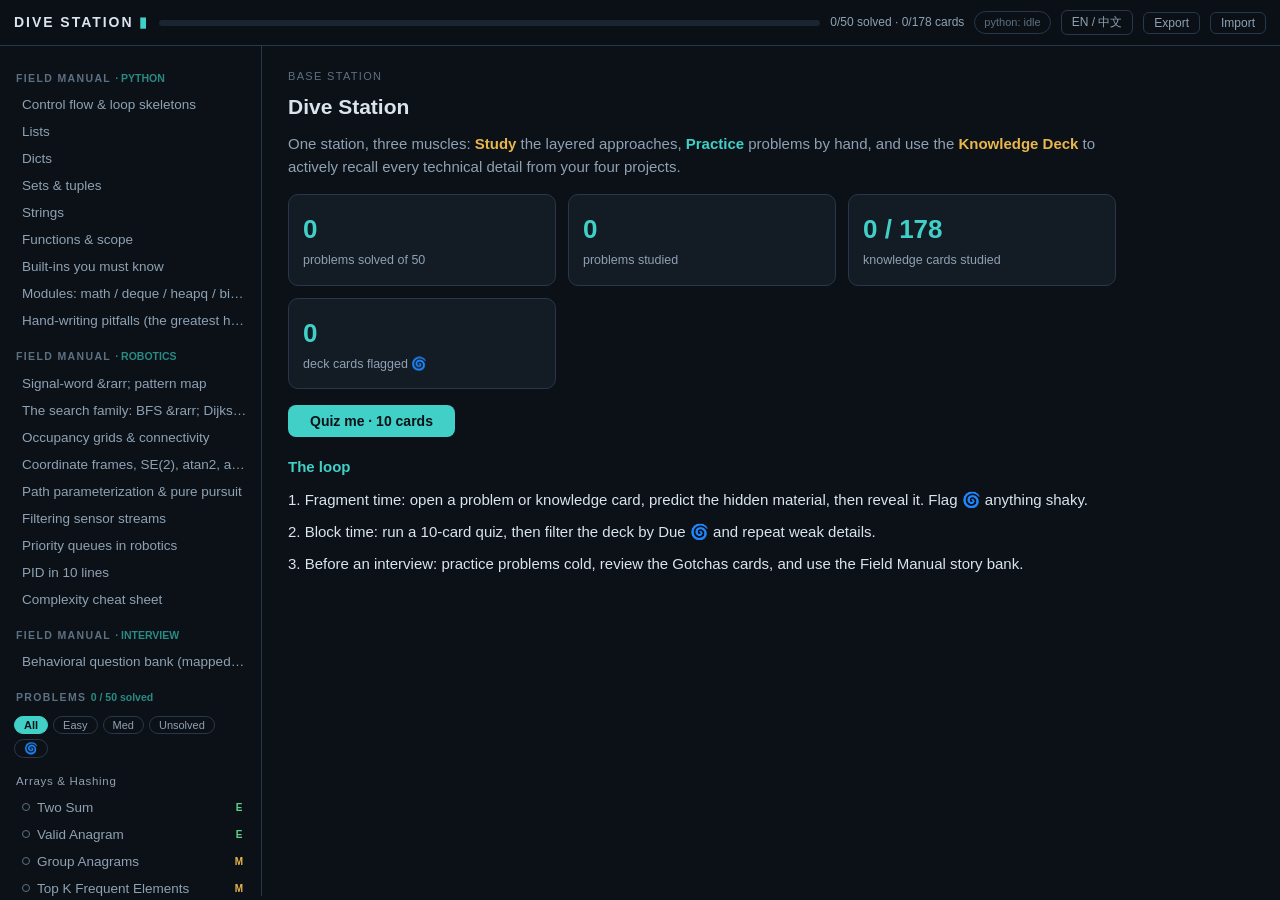
==== index.html @ 89c14754 "project knowledge answer change, add chinese versino" ====
<!DOCTYPE html>
<html lang="en">
<head>
<meta charset="UTF-8">
<meta name="viewport" content="width=device-width, initial-scale=1.0">
<meta name="color-scheme" content="dark">
<title>Dive Station · Robotics Interview Prep</title>
<style>
:root{
  --ink:#0b1117; --panel:#131b24; --panel2:#1a2531; --line:#28374a;
  --text:#dbe4ec; --dim:#8fa1b3; --faint:#5d7082;
  --sonar:#41d0c7; --sonardim:#2a8a84; --amber:#e8b64c; --red:#e0625d; --green:#5fd08a;
}
*{box-sizing:border-box;margin:0;padding:0}
html{-webkit-text-size-adjust:100%}
body{background:var(--ink);color:var(--text);font-family:-apple-system,"Segoe UI",Roboto,sans-serif;font-size:15px;line-height:1.55}
button{font-family:inherit;color:inherit;background:none;border:none;cursor:pointer}
code{font-family:ui-monospace,SFMono-Regular,Menlo,Consolas,monospace;background:var(--panel2);border:1px solid var(--line);border-radius:4px;padding:1px 5px;font-size:.87em;color:var(--sonar);white-space:nowrap}
pre{background:#0d141c;border:1px solid var(--line);border-radius:8px;padding:12px 14px;overflow-x:auto;font-size:13px;line-height:1.5;margin:10px 0}
pre code{background:none;border:none;padding:0;color:var(--text);font-size:inherit;white-space:pre}
header{position:sticky;top:0;z-index:30;background:rgba(11,17,23,.95);backdrop-filter:blur(6px);padding:10px 14px;border-bottom:1px solid var(--line);display:flex;align-items:center;gap:10px;flex-wrap:wrap}
header h1{font-size:14px;font-weight:700;letter-spacing:.14em;white-space:nowrap}
header h1 .tick{color:var(--sonar)}
#menuBtn{display:none;font-size:18px;padding:2px 8px;border:1px solid var(--line);border-radius:6px;color:var(--dim)}
#depth{flex:1;min-width:80px;height:6px;background:var(--panel2);border-radius:3px;overflow:hidden}
#depthFill{height:100%;width:0%;background:linear-gradient(90deg,var(--sonardim),var(--sonar));transition:width .5s}
#statLabel{color:var(--dim);font-size:12px;white-space:nowrap}
.chip{font-size:11px;color:var(--faint);border:1px solid var(--line);border-radius:20px;padding:2px 9px;white-space:nowrap}
.chip.ok{color:var(--sonar);border-color:var(--sonardim)}
.tbtn{font-size:12px;color:var(--dim);border:1px solid var(--line);border-radius:6px;padding:3px 10px}
.tbtn:hover{color:var(--text);border-color:var(--faint)}
.wrap{display:flex;min-height:calc(100vh - 50px)}
nav{width:262px;flex-shrink:0;border-right:1px solid var(--line);padding:10px 0 40px;overflow-y:auto;height:calc(100vh - 50px);position:sticky;top:50px}
.zone{padding:14px 16px 5px;color:var(--faint);font-size:10.5px;letter-spacing:.13em;font-weight:600}
.zone .m{color:var(--sonardim);letter-spacing:0}
.zone.deckzone{display:flex;align-items:center;gap:5px;flex-wrap:wrap}
.zone .zonequiz{margin-left:auto;letter-spacing:0;text-transform:none}
.subzone{padding:9px 16px 3px;color:var(--dim);font-size:11.5px;letter-spacing:.06em}
.subzone .m{float:right;color:var(--sonardim);letter-spacing:0;font-size:10.5px}
.deckcat{padding:7px 16px 2px 22px;color:var(--faint);font-size:10px;letter-spacing:.1em;text-transform:uppercase}
.prob,.art{display:flex;align-items:center;gap:7px;width:100%;text-align:left;color:var(--dim);padding:6px 14px 6px 20px;font-size:13.5px;border-left:2px solid transparent}
.prob:hover,.art:hover{color:var(--text);background:var(--panel)}
.prob.cur,.art.cur{color:var(--text);background:var(--panel);border-left-color:var(--sonar)}
.prob .nm,.art .nm{flex:1;overflow:hidden;text-overflow:ellipsis;white-space:nowrap}
.dot{width:8px;height:8px;border-radius:50%;flex-shrink:0;border:1px solid var(--faint)}
.dot.solved{background:var(--sonar);border-color:var(--sonar)}
.dot.studied{background:none;border-color:var(--amber);box-shadow:inset 0 0 0 2px rgba(232,182,76,.55)}
.dbadge{font-size:10px;font-weight:700;flex-shrink:0;width:16px;text-align:center;border-radius:3px;padding:1px 0}
.dbadge.E{color:var(--green)}
.dbadge.M{color:var(--amber)}
.rvmark{color:var(--amber);font-size:11px;flex-shrink:0}
.fchips{display:flex;gap:5px;padding:6px 14px;flex-wrap:wrap}
.fchip{font-size:11px;border:1px solid var(--line);border-radius:20px;padding:2px 9px;color:var(--dim)}
.fchip.on{color:var(--ink);background:var(--sonar);border-color:var(--sonar);font-weight:600}
main{flex:1;min-width:0;padding:22px 26px 90px;max-width:880px}
.crumb{color:var(--faint);font-size:11px;letter-spacing:.12em;margin-bottom:6px}
h2{font-size:21px;margin-bottom:8px;font-weight:700}
h3{font-size:15px;margin:18px 0 6px;color:var(--sonar)}
.doc p{margin:9px 0;color:var(--text)}
.doc ul{margin:8px 0 8px 20px}
.doc li{margin:4px 0}
.doc table{border-collapse:collapse;width:100%;margin:12px 0;font-size:13px}
.doc th,.doc td{border:1px solid var(--line);padding:6px 9px;text-align:left;vertical-align:top}
.doc th{color:var(--dim);font-weight:600;background:var(--panel)}
.badges{display:flex;gap:7px;align-items:center;flex-wrap:wrap;margin-bottom:14px}
.bg{font-size:11px;font-weight:700;border-radius:4px;padding:2px 8px}
.bg.E{color:var(--green);border:1px solid rgba(95,208,138,.4)}
.bg.M{color:var(--amber);border:1px solid rgba(232,182,76,.4)}
.bg.lc{color:var(--faint);border:1px solid var(--line);font-weight:400}
.bg.solved{color:var(--ink);background:var(--sonar)}
.bg.studied{color:var(--ink);background:var(--amber)}
.rvbtn{font-size:12px;color:var(--dim);border:1px solid var(--line);border-radius:20px;padding:2px 10px}
.rvbtn.on{color:var(--amber);border-color:var(--amber)}
.robobox{border:1px solid var(--line);border-left:3px solid var(--amber);background:var(--panel);border-radius:0 8px 8px 0;padding:10px 14px;margin:12px 0;color:var(--dim);font-size:13.5px}
.robobox b{color:var(--amber);font-size:11px;letter-spacing:.1em;display:block;margin-bottom:3px}
.promptbox{margin:12px 0;color:var(--text)}
.seg{display:inline-flex;border:1px solid var(--line);border-radius:8px;overflow:hidden;margin:14px 0 6px}
.seg button{padding:7px 20px;font-size:13.5px;color:var(--dim)}
.seg button.on{background:var(--panel2);color:var(--sonar);font-weight:600}
.rev{border:1px solid var(--line);border-radius:8px;margin:9px 0;overflow:hidden}
.revhead{width:100%;display:flex;justify-content:space-between;align-items:center;text-align:left;padding:10px 14px;font-size:13.5px;color:var(--amber);background:var(--panel)}
.revhead .hint{color:var(--faint);font-size:11px}
.revhead>span:first-child{min-width:0}
.recallq{display:block;color:var(--text);font-size:15px;line-height:1.45;margin-top:5px;letter-spacing:0}
.revbody{padding:4px 16px 12px;border-top:1px solid var(--line)}
.revbody.hide{display:none}
.revbody ul,.revbody ol{margin:8px 0 4px 20px}
.revbody li{margin:5px 0;color:var(--text)}
.pitline{color:var(--red)}
.tcase{font-size:12.5px;color:var(--dim);font-family:ui-monospace,Menlo,Consolas,monospace;padding:3px 0;overflow-x:auto;white-space:nowrap}
textarea{width:100%;min-height:340px;background:#0d141c;color:var(--text);border:1px solid var(--line);border-radius:8px;padding:12px;font-family:ui-monospace,SFMono-Regular,Menlo,Consolas,monospace;font-size:16px;line-height:1.5;resize:vertical;tab-size:4;-moz-tab-size:4}
textarea:focus{outline:none;border-color:var(--sonardim)}
.btnrow{display:flex;gap:9px;margin:10px 0;flex-wrap:wrap;align-items:center}
.run{background:var(--sonar);color:var(--ink);font-weight:700;font-size:14px;border-radius:8px;padding:8px 22px}
.run:disabled{opacity:.5;cursor:wait}
.ghost{border:1px solid var(--line);color:var(--dim);border-radius:8px;padding:8px 14px;font-size:13px}
.ghost:hover{color:var(--text)}
#out{margin-top:6px}
.trow{border:1px solid var(--line);border-radius:8px;padding:8px 12px;margin:7px 0;font-size:13px}
.trow.ok{border-color:rgba(95,208,138,.45)}
.trow.bad{border-color:rgba(224,98,93,.5)}
.trow .tt{font-weight:700}
.trow.ok .tt{color:var(--green)}
.trow.bad .tt{color:var(--red)}
.trow .mono2{font-family:ui-monospace,Menlo,Consolas,monospace;font-size:12px;color:var(--dim);margin-top:4px;overflow-x:auto;white-space:pre-wrap;word-break:break-all}
.bigok{border:1px solid var(--sonardim);color:var(--sonar);border-radius:8px;padding:10px 14px;margin:8px 0;font-weight:600}
.statusline{color:var(--faint);font-size:12.5px;margin:6px 0}
.pnav{display:flex;justify-content:space-between;margin-top:28px;gap:10px}
.pnav .ghost{max-width:48%;white-space:normal;text-align:left}
.pnav .ghost:last-child{text-align:right}
.solvesline{border-left:3px solid var(--sonar);padding-left:10px;margin:12px 0 3px;color:var(--dim)}
.solvesline b{color:var(--sonar);font-size:11px;letter-spacing:.1em}
.revbody p code,.recallq code,.quizquestion code{white-space:normal;overflow-wrap:anywhere}
.quizmeta{color:var(--faint);font-size:12px;margin-bottom:10px}
.quizquestion{font-size:19px;line-height:1.5;margin:16px 0;padding:16px;border:1px solid var(--line);border-left:3px solid var(--amber);border-radius:0 8px 8px 0;background:var(--panel)}
.homegrid{display:grid;grid-template-columns:repeat(auto-fill,minmax(210px,1fr));gap:12px;margin:16px 0}
.hcard{border:1px solid var(--line);border-radius:10px;padding:14px;background:var(--panel)}
.hcard .hnum{font-size:26px;font-weight:700;color:var(--sonar)}
.hcard .hlab{color:var(--dim);font-size:12.5px;margin-top:2px}
#scrim{display:none;position:fixed;inset:0;background:rgba(0,0,0,.5);z-index:39}
@media(max-width:900px){
  #menuBtn{display:block}
  #statLabel{display:none}
  nav{position:fixed;left:0;top:0;height:100vh;z-index:40;background:var(--ink);transform:translateX(-105%);transition:transform .22s;width:280px;padding-top:14px}
  nav.open{transform:translateX(0)}
  #scrim.show{display:block}
  main{padding:16px 14px 90px}
  .quizquestion{font-size:17px;padding:13px}
}
</style>
</head>
<body>
<header>
  <button id="menuBtn">&#9776;</button>
  <h1>DIVE STATION <span class="tick">&#9646;</span></h1>
  <div id="depth"><div id="depthFill"></div></div>
  <span id="statLabel"></span>
  <span id="engChip" class="chip">python: idle</span>
  <button id="langBtn" class="tbtn">EN / 中文</button>
  <button id="exportBtn" class="tbtn">Export</button>
  <button id="importBtn" class="tbtn">Import</button>
  <input type="file" id="importFile" accept="application/json" style="display:none">
</header>
<div class="wrap">
  <nav id="nav"></nav>
  <main id="main"></main>
</div>
<div id="scrim"></div>
<script>
/* ============ Field Manual: Python Handbook ============ */
const MANUAL = [
{id:"py-flow",grp:"py",t:"Control flow & loop skeletons",body:`
<p>The skeletons you should be able to write with your eyes closed. Interview bugs cluster in loop bounds, not algorithms.</p>
<pre><code># branching
if x > 0:
    ...
elif x == 0:
    ...
else:
    ...

# counted loops
for i in range(n):            # 0 .. n-1
for i in range(1, n):         # 1 .. n-1
for i in range(n-1, -1, -1):  # n-1 .. 0  (reverse)

# over items / with index
for x in nums:
for i, x in enumerate(nums):

# condition loop
while lo <= hi:
    ...

# early exits
break      # leave the loop
continue   # skip to next iteration
return     # leave the function entirely</code></pre>
<p>Habit: before writing a loop body, whisper the <em>first and last</em> value the index will take. <code>range</code> excludes its end; reverse ranges need that <code>-1, -1</code> pair.</p>`},

{id:"py-list",grp:"py",t:"Lists",body:`
<pre><code>a = [0] * n                    # fixed-size init
g = [[0] * cols for _ in range(rows)]  # 2D grid -- NEVER [[0]*cols]*rows
a.append(x);  a.pop()          # stack push / pop, O(1)
a.pop(0)                       # O(n)! use deque for queues
a[-1]                          # last element
a[i:j]                         # slice COPY, j excluded
a[::-1]                        # reversed copy
a.reverse()                    # in place, returns None
a.sort()                       # in place, returns None
b = sorted(a)                  # new list
a.sort(key=lambda x: x[1])     # sort by a field
x in a                         # O(n) membership -- use a set if hot
len(a), sum(a), max(a), min(a)</code></pre>
<p>Two traps: <code>b = a</code> copies the <em>reference</em>, not the list (use <code>a[:]</code> or <code>list(a)</code>); and <code>a.sort()</code> returns <code>None</code>, so <code>x = a.sort()</code> silently destroys your data.</p>`},

{id:"py-dict",grp:"py",t:"Dicts",body:`
<pre><code>d = {}
d[k] = v
d.get(k, default)              # lookup with fallback, no KeyError
cnt[x] = cnt.get(x, 0) + 1     # THE counting idiom
k in d                         # O(1) membership
d.setdefault(k, []).append(v)  # create-or-append buckets
for k in d:                    # keys
for k, v in d.items():         # pairs
d.values();  d.keys()
sorted(d, key=lambda k: -d[k]) # keys ranked by value, descending
d.pop(k, None)                 # delete without KeyError</code></pre>
<p>Keys must be hashable: strings, numbers, tuples yes; lists no. A dict solves five interview jobs: counting, seen-before, value&rarr;index, grouping, memoization. If you are scanning a list twice, ask whether a dict kills the second scan.</p>`},

{id:"py-set",grp:"py",t:"Sets & tuples",body:`
<pre><code>s = set();  s.add(x);  s.discard(x)
x in s                         # O(1)
set(a)                         # dedupe a list
len(set(a)) < len(a)           # "has duplicates" one-liner
a & b;  a | b;  a - b          # intersection / union / difference

t = (r, c)                     # tuple: immutable, hashable
seen.add((r, c))               # grid visited-set pattern
x, y = point                   # unpacking
a, b = b, a                    # swap without a temp</code></pre>
<p>Rule of thumb: need fast membership &rarr; set; need it as a dict key or inside a set &rarr; tuple.</p>`},

{id:"py-str",grp:"py",t:"Strings",body:`
<pre><code>s[i];  s[i:j];  len(s)         # index / slice / length (immutable!)
s.lower();  s.upper()
s.split();  s.split(",")
"-".join(parts)                # join is called on the SEPARATOR
s.strip()
c.isalnum();  c.isdigit();  c.isalpha()
s == s[::-1]                   # palindrome check
"".join(sorted(s))             # canonical anagram key
ord("a");  chr(97)             # char <-> code</code></pre>
<p>Strings are immutable: building with <code>s += ch</code> in a loop is O(n&sup2;). Collect pieces in a list and <code>"".join</code> once at the end.</p>`},

{id:"py-func",grp:"py",t:"Functions & scope",body:`
<pre><code>def f(a, b=0):                 # defaults evaluated ONCE, at def time
    return a + b

def bad(x, acc=[]):            # BUG: one shared list across calls
    acc.append(x)
    return acc

def good(x, acc=None):
    if acc is None:
        acc = []
    ...

def stats(a):
    return min(a), max(a)      # multiple return = tuple
lo, hi = stats(nums)

key = lambda p: p[0]*p[0] + p[1]*p[1]   # lambdas: mostly sort keys</code></pre>
<p>In nested helpers (DFS closures): <em>reading</em> outer variables is free; <em>mutating</em> an outer list/dict is free; <em>rebinding</em> an outer int (a counter) needs <code>nonlocal count</code> &mdash; a very common stumble when counting inside a nested DFS.</p>`},

{id:"py-builtin",grp:"py",t:"Built-ins you must know",body:`
<pre><code>enumerate(a)                   # (i, x) pairs
zip(a, b)                      # pairs; stops at the shorter
list(zip(*matrix))             # transpose trick
min(a);  max(a);  sum(a)
max(a, key=len)                # extremes by a key
any(x > 0 for x in a)
all(v == 0 for v in cnt.values())
abs(x);  divmod(a, b)

[f(x) for x in a if cond]      # list comprehension
{x % 3 for x in a}             # set comprehension
{k: v for k, v in pairs}       # dict comprehension</code></pre>
<p>Comprehensions read as: OUTPUT <b>for</b> ITEM <b>in</b> SOURCE <b>if</b> FILTER. If the logic needs two lines, use a plain loop &mdash; interview code gets read aloud.</p>`},

{id:"py-mod",grp:"py",t:"Modules: math / deque / heapq / bisect",body:`
<pre><code>import math
math.atan2(dy, dx)             # y FIRST; full 4-quadrant angle
math.hypot(dx, dy)             # sqrt(dx*dx + dy*dy)
math.pi;  math.inf;  math.sqrt(x)
math.cos(t);  math.sin(t)      # RADIANS
math.radians(d);  math.degrees(r)
math.floor(x);  math.ceil(x)

from collections import deque
q = deque([start])
q.append(x);  q.popleft()      # O(1) both ends -> BFS queue

import heapq                   # a MIN-heap, always
heapq.heappush(h, (dist, node))
d, u = heapq.heappop(h)
h[0]                           # peek smallest
heapq.heappush(h, -x)          # max-heap: negate in, negate out

import bisect
bisect.bisect_left(a, x)       # first i with a[i] >= x
bisect.bisect_right(a, x)      # first i with a[i] >  x</code></pre>
<p>These four modules cover ~90% of interview needs. heapq compares tuples element-by-element &mdash; put the priority first in the tuple.</p>`},

{id:"py-pit",grp:"py",t:"Hand-writing pitfalls (the greatest hits)",body:`
<ul>
<li><code>b = a</code> aliases the same list. Copy with <code>a[:]</code>, <code>list(a)</code>, or <code>copy.deepcopy</code> for nested structures.</li>
<li><code>[[0]*n]*m</code> creates m references to ONE row. Always <code>[[0]*n for _ in range(m)]</code>. Same trap as <code>[[]]*n</code> for adjacency lists.</li>
<li><code>/</code> returns a float even for 8/2. Index math uses <code>//</code>. Also <code>int(-1.5)</code> truncates to -1, while <code>-3 // 2</code> floors to -2 &mdash; different for negatives.</li>
<li>Floats: never <code>==</code>. Compare with tolerance: <code>abs(a - b) < 1e-9</code>. You have sensor intuition for this &mdash; use it.</li>
<li><code>a.sort()</code>, <code>a.reverse()</code> return <code>None</code>. <code>sorted(a)</code>, <code>a[::-1]</code> return new lists.</li>
<li>Mutable default arguments (<code>def f(x, acc=[])</code>) persist across calls.</li>
<li>Modifying a list while iterating it skips elements. Iterate a copy or build a new list.</li>
<li><code>range(i, j)</code> and <code>a[i:j]</code> exclude j. Say the bounds out loud.</li>
<li><code>"1"</code> and <code>1</code> are different dict keys and different grid cell values. Read the problem's data types.</li>
<li>Python ints never overflow &mdash; worth saying in a C++-flavored interview; it deletes a whole class of edge cases.</li>
</ul>`},
/* ============ Field Manual: Robotics Algorithms ============ */
{id:"rb-map",grp:"rb",t:"Signal-word &rarr; pattern map",body:`
<p>The reflex table. When you read a problem, the left column should trigger the right two columns automatically. Scan this for 10 minutes before any interview.</p>
<table>
<tr><th>Signal in the problem</th><th>Pattern</th><th>First line you write</th></tr>
<tr><td>pair summing to a target, unsorted</td><td>hash map</td><td><code>seen = {}</code></td></tr>
<tr><td>sorted array + find / threshold</td><td>binary search</td><td><code>lo, hi = 0, n-1</code></td></tr>
<tr><td>minimum k such that feasible(k)</td><td>binary search on the answer</td><td><code>while lo < hi:</code></td></tr>
<tr><td>longest substring/window with property</td><td>sliding window (grow r, jump l)</td><td><code>l = 0</code></td></tr>
<tr><td>smallest window meeting a &ge; target</td><td>sliding window (shrink while valid)</td><td><code>total = 0</code></td></tr>
<tr><td>next greater / days until warmer</td><td>monotonic stack</td><td><code>stack = []</code></td></tr>
<tr><td>nested / matched pairs</td><td>stack</td><td><code>stack = []</code></td></tr>
<tr><td>connected regions in a grid</td><td>flood fill (DFS/BFS)</td><td>seed loop over cells</td></tr>
<tr><td>shortest path, unweighted</td><td>BFS</td><td><code>q = deque([start])</code></td></tr>
<tr><td>spreads from many sources / nearest X for every cell</td><td>multi-source BFS</td><td>seed ALL sources at 0</td></tr>
<tr><td>shortest path, weighted</td><td>Dijkstra</td><td><code>h = [(0, src)]</code></td></tr>
<tr><td>ordering with dependencies</td><td>topological sort (Kahn)</td><td><code>indeg = [0] * n</code></td></tr>
<tr><td>k largest / closest / most frequent</td><td>heap of size k, or sort by key</td><td><code>import heapq</code></td></tr>
<tr><td>overlapping intervals</td><td>sort by start, one sweep</td><td><code>iv.sort(key=lambda x: x[0])</code></td></tr>
<tr><td>max set of non-overlapping</td><td>greedy by END time</td><td><code>iv.sort(key=lambda x: x[1])</code></td></tr>
<tr><td>count ways / min cost to reach a state</td><td>DP table</td><td><code>dp = [...]</code></td></tr>
<tr><td>maximum, can't pick adjacent</td><td>take / skip DP</td><td><code>take, skip = 0, 0</code></td></tr>
<tr><td>angle of a vector</td><td>atan2</td><td><code>math.atan2(dy, dx)</code></td></tr>
<tr><td>frame A &rarr; frame B</td><td>SE(2) transform</td><td><code>c, s = cos(t), sin(t)</code></td></tr>
</table>`},

{id:"rb-search",grp:"rb",t:"The search family: BFS &rarr; Dijkstra &rarr; A*",body:`
<p>One family, three members, one upgrade path &mdash; the single most useful mental model for robotics interviews.</p>
<p><b>BFS</b> explores in rings of equal step count. Optimal when every move costs the same (uniform occupancy grid). Data structure: a FIFO <code>deque</code>.</p>
<p><b>Dijkstra</b> is BFS where moves cost different amounts: swap the queue for a min-heap keyed by accumulated cost g; the rings become iso-cost contours. Optimal for non-negative weights.</p>
<p><b>A*</b> is Dijkstra with a compass: pop order uses f = g + h, where h is an <em>admissible</em> heuristic (never overestimates), e.g. Euclidean distance to goal. Same code, one added term; with h = 0 it IS Dijkstra.</p>
<pre><code># the whole family shares one skeleton
pop the best node      # popleft() | heappop by g | heappop by g+h
if node is goal: done
for each neighbor:
    if this route is better than any known:
        record it, push it</code></pre>
<p>Interview sound bite: <em>"BFS when unweighted, Dijkstra when weighted, A* when I also know where the goal is."</em> Then add that your grid planners are benchmarked against exactly these baselines.</p>`},

{id:"rb-grid",grp:"rb",t:"Occupancy grids & connectivity",body:`
<p>A 2D list of free/occupied cells is both the LeetCode grid and the robotics costmap. Nearly every grid problem is a mapping operation in disguise:</p>
<ul>
<li>Flood Fill = free-space segmentation from a seed</li>
<li>Number of Islands = obstacle clustering</li>
<li>Rotting Oranges = wavefront / time-to-contact propagation</li>
<li>Distance transform = clearance field / costmap inflation</li>
<li>Shortest Path in Binary Matrix = the planner baseline itself</li>
</ul>
<pre><code>rows, cols = len(g), len(g[0])
DIRS4 = ((1,0), (-1,0), (0,1), (0,-1))
for dr, dc in DIRS4:
    nr, nc = r + dr, c + dc
    if 0 <= nr < rows and 0 <= nc < cols and g[nr][nc] == FREE:
        ...</code></pre>
<p>Habits that read as senior: bounds-check <em>before</em> dereferencing; mark visited at <em>enqueue</em> time; mutate the grid itself as a free visited-set; build grids with a comprehension, never <code>[[0]*c]*r</code>; keep (row, col) indexing and never let x/y sneak in halfway.</p>`},

{id:"rb-frames",grp:"rb",t:"Coordinate frames, SE(2), atan2, angle wrap",body:`
<p>A pose (x, y, &theta;) defines a frame. Points move between frames with a rotation + translation:</p>
<pre><code># body -> world, robot at (x, y, th)
wx = x + px*cos(th) - py*sin(th)
wy = y + px*sin(th) + py*cos(th)

# world -> body: translate FIRST, then rotate by -th
dx, dy = wx - x, wy - y
px =  dx*cos(th) + dy*sin(th)
py = -dx*sin(th) + dy*cos(th)</code></pre>
<p>Bearings come from <code>atan2(dy, dx)</code> &mdash; y first, all four quadrants, no divide-by-zero. Heading errors must be wrapped into [-&pi;, &pi;) before entering any controller, or the robot takes the 350&deg; scenic route:</p>
<pre><code>err = (target - heading + pi) % (2*pi) - pi</code></pre>
<p>These two lines &mdash; atan2 argument order and the angle wrap &mdash; are the highest bug-density lines in all of robotics. For 3D, name-drop: rotations compose as matrices or quaternions, SE(3) = rotation + translation, and a ROS 2 tf tree is exactly a chain of SE(3) transforms.</p>`},

{id:"rb-path",grp:"rb",t:"Path parameterization & pure pursuit",body:`
<p>A path is a function of arc length s, not a bag of points. Precompute cumulative segment lengths once (prefix sums), then any "point at distance s" query is a binary search plus a lerp:</p>
<pre><code>cum = [0]
for i in range(len(w) - 1):
    cum.append(cum[-1] + hypot(w[i+1][0]-w[i][0], w[i+1][1]-w[i][1]))
# query s: i = bisect_right(cum, s) - 1, then lerp inside segment i
# build O(n) once, each query O(log n)</code></pre>
<p><b>Pure pursuit</b> = "steer toward the point a lookahead distance L further along the path than my current projection." Two arc-length queries and one steering law. The trade-off sentence interviewers love: small L tracks tightly but oscillates; large L is smooth but cuts corners. L often scales with speed.</p>`},

{id:"rb-filter",grp:"rb",t:"Filtering sensor streams",body:`
<p>Three filters cover most "clean this signal" conversations:</p>
<table>
<tr><th>Filter</th><th>Kills</th><th>Costs</th><th>Core line</th></tr>
<tr><td>Moving average</td><td>broadband noise</td><td>lag; O(1) with a running sum</td><td>sliding-window sum / k</td></tr>
<tr><td>EMA</td><td>broadband noise</td><td>lag; infinite memory tail</td><td><code>y = a*x + (1-a)*y</code></td></tr>
<tr><td>Median</td><td>spikes / outliers</td><td>sorting the window</td><td><code>sorted(w)[k//2]</code></td></tr>
</table>
<p>Order matters: median first (kill spikes), then EMA (smooth). An EMA hit by a 9999 glitch remembers it for roughly 1/&alpha; samples; a median never even sees it. Your own stack is the perfect example: MS5837 pressure spikes &rarr; median; control-rate smoothing on the Pi inside SharedState &rarr; EMA, because it is one multiply-add and O(1) memory.</p>
<p>The name-drop ladder when asked "what's next": moving average &rarr; EMA &rarr; complementary filter (fuse two sensors) &rarr; Kalman filter (optimal fusion with a motion model).</p>`},

{id:"rb-heap",grp:"rb",t:"Priority queues in robotics",body:`
<p>Anywhere you repeatedly need "the most urgent thing", a heap turns O(n) scans into O(log n) pops:</p>
<ul>
<li>Dijkstra / A* open set &mdash; cheapest node next</li>
<li>Event and command schedulers &mdash; earliest deadline first</li>
<li>k nearest obstacles / neighbors &mdash; heap of size k</li>
<li>Merging k timestamped sensor streams = merging k sorted lists</li>
</ul>
<pre><code>h = []
heapq.heappush(h, (priority, payload))
prio, item = heapq.heappop(h)</code></pre>
<p>Python details worth saying out loud: heapq is a <em>min</em>-heap; there is no decrease-key, so push duplicates and skip stale entries on pop (<code>if u in done: continue</code>); tuples compare left-to-right, so the priority goes first.</p>`},

{id:"rb-pid",grp:"rb",t:"PID in 10 lines",body:`
<pre><code>class PID:
    def __init__(self, kp, ki, kd):
        self.kp, self.ki, self.kd = kp, ki, kd
        self.i = 0.0
        self.prev = None
    def step(self, err, dt):
        self.i += err * dt
        d = 0.0 if self.prev is None else (err - self.prev) / dt
        self.prev = err
        return self.kp*err + self.ki*self.i + self.kd*d</code></pre>
<p>The talking points matter more than the code: (1) heading error must be angle-wrapped <em>before</em> entering the loop; (2) the integral needs clamping &mdash; anti-windup &mdash; or actuator saturation wrecks recovery; (3) the D term on a noisy sensor needs low-passing, or take the derivative of the <em>measurement</em> instead of the error to avoid setpoint kicks. Each one is a war story you can tell from mantabot hardware.</p>`},

{id:"rb-cx",grp:"rb",t:"Complexity cheat sheet",body:`
<table>
<tr><th>Input size n</th><th>Target complexity</th></tr>
<tr><td>~10&#8309; &ndash; 10&#8310;</td><td>O(n) or O(n log n)</td></tr>
<tr><td>~10&sup3; &ndash; 10&#8308;</td><td>O(n&sup2;) acceptable</td></tr>
<tr><td>&le; ~20</td><td>exponential / bitmask territory</td></tr>
</table>
<table>
<tr><th>Operation</th><th>Cost</th></tr>
<tr><td>dict / set lookup, insert</td><td>O(1) average</td></tr>
<tr><td><code>x in list</code></td><td>O(n)</td></tr>
<tr><td>sort</td><td>O(n log n)</td></tr>
<tr><td>heap push / pop</td><td>O(log n)</td></tr>
<tr><td>BFS / DFS</td><td>O(V + E)</td></tr>
<tr><td>Dijkstra (heap)</td><td>O(E log V)</td></tr>
<tr><td>slice a[i:j]</td><td>O(j - i), and it copies</td></tr>
</table>
<p>Interview move: state complexity <em>before</em> coding &mdash; "one pass with a dict, O(n) time, O(n) space." It buys goodwill and catches a wrong plan while it is still cheap.</p>`}
,
{id:"iv-behavioral",grp:"iv",t:"Behavioral question bank (mapped to your stories)",body:`
<p>Interviews spend as much time on "tell me about a time..." as on code. The fix is not memorizing answers &mdash; it is having 6&ndash;8 concrete stories ready, each in <b>STAR</b> shape (Situation, Task, Action, Result), and knowing which one to reach for. Below: 15 common prompts, each mapped to a real incident from your four projects so you never freeze. Prep the starred ones first &mdash; they cover ~80% of what gets asked.</p>

<div class="robobox"><b>YOUR STORY BANK &mdash; the raw material</b>
<ul>
<li><b>Triple-cause board kill (VCA bot)</b> &mdash; GPIO-high-on-boot + back-EMF + USB 5V backfeeding through the buck body diode together destroyed a regulator. Fixed with a three-part protection chain (PTC + TVS + Schottky). The definitive "hard bug" and "failures compound" story.</li>
<li><b>CHANNEL_INVERT layering (VCA bot)</b> &mdash; a reversed-wired actuator first patched ad hoc in several places, then consolidated to one constant at the lowest layer. Your "I fixed it wrong first, then structurally" story.</li>
<li><b>Bang-bang realization (VCA bot)</b> &mdash; built a PWM&rarr;angle calibration curve before realizing the plant had no stable intermediate positions. "Identify the regime before optimizing" &mdash; a story about a wrong assumption caught.</li>
<li><b>Cross-attention rank bottleneck (Flow sensing)</b> &mdash; vorticity SSIM capped at ~0.13 no matter the hyperparameters; the real cause was rank &le; 5 from only 5 sensor tokens. Fixed with learnable tokens. "The metric was stuck and tuning could never fix it."</li>
<li><b>Phase-angle leakage (Flow sensing)</b> &mdash; the model leaned on upstream foil phase that a real AUV cannot observe at inference; replaced it with onboard sensor history. "I caught my own eval was dishonest."</li>
<li><b>LLM early-frame bias (Badminton coach)</b> &mdash; the model kept confusing "arm raised" with "moment of contact"; a feedback loop asking it to self-correct just confirmed its own wrong answer. Replaced with a computational motion-peak constraint. "The clever approach failed; the simple signal won."</li>
<li><b>Dead code that looked like features (Badminton coach)</b> &mdash; three functions defined but never called; the real runtime was much simpler. "Trace the call chain, don't trust definitions." A code-review lesson.</li>
<li><b>Phase accumulator drift (Mantabot)</b> &mdash; differential turning drove two motor accumulators apart; independent idle resets made it worse; fixed with coordinated re-sync. A subtle concurrency/state story.</li>
<li><b>Pi 5 has no H.264 encoder (Mantabot)</b> &mdash; assumed drone-style hardware encoding existed; had to redesign around CPU MJPEG within a thermal budget. "My assumption was wrong and I re-architected."</li>
<li><b>SharedState concurrency framework (Mantabot)</b> &mdash; you designed a multi-rate threaded architecture (50Hz control, 200Hz CAN, 15fps camera) sharing state cleanly. Your "system design from scratch" story.</li>
<li><b>Image-based phase recovery (VCA bot)</b> &mdash; chose offline post-hoc phase over fighting an unreliable hardware trigger on a jittery wireless link. "I picked the pragmatic path over the 'correct' one."</li>
</ul>
</div>

<h3>The 15 questions</h3>
<table>
<tr><th>Prompt</th><th>Reach for</th></tr>
<tr><td>&#9733; Tell me about the hardest bug you've debugged.</td><td>Triple-cause board kill &mdash; three independent failures compounding is a rare, memorable answer. Walk the diagnosis, not just the fix.</td></tr>
<tr><td>&#9733; Describe a time you were wrong about something technical.</td><td>Bang-bang realization, or Pi 5 H.264 assumption. Both are "I assumed X, evidence said not-X, I changed course."</td></tr>
<tr><td>&#9733; Tell me about a system you designed from scratch.</td><td>SharedState multi-rate architecture. Emphasize the rate-decoupling decision and why threads over one loop.</td></tr>
<tr><td>&#9733; A time you improved something that already worked.</td><td>CHANNEL_INVERT consolidation &mdash; it worked after the ad-hoc patches, but you refactored to one boundary constant. Talk about maintainability.</td></tr>
<tr><td>&#9733; When did you catch a mistake others (or you) missed?</td><td>Phase-angle leakage, or dead-code call-chain. Both show rigor and honesty about your own work.</td></tr>
<tr><td>Tell me about a technical disagreement.</td><td>The VLA-framing discussion with your advisor: naive end-to-end vs. flow-conditioned. You argued from physics for the harder-but-right framing. (Keep it collegial.)</td></tr>
<tr><td>A time you had to learn something fast.</td><td>ESP-NOW / LEDC PWM v2&rarr;v3 API break, or picking up cross-attention for the decoder. Show the ramp-up method.</td></tr>
<tr><td>When you hit a wall and had to change approach.</td><td>Cross-attention rank bottleneck &mdash; no hyperparameter could move the metric; you diagnosed the structural cause and switched to learnable tokens.</td></tr>
<tr><td>A time you made a pragmatic trade-off under constraints.</td><td>Image-based phase recovery over hardware sync; MJPEG over H.264 within thermal budget. "Right answer given real limits."</td></tr>
<tr><td>Describe a failure and what you learned.</td><td>Board kill (if not used above) framed as "I under-protected the power path" &mdash; the lesson became a design principle: protect every path.</td></tr>
<tr><td>How do you approach testing / validation?</td><td>Case-level leave-K-out splits in flow sensing; audio-motion cross-validation in the coach. You design tests to expose leakage, not flatter the model.</td></tr>
<tr><td>A time attention to detail mattered.</td><td>AS5600L at 0x40 not 0x36; the atan2 argument order; sizing the IPROPI resistor to the ADC ceiling. Small detail, whole-system consequence.</td></tr>
<tr><td>Tell me about working with ambiguity / no clear spec.</td><td>Defining a lock-in criterion for Karman gait entrainment (phase-stationarity) &mdash; you turned an emergent, fuzzy phenomenon into a quantitative test.</td></tr>
<tr><td>How do you prioritize when everything is urgent?</td><td>The command scheduler: STOP always highest priority, 50ms serial budget. A concrete, systems-level answer about explicit priority.</td></tr>
<tr><td>Why this company / why robotics? (motivation)</td><td>Your through-line: research &rarr; build &rarr; validate on real hardware. The full closed loop is rare; lead with that, not a generic passion statement.</td></tr>
</table>

<h3>Delivery notes</h3>
<ul>
<li><b>60&ndash;90 seconds each.</b> Situation and Task in two sentences; spend your time on Action (what YOU did, decisions you made) and a concrete Result.</li>
<li><b>Quantify the result</b> even loosely: "reduced sensing input dimension", "recovered SSIM from 0.13 to a usable field", "zero board failures after the protection chain". Numbers stick.</li>
<li><b>"I" not "we."</b> These are your incidents &mdash; own the specific decision, even on a solo project where it feels obvious.</li>
<li><b>End on the lesson.</b> Every strong answer closes with the principle you now carry: "failures compound, so I protect every path," "identify the regime before optimizing," "design tests to expose leakage."</li>
<li>Practice these <b>out loud in English</b> &mdash; the vocabulary (bring-up, root-cause, regression, trade-off, corner case) is exactly the JD terminology you want to sound fluent in at IROS.</li>
</ul>`}
];


/* ============ Knowledge Deck ============ */
const DECK = [
  {"id":"mb-finite-state-machine-cruise-control","proj":"mantabot","cat":"algo","term":"Finite state machine (cruise control)","detail":"In the MantaBot underwater robot, I used Finite state machine (cruise control), an algorithmic pattern for making state, decisions, or data flow explicit. That addressed a specific project need — stick input, LB toggle, and auto-ramp all competing for motor command authority without race conditions. In practice, I implemented it this way: DISENGAGED / LOCKED / RAMPING_DOWN with explicit transition table. I made the rule and ownership explicit, then exercised normal, boundary, and transition cases. That was easier to reason about than an ad hoc implementation, especially when inputs or operating conditions changed together.","solved":"stick input, LB toggle, and auto-ramp all competing for motor command authority without race conditions","recall":"You have multiple input sources commanding one actuator. How would you arbitrate authority cleanly and avoid race conditions?","recall_zh":"多个输入源都能控制同一个执行器。你会怎样清晰地仲裁控制权并避免 race condition？","detail_zh":"在 MantaBot 水下机器人中，我采用了 Finite state machine (cruise control)，把状态、决策或数据流显式化。它解决的是这个具体问题：在摇杆、LB toggle 和自动 ramp 争夺电机控制权时避免 race condition。具体实现上，带有显式转换表的 DISENGAGED / LOCKED / RAMPING_DOWN。我把规则、状态和控制权写清楚，再覆盖正常路径、边界条件和状态切换做测试。这比零散的条件分支更容易推理，尤其适合多个输入或工况同时变化的场景。","solved_zh":"在摇杆、LB toggle 和自动 ramp 争夺电机控制权时避免 race condition"},
  {"id":"mb-rising-edge-detection-buttonedgedetector","proj":"mantabot","cat":"algo","term":"Rising-edge detection","detail":"In the MantaBot underwater robot, I used Rising-edge detection, an algorithmic pattern for making state, decisions, or data flow explicit. That addressed a specific project need — buttons re-triggering every frame at 50Hz while held. In practice, I implemented it this way: tracks previous button state, fires only on 0→1 transition. I made the rule and ownership explicit, then exercised normal, boundary, and transition cases. That was easier to reason about than an ad hoc implementation, especially when inputs or operating conditions changed together.","solved":"buttons re-triggering every frame at 50Hz while held","recall":"A polled button keeps firing while held. What's the standard way to trigger the action only once per press?","recall_zh":"轮询按钮在按住时会持续触发。每次按下仅触发一次操作的标准方法是什么？","detail_zh":"在 MantaBot 水下机器人中，我采用了 Rising-edge detection，把状态、决策或数据流显式化。它解决的是这个具体问题：按钮在按住时重新触发 50Hz 处的每一帧。具体实现上，跟踪先前的按钮状态，仅在 0→1 转换时触发。我把规则、状态和控制权写清楚，再覆盖正常路径、边界条件和状态切换做测试。这比零散的条件分支更容易推理，尤其适合多个输入或工况同时变化的场景。","solved_zh":"按钮在按住时重新触发 50Hz 处的每一帧"},
  {"id":"mb-hysteresis-thresholds","proj":"mantabot","cat":"algo","term":"Hysteresis thresholds","detail":"In the MantaBot underwater robot, I used Hysteresis thresholds, an algorithmic pattern for making state, decisions, or data flow explicit. That addressed a specific project need — rapid on/off chattering when a signal hovers near a single threshold. In practice, I implemented it this way: cruise override activates at 1.5× deadzone (0.12), deactivates at 1× (0.08); same pattern for thermal recovery (E-Stop at 80°C, recover at 75°C) and proximity warning. I made the rule and ownership explicit, then exercised normal, boundary, and transition cases. That was easier to reason about than an ad hoc implementation, especially when inputs or operating conditions changed together.","solved":"rapid on/off chattering when a signal hovers near a single threshold","recall":"A sensor value hovers near a trigger threshold and makes the output chatter. How would you stabilize it?","recall_zh":"传感器值徘徊在触发阈值附近并导致输出抖动。你会如何稳定它？","detail_zh":"在 MantaBot 水下机器人中，我采用了 Hysteresis thresholds，把状态、决策或数据流显式化。它解决的是这个具体问题：当信号悬停在单个阈值附近时快速开/关颤动。具体实现上，巡航超驰在 1.5× deadzone (0.12) 处激活，在 1× (0.08) 处停用；热恢复模式相同（在 80°C 时急停，在 75°C 时恢复）和接近警告。我把规则、状态和控制权写清楚，再覆盖正常路径、边界条件和状态切换做测试。这比零散的条件分支更容易推理，尤其适合多个输入或工况同时变化的场景。","solved_zh":"当信号悬停在单个阈值附近时快速开/关颤动"},
  {"id":"mb-linear-interpolation-ramp-for-discontinuity-smoothing","proj":"mantabot","cat":"algo","term":"Linear interpolation ramp for discontinuity smoothing","detail":"In the MantaBot underwater robot, I used Linear interpolation ramp for discontinuity smoothing, an algorithmic pattern for making state, decisions, or data flow explicit. That addressed a specific project need — the physical jerk when output snaps between two command sources. In practice, I implemented it this way: 300ms lerp from last override commands to locked snapshot. I made the rule and ownership explicit, then exercised normal, boundary, and transition cases. That was easier to reason about than an ad hoc implementation, especially when inputs or operating conditions changed together.","solved":"the physical jerk when output snaps between two command sources","recall":"Two command sources produce different actuator setpoints. How would you switch between them without causing a physical jerk?","recall_zh":"两个命令源给出不同的执行器 setpoint。你会怎样平滑切换，避免机械冲击？","detail_zh":"在 MantaBot 水下机器人中，我采用了 Linear interpolation ramp for discontinuity smoothing，把状态、决策或数据流显式化。它解决的是这个具体问题：输出在两个命令源之间瞬间切换时造成的机械冲击。具体实现上，300ms lerp从最后一个覆盖命令到锁定的快照。我把规则、状态和控制权写清楚，再覆盖正常路径、边界条件和状态切换做测试。这比零散的条件分支更容易推理，尤其适合多个输入或工况同时变化的场景。","solved_zh":"输出在两个命令源之间瞬间切换时造成的机械冲击"},
  {"id":"mb-phase-accumulator-for-sine-wave-generation","proj":"mantabot","cat":"algo","term":"Phase accumulator for sine wave generation","detail":"In the MantaBot underwater robot, I used Phase accumulator for sine wave generation, an algorithmic pattern for making state, decisions, or data flow explicit. That addressed a specific project need — frequency changes mid-stroke without position jumps (vs. computing `sin(2πft)` directly, which jumps when f changes). In practice, I implemented it this way: `pos = sign*(amp*sin(phase) + offset) + neutral` at 200Hz. I made the rule and ownership explicit, then exercised normal, boundary, and transition cases. That was easier to reason about than an ad hoc implementation, especially when inputs or operating conditions changed together.","solved":"frequency changes mid-stroke without position jumps (vs. computing `sin(2πft)` directly, which jumps when f changes)","recall":"You're generating a sine trajectory and must change frequency during motion without an output jump. How would you do it?","recall_zh":"你正在生成正弦轨迹，并且必须在运动过程中改变频率而不产生输出跳跃。你会怎么做？","detail_zh":"在 MantaBot 水下机器人中，我采用了 Phase accumulator for sine wave generation，把状态、决策或数据流显式化。它解决的是这个具体问题：频率在行程中变化，没有位置跳跃（相对于直接计算 `sin(2πft)`，当 f 变化时跳跃）。具体实现上，`pos = sign*(amp*sin(phase) + offset) + neutral` at 200Hz。我把规则、状态和控制权写清楚，再覆盖正常路径、边界条件和状态切换做测试。这比零散的条件分支更容易推理，尤其适合多个输入或工况同时变化的场景。","solved_zh":"频率在行程中变化，没有位置跳跃（相对于直接计算 `sin(2πft)`，当 f 变化时跳跃）"},
  {"id":"mb-unified-additive-offset-no-mode-branching","proj":"mantabot","cat":"algo","term":"Unified additive offset (no mode branching)","detail":"In the MantaBot underwater robot, I used Unified additive offset (no mode branching), an algorithmic pattern for making state, decisions, or data flow explicit. That addressed a specific project need — \"hold angle vs. bias\" as one equation instead of a mode switch. In practice, I implemented it this way: trigger offset is a DC bias when oscillating and naturally degenerates to a static hold when amp=0. I made the rule and ownership explicit, then exercised normal, boundary, and transition cases. That was easier to reason about than an ad hoc implementation, especially when inputs or operating conditions changed together.","solved":"\"hold angle vs. bias\" as one equation instead of a mode switch","recall":"How would you represent both a static actuator hold and a bias on an oscillating trajectory without separate control modes?","recall_zh":"如果没有单独的控制模式，如何表示静态执行器保持和振荡轨迹上的偏置？","detail_zh":"在 MantaBot 水下机器人中，我采用了 Unified additive offset (no mode branching)，把状态、决策或数据流显式化。它解决的是这个具体问题：“保持角度与偏置”作为一个方程而不是模式开关。具体实现上，触发偏移是振荡时的 DC 偏差，当 amp=0 时自然退化为静态保持。我把规则、状态和控制权写清楚，再覆盖正常路径、边界条件和状态切换做测试。这比零散的条件分支更容易推理，尤其适合多个输入或工况同时变化的场景。","solved_zh":"“保持角度与偏置”作为一个方程而不是模式开关"},
  {"id":"mb-snapshot-and-restore-automotive-cruise-model","proj":"mantabot","cat":"algo","term":"Snapshot-and-restore (automotive cruise model)","detail":"In the MantaBot underwater robot, I used Snapshot-and-restore (automotive cruise model), an algorithmic pattern for making state, decisions, or data flow explicit. That addressed a specific project need — seamless pilot takeover semantics. In practice, I implemented it this way: locked commands are a snapshot; stick override is temporary and releases back to the snapshot. I made the rule and ownership explicit, then exercised normal, boundary, and transition cases. That was easier to reason about than an ad hoc implementation, especially when inputs or operating conditions changed together.","solved":"seamless pilot takeover semantics","recall":"How would you let an operator temporarily override an automatic command, then return smoothly to the previous setpoint?","recall_zh":"如何让操作员暂时覆盖自动命令，然后顺利返回到之前的设定点？","detail_zh":"在 MantaBot 水下机器人中，我采用了 Snapshot-and-restore (automotive cruise model)，把状态、决策或数据流显式化。它解决的是这个具体问题：无缝试点接管语义。具体实现上，锁定的命令是一个快照；棒覆盖是暂时的，会释放回快照。我把规则、状态和控制权写清楚，再覆盖正常路径、边界条件和状态切换做测试。这比零散的条件分支更容易推理，尤其适合多个输入或工况同时变化的场景。","solved_zh":"无缝试点接管语义"},
  {"id":"mb-ring-buffer","proj":"mantabot","cat":"algo","term":"Ring buffer","detail":"In the MantaBot underwater robot, I used Ring buffer, an algorithmic pattern for making state, decisions, or data flow explicit. That addressed a specific project need — unbounded memory growth for streaming logs. In practice, I implemented it this way: web log viewer holds recent INFO+ entries. I made the rule and ownership explicit, then exercised normal, boundary, and transition cases. That was easier to reason about than an ad hoc implementation, especially when inputs or operating conditions changed together.","solved":"unbounded memory growth for streaming logs","recall":"A live log viewer runs indefinitely. Which data structure keeps recent entries available without unbounded memory growth?","recall_zh":"实时日志查看器无限期运行。哪种数据结构可以在不无限内存增长的情况下保持最近的条目可用？","detail_zh":"在 MantaBot 水下机器人中，我采用了 Ring buffer，把状态、决策或数据流显式化。它解决的是这个具体问题：流日志的无限内存增长。具体实现上，网络日志查看器保存最近的 INFO+ 条目。我把规则、状态和控制权写清楚，再覆盖正常路径、边界条件和状态切换做测试。这比零散的条件分支更容易推理，尤其适合多个输入或工况同时变化的场景。","solved_zh":"流日志的无限内存增长"},
  {"id":"mb-mixer-pattern","proj":"mantabot","cat":"algo","term":"Mixer pattern","detail":"In the MantaBot underwater robot, I used Mixer pattern, an algorithmic pattern for making state, decisions, or data flow explicit. That addressed a specific project need — decoupling pilot intent (speed/turn/pitch/roll) from actuator commands. In practice, I implemented it this way: maps 4 stick axes → per-motor freq/amp + per-servo angles (sum for common mode, difference for differential). I made the rule and ownership explicit, then exercised normal, boundary, and transition cases. That was easier to reason about than an ad hoc implementation, especially when inputs or operating conditions changed together.","solved":"decoupling pilot intent (speed/turn/pitch/roll) from actuator commands","recall":"How would you translate intuitive operator inputs into coordinated actuator commands while keeping control intent separate from hardware details?","recall_zh":"如何将直观的操作员输入转换为协调的执行器命令，同时将控制意图与硬件细节分开？","detail_zh":"在 MantaBot 水下机器人中，我采用了 Mixer pattern，把状态、决策或数据流显式化。它解决的是这个具体问题：将飞行员意图（速度/转弯/俯仰/滚转）与执行器命令解耦。具体实现上，映射 4 棒轴 → 每个电机频率/放大器 + 每个伺服角度（共模的总和，差动的差值）。我把规则、状态和控制权写清楚，再覆盖正常路径、边界条件和状态切换做测试。这比零散的条件分支更容易推理，尤其适合多个输入或工况同时变化的场景。","solved_zh":"将飞行员意图（速度/转弯/俯仰/滚转）与执行器命令解耦"},
  {"id":"mb-cascaded-pid-architecture-planned-depth-hold","proj":"mantabot","cat":"algo","term":"Cascaded PID architecture (planned depth hold)","detail":"In the MantaBot underwater robot, I used Cascaded PID architecture (planned depth hold), an algorithmic pattern for making state, decisions, or data flow explicit. That addressed a specific project need — slow-plant depth control with fast disturbance rejection, borrowed from DJI altitude control. In practice, I implemented it this way: outer depth loop → inner vertical-velocity loop. I made the rule and ownership explicit, then exercised normal, boundary, and transition cases. That was easier to reason about than an ad hoc implementation, especially when inputs or operating conditions changed together.","solved":"slow-plant depth control with fast disturbance rejection, borrowed from DJI altitude control","recall":"When would you use cascaded control loops instead of one PID for a slow plant with fast disturbances?","recall_zh":"对于具有快速扰动的慢速设备，何时会使用级联控制环路而不是 PID？","detail_zh":"在 MantaBot 水下机器人中，我采用了 Cascaded PID architecture (planned depth hold)，把状态、决策或数据流显式化。它解决的是这个具体问题：具有快速干扰抑制功能的慢速被控对象深度控制，借鉴自 DJI 高度控制。具体实现上，外部深度循环→内部垂直速度循环。我把规则、状态和控制权写清楚，再覆盖正常路径、边界条件和状态切换做测试。这比零散的条件分支更容易推理，尤其适合多个输入或工况同时变化的场景。","solved_zh":"具有快速干扰抑制功能的慢速被控对象深度控制，借鉴自 DJI 高度控制"},
  {"id":"mb-priority-override-chain","proj":"mantabot","cat":"algo","term":"Priority/override chain","detail":"In the MantaBot underwater robot, I used Priority/override chain, an algorithmic pattern for making state, decisions, or data flow explicit. That addressed a specific project need — safety commands bypassing input-source mutual exclusion. In practice, I implemented it this way: E-Stop > thermal > armed gate > cruise > stick. I made the rule and ownership explicit, then exercised normal, boundary, and transition cases. That was easier to reason about than an ad hoc implementation, especially when inputs or operating conditions changed together.","solved":"safety commands bypassing input-source mutual exclusion","recall":"How would you structure command priorities so safety actions always override automation and manual inputs?","recall_zh":"你将如何构建命令优先级，以便安全操作始终优先于自动化和手动输入？","detail_zh":"在 MantaBot 水下机器人中，我采用了 Priority/override chain，把状态、决策或数据流显式化。它解决的是这个具体问题：让安全命令不受普通输入源互斥限制，始终拥有最高优先级。具体实现上，优先级依次是 E-Stop > thermal protection > armed gate > cruise > stick。我把规则、状态和控制权写清楚，再覆盖正常路径、边界条件和状态切换做测试。这比零散的条件分支更容易推理，尤其适合多个输入或工况同时变化的场景。","solved_zh":"让安全命令不受普通输入源互斥限制，始终拥有最高优先级"},
  {"id":"mb-multi-rate-threading","proj":"mantabot","cat":"pylang","term":"Multi-rate threading","detail":"In the MantaBot underwater robot, I used Multi-rate threading, a software-structure technique for separating responsibilities and interfaces. That addressed a specific project need — each subsystem running at its natural rate without blocking the others. In practice, I implemented it this way: 50Hz control loop, 200Hz CAN motor command thread, ~15fps camera thread, all sharing state through a central `shared_state` module. I kept ownership and interfaces narrow so data followed one defined path and each component remained independently testable. The simpler approach coupled responsibilities and made timing or integration bugs difficult to localize.","solved":"each subsystem running at its natural rate without blocking the others","recall":"Several subsystems need different update rates. How would you schedule them and share state without one blocking the others?","recall_zh":"多个子系统需要不同更新频率。你会怎样调度并共享状态，避免它们互相阻塞？","detail_zh":"在 MantaBot 水下机器人中，我用 Multi-rate threading 来划分软件职责和接口边界。它解决的是这个具体问题：让每个子系统按各自所需频率运行，同时不阻塞其他子系统。具体实现上，50Hz控制循环，200Hz CAN电机命令线程，~15fps相机线程，所有这些都通过中央`shared_state`模块共享状态。我把数据归属和接口收窄，让信息只沿一条明确路径流动，每个组件都能独立测试。更简单的写法会把职责耦合在一起，让时序和集成问题更难定位。","solved_zh":"让每个子系统按各自所需频率运行，同时不阻塞其他子系统"},
  {"id":"mb-dataclass-command-structs-processedcommands","proj":"mantabot","cat":"pylang","term":"Dataclass command structs","detail":"In the MantaBot underwater robot, I used Dataclass command structs, a software-structure technique for separating responsibilities and interfaces. That addressed a specific project need — tracing which layer owns/overwrites a value during debugging. In practice, I implemented it this way: typed command objects passed through the pipeline instead of raw dicts. I kept ownership and interfaces narrow so data followed one defined path and each component remained independently testable. The simpler approach coupled responsibilities and made timing or integration bugs difficult to localize.","solved":"tracing which layer owns/overwrites a value during debugging","recall":"Why pass typed command objects through a control pipeline instead of raw dictionaries?","recall_zh":"为什么在控制 pipeline 中传递类型化命令对象，而不是原始 dictionary？","detail_zh":"在 MantaBot 水下机器人中，我用 Dataclass command structs 来划分软件职责和接口边界。它解决的是这个具体问题：在调试期间跟踪哪个层拥有/覆盖某个值。具体实现上，通过 pipeline 而不是原始字典传递类型化命令对象。我把数据归属和接口收窄，让信息只沿一条明确路径流动，每个组件都能独立测试。更简单的写法会把职责耦合在一起，让时序和集成问题更难定位。","solved_zh":"在调试期间跟踪哪个层拥有/覆盖某个值"},
  {"id":"mb-qt-signal-slot-cross-thread-marshaling","proj":"mantabot","cat":"pylang","term":"Qt signal/slot cross-thread marshaling","detail":"In the MantaBot underwater robot, I used Qt signal/slot cross-thread marshaling, a software-structure technique for separating responsibilities and interfaces. That addressed a specific project need — updating QML UI from non-GUI threads without crashes. In practice, I implemented it this way: network IO stays on worker threads, emits Signals consumed by the GUI thread via QObject bridges (TelemetryBridge, VideoBridge, etc.). I kept ownership and interfaces narrow so data followed one defined path and each component remained independently testable. The simpler approach coupled responsibilities and made timing or integration bugs difficult to localize.","solved":"updating QML UI from non-GUI threads without crashes","recall":"How would you update a Qt interface from background I/O workers without violating GUI thread rules?","recall_zh":"如何在不违反 GUI 线程规则的情况下从后台 I/O 工作人员更新 Qt 接口？","detail_zh":"在 MantaBot 水下机器人中，我用 Qt signal/slot cross-thread marshaling 来划分软件职责和接口边界。它解决的是这个具体问题：从非 GUI 线程更新 QML UI 而不会崩溃。具体实现上，网络 IO 保留在工作线程上，通过 QObject 桥（TelemetryBridge、VideoBridge 等）发出 GUI 线程消耗的信号。我把数据归属和接口收窄，让信息只沿一条明确路径流动，每个组件都能独立测试。更简单的写法会把职责耦合在一起，让时序和集成问题更难定位。","solved_zh":"从非 GUI 线程更新 QML UI 而不会崩溃"},
  {"id":"mb-qobject-property-bridges-to-qml","proj":"mantabot","cat":"pylang","term":"QObject property bridges to QML","detail":"In the MantaBot underwater robot, I used QObject property bridges to QML, a software-structure technique for separating responsibilities and interfaces. That addressed a specific project need — clean separation of Python backend from declarative QML UI. In practice, I implemented it this way: Python logic exposed as notifying Properties + slots. I kept ownership and interfaces narrow so data followed one defined path and each component remained independently testable. The simpler approach coupled responsibilities and made timing or integration bugs difficult to localize.","solved":"clean separation of Python backend from declarative QML UI","recall":"How would you expose a Python backend to a declarative QML interface while keeping the layers cleanly separated?","recall_zh":"如何将 Python 后端暴露给声明性 QML 接口，同时保持各层清晰分离？","detail_zh":"在 MantaBot 水下机器人中，我用 QObject property bridges to QML 来划分软件职责和接口边界。它解决的是这个具体问题：Python 后端与声明式 QML UI 完全分离。具体实现上，Python 逻辑公开为通知属性 + 槽。我把数据归属和接口收窄，让信息只沿一条明确路径流动，每个组件都能独立测试。更简单的写法会把职责耦合在一起，让时序和集成问题更难定位。","solved_zh":"Python 后端与声明式 QML UI 完全分离"},
  {"id":"mb-asyncio-fastapi-websocket","proj":"mantabot","cat":"pylang","term":"asyncio + FastAPI WebSocket","detail":"In the MantaBot underwater robot, I used asyncio + FastAPI WebSocket, a software-structure technique for separating responsibilities and interfaces. That addressed a specific project need — serving many dashboard clients without a thread per client. In practice, I implemented it this way: async telemetry push at ~10Hz alongside the synchronous control threads. I kept ownership and interfaces narrow so data followed one defined path and each component remained independently testable. The simpler approach coupled responsibilities and made timing or integration bugs difficult to localize.","solved":"serving many dashboard clients without a thread per client","recall":"How would you serve real-time telemetry to many browser clients alongside synchronous control threads?","recall_zh":"你将如何与同步控制线程一起向许多浏览器客户端提供实时遥测服务？","detail_zh":"在 MantaBot 水下机器人中，我用 asyncio + FastAPI WebSocket 来划分软件职责和接口边界。它解决的是这个具体问题：为许多仪表板客户端提供服务，每个客户端没有线程。具体实现上，异步遥测推送在 ~10Hz 与同步控制线程一起。我把数据归属和接口收窄，让信息只沿一条明确路径流动，每个组件都能独立测试。更简单的写法会把职责耦合在一起，让时序和集成问题更难定位。","solved_zh":"为许多仪表板客户端提供服务，每个客户端没有线程"},
  {"id":"mb-abstraction-interface-for-swappable-transports","proj":"mantabot","cat":"pylang","term":"Abstraction interface for swappable transports","detail":"In the MantaBot underwater robot, I used Abstraction interface for swappable transports, a software-structure technique for separating responsibilities and interfaces. That addressed a specific project need — changing the codec without touching UI code. In practice, I implemented it this way: \"video frame provider\" interface with MJPEG implementation now, H.264 later. I kept ownership and interfaces narrow so data followed one defined path and each component remained independently testable. The simpler approach coupled responsibilities and made timing or integration bugs difficult to localize.","solved":"changing the codec without touching UI code","recall":"How would you design a media transport so the codec can change without modifying the user interface?","recall_zh":"你将如何设计媒体传输，以便可以在不修改用户界面的情况下更改编解码器？","detail_zh":"在 MantaBot 水下机器人中，我用 Abstraction interface for swappable transports 来划分软件职责和接口边界。它解决的是这个具体问题：更改编解码器而不触及 UI 代码。具体实现上，“视频帧提供程序”接口现在使用 MJPEG 实现，稍后使用 H.264 实现。我把数据归属和接口收窄，让信息只沿一条明确路径流动，每个组件都能独立测试。更简单的写法会把职责耦合在一起，让时序和集成问题更难定位。","solved_zh":"更改编解码器而不触及 UI 代码"},
  {"id":"mb-callback-registration-hook-register-processor","proj":"mantabot","cat":"pylang","term":"Callback registration hook","detail":"In the MantaBot underwater robot, I used Callback registration hook, a software-structure technique for separating responsibilities and interfaces. That addressed a specific project need — extensibility without modifying the capture loop. In practice, I implemented it this way: camera pipeline exposes a processor hook for future CV/SLAM modules. I kept ownership and interfaces narrow so data followed one defined path and each component remained independently testable. The simpler approach coupled responsibilities and made timing or integration bugs difficult to localize.","solved":"extensibility without modifying the capture loop","recall":"How would you make a camera pipeline extensible for future perception modules without editing its capture loop?","recall_zh":"如何使相机 pipeline 可扩展用于未来的感知模块而不编辑其捕获循环？","detail_zh":"在 MantaBot 水下机器人中，我用 Callback registration hook 来划分软件职责和接口边界。它解决的是这个具体问题：无需修改捕获循环即可扩展。具体实现上，相机 pipeline 为未来的 CV/SLAM 模块公开处理器钩子。我把数据归属和接口收窄，让信息只沿一条明确路径流动，每个组件都能独立测试。更简单的写法会把职责耦合在一起，让时序和集成问题更难定位。","solved_zh":"无需修改捕获循环即可扩展"},
  {"id":"mb-config-as-single-source-of-truth","proj":"mantabot","cat":"pylang","term":"Config-as-single-source-of-truth","detail":"In the MantaBot underwater robot, I used Config-as-single-source-of-truth, a software-structure technique for separating responsibilities and interfaces. That addressed a specific project need — tuning without hunting through control code. In practice, I implemented it this way: all constants in `config.py`, no magic numbers in control logic. I kept ownership and interfaces narrow so data followed one defined path and each component remained independently testable. The simpler approach coupled responsibilities and made timing or integration bugs difficult to localize.","solved":"tuning without hunting through control code","recall":"Where should tunable constants live, and why is scattering magic numbers through control logic risky?","recall_zh":"可调常量应该存在于哪里，为什么通过控制逻辑分散幻数是有风险的？","detail_zh":"在 MantaBot 水下机器人中，我用 Config-as-single-source-of-truth 来划分软件职责和接口边界。它解决的是这个具体问题：无需通过控制代码进行调整。具体实现上，`config.py`中的所有常量，控制逻辑中没有幻数。我把数据归属和接口收窄，让信息只沿一条明确路径流动，每个组件都能独立测试。更简单的写法会把职责耦合在一起，让时序和集成问题更难定位。","solved_zh":"无需通过控制代码进行调整"},
  {"id":"mb-can-bus-mit-mode","proj":"mantabot","cat":"hw","term":"CAN bus MIT mode","detail":"In the MantaBot underwater robot, I used CAN bus MIT mode, a hardware or protocol technique for making the physical interface predictable. That addressed a specific project need — closed-loop actuator control and doubles as a free force sensor for ground-effect experiments. In practice, I implemented it this way: position/velocity/KP/KD/feedforward-torque packed into 8-byte frames; parsing motor reply frames gives position + torque feedback. I checked the signal or packet at the lowest observable layer first, then exposed only verified behavior to the rest of the system. Relying on nominal specifications alone would have hidden the real electrical or timing behavior.","solved":"closed-loop actuator control and doubles as a free force sensor for ground-effect experiments","recall":"How would you fit closed-loop motor commands into a compact CAN frame and reuse reply telemetry for sensing?","recall_zh":"如何把闭环电机命令打包进紧凑的 CAN 帧，并复用返回遥测做传感？","detail_zh":"在 MantaBot 水下机器人中，我用 CAN bus MIT mode 让硬件或协议边界的行为更可预测。它解决的是这个具体问题：用紧凑 CAN 帧实现闭环执行器控制，并把电机回复遥测复用为近地效应实验的力传感信号。具体实现上，position/velocity/KP/KD/feedforward-torque 打包到 8-byte 帧中；解析电机回复帧给出位置+扭矩反馈。我先在最低层验证信号或数据包，再把确认过的行为暴露给上层控制逻辑。如果只相信标称规格，很容易漏掉真实的电气、协议或时序行为。","solved_zh":"用紧凑 CAN 帧实现闭环执行器控制，并把电机回复遥测复用为近地效应实验的力传感信号"},
  {"id":"mb-parsing-mit-mode-entry-confirmation-frames","proj":"mantabot","cat":"hw","term":"Parsing MIT-mode entry confirmation frames","detail":"In the MantaBot underwater robot, I used Parsing MIT-mode entry confirmation frames, a hardware or protocol technique for making the physical interface predictable. That addressed a specific project need — the startup jump when the commanded zero disagrees with physical rest position. In practice, I implemented it this way: read the motor's actual neutral position at startup instead of assuming 0.0. I checked the signal or packet at the lowest observable layer first, then exposed only verified behavior to the rest of the system. Relying on nominal specifications alone would have hidden the real electrical or timing behavior.","solved":"the startup jump when the commanded zero disagrees with physical rest position","recall":"An actuator may not start at mathematical zero. How would you prevent a position jump when entering closed-loop mode?","recall_zh":"执行器可能无法从数学零开始。进入闭环模式时如何防止位置跳跃？","detail_zh":"在 MantaBot 水下机器人中，我用 Parsing MIT-mode entry confirmation frames 让硬件或协议边界的行为更可预测。它解决的是这个具体问题：当命令的零与物理静止位置不一致时启动跳跃。具体实现上，在启动时读取电机的实际中立位置，而不是假设 0.0。我先在最低层验证信号或数据包，再把确认过的行为暴露给上层控制逻辑。如果只相信标称规格，很容易漏掉真实的电气、协议或时序行为。","solved_zh":"当命令的零与物理静止位置不一致时启动跳跃"},
  {"id":"mb-can-logical-addressing","proj":"mantabot","cat":"hw","term":"CAN logical addressing","detail":"In the MantaBot underwater robot, I used CAN logical addressing, a hardware or protocol technique for making the physical interface predictable. That addressed a specific project need — knowing what's safe during hardware rework. In practice, I implemented it this way: IDs 0/1 are independent of physical daisy-chain order; swapping motors is consequence-free if termination resistors are external/fixed. I checked the signal or packet at the lowest observable layer first, then exposed only verified behavior to the rest of the system. Relying on nominal specifications alone would have hidden the real electrical or timing behavior.","solved":"knowing what's safe during hardware rework","recall":"How should CAN device identity relate to physical bus order so hardware can be rearranged safely?","recall_zh":"CAN 设备标识应如何与物理总线顺序相关，以便可以安全地重新排列硬件？","detail_zh":"在 MantaBot 水下机器人中，我用 CAN logical addressing 让硬件或协议边界的行为更可预测。它解决的是这个具体问题：了解硬件返工期间什么是安全的。具体实现上，ID 0/1 独立于物理菊花链顺序；如果终端电阻是外部/固定的，则更换电机不会产生任何后果。我先在最低层验证信号或数据包，再把确认过的行为暴露给上层控制逻辑。如果只相信标称规格，很容易漏掉真实的电气、协议或时序行为。","solved_zh":"了解硬件返工期间什么是安全的"},
  {"id":"mb-sysfs-pwm-rp1-chip-on-pi-5","proj":"mantabot","cat":"hw","term":"sysfs PWM (RP1 chip on Pi 5)","detail":"In the MantaBot underwater robot, I used sysfs PWM (RP1 chip on Pi 5), a hardware or protocol technique for making the physical interface predictable. That addressed a specific project need — userspace hardware PWM without a kernel driver. In practice, I implemented it this way: servos and LEDs driven by writing period/duty_cycle to `/sys/class/pwm/`. I checked the signal or packet at the lowest observable layer first, then exposed only verified behavior to the rest of the system. Relying on nominal specifications alone would have hidden the real electrical or timing behavior.","solved":"userspace hardware PWM without a kernel driver","recall":"How can a Linux single-board computer drive hardware PWM from userspace without a custom kernel driver?","recall_zh":"Linux 单板计算机如何在没有自定义内核驱动程序的情况下从用户空间驱动硬件 PWM？","detail_zh":"在 MantaBot 水下机器人中，我用 sysfs PWM (RP1 chip on Pi 5) 让硬件或协议边界的行为更可预测。它解决的是这个具体问题：没有内核驱动程序的用户空间硬件 PWM。具体实现上，通过将 period/duty_cycle 写入 `/sys/class/pwm/` 来驱动伺服系统和 LED。我先在最低层验证信号或数据包，再把确认过的行为暴露给上层控制逻辑。如果只相信标称规格，很容易漏掉真实的电气、协议或时序行为。","solved_zh":"没有内核驱动程序的用户空间硬件 PWM"},
  {"id":"mb-servo-slew-rate-limiting","proj":"mantabot","cat":"hw","term":"Servo slew-rate limiting","detail":"In the MantaBot underwater robot, I used Servo slew-rate limiting, a hardware or protocol technique for making the physical interface predictable. That addressed a specific project need — power-supply voltage sag from fast servo current spikes browning out the Pi. In practice, I implemented it this way: max 40°/s = 0.8°/tick at 50Hz enforced in the driver. I checked the signal or packet at the lowest observable layer first, then exposed only verified behavior to the rest of the system. Relying on nominal specifications alone would have hidden the real electrical or timing behavior.","solved":"power-supply voltage sag from fast servo current spikes browning out the Pi","recall":"Fast servo motion causes current spikes and controller brownouts. What software-side mitigation would you add?","recall_zh":"快速伺服运动会导致电流尖峰和控制器断电。你会添加哪些软件端缓解措施？","detail_zh":"在 MantaBot 水下机器人中，我用 Servo slew-rate limiting 让硬件或协议边界的行为更可预测。它解决的是这个具体问题：快速伺服电流尖峰导致电源电压骤降，导致 Pi 掉电。具体实现上，驱动程序中强制执行的 max 40°/s = 0.8°/tick at 50Hz。我先在最低层验证信号或数据包，再把确认过的行为暴露给上层控制逻辑。如果只相信标称规格，很容易漏掉真实的电气、协议或时序行为。","solved_zh":"快速伺服电流尖峰导致电源电压骤降，导致 Pi 掉电"},
  {"id":"mb-udp-at-50hz-with-timeout-watchdog","proj":"mantabot","cat":"hw","term":"UDP at 50Hz with timeout watchdog","detail":"In the MantaBot underwater robot, I used UDP at 50Hz with timeout watchdog, a hardware or protocol technique for making the physical interface predictable. That addressed a specific project need — stale-command runaway on link loss. In practice, I implemented it this way: JSON gamepad packets; 500ms silence zeros the gamepad state. I checked the signal or packet at the lowest observable layer first, then exposed only verified behavior to the rest of the system. Relying on nominal specifications alone would have hidden the real electrical or timing behavior.","solved":"stale-command runaway on link loss","recall":"How would you prevent stale UDP control packets from leaving an actuator running after the link disappears?","recall_zh":"如何防止过时的 UDP 控制数据包在链接消失后使执行器继续运行？","detail_zh":"在 MantaBot 水下机器人中，我用 UDP at 50Hz with timeout watchdog 让硬件或协议边界的行为更可预测。它解决的是这个具体问题：链接丢失时陈旧命令失控。具体实现上，JSON gamepad packet； 500ms 静音会将游戏手柄状态归零。我先在最低层验证信号或数据包，再把确认过的行为暴露给上层控制逻辑。如果只相信标称规格，很容易漏掉真实的电气、协议或时序行为。","solved_zh":"链接丢失时陈旧命令失控"},
  {"id":"mb-i2c-sensor-integration","proj":"mantabot","cat":"hw","term":"I2C sensor integration","detail":"In the MantaBot underwater robot, I used I2C sensor integration, a hardware or protocol technique for making the physical interface predictable. That addressed a specific project need — depth sensing cleaner than barometric fusion (IMU only needed for vertical velocity). In practice, I implemented it this way: MS5837 pressure sensor at address 0x76, ~2mm depth resolution. I checked the signal or packet at the lowest observable layer first, then exposed only verified behavior to the rest of the system. Relying on nominal specifications alone would have hidden the real electrical or timing behavior.","solved":"depth sensing cleaner than barometric fusion (IMU only needed for vertical velocity)","recall":"How would you choose and integrate sensors for accurate depth and vertical-motion estimation?","recall_zh":"你将如何选择和集成传感器来进行精确的深度和垂直运动估计？","detail_zh":"在 MantaBot 水下机器人中，我用 I2C sensor integration 让硬件或协议边界的行为更可预测。它解决的是这个具体问题：深度传感比气压融合更清晰（仅垂直速度需要 IMU）。具体实现上，MS5837压力传感器，地址为0x76，〜2mm深度分辨率。我先在最低层验证信号或数据包，再把确认过的行为暴露给上层控制逻辑。如果只相信标称规格，很容易漏掉真实的电气、协议或时序行为。","solved_zh":"深度传感比气压融合更清晰（仅垂直速度需要 IMU）"},
  {"id":"mb-mjpeg-software-encoding","proj":"mantabot","cat":"hw","term":"MJPEG software encoding","detail":"In the MantaBot underwater robot, I used MJPEG software encoding, a hardware or protocol technique for making the physical interface predictable. That addressed a specific project need — streaming two cameras in one stream within thermal budget. In practice, I implemented it this way: Pi 5 has no hardware H.264 encoder, so CPU MJPEG with side-by-side stereo frame packing. I checked the signal or packet at the lowest observable layer first, then exposed only verified behavior to the rest of the system. Relying on nominal specifications alone would have hidden the real electrical or timing behavior.","solved":"streaming two cameras in one stream within thermal budget","recall":"Your embedded platform lacks hardware video encoding. How would you stream multiple cameras within CPU and thermal limits?","recall_zh":"你的嵌入式平台缺乏硬件视频编码。如何在 CPU 和热限制内流式传输多个摄像机？","detail_zh":"在 MantaBot 水下机器人中，我用 MJPEG software encoding 让硬件或协议边界的行为更可预测。它解决的是这个具体问题：在热预算范围内将两台摄像机传输到一个流中。具体实现上，Pi 5没有硬件H.264编码器，因此CPU MJPEG具有并排立体声帧封装。我先在最低层验证信号或数据包，再把确认过的行为暴露给上层控制逻辑。如果只相信标称规格，很容易漏掉真实的电气、协议或时序行为。","solved_zh":"在热预算范围内将两台摄像机传输到一个流中"},
  {"id":"mb-networkmanager-dual-interface-wifi","proj":"mantabot","cat":"hw","term":"NetworkManager dual-interface WiFi","detail":"In the MantaBot underwater robot, I used NetworkManager dual-interface WiFi, a hardware or protocol technique for making the physical interface predictable. That addressed a specific project need — simultaneous field hotspot + internet access. In practice, I implemented it this way: USB dongle as AP + onboard as eduroam client (PEAP/MSCHAPv2), interfaces pinned via udev rules keyed to MAC. I checked the signal or packet at the lowest observable layer first, then exposed only verified behavior to the rest of the system. Relying on nominal specifications alone would have hidden the real electrical or timing behavior.","solved":"simultaneous field hotspot + internet access","recall":"How would you configure an embedded robot to provide a field hotspot while maintaining internet access on another interface?","recall_zh":"如何配置嵌入式机器人以提供现场热点，同时在另一个接口上保持互联网访问？","detail_zh":"在 MantaBot 水下机器人中，我用 NetworkManager dual-interface WiFi 让硬件或协议边界的行为更可预测。它解决的是这个具体问题：同时现场热点+互联网接入。具体实现上，USB 加密狗作为 AP + 板载作为 eduroam 客户端 (PEAP/MSCHAPv2)，通过与 MAC 关联的 udev 规则固定接口。我先在最低层验证信号或数据包，再把确认过的行为暴露给上层控制逻辑。如果只相信标称规格，很容易漏掉真实的电气、协议或时序行为。","solved_zh":"同时现场热点+互联网接入"},
  {"id":"mb-stereo-calibration-pipeline","proj":"mantabot","cat":"math","term":"Stereo calibration pipeline","detail":"In the MantaBot underwater robot, I used Stereo calibration pipeline, a numerical technique for turning system behavior into something measurable. That addressed a specific project need — converting disparity to metric depth. In practice, I implemented it this way: `cv2.calibrateCamera` per camera → `cv2.stereoCalibrate` (R, T, baseline) → `cv2.stereoRectify` (rectification maps + Q matrix). I kept units, signs, and coordinate conventions explicit, and checked the result against a simple limiting case before trusting it. A heuristic could look right on one example while failing silently when scale or geometry changed.","solved":"converting disparity to metric depth","recall":"Walk me through the calibration steps required to turn stereo image disparity into metric depth.","recall_zh":"引导我完成将立体图像视差转换为公制深度所需的校准步骤。","detail_zh":"在 MantaBot 水下机器人中，我用 Stereo calibration pipeline 把系统行为转化成可量化的数值问题。它解决的是这个具体问题：将视差转换为度量深度。具体实现上，每个相机 `cv2.calibrateCamera` → `cv2.stereoCalibrate`（R，T，基线）→ `cv2.stereoRectify`（校正图 + Q 矩阵）。我明确记录单位、符号和坐标约定，并用简单的极限情况做 sanity check。未经验证的经验规则可能只在一个样例上看起来正确，换尺度或几何条件就会失效。","solved_zh":"将视差转换为度量深度"},
  {"id":"mb-reprojection-error-as-quality-gate","proj":"mantabot","cat":"math","term":"Reprojection error as quality gate","detail":"In the MantaBot underwater robot, I used Reprojection error as quality gate, a numerical technique for turning system behavior into something measurable. That addressed a specific project need — knowing whether a calibration is trustworthy before building on it. In practice, I implemented it this way: RMS > ~0.5–1.0px triggers recapture. I kept units, signs, and coordinate conventions explicit, and checked the result against a simple limiting case before trusting it. A heuristic could look right on one example while failing silently when scale or geometry changed.","solved":"knowing whether a calibration is trustworthy before building on it","recall":"How do you decide whether a camera calibration is trustworthy enough to use?","recall_zh":"你如何确定相机校准是否值得使用？","detail_zh":"在 MantaBot 水下机器人中，我用 Reprojection error as quality gate 把系统行为转化成可量化的数值问题。它解决的是这个具体问题：在建立校准之前了解校准是否值得信赖。具体实现上，RMS > ~0.5–1.0px 触发重新捕获。我明确记录单位、符号和坐标约定，并用简单的极限情况做 sanity check。未经验证的经验规则可能只在一个样例上看起来正确，换尺度或几何条件就会失效。","solved_zh":"在建立校准之前了解校准是否值得信赖"},
  {"id":"mb-epipolar-line-rectification-verification","proj":"mantabot","cat":"math","term":"Epipolar-line rectification verification","detail":"In the MantaBot underwater robot, I used Epipolar-line rectification verification, a numerical technique for turning system behavior into something measurable. That addressed a specific project need — a fast go/no-go visual check. In practice, I implemented it this way: corresponding features must lie on the same horizontal scanline after rectification. I kept units, signs, and coordinate conventions explicit, and checked the result against a simple limiting case before trusting it. A heuristic could look right on one example while failing silently when scale or geometry changed.","solved":"a fast go/no-go visual check","recall":"What's a quick visual check that stereo rectification is working correctly?","recall_zh":"什么是快速目视检查立体校正是否正常工作的方法？","detail_zh":"在 MantaBot 水下机器人中，我用 Epipolar-line rectification verification 把系统行为转化成可量化的数值问题。它解决的是这个具体问题：快速通过/不通过目视检查。具体实现上，校正后相应的特征必须位于同一水平扫描线上。我明确记录单位、符号和坐标约定，并用简单的极限情况做 sanity check。未经验证的经验规则可能只在一个样例上看起来正确，换尺度或几何条件就会失效。","solved_zh":"快速通过/不通过目视检查"},
  {"id":"mb-q-matrix-disparity-depth-reprojection","proj":"mantabot","cat":"math","term":"Q-matrix disparity→depth reprojection","detail":"In the MantaBot underwater robot, I used Q-matrix disparity→depth reprojection, a numerical technique for turning system behavior into something measurable. That addressed a specific project need — per-pixel metric distance for the depth colormap overlay. In practice, I implemented it this way: 4×4 matrix mapping (u, v, disparity) to 3D. I kept units, signs, and coordinate conventions explicit, and checked the result against a simple limiting case before trusting it. A heuristic could look right on one example while failing silently when scale or geometry changed.","solved":"per-pixel metric distance for the depth colormap overlay","recall":"How do you convert rectified stereo disparity into per-pixel metric three-dimensional coordinates?","recall_zh":"如何把校正后的双目 disparity 转成每个像素对应的米制三维坐标？","detail_zh":"在 MantaBot 水下机器人中，我用 Q-matrix disparity→depth reprojection 把系统行为转化成可量化的数值问题。它解决的是这个具体问题：为深度伪彩图提供逐像素的米制距离。具体实现上，4×4矩阵映射（u，v，视差）到3D。我明确记录单位、符号和坐标约定，并用简单的极限情况做 sanity check。未经验证的经验规则可能只在一个样例上看起来正确，换尺度或几何条件就会失效。","solved_zh":"为深度伪彩图提供逐像素的米制距离"},
  {"id":"mb-neighborhood-median-for-distance-readout","proj":"mantabot","cat":"math","term":"Neighborhood median for distance readout","detail":"In the MantaBot underwater robot, I used Neighborhood median for distance readout, a numerical technique for turning system behavior into something measurable. That addressed a specific project need — single-pixel disparity noise/holes making the readout jumpy. In practice, I implemented it this way: cursor distance = median of surrounding disparity pixels. I kept units, signs, and coordinate conventions explicit, and checked the result against a simple limiting case before trusting it. A heuristic could look right on one example while failing silently when scale or geometry changed.","solved":"single-pixel disparity noise/holes making the readout jumpy","recall":"A depth cursor jumps because individual disparity pixels are noisy or missing. How would you make the readout robust?","recall_zh":"深度光标跳跃是因为各个视差像素有噪声或丢失。如何使读数稳健？","detail_zh":"在 MantaBot 水下机器人中，我用 Neighborhood median for distance readout 把系统行为转化成可量化的数值问题。它解决的是这个具体问题：单像素视差噪声/孔使读数不稳定。具体实现上，光标距离=周围视差像素的中值。我明确记录单位、符号和坐标约定，并用简单的极限情况做 sanity check。未经验证的经验规则可能只在一个样例上看起来正确，换尺度或几何条件就会失效。","solved_zh":"单像素视差噪声/孔使读数不稳定"},
  {"id":"mb-phase-re-synchronization","proj":"mantabot","cat":"math","term":"Phase re-synchronization","detail":"In the MantaBot underwater robot, I used Phase re-synchronization, a numerical technique for turning system behavior into something measurable. That addressed a specific project need — accumulated phase offset when frequencies diverge and re-converge. In practice, I implemented it this way: gradual phase realignment between two motors after differential turning ends. I kept units, signs, and coordinate conventions explicit, and checked the result against a simple limiting case before trusting it. A heuristic could look right on one example while failing silently when scale or geometry changed.","solved":"accumulated phase offset when frequencies diverge and re-converge","recall":"Two oscillating actuators accumulate phase error after running at different frequencies. How would you bring them back into alignment smoothly?","recall_zh":"两个振荡执行器在不同频率下运行后会累积相位误差。你将如何使它们顺利地重新对齐？","detail_zh":"在 MantaBot 水下机器人中，我用 Phase re-synchronization 把系统行为转化成可量化的数值问题。它解决的是这个具体问题：频率发散和重新收敛时累积的相位偏移。具体实现上，差速转动结束后，两个电机之间逐渐进行相位重新对准。我明确记录单位、符号和坐标约定，并用简单的极限情况做 sanity check。未经验证的经验规则可能只在一个样例上看起来正确，换尺度或几何条件就会失效。","solved_zh":"频率发散和重新收敛时累积的相位偏移"},
  {"id":"mb-differential-mixing-math","proj":"mantabot","cat":"math","term":"Differential mixing math","detail":"In the MantaBot underwater robot, I used Differential mixing math, a numerical technique for turning system behavior into something measurable. That addressed a specific project need — independent control of symmetric and asymmetric motion from orthogonal stick axes. In practice, I implemented it this way: common-mode + differential decomposition for turning (freq) and roll (servo). I kept units, signs, and coordinate conventions explicit, and checked the result against a simple limiting case before trusting it. A heuristic could look right on one example while failing silently when scale or geometry changed.","solved":"independent control of symmetric and asymmetric motion from orthogonal stick axes","recall":"How would you separate common-mode and differential commands to control symmetric and asymmetric robot motion independently?","recall_zh":"如何分离共模和差分命令来独立控制对称和非对称机器人运动？","detail_zh":"在 MantaBot 水下机器人中，我用 Differential mixing math 把系统行为转化成可量化的数值问题。它解决的是这个具体问题：独立控制正交杆轴的对称和非对称运动。具体实现上，共模+转动（频率）和滚动（伺服）的微分分解。我明确记录单位、符号和坐标约定，并用简单的极限情况做 sanity check。未经验证的经验规则可能只在一个样例上看起来正确，换尺度或几何条件就会失效。","solved_zh":"独立控制正交杆轴的对称和非对称运动"},
  {"id":"mb-deadzone-clamping-chains","proj":"mantabot","cat":"math","term":"Deadzone + clamping chains","detail":"In the MantaBot underwater robot, I used Deadzone + clamping chains, a numerical technique for turning system behavior into something measurable. That addressed a specific project need — noise rejection and safe operating envelopes at the input layer. In practice, I implemented it this way: deadzone → scale → clamp applied consistently (joystick freq cap 3Hz, D-pad hard cap 6Hz). I kept units, signs, and coordinate conventions explicit, and checked the result against a simple limiting case before trusting it. A heuristic could look right on one example while failing silently when scale or geometry changed.","solved":"noise rejection and safe operating envelopes at the input layer","recall":"How should joystick inputs be conditioned to reject noise while enforcing safe actuator limits?","recall_zh":"应如何调节操纵杆输入以抑制噪声，同时执行安全执行器限制？","detail_zh":"在 MantaBot 水下机器人中，我用 Deadzone + clamping chains 把系统行为转化成可量化的数值问题。它解决的是这个具体问题：输入层的噪声抑制和安全操作范围。具体实现上，deadzone → 缩放 → 一致应用钳位（操纵杆频率上限 3Hz，方向键硬上限 6Hz）。我明确记录单位、符号和坐标约定，并用简单的极限情况做 sanity check。未经验证的经验规则可能只在一个样例上看起来正确，换尺度或几何条件就会失效。","solved_zh":"输入层的噪声抑制和安全操作范围"},
  {"id":"mb-camera-fov-changes-with-resolution-on-imx219","proj":"mantabot","cat":"gotcha","term":"Camera FOV changes with resolution on IMX219","detail":"In the MantaBot underwater robot, I used Camera FOV changes with resolution on IMX219, a failure mode I had to isolate at a component boundary. That addressed a specific project need — invalid stereo geometry when calibration and reconstruction use different sensor crop modes. In practice, I implemented it this way: 480p is a center crop, not a downscale; stereo calibration done at one resolution is invalid at another; fixed by calibrating at the exact 720p reconstruction resolution. I reproduced it at the smallest observable boundary, fixed the underlying assumption, and added a check so the same failure would be obvious next time. Patching the visible symptom would have left the root cause in place and made the failure intermittent.","solved":"invalid stereo geometry when calibration and reconstruction use different sensor crop modes","recall":"Why can changing a camera's capture mode invalidate an existing stereo calibration, even when the image is merely lower resolution?","recall_zh":"为什么更改相机的拍摄模式会使现有的立体校准失效，即使图像分辨率较低？","detail_zh":"在 MantaBot 水下机器人中，我把 Camera FOV changes with resolution on IMX219 当作组件边界上的故障模式来排查。它解决的是这个具体问题：当校准和重建使用不同的传感器裁剪模式时立体几何无效。具体实现上，480p是中心裁剪，而不是缩小；在一种分辨率下完成的立体校准在另一种分辨率下无效；通过精确的 720p 重建分辨率进行校准来修复。我先在最小可观察边界复现问题，修正错误假设，再加回归检查防止复发。只修表面症状会保留根因，让故障继续以间歇方式出现。","solved_zh":"当校准和重建使用不同的传感器裁剪模式时立体几何无效"},
  {"id":"mb-cruise-deadzone-crossing-stutter","proj":"mantabot","cat":"gotcha","term":"Cruise deadzone-crossing stutter","detail":"In the MantaBot underwater robot, I used Cruise deadzone-crossing stutter, a failure mode I had to isolate at a component boundary. That addressed a specific project need — a discontinuous command jump when control returns from live stick input to the cruise snapshot. In practice, I implemented it this way: output snapped discontinuously from live stick values to the locked snapshot; fixed with a 300ms lerp ramp + activate/deactivate hysteresis. I reproduced it at the smallest observable boundary, fixed the underlying assumption, and added a check so the same failure would be obvious next time. Patching the visible symptom would have left the root cause in place and made the failure intermittent.","solved":"a discontinuous command jump when control returns from live stick input to the cruise snapshot","recall":"An automatic controller stutters when manual input crosses a deadzone. How would you diagnose and smooth the handoff?","recall_zh":"当手动输入穿过 deadzone 时，自动控制器会出现卡顿。你将如何诊断并顺利进行切换？","detail_zh":"在 MantaBot 水下机器人中，我把 Cruise deadzone-crossing stutter 当作组件边界上的故障模式来排查。它解决的是这个具体问题：当控制从实时摇杆输入返回到巡航快照时，出现不连续的命令跳转。具体实现上，输出从实时摇杆值不连续地瞬间跳到锁定快照；使用 300ms lerp 斜坡 + 激活/停用 hysteresis 进行修复。我先在最小可观察边界复现问题，修正错误假设，再加回归检查防止复发。只修表面症状会保留根因，让故障继续以间歇方式出现。","solved_zh":"当控制从实时摇杆输入返回到巡航快照时，出现不连续的命令跳转"},
  {"id":"mb-dtoverlay-fails-silently-on-bad-config-txt-section-headers","proj":"mantabot","cat":"gotcha","term":"`dtoverlay` fails silently on bad config.txt section headers","detail":"In the MantaBot underwater robot, I used `dtoverlay` fails silently on bad config.txt section headers, a failure mode I had to isolate at a component boundary. That addressed a specific project need — silent RP1 PWM failure caused by malformed `config.txt` section headers. In practice, I implemented it this way: sysfs PWM nodes go \"zombie\": writes are accepted but never reach RP1 hardware; the servo just doesn't move with zero errors anywhere. I reproduced it at the smallest observable boundary, fixed the underlying assumption, and added a check so the same failure would be obvious next time. Patching the visible symptom would have left the root cause in place and made the failure intermittent.","solved":"silent RP1 PWM failure caused by malformed `config.txt` section headers","recall":"A Linux PWM interface accepts writes but the hardware never moves and reports no error. How would you debug the configuration path?","recall_zh":"Linux PWM 接口接受写入，但硬件从不移动并且不报告任何错误。你将如何调试配置路径？","detail_zh":"在 MantaBot 水下机器人中，我把 `dtoverlay` fails silently on bad config.txt section headers 当作组件边界上的故障模式来排查。它解决的是这个具体问题：由格式错误的 `config.txt` 节头导致的静默 RP1 PWM 失败。具体实现上，sysfs PWM节点变成“僵尸”：写入被接受但永远不会到达RP1硬件；伺服系统在任何地方都不会以零误差移动。我先在最小可观察边界复现问题，修正错误假设，再加回归检查防止复发。只修表面症状会保留根因，让故障继续以间歇方式出现。","solved_zh":"由格式错误的 `config.txt` 节头导致的静默 RP1 PWM 失败"},
  {"id":"mb-zombie-systemd-services","proj":"mantabot","cat":"gotcha","term":"Zombie systemd services","detail":"In the MantaBot underwater robot, I used Zombie systemd services, a failure mode I had to isolate at a component boundary. That addressed a specific project need — legacy units continuing to run under unexpected names after their init files are deleted. In practice, I implemented it this way: a legacy service survived deletion of its init scripts under a different unit name; lesson: full `systemctl` audit after any cleanup, don't trust file deletion. I reproduced it at the smallest observable boundary, fixed the underlying assumption, and added a check so the same failure would be obvious next time. Patching the visible symptom would have left the root cause in place and made the failure intermittent.","solved":"legacy units continuing to run under unexpected names after their init files are deleted","recall":"A supposedly deleted service is still running under another name. How would you find and remove the real active unit?","recall_zh":"据称已删除的服务仍在以其他名称运行。你将如何找到并删除真正的活动单元？","detail_zh":"在 MantaBot 水下机器人中，我把 Zombie systemd services 当作组件边界上的故障模式来排查。它解决的是这个具体问题：删除初始化文件后，遗留单元继续以意外名称运行。具体实现上，一个遗留服务在删除其不同单元名称下的初始化脚本后仍然存在；教训：任何清理后的完整 `systemctl` 审核，不要相信文件删除。我先在最小可观察边界复现问题，修正错误假设，再加回归检查防止复发。只修表面症状会保留根因，让故障继续以间歇方式出现。","solved_zh":"删除初始化文件后，遗留单元继续以意外名称运行"},
  {"id":"mb-motor-startup-jump","proj":"mantabot","cat":"gotcha","term":"Motor startup jump","detail":"In the MantaBot underwater robot, I used Motor startup jump, a failure mode I had to isolate at a component boundary. That addressed a specific project need — a commanded zero that disagrees with the motor's physical neutral at MIT-mode entry. In practice, I implemented it this way: commanding position 0.0 at MIT-mode entry when the physical neutral wasn't 0.0; fixed by parsing the entry confirmation frame to read the real neutral and gliding to it. I reproduced it at the smallest observable boundary, fixed the underlying assumption, and added a check so the same failure would be obvious next time. Patching the visible symptom would have left the root cause in place and made the failure intermittent.","solved":"a commanded zero that disagrees with the motor's physical neutral at MIT-mode entry","recall":"A motor jumps as soon as closed-loop control starts. What initialization assumption would you investigate first?","recall_zh":"一旦闭环控制启动，电机就会跳变。你首先要研究什么初始化假设？","detail_zh":"在 MantaBot 水下机器人中，我把 Motor startup jump 当作组件边界上的故障模式来排查。它解决的是这个具体问题：在 MIT-mode 入口处与电机物理中性点不一致的命令零。具体实现上，当物理中立点不是 0.0 时，在 MIT-mode 入口处指挥位置 0.0；通过解析进入确认帧以读取真实的中性点并滑向它来修复。我先在最小可观察边界复现问题，修正错误假设，再加回归检查防止复发。只修表面症状会保留根因，让故障继续以间歇方式出现。","solved_zh":"在 MIT-mode 入口处与电机物理中性点不一致的命令零"},
  {"id":"mb-phase-accumulator-drift-between-motors","proj":"mantabot","cat":"gotcha","term":"Phase accumulator drift between motors","detail":"In the MantaBot underwater robot, I used Phase accumulator drift between motors, a failure mode I had to isolate at a component boundary. That addressed a specific project need — phase offset accumulated during differential turns and worsened by independent idle resets. In practice, I implemented it this way: differential turning drives the two accumulators apart, and independent idle resets made it worse; fixed with gradual re-sync plus a coordinated reset requiring both motors idle simultaneously. I reproduced it at the smallest observable boundary, fixed the underlying assumption, and added a check so the same failure would be obvious next time. Patching the visible symptom would have left the root cause in place and made the failure intermittent.","solved":"phase offset accumulated during differential turns and worsened by independent idle resets","recall":"Paired oscillators drift after differential commands. How would you resynchronize them without creating another discontinuity?","recall_zh":"成对振荡器在差分命令后发生漂移。如何在不造成另一个不连续性的情况下重新同步它们？","detail_zh":"在 MantaBot 水下机器人中，我把 Phase accumulator drift between motors 当作组件边界上的故障模式来排查。它解决的是这个具体问题：相位偏移在差分匝数期间累积并因独立空闲复位而恶化。具体实现上，差速转动驱动两个累加器分开，独立的怠速复位使情况变得更糟；修复了逐渐重新同步以及需要两个电机同时空闲的协调重置。我先在最小可观察边界复现问题，修正错误假设，再加回归检查防止复发。只修表面症状会保留根因，让故障继续以间歇方式出现。","solved_zh":"相位偏移在差分匝数期间累积并因独立空闲复位而恶化"},
  {"id":"mb-can-motors-corrupt-magnetometer-readings","proj":"mantabot","cat":"gotcha","term":"CAN motors corrupt magnetometer readings","detail":"In the MantaBot underwater robot, I used CAN motors corrupt magnetometer readings, a failure mode I had to isolate at a component boundary. That addressed a specific project need — compass-based heading unreliable underwater; heading estimation will drift without an alternative reference. In practice, I implemented it this way: motor currents make compass-based heading unreliable underwater; heading estimation will drift without an alternative reference. I reproduced it at the smallest observable boundary, fixed the underlying assumption, and added a check so the same failure would be obvious next time. Patching the visible symptom would have left the root cause in place and made the failure intermittent.","solved":"compass-based heading unreliable underwater; heading estimation will drift without an alternative reference","recall":"Motor current corrupts magnetic heading measurements. How would you recognize the interference and plan an alternative reference?","recall_zh":"电机电流会破坏磁航向测量。你将如何识别干扰并计划替代参考？","detail_zh":"在 MantaBot 水下机器人中，我把 CAN motors corrupt magnetometer readings 当作组件边界上的故障模式来排查。它解决的是这个具体问题：基于罗盘的航向在水下不可靠；如果没有替代参考，航向估计将会漂移。具体实现上，电机电流使基于罗盘的航向在水下变得不可靠；如果没有替代参考，航向估计将会漂移。我先在最小可观察边界复现问题，修正错误假设，再加回归检查防止复发。只修表面症状会保留根因，让故障继续以间歇方式出现。","solved_zh":"基于罗盘的航向在水下不可靠；如果没有替代参考，航向估计将会漂移"},
  {"id":"mb-pi-5-has-no-hardware-h-264-encoder","proj":"mantabot","cat":"gotcha","term":"Pi 5 has no hardware H.264 encoder","detail":"In the MantaBot underwater robot, I used Pi 5 has no hardware H.264 encoder, a failure mode I had to isolate at a component boundary. That addressed a specific project need — streaming stereo video within the Pi 5 thermal budget without relying on nonexistent H.264 hardware. In practice, I implemented it this way: assumed drone-style hardware encoding was available; had to redesign around CPU MJPEG, where underclocking for thermals directly trades away encoding throughput. I reproduced it at the smallest observable boundary, fixed the underlying assumption, and added a check so the same failure would be obvious next time. Patching the visible symptom would have left the root cause in place and made the failure intermittent.","solved":"streaming stereo video within the Pi 5 thermal budget without relying on nonexistent H.264 hardware","recall":"A planned hardware codec is unavailable on your embedded target. How would you redesign the video pipeline around real compute and thermal constraints?","recall_zh":"计划的硬件编解码器在你的嵌入式目标上不可用。你将如何围绕实际计算和热约束重新设计视频 pipeline？","detail_zh":"在 MantaBot 水下机器人中，我把 Pi 5 has no hardware H.264 encoder 当作组件边界上的故障模式来排查。它解决的是这个具体问题：在 Pi 5 热预算内流式传输立体声视频，而无需依赖不存在的 H.264 硬件。具体实现上，假设无人机式硬件编码可用；必须围绕 CPU MJPEG 重新设计，其中散热的降频直接牺牲了编码吞吐量。我先在最小可观察边界复现问题，修正错误假设，再加回归检查防止复发。只修表面症状会保留根因，让故障继续以间歇方式出现。","solved_zh":"在 Pi 5 热预算内流式传输立体声视频，而无需依赖不存在的 H.264 硬件"},
  {"id":"mb-wifi-interface-name-drift","proj":"mantabot","cat":"gotcha","term":"WiFi interface name drift","detail":"In the MantaBot underwater robot, I used WiFi interface name drift, a failure mode I had to isolate at a component boundary. That addressed a specific project need — AP and eduroam profiles binding to the wrong radios after wlan0/wlan1 swap on reboot. In practice, I implemented it this way: wlan0/wlan1 swap identities across reboots, breaking AP/eduroam profile binding; fixed with udev rules keyed to MAC addresses. I reproduced it at the smallest observable boundary, fixed the underlying assumption, and added a check so the same failure would be obvious next time. Patching the visible symptom would have left the root cause in place and made the failure intermittent.","solved":"AP and eduroam profiles binding to the wrong radios after wlan0/wlan1 swap on reboot","recall":"Network interface names swap across reboots and break profile binding. How would you make device identity persistent?","recall_zh":"网络接口名称在重新启动时交换并破坏配置文件绑定。如何使设备身份持久化？","detail_zh":"在 MantaBot 水下机器人中，我把 WiFi interface name drift 当作组件边界上的故障模式来排查。它解决的是这个具体问题：重启后 wlan0/wlan1 交换后，AP 和 eduroam 配置文件绑定到错误的无线电。具体实现上，wlan0/wlan1 在重新启动时交换身份，破坏 AP/eduroam 配置文件绑定；修复了以 MAC 地址为关键的 udev 规则。我先在最小可观察边界复现问题，修正错误假设，再加回归检查防止复发。只修表面症状会保留根因，让故障继续以间歇方式出现。","solved_zh":"重启后 wlan0/wlan1 交换后，AP 和 eduroam 配置文件绑定到错误的无线电"},
  {"id":"mb-gamepad-triggers-already-normalized-client-side","proj":"mantabot","cat":"gotcha","term":"Gamepad triggers already normalized client-side","detail":"In the MantaBot underwater robot, I used Gamepad triggers already normalized client-side, a failure mode I had to isolate at a component boundary. That addressed a specific project need — double-transforming an input value because the server assumes the client sent raw data. In practice, I implemented it this way: server-side re-normalization double-processed the value; lesson: verify what the input layer actually delivers before transforming it. I reproduced it at the smallest observable boundary, fixed the underlying assumption, and added a check so the same failure would be obvious next time. Patching the visible symptom would have left the root cause in place and made the failure intermittent.","solved":"double-transforming an input value because the server assumes the client sent raw data","recall":"An input value is transformed twice across client and server layers. How would you trace and prevent duplicate normalization?","recall_zh":"输入值在客户端层和服务器层之间转换两次。你将如何跟踪和防止重复标准化？","detail_zh":"在 MantaBot 水下机器人中，我把 Gamepad triggers already normalized client-side 当作组件边界上的故障模式来排查。它解决的是这个具体问题：对输入值进行双重转换，因为服务器假设客户端发送了原始数据。具体实现上，服务器端重新归一化对值进行双重处理；教训：在转换输入层之前验证输入层实际提供的内容。我先在最小可观察边界复现问题，修正错误假设，再加回归检查防止复发。只修表面症状会保留根因，让故障继续以间歇方式出现。","solved_zh":"对输入值进行双重转换，因为服务器假设客户端发送了原始数据"},
  {"id":"mb-channel-order-flip-in-picamera2-rgb888-pil-pipeline","proj":"mantabot","cat":"gotcha","term":"Channel-order flip in picamera2 RGB888 + PIL pipeline","detail":"In the MantaBot underwater robot, I used Channel-order flip in picamera2 RGB888 + PIL pipeline, a failure mode I had to isolate at a component boundary. That addressed a specific project need — wrong image colors caused by applying an unnecessary BGR/RGB channel swap. In practice, I implemented it this way: a spurious BGR/RGB swap gave wrong colors; classic mismatch between OpenCV/picamera2 (BGR-ish conventions) and PIL (RGB). I reproduced it at the smallest observable boundary, fixed the underlying assumption, and added a check so the same failure would be obvious next time. Patching the visible symptom would have left the root cause in place and made the failure intermittent.","solved":"wrong image colors caused by applying an unnecessary BGR/RGB channel swap","recall":"Camera colors look wrong after passing frames through multiple imaging libraries. What representation mismatch would you check?","recall_zh":"将帧传递给多个图像库后，相机颜色看起来不正确。你会检查哪些表示不匹配？","detail_zh":"在 MantaBot 水下机器人中，我把 Channel-order flip in picamera2 RGB888 + PIL pipeline 当作组件边界上的故障模式来排查。它解决的是这个具体问题：由于应用不必要的 BGR/RGB 通道交换而导致错误的图像颜色。具体实现上，一个虚假的 BGR/RGB 交换给出了错误的颜色； OpenCV/picamera2（BGR-ish 约定）和 PIL（RGB）之间的经典不匹配。我先在最小可观察边界复现问题，修正错误假设，再加回归检查防止复发。只修表面症状会保留根因，让故障继续以间歇方式出现。","solved_zh":"由于应用不必要的 BGR/RGB 通道交换而导致错误的图像颜色"},
  {"id":"mb-gui-e-stop-didn-t-trigger-the-full-reset-sequence","proj":"mantabot","cat":"gotcha","term":"GUI E-Stop didn't trigger the full reset sequence","detail":"In the MantaBot underwater robot, I used GUI E-Stop didn't trigger the full reset sequence, a failure mode I had to isolate at a component boundary. That addressed a specific project need — an incomplete UI safety reset and drift between duplicated GUI and gamepad E-Stop paths. In practice, I implemented it this way: found via a static consistency audit after many iterations; UI-triggered safety paths drift from gamepad-triggered ones unless audited. I reproduced it at the smallest observable boundary, fixed the underlying assumption, and added a check so the same failure would be obvious next time. Patching the visible symptom would have left the root cause in place and made the failure intermittent.","solved":"an incomplete UI safety reset and drift between duplicated GUI and gamepad E-Stop paths","recall":"Two emergency-stop entry points behave differently. How would you audit and prevent safety-path drift?","recall_zh":"两个紧急停止入口点的行为不同。你将如何审核和防止安全路径漂移？","detail_zh":"在 MantaBot 水下机器人中，我把 GUI E-Stop didn't trigger the full reset sequence 当作组件边界上的故障模式来排查。它解决的是这个具体问题：不完整的 UI 安全重置以及重复的 GUI 和游戏手柄急停路径之间的漂移。具体实现上，通过多次迭代后的静态一致性审计发现；除非经过审核，否则 UI 触发的安全路径与游戏手柄触发的安全路径有所不同。我先在最小可观察边界复现问题，修正错误假设，再加回归检查防止复发。只修表面症状会保留根因，让故障继续以间歇方式出现。","solved_zh":"不完整的 UI 安全重置以及重复的 GUI 和游戏手柄急停路径之间的漂移"},
  {"id":"mb-open-campus-wifi-logs-out-sessions-periodically","proj":"mantabot","cat":"gotcha","term":"Open campus WiFi logs out sessions periodically","detail":"In the MantaBot underwater robot, I used Open campus WiFi logs out sessions periodically, a failure mode I had to isolate at a component boundary. That addressed a specific project need — persistent 24/7 connectivity for a headless robot. In practice, I implemented it this way: unusable for 24/7 headless operation; eduroam (PEAP + MSCHAPv2) required for persistent connectivity. I reproduced it at the smallest observable boundary, fixed the underlying assumption, and added a check so the same failure would be obvious next time. Patching the visible symptom would have left the root cause in place and made the failure intermittent.","solved":"persistent 24/7 connectivity for a headless robot","recall":"A headless robot loses network sessions periodically. How would you choose and validate a more persistent connectivity strategy?","recall_zh":"无头机器人会定期丢失网络会话。你将如何选择和验证更持久的连接策略？","detail_zh":"在 MantaBot 水下机器人中，我把 Open campus WiFi logs out sessions periodically 当作组件边界上的故障模式来排查。它解决的是这个具体问题：无头机器人的持久 24/7 连接。具体实现上，无法用于24/7无头操作；持久连接所需的 eduroam (PEAP + MSCHAPv2)。我先在最小可观察边界复现问题，修正错误假设，再加回归检查防止复发。只修表面症状会保留根因，让故障继续以间歇方式出现。","solved_zh":"无头机器人的持久 24/7 连接"},
  {"id":"mb-arm64-native-binary-sigsegv-in-the-vs-code-extension","proj":"mantabot","cat":"gotcha","term":"ARM64 native binary SIGSEGV in the VS Code extension","detail":"In the MantaBot underwater robot, I used ARM64 native binary SIGSEGV in the VS Code extension, a failure mode I had to isolate at a component boundary. That addressed a specific project need — a bundled native extension binary crashing on ARM64 Pi 5. In practice, I implemented it this way: bundled binary crashed on Pi 5; worked around by installing the npm CLI, bypassing the extension's binary. I reproduced it at the smallest observable boundary, fixed the underlying assumption, and added a check so the same failure would be obvious next time. Patching the visible symptom would have left the root cause in place and made the failure intermittent.","solved":"a bundled native extension binary crashing on ARM64 Pi 5","recall":"A bundled development-tool binary crashes on an embedded architecture. How would you isolate the compatibility issue and find a practical fallback?","recall_zh":"捆绑的开发工具二进制文件在嵌入式架构上崩溃。你将如何隔离兼容性问题并找到实际的后备方案？","detail_zh":"在 MantaBot 水下机器人中，我把 ARM64 native binary SIGSEGV in the VS Code extension 当作组件边界上的故障模式来排查。它解决的是这个具体问题：捆绑的本机扩展二进制文件在 ARM64 Pi 5 上崩溃。具体实现上，捆绑的二进制文件在 Pi 5 上崩溃；通过安装 npm CLI 来解决，绕过扩展的二进制文件。我先在最小可观察边界复现问题，修正错误假设，再加回归检查防止复发。只修表面症状会保留根因，让故障继续以间歇方式出现。","solved_zh":"捆绑的本机扩展二进制文件在 ARM64 Pi 5 上崩溃"},
  {"id":"vca-state-machine-latched-motion-mode","proj":"vcabot","cat":"algo","term":"State machine (latched motion mode)","detail":"In the VCA actuator testbed, I used State machine (latched motion mode), an algorithmic pattern for making state, decisions, or data flow explicit. That addressed a specific project need — discrete triggering from a noisy continuous sensor signal. In practice, I implemented it this way: angle crossing ±40° latches full push on the corresponding channel, releases on return through 0°. I made the rule and ownership explicit, then exercised normal, boundary, and transition cases. That was easier to reason about than an ad hoc implementation, especially when inputs or operating conditions changed together.","solved":"discrete triggering from a noisy continuous sensor signal","recall":"How would you convert a noisy continuous angle signal into stable, discrete actuator commands?","recall_zh":"如何将嘈杂的连续角度信号转换为稳定、离散的执行器命令？","detail_zh":"在 VCA 执行器测试台中，我采用了 State machine (latched motion mode)，把状态、决策或数据流显式化。它解决的是这个具体问题：来自嘈杂的连续传感器信号的离散触发。具体实现上，角度交叉±40°锁存相应通道上的全推，通过0°返回时释放。我把规则、状态和控制权写清楚，再覆盖正常路径、边界条件和状态切换做测试。这比零散的条件分支更容易推理，尤其适合多个输入或工况同时变化的场景。","solved_zh":"来自嘈杂的连续传感器信号的离散触发"},
  {"id":"vca-watchdog-timer-pattern","proj":"vcabot","cat":"algo","term":"Watchdog timer pattern","detail":"In the VCA actuator testbed, I used Watchdog timer pattern, an algorithmic pattern for making state, decisions, or data flow explicit. That addressed a specific project need — fail-safe behavior on wireless link loss. In practice, I implemented it this way: driver STOPs both actuators if no command in 500ms (`millis()` delta check in `loop()`). I made the rule and ownership explicit, then exercised normal, boundary, and transition cases. That was easier to reason about than an ad hoc implementation, especially when inputs or operating conditions changed together.","solved":"fail-safe behavior on wireless link loss","recall":"What fail-safe would you add so actuators stop automatically when wireless commands stop arriving?","recall_zh":"你会添加什么故障保护功能，以便执行器在无线命令停止到达时自动停止？","detail_zh":"在 VCA 执行器测试台中，我采用了 Watchdog timer pattern，把状态、决策或数据流显式化。它解决的是这个具体问题：无线链路丢失时的故障安全行为。具体实现上，如果 500ms 中没有命令（`millis()` 增量检查 `loop()`），驱动程序将停止两个执行器。我把规则、状态和控制权写清楚，再覆盖正常路径、边界条件和状态切换做测试。这比零散的条件分支更容易推理，尤其适合多个输入或工况同时变化的场景。","solved_zh":"无线链路丢失时的故障安全行为"},
  {"id":"vca-priority-queue-for-command-scheduling","proj":"vcabot","cat":"algo","term":"Priority queue for command scheduling","detail":"In the VCA actuator testbed, I used Priority queue for command scheduling, an algorithmic pattern for making state, decisions, or data flow explicit. That addressed a specific project need — bandwidth contention between telemetry polling, sine ticks, and emergency stop. In practice, I implemented it this way: GUI backend enforces 50ms min serial interval with STOP always highest priority. I made the rule and ownership explicit, then exercised normal, boundary, and transition cases. That was easier to reason about than an ad hoc implementation, especially when inputs or operating conditions changed together.","solved":"bandwidth contention between telemetry polling, sine ticks, and emergency stop","recall":"Telemetry, motion updates, and emergency commands share a limited link. How would you schedule them so urgent traffic always wins?","recall_zh":"遥测、运动更新和紧急命令共享一条带宽有限的链路。你会怎样调度，保证紧急命令永远优先？","detail_zh":"在 VCA 执行器测试台中，我采用了 Priority queue for command scheduling，把状态、决策或数据流显式化。它解决的是这个具体问题：遥测轮询、正弦信号和紧急停止之间的带宽争用。具体实现上，GUI后端强制50ms最小串行间隔，STOP始终具有最高优先级。我把规则、状态和控制权写清楚，再覆盖正常路径、边界条件和状态切换做测试。这比零散的条件分支更容易推理，尤其适合多个输入或工况同时变化的场景。","solved_zh":"遥测轮询、正弦信号和紧急停止之间的带宽争用"},
  {"id":"vca-bang-bang-control-accepted-as-constraint","proj":"vcabot","cat":"algo","term":"Bang-bang control (accepted as constraint)","detail":"In the VCA actuator testbed, I used Bang-bang control (accepted as constraint), an algorithmic pattern for making state, decisions, or data flow explicit. That addressed a specific project need — the \"which control regime am I actually in\" question and led to square-wave beat design instead of sine. In practice, I implemented it this way: past ~170 PWM the joint snaps to ±45° limits with no stable intermediates. I made the rule and ownership explicit, then exercised normal, boundary, and transition cases. That was easier to reason about than an ad hoc implementation, especially when inputs or operating conditions changed together.","solved":"the \"which control regime am I actually in\" question and led to square-wave beat design instead of sine","recall":"A plant has no stable intermediate output states. How does that change your controller and trajectory choices?","recall_zh":"被控对象没有稳定的中间输出。这个约束会怎样改变你的控制器和轨迹设计？","detail_zh":"在 VCA 执行器测试台中，我采用了 Bang-bang control (accepted as constraint)，把状态、决策或数据流显式化。它解决的是这个具体问题：识别真实的 bang-bang 工作区间，并据此选择方波而不是正弦轨迹。具体实现上，PWM 超过约 170 后，关节会直接跳到 ±45° 限位，中间没有稳定工作点。我把规则、状态和控制权写清楚，再覆盖正常路径、边界条件和状态切换做测试。这比零散的条件分支更容易推理，尤其适合多个输入或工况同时变化的场景。","solved_zh":"识别真实的 bang-bang 工作区间，并据此选择方波而不是正弦轨迹"},
  {"id":"vca-metronome-keep-alive-loop","proj":"vcabot","cat":"algo","term":"Metronome/keep-alive loop","detail":"In the VCA actuator testbed, I used Metronome/keep-alive loop, an algorithmic pattern for making state, decisions, or data flow explicit. That addressed a specific project need — sustained motion under a watchdog without firmware changes. In practice, I implemented it this way: PC re-sends direction every ~250ms within each half-period. I made the rule and ownership explicit, then exercised normal, boundary, and transition cases. That was easier to reason about than an ad hoc implementation, especially when inputs or operating conditions changed together.","solved":"sustained motion under a watchdog without firmware changes","recall":"A watchdog protects the actuator, but periodic motions include long holds. How would you keep the system alive safely?","recall_zh":"watchdog 可以保护执行器，但周期性运动包括长时间保持。你将如何保持系统安全运行？","detail_zh":"在 VCA 执行器测试台中，我采用了 Metronome/keep-alive loop，把状态、决策或数据流显式化。它解决的是这个具体问题：watchdog 下的持续运动，无需更改固件。具体实现上，PC 在每个半周期内每隔 ~250ms 重新发送方向。我把规则、状态和控制权写清楚，再覆盖正常路径、边界条件和状态切换做测试。这比零散的条件分支更容易推理，尤其适合多个输入或工况同时变化的场景。","solved_zh":"watchdog 下的持续运动，无需更改固件"},
  {"id":"vca-abstraction-layering-for-polarity","proj":"vcabot","cat":"algo","term":"Abstraction layering for polarity","detail":"In the VCA actuator testbed, I used Abstraction layering for polarity, an algorithmic pattern for making state, decisions, or data flow explicit. That addressed a specific project need — a physical wiring inversion without contaminating any upstream logic. In practice, I implemented it this way: `CHANNEL_INVERT = {\"B\": True}` applied only at the lowest serial translation function. I made the rule and ownership explicit, then exercised normal, boundary, and transition cases. That was easier to reason about than an ad hoc implementation, especially when inputs or operating conditions changed together.","solved":"a physical wiring inversion without contaminating any upstream logic","recall":"One actuator is wired with reversed polarity. At which software layer should you compensate, and why?","recall_zh":"一个执行器的接线极性相反。你应该在哪个软件层进行补偿，为什么？","detail_zh":"在 VCA 执行器测试台中，我采用了 Abstraction layering for polarity，把状态、决策或数据流显式化。它解决的是这个具体问题：物理接线反转，不会污染任何上游逻辑。具体实现上，`CHANNEL_INVERT = {\"B\": True}`仅应用于最低串行翻译功能。我把规则、状态和控制权写清楚，再覆盖正常路径、边界条件和状态切换做测试。这比零散的条件分支更容易推理，尤其适合多个输入或工况同时变化的场景。","solved_zh":"物理接线反转，不会污染任何上游逻辑"},
  {"id":"vca-slew-rate-limiting-antagonistic-co-activation","proj":"vcabot","cat":"algo","term":"Slew-rate limiting + antagonistic co-activation","detail":"In the VCA actuator testbed, I used Slew-rate limiting + antagonistic co-activation, an algorithmic pattern for making state, decisions, or data flow explicit. That addressed a specific project need — jerky output from opposing actuators in a threshold-dominated plant. In practice, I implemented it this way: solved jerky output when driving two opposing actuators through a threshold-dominated plant. I made the rule and ownership explicit, then exercised normal, boundary, and transition cases. That was easier to reason about than an ad hoc implementation, especially when inputs or operating conditions changed together.","solved":"jerky output from opposing actuators in a threshold-dominated plant","recall":"How would you reduce jerky motion when opposing actuators drive a threshold-dominated mechanism?","recall_zh":"当相反的执行器驱动阈值主导的机构时，如何减少抖动？","detail_zh":"在 VCA 执行器测试台中，我采用了 Slew-rate limiting + antagonistic co-activation，把状态、决策或数据流显式化。它解决的是这个具体问题：在阈值主导的被控对象中，反向执行器的输出不稳定。具体实现上，解决了驱动两个相对的执行器通过阈值主导的设备时的抖动输出问题。我把规则、状态和控制权写清楚，再覆盖正常路径、边界条件和状态切换做测试。这比零散的条件分支更容易推理，尤其适合多个输入或工况同时变化的场景。","solved_zh":"在阈值主导的被控对象中，反向执行器的输出不稳定"},
  {"id":"vca-modular-arithmetic-wrap-around-handling","proj":"vcabot","cat":"algo","term":"Modular arithmetic wrap-around handling","detail":"In the VCA actuator testbed, I used Modular arithmetic wrap-around handling, an algorithmic pattern for making state, decisions, or data flow explicit. That addressed a specific project need — angle discontinuity in calibration mapping. In practice, I implemented it this way: 12-bit encoder crossing the 0/4095 boundary. I made the rule and ownership explicit, then exercised normal, boundary, and transition cases. That was easier to reason about than an ad hoc implementation, especially when inputs or operating conditions changed together.","solved":"angle discontinuity in calibration mapping","recall":"How do you compute continuous angle changes from a circular encoder that wraps at its numeric boundary?","recall_zh":"如何计算在其数字边界处环绕的圆形编码器的连续角度变化？","detail_zh":"在 VCA 执行器测试台中，我采用了 Modular arithmetic wrap-around handling，把状态、决策或数据流显式化。它解决的是这个具体问题：校准映射中的角度不连续性。具体实现上，12-bit编码器跨越0/4095边界。我把规则、状态和控制权写清楚，再覆盖正常路径、边界条件和状态切换做测试。这比零散的条件分支更容易推理，尤其适合多个输入或工况同时变化的场景。","solved_zh":"校准映射中的角度不连续性"},
  {"id":"vca-packed-structs-over-the-wire","proj":"vcabot","cat":"pylang","term":"Packed structs over the wire","detail":"In the VCA actuator testbed, I used Packed structs over the wire, a software-structure technique for separating responsibilities and interfaces. That addressed a specific project need — binary protocol compatibility across two MCUs. In practice, I implemented it this way: `__attribute__((packed))` C structs (5-byte VcaCommand, 6-byte VcaAck) with matched enum values on both nodes. I kept ownership and interfaces narrow so data followed one defined path and each component remained independently testable. The simpler approach coupled responsibilities and made timing or integration bugs difficult to localize.","solved":"binary protocol compatibility across two MCUs","recall":"How would you design a compact binary protocol so two microcontrollers agree exactly on layout and enum values?","recall_zh":"你将如何设计一个紧凑的二进制协议，以便两个微控制器在布局和枚举值上完全一致？","detail_zh":"在 VCA 执行器测试台中，我用 Packed structs over the wire 来划分软件职责和接口边界。它解决的是这个具体问题：两个 MCU 之间的二进制协议兼容性。具体实现上，`__attribute__((packed))` C 结构体（5-byte VcaCommand、6-byte VcaAck）在两个节点上具有匹配的枚举值。我把数据归属和接口收窄，让信息只沿一条明确路径流动，每个组件都能独立测试。更简单的写法会把职责耦合在一起，让时序和集成问题更难定位。","solved_zh":"两个 MCU 之间的二进制协议兼容性"},
  {"id":"vca-asyncio-aiohttp-websocket-telemetry-10-20hz","proj":"vcabot","cat":"pylang","term":"asyncio + aiohttp + WebSocket telemetry (10–20Hz)","detail":"In the VCA actuator testbed, I used asyncio + aiohttp + WebSocket telemetry (10–20Hz), a software-structure technique for separating responsibilities and interfaces. That addressed a specific project need — concurrent serial I/O, HTTP serving, and real-time browser telemetry in one process. In practice, I implemented it this way: solved concurrent serial I/O, HTTP serving, and real-time push to a browser in one process. I kept ownership and interfaces narrow so data followed one defined path and each component remained independently testable. The simpler approach coupled responsibilities and made timing or integration bugs difficult to localize.","solved":"concurrent serial I/O, HTTP serving, and real-time browser telemetry in one process","recall":"How would you combine serial communication, HTTP serving, and live browser telemetry in one nonblocking process?","recall_zh":"如何将串行通信、HTTP 服务和实时浏览器遥测结合到一个非阻塞进程中？","detail_zh":"在 VCA 执行器测试台中，我用 asyncio + aiohttp + WebSocket telemetry (10–20Hz) 来划分软件职责和接口边界。它解决的是这个具体问题：一个进程中的并发串行 I/O、HTTP 服务和实时浏览器遥测。具体实现上，在一个进程中解决并发串行 I/O、HTTP 服务和实时推送到浏览器的问题。我把数据归属和接口收窄，让信息只沿一条明确路径流动，每个组件都能独立测试。更简单的写法会把职责耦合在一起，让时序和集成问题更难定位。","solved_zh":"一个进程中的并发串行 I/O、HTTP 服务和实时浏览器遥测"},
  {"id":"vca-pyserial-with-timeouts-regex-response-filtering","proj":"vcabot","cat":"pylang","term":"pyserial with timeouts + regex response filtering","detail":"In the VCA actuator testbed, I used pyserial with timeouts + regex response filtering, a software-structure technique for separating responsibilities and interfaces. That addressed a specific project need — parsing a specific reply out of a noisy shared serial stream, never blocking indefinitely. In practice, I implemented it this way: Commander interleaves status lines with responses (`ANGLE: 2048 (180.0 deg)`). I kept ownership and interfaces narrow so data followed one defined path and each component remained independently testable. The simpler approach coupled responsibilities and made timing or integration bugs difficult to localize.","solved":"parsing a specific reply out of a noisy shared serial stream, never blocking indefinitely","recall":"A serial stream mixes replies with unsolicited status lines. How would you extract the response you need without blocking forever?","recall_zh":"串行流将回复与未经请求的状态行混合在一起。如何提取所需的响应而不永远阻塞？","detail_zh":"在 VCA 执行器测试台中，我用 pyserial with timeouts + regex response filtering 来划分软件职责和接口边界。它解决的是这个具体问题：从嘈杂的共享串行流中解析特定的回复，永远不会无限期地阻塞。具体实现上，Commander 将状态行与响应交错 (`ANGLE: 2048 (180.0 deg)`)。我把数据归属和接口收窄，让信息只沿一条明确路径流动，每个组件都能独立测试。更简单的写法会把职责耦合在一起，让时序和集成问题更难定位。","solved_zh":"从嘈杂的共享串行流中解析特定的回复，永远不会无限期地阻塞"},
  {"id":"vca-config-blocks-at-file-top","proj":"vcabot","cat":"pylang","term":"CONFIG blocks at file top","detail":"In the VCA actuator testbed, I used CONFIG blocks at file top, a software-structure technique for separating responsibilities and interfaces. That addressed a specific project need — reproducibility and quick retuning between experiments. In practice, I implemented it this way: all magic numbers (pins, thresholds, intervals) in one section. I kept ownership and interfaces narrow so data followed one defined path and each component remained independently testable. The simpler approach coupled responsibilities and made timing or integration bugs difficult to localize.","solved":"reproducibility and quick retuning between experiments","recall":"How would you organize hardware pins, thresholds, and timing constants to make experiments reproducible and easy to retune?","recall_zh":"你将如何组织硬件引脚、阈值和定时常数以使实验可重复且易于重新调整？","detail_zh":"在 VCA 执行器测试台中，我用 CONFIG blocks at file top 来划分软件职责和接口边界。它解决的是这个具体问题：实验之间的再现性和快速重新调整。具体实现上，所有幻数（引脚、阈值、间隔）都在一个部分中。我把数据归属和接口收窄，让信息只沿一条明确路径流动，每个组件都能独立测试。更简单的写法会把职责耦合在一起，让时序和集成问题更难定位。","solved_zh":"实验之间的再现性和快速重新调整"},
  {"id":"vca-dataclasses-json-for-calibration-persistence","proj":"vcabot","cat":"pylang","term":"Dataclasses + JSON for calibration persistence","detail":"In the VCA actuator testbed, I used Dataclasses + JSON for calibration persistence, a software-structure technique for separating responsibilities and interfaces. That addressed a specific project need — saving, reloading, and validating sensor calibration across sessions. In practice, I implemented it this way: solved saving/reloading/validating sensor calibration across sessions. I kept ownership and interfaces narrow so data followed one defined path and each component remained independently testable. The simpler approach coupled responsibilities and made timing or integration bugs difficult to localize.","solved":"saving, reloading, and validating sensor calibration across sessions","recall":"How would you persist sensor calibration between sessions while validating the data when it reloads?","recall_zh":"如何在会话之间保持传感器校准，同时在重新加载时验证数据？","detail_zh":"在 VCA 执行器测试台中，我用 Dataclasses + JSON for calibration persistence 来划分软件职责和接口边界。它解决的是这个具体问题：跨会话保存、重新加载和验证传感器校准。具体实现上，解决了跨会话保存/重新加载/验证传感器校准的问题。我把数据归属和接口收窄，让信息只沿一条明确路径流动，每个组件都能独立测试。更简单的写法会把职责耦合在一起，让时序和集成问题更难定位。","solved_zh":"跨会话保存、重新加载和验证传感器校准"},
  {"id":"vca-sinusoidal-trajectory-generation-with-anti-phase-channels","proj":"vcabot","cat":"pylang","term":"Sinusoidal trajectory generation with anti-phase channels","detail":"In the VCA actuator testbed, I used Sinusoidal trajectory generation with anti-phase channels, a software-structure technique for separating responsibilities and interfaces. That addressed a specific project need — coordinated dual-actuator drive from a single phase variable. In practice, I implemented it this way: `opposite_sine` generator for antagonistic pairs. I kept ownership and interfaces narrow so data followed one defined path and each component remained independently testable. The simpler approach coupled responsibilities and made timing or integration bugs difficult to localize.","solved":"coordinated dual-actuator drive from a single phase variable","recall":"How would you generate coordinated sinusoidal commands for an antagonistic actuator pair from one phase variable?","recall_zh":"如何只用一个 phase 变量，为一对拮抗执行器生成协调的正弦命令？","detail_zh":"在 VCA 执行器测试台中，我用 Sinusoidal trajectory generation with anti-phase channels 来划分软件职责和接口边界。它解决的是这个具体问题：用同一个 phase 变量协调驱动两个拮抗执行器。具体实现上，对抗对的 `opposite_sine` 生成器。我把数据归属和接口收窄，让信息只沿一条明确路径流动，每个组件都能独立测试。更简单的写法会把职责耦合在一起，让时序和集成问题更难定位。","solved_zh":"用同一个 phase 变量协调驱动两个拮抗执行器"},
  {"id":"vca-esp-now-commander-driver-topology","proj":"vcabot","cat":"hw","term":"ESP-NOW commander/driver topology","detail":"In the VCA actuator testbed, I used ESP-NOW commander/driver topology, a hardware or protocol technique for making the physical interface predictable. That addressed a specific project need — low-latency wireless control without WiFi infrastructure. In practice, I implemented it this way: PC→USB serial→Commander→ESP-NOW→Driver, fixed channel 1, `WIFI_STA` without AP, optional strict MAC pairing. I checked the signal or packet at the lowest observable layer first, then exposed only verified behavior to the rest of the system. Relying on nominal specifications alone would have hidden the real electrical or timing behavior.","solved":"low-latency wireless control without WiFi infrastructure","recall":"When would you choose a peer-to-peer wireless protocol over infrastructure WiFi for microcontroller control?","recall_zh":"你何时会选择基于基础设施 WiFi 的点对点无线协议来进行微控制器控制？","detail_zh":"在 VCA 执行器测试台中，我用 ESP-NOW commander/driver topology 让硬件或协议边界的行为更可预测。它解决的是这个具体问题：低延迟无线控制，无需 WiFi 基础设施。具体实现上，PC→USB串口→Commander→ESP-NOW→Driver，固定通道1，`WIFI_STA`不带AP，可选严格MAC配对。我先在最低层验证信号或数据包，再把确认过的行为暴露给上层控制逻辑。如果只相信标称规格，很容易漏掉真实的电气、协议或时序行为。","solved_zh":"低延迟无线控制，无需 WiFi 基础设施"},
  {"id":"vca-ledc-pwm-esp32-arduino-core-v3-x","proj":"vcabot","cat":"hw","term":"LEDC PWM (ESP32 Arduino Core v3.x)","detail":"In the VCA actuator testbed, I used LEDC PWM (ESP32 Arduino Core v3.x), a hardware or protocol technique for making the physical interface predictable. That addressed a specific project need — silent, runtime-retunable PWM (and knowing the v2→v3 API break). In practice, I implemented it this way: `ledcAttach/ledcWrite/ledcChangeFrequency`, 8-bit @ 20kHz, verified clock allows it. I checked the signal or packet at the lowest observable layer first, then exposed only verified behavior to the rest of the system. Relying on nominal specifications alone would have hidden the real electrical or timing behavior.","solved":"silent, runtime-retunable PWM (and knowing the v2→v3 API break)","recall":"How would you verify a microcontroller PWM configuration when the SDK API changed between major versions?","recall_zh":"当 SDK API 在主要版本之间发生变化时，你如何验证微控制器 PWM 配置？","detail_zh":"在 VCA 执行器测试台中，我用 LEDC PWM (ESP32 Arduino Core v3.x) 让硬件或协议边界的行为更可预测。它解决的是这个具体问题：静默、运行时可调整的 PWM （并且知道 v2→v3 API 中断）。具体实现上，`ledcAttach/ledcWrite/ledcChangeFrequency`，8-bit @ 20kHz，经过验证的时钟允许它。我先在最低层验证信号或数据包，再把确认过的行为暴露给上层控制逻辑。如果只相信标称规格，很容易漏掉真实的电气、协议或时序行为。","solved_zh":"静默、运行时可调整的 PWM （并且知道 v2→v3 API 中断）"},
  {"id":"vca-drv8871-truth-table-decay-modes","proj":"vcabot","cat":"hw","term":"DRV8871 truth table + decay modes","detail":"In the VCA actuator testbed, I used DRV8871 truth table + decay modes, a hardware or protocol technique for making the physical interface predictable. That addressed a specific project need — understanding why decay mode changes the motion threshold and low-PWM fidelity. In practice, I implemented it this way: fast decay = PWM on one IN, other LOW (coast off-phase); slow decay = one IN held HIGH + *inverted* PWM on the other (brake off-phase). I checked the signal or packet at the lowest observable layer first, then exposed only verified behavior to the rest of the system. Relying on nominal specifications alone would have hidden the real electrical or timing behavior.","solved":"understanding why decay mode changes the motion threshold and low-PWM fidelity","recall":"What's the practical difference between fast and slow H-bridge decay, and how can each affect low-duty-cycle motion?","recall_zh":"快速和慢速 H-bridge 衰减之间的实际区别是什么？每种衰减如何影响低占空比运动？","detail_zh":"在 VCA 执行器测试台中，我用 DRV8871 truth table + decay modes 让硬件或协议边界的行为更可预测。它解决的是这个具体问题：了解为什么衰减模式会改变运动阈值和低 PWM 保真度。具体实现上，快速衰减=一个IN上的PWM，另一个LOW（海岸离相）；缓慢衰减 = 一个 IN 保持 HIGH + *反向* PWM 放在另一个上（制动断相）。我先在最低层验证信号或数据包，再把确认过的行为暴露给上层控制逻辑。如果只相信标称规格，很容易漏掉真实的电气、协议或时序行为。","solved_zh":"了解为什么衰减模式会改变运动阈值和低 PWM 保真度"},
  {"id":"vca-i2c-encoder-readout","proj":"vcabot","cat":"hw","term":"I2C encoder readout","detail":"In the VCA actuator testbed, I used I2C encoder readout, a hardware or protocol technique for making the physical interface predictable. That addressed a specific project need — joint feedback and the \"same chip, different address\" trap. In practice, I implemented it this way: AS5600L at nonstandard address 0x40 (vs 0x36 for AS5600), 12-bit angle from registers 0x0E/0x0F combined. I checked the signal or packet at the lowest observable layer first, then exposed only verified behavior to the rest of the system. Relying on nominal specifications alone would have hidden the real electrical or timing behavior.","solved":"joint feedback and the \"same chip, different address\" trap","recall":"How would you read a multi-byte angle register over I2C and verify that you're talking to the correct device?","recall_zh":"如何通过 I2C 读取多字节角度寄存器并验证你正在与正确的设备通信？","detail_zh":"在 VCA 执行器测试台中，我用 I2C encoder readout 让硬件或协议边界的行为更可预测。它解决的是这个具体问题：联合反馈与“同芯片、不同地址”陷阱。具体实现上，AS5600L位于非标准地址0x40（相对于AS5600的0x36），12-bit角度来自寄存器0x0E/0x0F组合。我先在最低层验证信号或数据包，再把确认过的行为暴露给上层控制逻辑。如果只相信标称规格，很容易漏掉真实的电气、协议或时序行为。","solved_zh":"联合反馈与“同芯片、不同地址”陷阱"},
  {"id":"vca-buck-converter-design-from-datasheet-mp2338","proj":"vcabot","cat":"hw","term":"Buck converter design from datasheet (MP2338)","detail":"In the VCA actuator testbed, I used Buck converter design from datasheet (MP2338), a hardware or protocol technique for making the physical interface predictable. That addressed a specific project need — replacing a failure-prone module with an onboard regulator. In practice, I implemented it this way: Vref 0.5V feedback divider (90.9k/10k), 6.8µH inductor, 2×22µF output, 22nF soft-start, EN pin divider because EN max is 6V < VIN. I checked the signal or packet at the lowest observable layer first, then exposed only verified behavior to the rest of the system. Relying on nominal specifications alone would have hidden the real electrical or timing behavior.","solved":"replacing a failure-prone module with an onboard regulator","recall":"Walk me through selecting a buck converter's feedback network, inductor, capacitors, soft start, and enable protection from its datasheet.","recall_zh":"指导我从数据表中选择降压转换器的反馈网络、电感器、电容器、软启动并启用保护。","detail_zh":"在 VCA 执行器测试台中，我用 Buck converter design from datasheet (MP2338) 让硬件或协议边界的行为更可预测。它解决的是这个具体问题：用板载稳压器替换容易发生故障的模块。具体实现上，Vref 0.5V反馈分频器（90.9k/10k），6.8μH电感器，2×22μF输出，22nF软启动，EN引脚分频器，因为EN max是6V < VIN。我先在最低层验证信号或数据包，再把确认过的行为暴露给上层控制逻辑。如果只相信标称规格，很容易漏掉真实的电气、协议或时序行为。","solved_zh":"用板载稳压器替换容易发生故障的模块"},
  {"id":"vca-current-sensing-via-ipropi-drv8874","proj":"vcabot","cat":"hw","term":"Current sensing via IPROPI (DRV8874)","detail":"In the VCA actuator testbed, I used Current sensing via IPROPI (DRV8874), a hardware or protocol technique for making the physical interface predictable. That addressed a specific project need — motor current feedback within ADC limits. In practice, I implemented it this way: sense resistor sized at 2.2kΩ because 10kΩ at 1A → 8.3V, exceeding the 3.3V ADC ceiling. I checked the signal or packet at the lowest observable layer first, then exposed only verified behavior to the rest of the system. Relying on nominal specifications alone would have hidden the real electrical or timing behavior.","solved":"motor current feedback within ADC limits","recall":"How do you size a current-sense resistor so the expected load remains within a microcontroller ADC range?","recall_zh":"如何确定电流检测电阻的大小，以使预期负载保持在微控制器 ADC 范围内？","detail_zh":"在 VCA 执行器测试台中，我用 Current sensing via IPROPI (DRV8874) 让硬件或协议边界的行为更可预测。它解决的是这个具体问题：电机电流反馈在 ADC 限制内。具体实现上，感应电阻大小为 2.2kΩ，因为 10kΩ 在 1A → 8.3V，超过了 3.3V ADC 上限。我先在最低层验证信号或数据包，再把确认过的行为暴露给上层控制逻辑。如果只相信标称规格，很容易漏掉真实的电气、协议或时序行为。","solved_zh":"电机电流反馈在 ADC 限制内"},
  {"id":"vca-protection-chain-design","proj":"vcabot","cat":"hw","term":"Protection chain design","detail":"In the VCA actuator testbed, I used Protection chain design, a hardware or protocol technique for making the physical interface predictable. That addressed a specific project need — three distinct failure paths from one real board-kill event. In practice, I implemented it this way: PTC fuse in series at 12V entry, TVS in parallel clamping back-EMF, Schottky in series blocking USB 5V backfeed through buck body diodes. I checked the signal or packet at the lowest observable layer first, then exposed only verified behavior to the rest of the system. Relying on nominal specifications alone would have hidden the real electrical or timing behavior.","solved":"three distinct failure paths from one real board-kill event","recall":"How would you protect a mixed USB and actuator power system against overcurrent, back-EMF, and reverse backfeed?","recall_zh":"如何保护混合 USB 和执行器电源系统免受过流、反向 EMF 和反向反馈的影响？","detail_zh":"在 VCA 执行器测试台中，我用 Protection chain design 让硬件或协议边界的行为更可预测。它解决的是这个具体问题：来自一次真实的电路板损坏事件的三种不同的故障路径。具体实现上，PTC熔断器在12V入口处串联，TVS并联钳位反向EMF，肖特基串联阻断USB 5V通过降压体二极管反馈。我先在最低层验证信号或数据包，再把确认过的行为暴露给上层控制逻辑。如果只相信标称规格，很容易漏掉真实的电气、协议或时序行为。","solved_zh":"来自一次真实的电路板损坏事件的三种不同的故障路径"},
  {"id":"vca-decoupling-strategy","proj":"vcabot","cat":"hw","term":"Decoupling strategy","detail":"In the VCA actuator testbed, I used Decoupling strategy, a hardware or protocol technique for making the physical interface predictable. That addressed a specific project need — high-frequency noise at each IC and low-frequency transients on the shared power rail. In practice, I implemented it this way: 100nF per IC + bulk electrolytic on the rail: frequency-domain division of labor, not capacitance summation. I checked the signal or packet at the lowest observable layer first, then exposed only verified behavior to the rest of the system. Relying on nominal specifications alone would have hidden the real electrical or timing behavior.","solved":"high-frequency noise at each IC and low-frequency transients on the shared power rail","recall":"Why do boards need both local ceramic decoupling and bulk rail capacitance instead of simply adding capacitance anywhere?","recall_zh":"为什么电路板需要局部陶瓷去耦和大容量轨电容，而不是简单地在任何地方添加电容？","detail_zh":"在 VCA 执行器测试台中，我用 Decoupling strategy 让硬件或协议边界的行为更可预测。它解决的是这个具体问题：每个 IC 处的高频噪声和共享电源轨上的低频瞬态。具体实现上，100nF per IC + 轨上的体电解：频域分工，而不是电容求和。我先在最低层验证信号或数据包，再把确认过的行为暴露给上层控制逻辑。如果只相信标称规格，很容易漏掉真实的电气、协议或时序行为。","solved_zh":"每个 IC 处的高频噪声和共享电源轨上的低频瞬态"},
  {"id":"vca-strouhal-number-scaling-st-f-a-u","proj":"vcabot","cat":"math","term":"Strouhal number scaling (St = f·A/U)","detail":"In the VCA actuator testbed, I used Strouhal number scaling (St = f·A/U), a numerical technique for turning system behavior into something measurable. That addressed a specific project need — translating actuation parameters into the physically meaningful nondimensional control variable. In practice, I implemented it this way: targeting 0.2–0.4 for a thrust (reverse Kármán) wake. I kept units, signs, and coordinate conventions explicit, and checked the result against a simple limiting case before trusting it. A heuristic could look right on one example while failing silently when scale or geometry changed.","solved":"translating actuation parameters into the physically meaningful nondimensional control variable","recall":"How does nondimensional scaling help translate actuator frequency, amplitude, and flow speed into a meaningful experimental regime?","recall_zh":"无量纲缩放如何帮助将执行器频率、振幅和流速转化为有意义的实验状态？","detail_zh":"在 VCA 执行器测试台中，我用 Strouhal number scaling (St = f·A/U) 把系统行为转化成可量化的数值问题。它解决的是这个具体问题：将驱动参数转换为具有物理意义的无量纲控制变量。具体实现上，以 0.2–0.4 为目标进行推力（反向卡门）尾流。我明确记录单位、符号和坐标约定，并用简单的极限情况做 sanity check。未经验证的经验规则可能只在一个样例上看起来正确，换尺度或几何条件就会失效。","solved_zh":"将驱动参数转换为具有物理意义的无量纲控制变量"},
  {"id":"vca-empirical-a-f-characterization-with-iterative-solve","proj":"vcabot","cat":"math","term":"Empirical A(f) characterization with iterative solve","detail":"In the VCA actuator testbed, I used Empirical A(f) characterization with iterative solve, a numerical technique for turning system behavior into something measurable. That addressed a specific project need — parameter selection when the \"constant\" isn't constant. In practice, I implemented it this way: amplitude drops with frequency due to rise-time limits, and f = St·U/A depends on A(f), so solve by 1–2 iterations. I kept units, signs, and coordinate conventions explicit, and checked the result against a simple limiting case before trusting it. A heuristic could look right on one example while failing silently when scale or geometry changed.","solved":"parameter selection when the \"constant\" isn't constant","recall":"If oscillation amplitude depends on frequency, how would you solve for a target nondimensional operating point?","recall_zh":"如果振荡幅度取决于频率，你将如何求解目标无量纲工作点？","detail_zh":"在 VCA 执行器测试台中，我用 Empirical A(f) characterization with iterative solve 把系统行为转化成可量化的数值问题。它解决的是这个具体问题：当“常数”不是常数时的参数选择。具体实现上，由于上升时间限制，幅度随频率下降，并且 f = St·U/A 取决于 A(f)，因此通过 1–2 迭代进行求解。我明确记录单位、符号和坐标约定，并用简单的极限情况做 sanity check。未经验证的经验规则可能只在一个样例上看起来正确，换尺度或几何条件就会失效。","solved_zh":"当“常数”不是常数时的参数选择"},
  {"id":"vca-phase-averaging-over-cycles","proj":"vcabot","cat":"math","term":"Phase averaging over cycles","detail":"In the VCA actuator testbed, I used Phase averaging over cycles, a numerical technique for turning system behavior into something measurable. That addressed a specific project need — extracting coherent flow structure from noisy PIV fields. In practice, I implemented it this way: discard transient cycles, average tens of steady cycles per case. I kept units, signs, and coordinate conventions explicit, and checked the result against a simple limiting case before trusting it. A heuristic could look right on one example while failing silently when scale or geometry changed.","solved":"extracting coherent flow structure from noisy PIV fields","recall":"How would you extract a coherent periodic flow structure from noisy measurements collected over many cycles?","recall_zh":"如何从多个周期收集的噪声测量中提取相干的周期性流结构？","detail_zh":"在 VCA 执行器测试台中，我用 Phase averaging over cycles 把系统行为转化成可量化的数值问题。它解决的是这个具体问题：从嘈杂的 PIV 场中提取相干流结构。具体实现上，丢弃瞬态周期，平均每个案例数十个稳定周期。我明确记录单位、符号和坐标约定，并用简单的极限情况做 sanity check。未经验证的经验规则可能只在一个样例上看起来正确，换尺度或几何条件就会失效。","solved_zh":"从嘈杂的 PIV 场中提取相干流结构"},
  {"id":"vca-post-hoc-image-based-phase-recovery","proj":"vcabot","cat":"math","term":"Post-hoc image-based phase recovery","detail":"In the VCA actuator testbed, I used Post-hoc image-based phase recovery, a numerical technique for turning system behavior into something measurable. That addressed a specific project need — phase-locking without hardware triggers over a jittery wireless link. In practice, I implemented it this way: track tail kinematics and cylinder shedding phase from the PIV frames themselves, assign phase per frame afterward. I kept units, signs, and coordinate conventions explicit, and checked the result against a simple limiting case before trusting it. A heuristic could look right on one example while failing silently when scale or geometry changed.","solved":"phase-locking without hardware triggers over a jittery wireless link","recall":"How would you recover experiment phase from recorded images when reliable hardware synchronization is unavailable?","recall_zh":"当可靠的硬件同步不可用时，如何从记录的图像中恢复实验阶段？","detail_zh":"在 VCA 执行器测试台中，我用 Post-hoc image-based phase recovery 把系统行为转化成可量化的数值问题。它解决的是这个具体问题：通过不稳定的无线链路进行锁相，无需硬件触发。具体实现上，从 PIV 帧本身跟踪尾部运动学和气缸脱落相位，然后为每帧分配相位。我明确记录单位、符号和坐标约定，并用简单的极限情况做 sanity check。未经验证的经验规则可能只在一个样例上看起来正确，换尺度或几何条件就会失效。","solved_zh":"通过不稳定的无线链路进行锁相，无需硬件触发"},
  {"id":"vca-lock-in-detection-via-relative-phase-stationarity","proj":"vcabot","cat":"math","term":"Lock-in detection via relative phase stationarity","detail":"In the VCA actuator testbed, I used Lock-in detection via relative phase stationarity, a numerical technique for turning system behavior into something measurable. That addressed a specific project need — a quantitative criterion for an emergent phenomenon. In practice, I implemented it this way: Kármán gait entrainment identified when tail-beat vs shedding phase stops drifting. I kept units, signs, and coordinate conventions explicit, and checked the result against a simple limiting case before trusting it. A heuristic could look right on one example while failing silently when scale or geometry changed.","solved":"a quantitative criterion for an emergent phenomenon","recall":"What quantitative signal would tell you that two periodic physical processes have become entrained?","recall_zh":"什么定量信号会告诉你两个周期性物理过程已被夹带？","detail_zh":"在 VCA 执行器测试台中，我用 Lock-in detection via relative phase stationarity 把系统行为转化成可量化的数值问题。它解决的是这个具体问题：新兴现象的定量标准。具体实现上，当尾巴拍打与脱落阶段停止漂移时，识别出卡门步态夹带。我明确记录单位、符号和坐标约定，并用简单的极限情况做 sanity check。未经验证的经验规则可能只在一个样例上看起来正确，换尺度或几何条件就会失效。","solved_zh":"新兴现象的定量标准"},
  {"id":"vca-hysteresis-and-noise-quantification","proj":"vcabot","cat":"math","term":"Hysteresis and noise quantification","detail":"In the VCA actuator testbed, I used Hysteresis and noise quantification, a numerical technique for turning system behavior into something measurable. That addressed a specific project need — separating sensor noise from plant nonlinearity. In practice, I implemented it this way: up/down PWM sweeps compared for return error; static raw-value jitter over 5s. I kept units, signs, and coordinate conventions explicit, and checked the result against a simple limiting case before trusting it. A heuristic could look right on one example while failing silently when scale or geometry changed.","solved":"separating sensor noise from plant nonlinearity","recall":"How would you design measurements that separate sensor noise from mechanical hysteresis?","recall_zh":"你将如何设计将传感器噪声与机械 hysteresis 分开的测量？","detail_zh":"在 VCA 执行器测试台中，我用 Hysteresis and noise quantification 把系统行为转化成可量化的数值问题。它解决的是这个具体问题：将传感器噪声与设备非线性分离。具体实现上，向上/向下 PWM 扫描比较返回错误； 5s 上的静态原始值抖动。我明确记录单位、符号和坐标约定，并用简单的极限情况做 sanity check。未经验证的经验规则可能只在一个样例上看起来正确，换尺度或几何条件就会失效。","solved_zh":"将传感器噪声与设备非线性分离"},
  {"id":"vca-zero-point-averaging","proj":"vcabot","cat":"math","term":"Zero-point averaging","detail":"In the VCA actuator testbed, I used Zero-point averaging, a numerical technique for turning system behavior into something measurable. That addressed a specific project need — noise in the encoder's calibration reference. In practice, I implemented it this way: 20-sample mean for calibration reference; basic noise rejection. I kept units, signs, and coordinate conventions explicit, and checked the result against a simple limiting case before trusting it. A heuristic could look right on one example while failing silently when scale or geometry changed.","solved":"noise in the encoder's calibration reference","recall":"How would you establish a stable calibration zero when individual sensor readings are noisy?","recall_zh":"当各个传感器读数有噪声时，如何建立稳定的校准零位？","detail_zh":"在 VCA 执行器测试台中，我用 Zero-point averaging 把系统行为转化成可量化的数值问题。它解决的是这个具体问题：编码器校准参考中的噪声。具体实现上，20-sample 均值用于校准参考；基本的噪声抑制。我明确记录单位、符号和坐标约定，并用简单的极限情况做 sanity check。未经验证的经验规则可能只在一个样例上看起来正确，换尺度或几何条件就会失效。","solved_zh":"编码器校准参考中的噪声"},
  {"id":"vca-gpio3-d3-is-jtag-contaminated","proj":"vcabot","cat":"gotcha","term":"GPIO3/D3 is JTAG-contaminated","detail":"In the VCA actuator testbed, I used GPIO3/D3 is JTAG-contaminated, a failure mode I had to isolate at a component boundary. That addressed a specific project need — a debug/strapping pin producing a pseudo-brake voltage instead of a clean LOW. In practice, I implemented it this way: driving it LOW isn't a clean 0V, putting the H-bridge into a pseudo-brake state (power draw, no motion); fix was abandoning the pin entirely. Lesson: check strapping/debug pin functions before assigning outputs. I reproduced the smallest failure, fixed its assumption, and added a regression check. This removed the root cause instead of masking the symptom.","solved":"a debug/strapping pin producing a pseudo-brake voltage instead of a clean LOW","recall":"A digital output never reaches a clean low level. Which hidden pin functions would you investigate?","recall_zh":"数字输出永远不会达到干净的低电平。你会研究哪些隐藏引脚功能？","detail_zh":"在 VCA 执行器测试台中，我把 GPIO3/D3 is JTAG-contaminated 当作组件边界上的故障模式来排查。它解决的是这个具体问题：调试/捆绑引脚产生伪制动电压，而不是干净的 LOW。具体实现上，驱动它 LOW 不是一个干净的 0V，将 H-bridge 置于伪制动状态（功率消耗，无运动）；修复方法是完全放弃该引脚。课程：在分配输出之前检查捆绑/调试引脚功能。我先在最小可观察边界复现问题，修正错误假设，再加回归检查防止复发。只修表面症状会保留根因，让故障继续以间歇方式出现。","solved_zh":"调试/捆绑引脚产生伪制动电压，而不是干净的 LOW"},
  {"id":"vca-boot-state-glitch-energized-the-actuator","proj":"vcabot","cat":"gotcha","term":"Boot-state glitch energized the actuator","detail":"In the VCA actuator testbed, I used Boot-state glitch energized the actuator, a failure mode I had to isolate at a component boundary. That addressed a specific project need — unsafe H-bridge input levels before firmware `setup()` runs. In practice, I implemented it this way: GPIO defaults on boot briefly drove the VCA before `setup()` ran; fix was 10kΩ pull-downs on H-bridge inputs. Lesson: hardware must be safe before firmware runs. I reproduced it at the smallest observable boundary, fixed the underlying assumption, and added a check so the same failure would be obvious next time. Patching the visible symptom would have left the root cause in place and made the failure intermittent.","solved":"unsafe H-bridge input levels before firmware `setup()` runs","recall":"How do you guarantee an actuator remains safe before microcontroller firmware has initialized its output pins?","recall_zh":"在微控制器固件初始化其输出引脚之前，如何保证执行器保持安全？","detail_zh":"在 VCA 执行器测试台中，我把 Boot-state glitch energized the actuator 当作组件边界上的故障模式来排查。它解决的是这个具体问题：固件 `setup()` 运行前不安全的 H-bridge 输入级别。具体实现上，GPIO默认在启动时短暂驱动VCA，然后`setup()`运行；修复了 H-bridge 输入上的 10kΩ 下拉。教训：在固件运行之前，硬件必须是安全的。我先在最小可观察边界复现问题，修正错误假设，再加回归检查防止复发。只修表面症状会保留根因，让故障继续以间歇方式出现。","solved_zh":"固件 `setup()` 运行前不安全的 H-bridge 输入级别"},
  {"id":"vca-the-triple-cause-board-kill","proj":"vcabot","cat":"gotcha","term":"The triple-cause board kill","detail":"In the VCA actuator testbed, I used The triple-cause board kill, a failure mode I had to isolate at a component boundary. That addressed a specific project need — combined boot-high, back-EMF, and USB backfeed paths destroying the buck supply. In practice, I implemented it this way: GPIO high on boot + back-EMF from manually pushing the actuator + USB 5V backfeeding through the buck's body diode into the 12V rail, together killed the buck module. Lesson: failures compound; protect every path (PTC + TVS + Schottky). I reproduced the smallest failure, fixed its assumption, and added a regression check. This removed the root cause instead of masking the symptom.","solved":"combined boot-high, back-EMF, and USB backfeed paths destroying the buck supply","recall":"A power board failed only when several paths interacted. How would you reconstruct the compound failure and protect each path?","recall_zh":"仅当多个路径交互时，电源板才会出现故障。你将如何重建复合故障并保护每条路径？","detail_zh":"在 VCA 执行器测试台中，我把 The triple-cause board kill 当作组件边界上的故障模式来排查。它解决的是这个具体问题：组合启动高、后 EMF 和 USB 反馈路径会破坏降压电源。具体实现上，启动时 GPIO 高 + 手动推动执行器返回 EMF + USB 5V 通过降压的体二极管反馈到 12V 导轨，一起杀死降压模块。教训：失败复合；保护每条路径（PTC + TVS + 肖特基）。我先在最小可观察边界复现问题，修正错误假设，再加回归检查防止复发。只修表面症状会保留根因，让故障继续以间歇方式出现。","solved_zh":"组合启动高、后 EMF 和 USB 反馈路径会破坏降压电源"},
  {"id":"vca-vca-b-wired-physically-reversed","proj":"vcabot","cat":"gotcha","term":"Reversed actuator wiring","detail":"In the VCA actuator testbed, I used Reversed actuator wiring, a failure mode I had to isolate at a component boundary. That addressed a specific project need — polarity compensation leaking into multiple upstream layers. In practice, I implemented it this way: first \"fixed\" ad hoc in multiple places, then correctly consolidated into one `CHANNEL_INVERT` constant at the lowest layer. Lesson: hardware quirks get compensated exactly once, at the boundary. I reproduced it at the smallest observable boundary, fixed the underlying assumption, and added a check so the same failure would be obvious next time. Patching the visible symptom would have left the root cause in place and made the failure intermittent.","solved":"polarity compensation leaking into multiple upstream layers","recall":"A hardware channel is physically reversed. How do you prevent that quirk from contaminating multiple software layers?","recall_zh":"硬件通道在物理上是相反的。如何防止这种怪癖污染多个软件层？","detail_zh":"在 VCA 执行器测试台中，我把 Reversed actuator wiring 当作组件边界上的故障模式来排查。它解决的是这个具体问题：极性补偿泄漏到多个上游层。具体实现上，首先在多个地方“固定”临时，然后在最低层正确地合并为一个 `CHANNEL_INVERT` 常量。教训：硬件怪癖在边界处得到一次性补偿。我先在最小可观察边界复现问题，修正错误假设，再加回归检查防止复发。只修表面症状会保留根因，让故障继续以间歇方式出现。","solved_zh":"极性补偿泄漏到多个上游层"},
  {"id":"vca-open-loop-pwm-calibration-can-t-fix-bang-bang","proj":"vcabot","cat":"gotcha","term":"Open-loop PWM calibration can't fix bang-bang","detail":"In the VCA actuator testbed, I used Open-loop PWM calibration can't fix bang-bang, a failure mode I had to isolate at a component boundary. That addressed a specific project need — a lookup-table calibration applied to a plant with no stable intermediate positions. In practice, I implemented it this way: spent effort building a PWM→angle curve before realizing there are no stable intermediate positions; the fix is closed-loop PID or spring balancing, not a better lookup table. Lesson: identify the plant's regime before calibrating it. I reproduced the smallest failure, fixed its assumption, and added a regression check. This removed the root cause instead of masking the symptom.","solved":"a lookup-table calibration applied to a plant with no stable intermediate positions","recall":"Why can a more detailed open-loop calibration table fail to improve a mechanism with bang-bang behavior?","recall_zh":"为什么更详细的开环校准表无法改进具有 bang-bang 行为的机制？","detail_zh":"在 VCA 执行器测试台中，我把 Open-loop PWM calibration can't fix bang-bang 当作组件边界上的故障模式来排查。它解决的是这个具体问题：应用于没有稳定中间位置的设备的查找表校准。具体实现上，花精力构建一条 PWM→角度曲线，然后才意识到没有稳定的中间位置；修复方法是闭环 PID 或弹簧平衡，而不是更好的查找表。教训：在校准之前确定被控对象的状态。我先在最小可观察边界复现问题，修正错误假设，再加回归检查防止复发。只修表面症状会保留根因，让故障继续以间歇方式出现。","solved_zh":"应用于没有稳定中间位置的设备的查找表校准"},
  {"id":"vca-10k-ipropi-resistor-would-fry-the-adc","proj":"vcabot","cat":"gotcha","term":"10kΩ IPROPI resistor would fry the ADC","detail":"In the VCA actuator testbed, I used 10kΩ IPROPI resistor would fry the ADC, a failure mode I had to isolate at a component boundary. That addressed a specific project need — ADC overvoltage caused by copying a sense-resistor value without checking the 3.3V input ceiling. In practice, I implemented it this way: copying a datasheet's typical value without checking your own ADC range; 2.2kΩ was required. I reproduced it at the smallest observable boundary, fixed the underlying assumption, and added a check so the same failure would be obvious next time. Patching the visible symptom would have left the root cause in place and made the failure intermittent.","solved":"ADC overvoltage caused by copying a sense-resistor value without checking the 3.3V input ceiling","recall":"A datasheet's typical sense resistor would overdrive your ADC. What calculation should you perform before copying the reference design?","recall_zh":"数据表的典型检测电阻会使你的 ADC 过载。在复制参考设计之前你应该执行什么计算？","detail_zh":"在 VCA 执行器测试台中，我把 10kΩ IPROPI resistor would fry the ADC 当作组件边界上的故障模式来排查。它解决的是这个具体问题：ADC 因复制检测电阻值而不检查 3.3V 输入上限而导致过压。具体实现上，复制数据表的典型值而不检查自己的 ADC 范围；需要 2.2kΩ。我先在最小可观察边界复现问题，修正错误假设，再加回归检查防止复发。只修表面症状会保留根因，让故障继续以间歇方式出现。","solved_zh":"ADC 因复制检测电阻值而不检查 3.3V 输入上限而导致过压"},
  {"id":"vca-as5600l-as5600","proj":"vcabot","cat":"gotcha","term":"AS5600L ≠ AS5600","detail":"In the VCA actuator testbed, I used AS5600L ≠ AS5600, a failure mode I had to isolate at a component boundary. That addressed a specific project need — the wrong-address trap between the AS5600L at 0x40 and AS5600 at 0x36. In practice, I implemented it this way: the \"L\" variant sits at I2C 0x40, not 0x36; scanning the bus beats trusting the part-family address. I reproduced it at the smallest observable boundary, fixed the underlying assumption, and added a check so the same failure would be obvious next time. Patching the visible symptom would have left the root cause in place and made the failure intermittent.","solved":"the wrong-address trap between the AS5600L at 0x40 and AS5600 at 0x36","recall":"An I2C sensor doesn't respond at the expected datasheet address. Walk me through how you'd diagnose it.","recall_zh":"I2C 传感器在预期的数据表地址处没有响应。告诉我你如何诊断它。","detail_zh":"在 VCA 执行器测试台中，我把 AS5600L ≠ AS5600 当作组件边界上的故障模式来排查。它解决的是这个具体问题：0x40 处的 AS5600L 和 0x36 处的 AS5600 之间的错误地址陷阱。具体实现上，“L”变体位于 I2C 0x40，而不是 0x36；扫描总线胜过信任部分家庭地址。我先在最小可观察边界复现问题，修正错误假设，再加回归检查防止复发。只修表面症状会保留根因，让故障继续以间歇方式出现。","solved_zh":"0x40 处的 AS5600L 和 0x36 处的 AS5600 之间的错误地址陷阱"},
  {"id":"vca-watchdog-vs-long-waits","proj":"vcabot","cat":"gotcha","term":"Watchdog vs. long waits","detail":"In the VCA actuator testbed, I used Watchdog vs. long waits, a failure mode I had to isolate at a component boundary. That addressed a specific project need — calibration holds exceeding the watchdog interval and triggering STOP mid-measurement. In practice, I implemented it this way: calibration hold periods silently triggered STOP mid-measurement until periodic PING keep-alives were added. Lesson: safety features fight your test scripts if you forget them. I reproduced it at the smallest observable boundary, fixed the underlying assumption, and added a check so the same failure would be obvious next time. Patching the visible symptom would have left the root cause in place and made the failure intermittent.","solved":"calibration holds exceeding the watchdog interval and triggering STOP mid-measurement","recall":"A calibration routine unexpectedly triggers the safety watchdog during long measurements. How would you preserve safety without interrupting the test?","recall_zh":"在长时间测量期间，校准例程意外触发安全 watchdog。如何在不中断测试的情况下保证安全？","detail_zh":"在 VCA 执行器测试台中，我把 Watchdog vs. long waits 当作组件边界上的故障模式来排查。它解决的是这个具体问题：校准保持超过 watchdog 间隔并触发 STOP 中间测量。具体实现上，校准保持周期在测量过程中默默地触发 STOP，直到添加定期的 PING 保持活动。经验教训：如果你忘记了安全功能，则会与你的测试脚本发生冲突。我先在最小可观察边界复现问题，修正错误假设，再加回归检查防止复发。只修表面症状会保留根因，让故障继续以间歇方式出现。","solved_zh":"校准保持超过 watchdog 间隔并触发 STOP 中间测量"},
  {"id":"vca-vbus-not-bat","proj":"vcabot","cat":"gotcha","term":"VBUS not BAT","detail":"In the VCA actuator testbed, I used VBUS not BAT, a failure mode I had to isolate at a component boundary. That addressed a specific project need — destroying the XIAO by applying 5V to a pin that is not a 5V input. In practice, I implemented it this way: 5V into the XIAO's BAT pin is a board-killer; power input naming isn't standardized across boards. I reproduced it at the smallest observable boundary, fixed the underlying assumption, and added a check so the same failure would be obvious next time. Patching the visible symptom would have left the root cause in place and made the failure intermittent.","solved":"destroying the XIAO by applying 5V to a pin that is not a 5V input","recall":"How do you verify a development board's power-input pins before connecting an external supply?","recall_zh":"在连接外部电源之前如何验证开发板的电源输入引脚？","detail_zh":"在 VCA 执行器测试台中，我把 VBUS not BAT 当作组件边界上的故障模式来排查。它解决的是这个具体问题：通过将 5V 应用于不是 5V 输入的引脚来破坏 XIAO。具体实现上，将 5V 插入 XIAO 的 BAT 引脚是板杀手；电源输入命名并未跨板标准化。我先在最小可观察边界复现问题，修正错误假设，再加回归检查防止复发。只修表面症状会保留根因，让故障继续以间歇方式出现。","solved_zh":"通过将 5V 应用于不是 5V 输入的引脚来破坏 XIAO"},
  {"id":"vca-don-t-do-electronic-piv-sync-over-a-jittery-wireless-link-with-no-trigger-in","proj":"vcabot","cat":"gotcha","term":"Don't do electronic PIV sync over a jittery wireless link with no trigger-in","detail":"In the VCA actuator testbed, I used Don't do electronic PIV sync over a jittery wireless link with no trigger-in, a failure mode I had to isolate at a component boundary. That addressed a specific project need — unreliable electronic phase synchronization over a jittery link with no hardware trigger input. In practice, I implemented it this way: recognized it early and chose image-based post-hoc phase instead of fighting the hardware. Lesson: sometimes the right synchronization is offline. I reproduced it at the smallest observable boundary, fixed the underlying assumption, and added a check so the same failure would be obvious next time. Patching the visible symptom would have left the root cause in place and made the failure intermittent.","solved":"unreliable electronic phase synchronization over a jittery link with no hardware trigger input","recall":"When would offline phase recovery be a better engineering choice than forcing synchronization over an unreliable wireless link?","recall_zh":"什么时候离线阶段恢复会成为比通过不可靠的无线链路强制同步更好的工程选择？","detail_zh":"在 VCA 执行器测试台中，我把 Don't do electronic PIV sync over a jittery wireless link with no trigger-in 当作组件边界上的故障模式来排查。它解决的是这个具体问题：在没有硬件触发输入的抖动链路上实现不可靠的电子相位同步。具体实现上，尽早认识到这一点，并选择基于图像的事后阶段，而不是与硬件对抗。教训：有时正确的同步是离线的。我先在最小可观察边界复现问题，修正错误假设，再加回归检查防止复发。只修表面症状会保留根因，让故障继续以间歇方式出现。","solved_zh":"在没有硬件触发输入的抖动链路上实现不可靠的电子相位同步"},
  {"id":"vca-kicad-project-cloning-by-copying-files-breaks-internal-linkages","proj":"vcabot","cat":"gotcha","term":"KiCad project cloning by copying files breaks internal linkages","detail":"In the VCA actuator testbed, I used KiCad project cloning by copying files breaks internal linkages, a failure mode I had to isolate at a component boundary. That addressed a specific project need — broken KiCad project links and uncaught schematic errors during board revision. In practice, I implemented it this way: copy the whole folder or use Save As; also caught real schematic bugs via review: floating PGND, 22µF vs 22nF soft-start label, reversed Schottky, duplicated net labels. I reproduced the smallest failure, fixed its assumption, and added a regression check. This removed the root cause instead of masking the symptom.","solved":"broken KiCad project links and uncaught schematic errors during board revision","recall":"How would you clone a PCB design safely and review the copy for broken project links or schematic mistakes?","recall_zh":"如何安全地克隆 PCB 设计并检查副本是否有损坏的项目链接或原理图错误？","detail_zh":"在 VCA 执行器测试台中，我把 KiCad project cloning by copying files breaks internal linkages 当作组件边界上的故障模式来排查。它解决的是这个具体问题：损坏的 KiCad 项目链接和电路板修订期间未捕获的原理图错误。具体实现上，复制整个文件夹或者使用另存为；还通过审查发现了真正的原理图错误：浮动 PGND、22μF 与 22nF 软启动标签、反向肖特基、重复的网络标签。我先在最小可观察边界复现问题，修正错误假设，再加回归检查防止复发。只修表面症状会保留根因，让故障继续以间歇方式出现。","solved_zh":"损坏的 KiCad 项目链接和电路板修订期间未捕获的原理图错误"},
  {"id":"flow-two-stage-training-pretrain-autoencoder-freeze-fine-tune-decoder","proj":"flow","cat":"algo","term":"Two-stage training (pretrain autoencoder → freeze/fine-tune decoder)","detail":"In the Flow Sensing reconstruction pipeline, I used Two-stage training (pretrain autoencoder → freeze/fine-tune decoder), an algorithmic pattern for making state, decisions, or data flow explicit. That addressed a specific project need — \"learning what flow fields look like\" from \"mapping sensors to fields\", so the decoder carries a flow-structure prior. In practice, I implemented it this way: decouples \"learning what flow fields look like\" from \"mapping sensors to fields\", so the decoder carries a flow-structure prior. I made the rule and ownership explicit, then exercised normal, boundary, and transition cases. That was easier to reason about than an ad hoc implementation, especially when inputs or operating conditions changed together.","solved":"\"learning what flow fields look like\" from \"mapping sensors to fields\", so the decoder carries a flow-structure prior","recall":"Why might you pretrain a field autoencoder before learning the mapping from sparse sensors to dense outputs?","recall_zh":"为什么要先预训练流场 autoencoder，再学习从稀疏传感器到稠密流场的映射？","detail_zh":"在 Flow Sensing 流场重建 pipeline 中，我采用了 Two-stage training (pretrain autoencoder → freeze/fine-tune decoder)，把状态、决策或数据流显式化。它解决的是这个具体问题：把学习流场结构与学习传感器到流场的映射解耦，让 decoder 带有流场结构先验。具体实现上，我先让 autoencoder 学会流场本身的结构，再冻结或微调 decoder，训练 sparse sensors 到 latent representation 的映射。这样 decoder 自带流场先验，不必在第二阶段从头学习输出结构。我把规则、状态和控制权写清楚，再覆盖正常路径、边界条件和状态切换做测试。这比零散的条件分支更容易推理，尤其适合多个输入或工况同时变化的场景。","solved_zh":"把学习流场结构与学习传感器到流场的映射解耦，让 decoder 带有流场结构先验"},
  {"id":"flow-cross-attention-decoder-grid-queries-attend-over-sensor-tokens","proj":"flow","cat":"algo","term":"Cross-attention decoder (grid queries attend over sensor tokens)","detail":"In the Flow Sensing reconstruction pipeline, I used Cross-attention decoder (grid queries attend over sensor tokens), an algorithmic pattern for making state, decisions, or data flow explicit. That addressed a specific project need — sparse point measurements into a dense field by letting each output pixel selectively pull from the most relevant sensors. In practice, I implemented it this way: turns sparse point measurements into a dense field by letting each output pixel selectively pull from the most relevant sensors. I made the rule and ownership explicit, then exercised normal, boundary, and transition cases. That was easier to reason about than an ad hoc implementation, especially when inputs or operating conditions changed together.","solved":"sparse point measurements into a dense field by letting each output pixel selectively pull from the most relevant sensors","recall":"How can cross-attention turn a small set of sensor measurements into a dense spatial prediction?","recall_zh":"cross-attention 如何将一小组传感器测量结果转化为密集的空间预测？","detail_zh":"在 Flow Sensing 流场重建 pipeline 中，我采用了 Cross-attention decoder (grid queries attend over sensor tokens)，把状态、决策或数据流显式化。它解决的是这个具体问题：通过让每个输出像素选择性地从最相关的传感器拉取稀疏点测量到密集区域。具体实现上，通过让每个输出像素选择性地从最相关的传感器中提取数据，将稀疏点测量转换为密集场。我把规则、状态和控制权写清楚，再覆盖正常路径、边界条件和状态切换做测试。这比零散的条件分支更容易推理，尤其适合多个输入或工况同时变化的场景。","solved_zh":"通过让每个输出像素选择性地从最相关的传感器拉取稀疏点测量到密集区域"},
  {"id":"flow-spatial-self-attention-over-sensor-tokens","proj":"flow","cat":"algo","term":"Spatial self-attention over sensor tokens","detail":"In the Flow Sensing reconstruction pipeline, I used Spatial self-attention over sensor tokens, an algorithmic pattern for making state, decisions, or data flow explicit. That addressed a specific project need — cross-sensor reasoning (a downstream sensor's phase constrains an upstream vortex inference). In practice, I implemented it this way: enables cross-sensor reasoning (a downstream sensor's phase constrains an upstream vortex inference). I made the rule and ownership explicit, then exercised normal, boundary, and transition cases. That was easier to reason about than an ad hoc implementation, especially when inputs or operating conditions changed together.","solved":"cross-sensor reasoning (a downstream sensor's phase constrains an upstream vortex inference)","recall":"Why let sensor tokens attend to each other before decoding a spatial field?","recall_zh":"为什么要让不同传感器的 token 先彼此做 attention，再解码完整空间流场？","detail_zh":"在 Flow Sensing 流场重建 pipeline 中，我采用了 Spatial self-attention over sensor tokens，把状态、决策或数据流显式化。它解决的是这个具体问题：跨传感器推理（下游传感器的相位约束上游涡旋推理）。具体实现上，启用跨传感器推理（下游传感器的相位限制上游涡旋推理）。我把规则、状态和控制权写清楚，再覆盖正常路径、边界条件和状态切换做测试。这比零散的条件分支更容易推理，尤其适合多个输入或工况同时变化的场景。","solved_zh":"跨传感器推理（下游传感器的相位约束上游涡旋推理）"},
  {"id":"flow-learnable-spatial-tokens-nn-parameter-as-extra-k-v","proj":"flow","cat":"algo","term":"Learnable spatial tokens (nn.Parameter as extra K/V)","detail":"In the Flow Sensing reconstruction pipeline, I used Learnable spatial tokens (nn.Parameter as extra K/V), an algorithmic pattern for making state, decisions, or data flow explicit. That addressed a specific project need — the rank-≤5 cross-attention bottleneck created by having only five sensor tokens. In practice, I implemented it this way: breaks the rank-≤5 bottleneck of cross-attention when only 5 sensors exist. I made the rule and ownership explicit, then exercised normal, boundary, and transition cases. That was easier to reason about than an ad hoc implementation, especially when inputs or operating conditions changed together.","solved":"the rank-≤5 cross-attention bottleneck created by having only five sensor tokens","recall":"How would you overcome an attention bottleneck when the model has only a few physical sensor tokens?","recall_zh":"模型只有少量物理 sensor token 时，你会怎样突破 cross-attention 的 rank bottleneck？","detail_zh":"在 Flow Sensing 流场重建 pipeline 中，我采用了 Learnable spatial tokens (nn.Parameter as extra K/V)，把状态、决策或数据流显式化。它解决的是这个具体问题：只有 5 个 sensor token 时出现的 rank ≤ 5 cross-attention bottleneck。具体实现上，当只有5传感器存在时，打破cross-attention的rank-≤5瓶颈。我把规则、状态和控制权写清楚，再覆盖正常路径、边界条件和状态切换做测试。这比零散的条件分支更容易推理，尤其适合多个输入或工况同时变化的场景。","solved_zh":"只有 5 个 sensor token 时出现的 rank ≤ 5 cross-attention bottleneck"},
  {"id":"flow-dual-pathway-multi-modal-fusion","proj":"flow","cat":"algo","term":"Dual-pathway multi-modal fusion","detail":"In the Flow Sensing reconstruction pipeline, I used Dual-pathway multi-modal fusion, an algorithmic pattern for making state, decisions, or data flow explicit. That addressed a specific project need — interference between heterogeneous spatial PIV patches and scalar pressure inputs. In practice, I implemented it this way: encodes heterogeneous inputs (spatial PIV patches vs. scalar pressure) separately before combining, avoiding modality interference. I made the rule and ownership explicit, then exercised normal, boundary, and transition cases. That was easier to reason about than an ad hoc implementation, especially when inputs or operating conditions changed together.","solved":"interference between heterogeneous spatial PIV patches and scalar pressure inputs","recall":"How would you fuse spatial measurements with scalar sensors without one modality interfering with the other?","recall_zh":"如何将空间测量与标量传感器融合在一起，而不使一种模态干扰另一种模态？","detail_zh":"在 Flow Sensing 流场重建 pipeline 中，我采用了 Dual-pathway multi-modal fusion，把状态、决策或数据流显式化。它解决的是这个具体问题：异构空间 PIV 块与标量压力输入之间的干扰。具体实现上，在组合之前分别对异构输入（空间 PIV patch与标量压力）进行编码，避免模态干扰。我把规则、状态和控制权写清楚，再覆盖正常路径、边界条件和状态切换做测试。这比零散的条件分支更容易推理，尤其适合多个输入或工况同时变化的场景。","solved_zh":"异构空间 PIV 块与标量压力输入之间的干扰"},
  {"id":"flow-shared-weight-encoders-siamese-style-across-5-patches-sensors","proj":"flow","cat":"algo","term":"Shared-weight encoders (Siamese-style across 5 patches/sensors)","detail":"In the Flow Sensing reconstruction pipeline, I used Shared-weight encoders (Siamese-style across 5 patches/sensors), an algorithmic pattern for making state, decisions, or data flow explicit. That addressed a specific project need — parameters and enforces permutation-consistent encoding. In practice, I implemented it this way: one CNN/MLP reused per patch cuts parameters and enforces permutation-consistent encoding. I made the rule and ownership explicit, then exercised normal, boundary, and transition cases. That was easier to reason about than an ad hoc implementation, especially when inputs or operating conditions changed together.","solved":"parameters and enforces permutation-consistent encoding","recall":"When should multiple sensor patches share one encoder, and what invariance does that encourage?","recall_zh":"多个传感器贴片何时应共享一个编码器，这会带来什么样的不变性？","detail_zh":"在 Flow Sensing 流场重建 pipeline 中，我采用了 Shared-weight encoders (Siamese-style across 5 patches/sensors)，把状态、决策或数据流显式化。它解决的是这个具体问题：参数并强制排列一致的编码。具体实现上，每个patch重用一个 CNN/MLP 来削减参数并强制执行排列一致编码。我把规则、状态和控制权写清楚，再覆盖正常路径、边界条件和状态切换做测试。这比零散的条件分支更容易推理，尤其适合多个输入或工况同时变化的场景。","solved_zh":"参数并强制排列一致的编码"},
  {"id":"flow-ensemble-decoder-heads-for-uncertainty","proj":"flow","cat":"algo","term":"Ensemble decoder heads for uncertainty","detail":"In the Flow Sensing reconstruction pipeline, I used Ensemble decoder heads for uncertainty, an algorithmic pattern for making state, decisions, or data flow explicit. That addressed a specific project need — an uncertainty map (planned, for active learning). In practice, I implemented it this way: variance across heads gives an uncertainty map (planned, for active learning). I made the rule and ownership explicit, then exercised normal, boundary, and transition cases. That was easier to reason about than an ad hoc implementation, especially when inputs or operating conditions changed together.","solved":"an uncertainty map (planned, for active learning)","recall":"How can multiple prediction heads provide a useful spatial uncertainty estimate?","recall_zh":"多个预测头如何提供有用的空间不确定性估计？","detail_zh":"在 Flow Sensing 流场重建 pipeline 中，我采用了 Ensemble decoder heads for uncertainty，把状态、决策或数据流显式化。它解决的是这个具体问题：不确定性图（规划中，用于 active learning）。具体实现上，各个 head 之间的方差给出了不确定性图（规划中，用于 active learning）。我把规则、状态和控制权写清楚，再覆盖正常路径、边界条件和状态切换做测试。这比零散的条件分支更容易推理，尤其适合多个输入或工况同时变化的场景。","solved_zh":"不确定性图（规划中，用于 active learning）"},
  {"id":"flow-case-level-train-test-split-leave-k-cases-out","proj":"flow","cat":"algo","term":"Case-level train/test split (leave-K-cases-out)","detail":"In the Flow Sensing reconstruction pipeline, I used Case-level train/test split (leave-K-cases-out), an algorithmic pattern for making state, decisions, or data flow explicit. That addressed a specific project need — leakage; tests true generalization to unseen (St, x, y) regimes. In practice, I implemented it this way: prevents leakage; tests true generalization to unseen (St, x, y) regimes. I made the rule and ownership explicit, then exercised normal, boundary, and transition cases. That was easier to reason about than an ad hoc implementation, especially when inputs or operating conditions changed together.","solved":"leakage; tests true generalization to unseen (St, x, y) regimes","recall":"How would you split experimental data to test generalization across operating conditions rather than memorization?","recall_zh":"你将如何分割实验数据来测试跨操作条件的泛化而不是记忆？","detail_zh":"在 Flow Sensing 流场重建 pipeline 中，我采用了 Case-level train/test split (leave-K-cases-out)，把状态、决策或数据流显式化。它解决的是这个具体问题：泄漏；测试对未见过的 (St, x, y) 状态的真实泛化。具体实现上，防止泄漏；测试对未见过的 (St, x, y) 状态的真实泛化。我把规则、状态和控制权写清楚，再覆盖正常路径、边界条件和状态切换做测试。这比零散的条件分支更容易推理，尤其适合多个输入或工况同时变化的场景。","solved_zh":"泄漏；测试对未见过的 (St, x, y) 状态的真实泛化"},
  {"id":"flow-temporal-window-via-channel-stacking","proj":"flow","cat":"pylang","term":"Temporal window via channel stacking","detail":"In the Flow Sensing reconstruction pipeline, I used Temporal window via channel stacking, a software-structure technique for separating responsibilities and interfaces. That addressed a specific project need — giving a 2D CNN temporal context without adding an LSTM. In practice, I implemented it this way: stacks T consecutive frames into channels so a 2D CNN sees time without needing an LSTM. I kept ownership and interfaces narrow so data followed one defined path and each component remained independently testable. The simpler approach coupled responsibilities and made timing or integration bugs difficult to localize.","solved":"giving a 2D CNN temporal context without adding an LSTM","recall":"When can stacking consecutive frames as channels replace a recurrent model for short temporal context?","recall_zh":"什么时候可以将连续帧堆叠为通道来取代短时间上下文的循环模型？","detail_zh":"在 Flow Sensing 流场重建 pipeline 中，我用 Temporal window via channel stacking 来划分软件职责和接口边界。它解决的是这个具体问题：给出 2D CNN 时间上下文而不添加 LSTM。具体实现上，将 T 个连续帧堆叠到通道中，这样 2D CNN 就可以看到时间，而不需要 LSTM。我把数据归属和接口收窄，让信息只沿一条明确路径流动，每个组件都能独立测试。更简单的写法会把职责耦合在一起，让时序和集成问题更难定位。","solved_zh":"给出 2D CNN 时间上下文而不添加 LSTM"},
  {"id":"flow-config-flag-architecture-switching-pretrained-vs-e2e","proj":"flow","cat":"pylang","term":"Config-flag architecture switching (pretrained vs. e2e)","detail":"In the Flow Sensing reconstruction pipeline, I used Config-flag architecture switching (pretrained vs. e2e), a software-structure technique for separating responsibilities and interfaces. That addressed a specific project need — running a clean pretrained-versus-end-to-end ablation from one codebase. In practice, I implemented it this way: one codebase, one boolean, two experiment modes for clean ablation. I kept ownership and interfaces narrow so data followed one defined path and each component remained independently testable. The simpler approach coupled responsibilities and made timing or integration bugs difficult to localize.","solved":"running a clean pretrained-versus-end-to-end ablation from one codebase","recall":"How would you structure code so pretrained and end-to-end models can be compared in a clean ablation?","recall_zh":"你将如何构建代码，以便可以干净地比较预训练模型和端到端模型？","detail_zh":"在 Flow Sensing 流场重建 pipeline 中，我用 Config-flag architecture switching (pretrained vs. e2e) 来划分软件职责和接口边界。它解决的是这个具体问题：从一个代码库运行干净的预训练与端到端消融。具体实现上，一个代码库、一个布尔值、两种干净消融的实验模式。我把数据归属和接口收窄，让信息只沿一条明确路径流动，每个组件都能独立测试。更简单的写法会把职责耦合在一起，让时序和集成问题更难定位。","solved_zh":"从一个代码库运行干净的预训练与端到端消融"},
  {"id":"flow-einsum-tensor-reshaping-for-b-n-patch-t-c-h-w","proj":"flow","cat":"pylang","term":"`einsum` and high-dimensional tensor reshaping","detail":"In the Flow Sensing reconstruction pipeline, I used `einsum` and high-dimensional tensor reshaping, a software-structure technique for separating responsibilities and interfaces. That addressed a specific project need — the 6D input tensor without manual loops. In practice, I implemented it this way: manages the 6D input tensor without manual loops. I kept ownership and interfaces narrow so data followed one defined path and each component remained independently testable. The simpler approach coupled responsibilities and made timing or integration bugs difficult to localize.","solved":"the 6D input tensor without manual loops","recall":"How would you process a high-dimensional batch of sensor patches without error-prone Python loops?","recall_zh":"如何在不使用容易出错的 Python 循环的情况下处理一批高维传感器块？","detail_zh":"在 Flow Sensing 流场重建 pipeline 中，我用 `einsum` and high-dimensional tensor reshaping 来划分软件职责和接口边界。它解决的是这个具体问题：无需手动循环的 6D 输入张量。具体实现上，管理 6D 输入张量，无需手动循环。我把数据归属和接口收窄，让信息只沿一条明确路径流动，每个组件都能独立测试。更简单的写法会把职责耦合在一起，让时序和集成问题更难定位。","solved_zh":"无需手动循环的 6D 输入张量"},
  {"id":"flow-frozen-module-feature-extraction-perceptual-loss","proj":"flow","cat":"pylang","term":"Frozen-module feature extraction (perceptual loss)","detail":"In the Flow Sensing reconstruction pipeline, I used Frozen-module feature extraction (perceptual loss), a software-structure technique for separating responsibilities and interfaces. That addressed a specific project need — using encoder features as a stable loss signal without updating the loss network. In practice, I implemented it this way: runs a `.eval()` + `requires_grad=False` encoder as a loss network. I kept ownership and interfaces narrow so data followed one defined path and each component remained independently testable. The simpler approach coupled responsibilities and made timing or integration bugs difficult to localize.","solved":"using encoder features as a stable loss signal without updating the loss network","recall":"How do you use a pretrained network as a perceptual-loss feature extractor without accidentally updating it?","recall_zh":"如何使用预训练网络作为感知损失特征提取器而不意外更新它？","detail_zh":"在 Flow Sensing 流场重建 pipeline 中，我用 Frozen-module feature extraction (perceptual loss) 来划分软件职责和接口边界。它解决的是这个具体问题：使用编码器特征作为稳定的损失信号，而不更新损失网络。具体实现上，运行 `.eval()` + `requires_grad=False` 编码器作为损失网络。我把数据归属和接口收窄，让信息只沿一条明确路径流动，每个组件都能独立测试。更简单的写法会把职责耦合在一起，让时序和集成问题更难定位。","solved_zh":"使用编码器特征作为稳定的损失信号，而不更新损失网络"},
  {"id":"flow-w-and-b-config-logging-run-naming-convention","proj":"flow","cat":"pylang","term":"W&B config logging + run naming convention","detail":"In the Flow Sensing reconstruction pipeline, I used W&B config logging + run naming convention, a software-structure technique for separating responsibilities and interfaces. That addressed a specific project need — the 2×2 ablation grid queryable/comparable on one dashboard. In practice, I implemented it this way: makes the 2×2 ablation grid queryable/comparable on one dashboard. I kept ownership and interfaces narrow so data followed one defined path and each component remained independently testable. The simpler approach coupled responsibilities and made timing or integration bugs difficult to localize.","solved":"the 2×2 ablation grid queryable/comparable on one dashboard","recall":"What experiment metadata would you log so a multi-factor ablation remains reproducible and easy to compare?","recall_zh":"你将记录哪些实验元数据，以便多因素消融保持可重复且易于比较？","detail_zh":"在 Flow Sensing 流场重建 pipeline 中，我用 W&B config logging + run naming convention 来划分软件职责和接口边界。它解决的是这个具体问题：2×2 消融网格可在一个仪表板上查询/比较。具体实现上，使 2×2 消融网格在一个仪表板上可查询/可比较。我把数据归属和接口收窄，让信息只沿一条明确路径流动，每个组件都能独立测试。更简单的写法会把职责耦合在一起，让时序和集成问题更难定位。","solved_zh":"2×2 消融网格可在一个仪表板上查询/比较"},
  {"id":"flow-mat-i-o-with-scipy-row-major-transpose-handling","proj":"flow","cat":"pylang","term":"`.mat` I/O with scipy + row-major transpose handling","detail":"In the Flow Sensing reconstruction pipeline, I used `.mat` I/O with scipy + row-major transpose handling, a software-structure technique for separating responsibilities and interfaces. That addressed a specific project need — MATLAB-origin data (column-major) into PyTorch cleanly. In practice, I implemented it this way: bridges MATLAB-origin data (column-major) into PyTorch cleanly. I kept ownership and interfaces narrow so data followed one defined path and each component remained independently testable. The simpler approach coupled responsibilities and made timing or integration bugs difficult to localize.","solved":"MATLAB-origin data (column-major) into PyTorch cleanly","recall":"What data-layout issue must you handle when moving multidimensional arrays between MATLAB and PyTorch?","recall_zh":"在 MATLAB 和 PyTorch 之间移动多维数组时必须处理哪些数据布局问题？","detail_zh":"在 Flow Sensing 流场重建 pipeline 中，我用 `.mat` I/O with scipy + row-major transpose handling 来划分软件职责和接口边界。它解决的是这个具体问题：把 MATLAB 的 column-major 数据正确转换成 PyTorch 期望的内存与维度布局。具体实现上，读取 `.mat` 后，我显式处理 axis 顺序和 transpose，把 MATLAB 的 column-major array 转成 PyTorch 期望的 layout。我把数据归属和接口收窄，让信息只沿一条明确路径流动，每个组件都能独立测试。更简单的写法会把职责耦合在一起，让时序和集成问题更难定位。","solved_zh":"把 MATLAB 的 column-major 数据正确转换成 PyTorch 期望的内存与维度布局"},
  {"id":"flow-miniature-piv-via-ov9281-global-shutter-sensor-1280-800","proj":"flow","cat":"hw","term":"Miniature PIV via OV9281 global-shutter sensor (1280×800)","detail":"In the Flow Sensing reconstruction pipeline, I used Miniature PIV via OV9281 global-shutter sensor (1280×800), a hardware or protocol technique for making the physical interface predictable. That addressed a specific project need — motion distortion of fast-moving tracer particles. In practice, I implemented it this way: global shutter avoids motion distortion of fast-moving tracer particles. I checked the signal or packet at the lowest observable layer first, then exposed only verified behavior to the rest of the system. Relying on nominal specifications alone would have hidden the real electrical or timing behavior.","solved":"motion distortion of fast-moving tracer particles","recall":"Why is global shutter important when imaging fast tracer particles for flow measurement?","recall_zh":"用高速示踪粒子做流场测量时，为什么全局快门很重要？","detail_zh":"在 Flow Sensing 流场重建 pipeline 中，我用 Miniature PIV via OV9281 global-shutter sensor (1280×800) 让硬件或协议边界的行为更可预测。它解决的是这个具体问题：快速移动示踪粒子的运动畸变。具体实现上，全局快门避免快速移动的示踪粒子的运动失真。我先在最低层验证信号或数据包，再把确认过的行为暴露给上层控制逻辑。如果只相信标称规格，很容易漏掉真实的电气、协议或时序行为。","solved_zh":"快速移动示踪粒子的运动畸变"},
  {"id":"flow-synchronized-multi-sensor-acquisition-5-pressure-piv","proj":"flow","cat":"hw","term":"Synchronized multi-sensor acquisition (5 pressure + PIV)","detail":"In the Flow Sensing reconstruction pipeline, I used Synchronized multi-sensor acquisition (5 pressure + PIV), a hardware or protocol technique for making the physical interface predictable. That addressed a specific project need — temporal misalignment between pressure and velocity modalities. In practice, I implemented it this way: pressure and velocity sampled on a shared clock so fusion is temporally aligned. I checked the signal or packet at the lowest observable layer first, then exposed only verified behavior to the rest of the system. Relying on nominal specifications alone would have hidden the real electrical or timing behavior.","solved":"temporal misalignment between pressure and velocity modalities","recall":"Why must heterogeneous sensors share a clock before their measurements are fused?","recall_zh":"为什么异构传感器必须在测量融合之前共享时钟？","detail_zh":"在 Flow Sensing 流场重建 pipeline 中，我用 Synchronized multi-sensor acquisition (5 pressure + PIV) 让硬件或协议边界的行为更可预测。它解决的是这个具体问题：压力和速度模式之间的时间错位。具体实现上，在共享时钟上采样压力和速度，以便融合在时间上对齐。我先在最低层验证信号或数据包，再把确认过的行为暴露给上层控制逻辑。如果只相信标称规格，很容易漏掉真实的电气、协议或时序行为。","solved_zh":"压力和速度模式之间的时间错位"},
  {"id":"flow-fov-to-resolution-mapping-between-cameras","proj":"flow","cat":"hw","term":"FOV-to-resolution mapping between cameras","detail":"In the Flow Sensing reconstruction pipeline, I used FOV-to-resolution mapping between cameras, a hardware or protocol technique for making the physical interface predictable. That addressed a specific project need — relating the miniature camera patch to the corresponding NOVA R3 vector cells. In practice, I implemented it this way: OV9281's close-working-distance patch maps to ~7×5 vector cells of the NOVA R3 full field. I checked the signal or packet at the lowest observable layer first, then exposed only verified behavior to the rest of the system. Relying on nominal specifications alone would have hidden the real electrical or timing behavior.","solved":"relating the miniature camera patch to the corresponding NOVA R3 vector cells","recall":"How would you map a close-up camera's field of view onto a lower-resolution full-field measurement grid?","recall_zh":"如何将特写相机的视场映射到较低分辨率的全视场测量网格上？","detail_zh":"在 Flow Sensing 流场重建 pipeline 中，我用 FOV-to-resolution mapping between cameras 让硬件或协议边界的行为更可预测。它解决的是这个具体问题：将微型相机patch与相应的 NOVA R3 向量单元相关联。具体实现上，OV9281 的近距离工作距离patch映射到 NOVA R3 全场的 ~7×5 向量单元。我先在最低层验证信号或数据包，再把确认过的行为暴露给上层控制逻辑。如果只相信标称规格，很容易漏掉真实的电气、协议或时序行为。","solved_zh":"将微型相机patch与相应的 NOVA R3 向量单元相关联"},
  {"id":"flow-vorticity-from-finite-difference-curl-v-x-u-y","proj":"flow","cat":"math","term":"Vorticity from finite-difference curl (ω = ∂v/∂x − ∂u/∂y)","detail":"In the Flow Sensing reconstruction pipeline, I used Vorticity from finite-difference curl (ω = ∂v/∂x − ∂u/∂y), a numerical technique for turning system behavior into something measurable. That addressed a specific project need — the target field from raw velocity. In practice, I implemented it this way: derives the target field from raw velocity. I kept units, signs, and coordinate conventions explicit, and checked the result against a simple limiting case before trusting it. A heuristic could look right on one example while failing silently when scale or geometry changed.","solved":"the target field from raw velocity","recall":"How would you estimate vorticity from a sampled two-dimensional velocity field?","recall_zh":"你如何从采样的二维速度场估计涡度？","detail_zh":"在 Flow Sensing 流场重建 pipeline 中，我用 Vorticity from finite-difference curl (ω = ∂v/∂x − ∂u/∂y) 把系统行为转化成可量化的数值问题。它解决的是这个具体问题：原始速度的目标场。具体实现上，从原始速度导出目标场。我明确记录单位、符号和坐标约定，并用简单的极限情况做 sanity check。未经验证的经验规则可能只在一个样例上看起来正确，换尺度或几何条件就会失效。","solved_zh":"原始速度的目标场"},
  {"id":"flow-fourier-positional-encoding-multi-frequency-sin-cos","proj":"flow","cat":"math","term":"Fourier positional encoding (multi-frequency sin/cos)","detail":"In the Flow Sensing reconstruction pipeline, I used Fourier positional encoding (multi-frequency sin/cos), a numerical technique for turning system behavior into something measurable. That addressed a specific project need — MLP/decoder spectral bias so sharp vortex boundaries survive. In practice, I implemented it this way: counters MLP/decoder spectral bias so sharp vortex boundaries survive. I kept units, signs, and coordinate conventions explicit, and checked the result against a simple limiting case before trusting it. A heuristic could look right on one example while failing silently when scale or geometry changed.","solved":"MLP/decoder spectral bias so sharp vortex boundaries survive","recall":"Why can Fourier positional features help a neural decoder preserve sharp spatial structures?","recall_zh":"为什么傅里叶位置特征可以帮助神经解码器保留清晰的空间结构？","detail_zh":"在 Flow Sensing 流场重建 pipeline 中，我用 Fourier positional encoding (multi-frequency sin/cos) 把系统行为转化成可量化的数值问题。它解决的是这个具体问题：MLP/解码器光谱偏差如此尖锐的涡旋边界得以幸存。具体实现上，对抗 MLP/decoder 频谱偏差，以便尖锐的涡旋边界得以保留。我明确记录单位、符号和坐标约定，并用简单的极限情况做 sanity check。未经验证的经验规则可能只在一个样例上看起来正确，换尺度或几何条件就会失效。","solved_zh":"MLP/解码器光谱偏差如此尖锐的涡旋边界得以幸存"},
  {"id":"flow-sobel-gradient-loss","proj":"flow","cat":"math","term":"Sobel-gradient loss","detail":"In the Flow Sensing reconstruction pipeline, I used Sobel-gradient loss, a numerical technique for turning system behavior into something measurable. That addressed a specific project need — blurred vortex edges produced by pixelwise losses alone. In practice, I implemented it this way: penalizes edge mismatch, forcing sharp vortices instead of blurred mean fields. I kept units, signs, and coordinate conventions explicit, and checked the result against a simple limiting case before trusting it. A heuristic could look right on one example while failing silently when scale or geometry changed.","solved":"blurred vortex edges produced by pixelwise losses alone","recall":"When would you add a gradient-based loss instead of relying only on pixelwise error?","recall_zh":"什么时候会添加基于梯度的损失而不是仅依赖于像素误差？","detail_zh":"在 Flow Sensing 流场重建 pipeline 中，我用 Sobel-gradient loss 把系统行为转化成可量化的数值问题。它解决的是这个具体问题：仅由像素损失产生的模糊涡旋边缘。具体实现上，惩罚边缘不匹配，强制产生尖锐的涡流而不是模糊的平均场。我明确记录单位、符号和坐标约定，并用简单的极限情况做 sanity check。未经验证的经验规则可能只在一个样例上看起来正确，换尺度或几何条件就会失效。","solved_zh":"仅由像素损失产生的模糊涡旋边缘"},
  {"id":"flow-vorticity-weighted-mse","proj":"flow","cat":"math","term":"Vorticity-weighted MSE","detail":"In the Flow Sensing reconstruction pipeline, I used Vorticity-weighted MSE, a numerical technique for turning system behavior into something measurable. That addressed a specific project need — loss by |ω| so vortex cores dominate over quiet freestream. In practice, I implemented it this way: reweights loss by |ω| so vortex cores dominate over quiet freestream. I kept units, signs, and coordinate conventions explicit, and checked the result against a simple limiting case before trusting it. A heuristic could look right on one example while failing silently when scale or geometry changed.","solved":"loss by |ω| so vortex cores dominate over quiet freestream","recall":"How would you stop large quiet regions from dominating a field-reconstruction loss?","recall_zh":"怎样避免大片平静区域主导流场重建的 loss？","detail_zh":"在 Flow Sensing 流场重建 pipeline 中，我用 Vorticity-weighted MSE 把系统行为转化成可量化的数值问题。它解决的是这个具体问题：按 |ω| 加权，让涡核而不是平静自由来流主导 loss。具体实现上，我按 |ω| 对 loss 重加权，让涡核区域获得比平静自由来流更高的权重。我明确记录单位、符号和坐标约定，并用简单的极限情况做 sanity check。未经验证的经验规则可能只在一个样例上看起来正确，换尺度或几何条件就会失效。","solved_zh":"按 |ω| 加权，让涡核而不是平静自由来流主导 loss"},
  {"id":"flow-divergence-penalty-u-x-v-y-0","proj":"flow","cat":"math","term":"Divergence penalty (∂u/∂x + ∂v/∂y ≈ 0)","detail":"In the Flow Sensing reconstruction pipeline, I used Divergence penalty (∂u/∂x + ∂v/∂y ≈ 0), a numerical technique for turning system behavior into something measurable. That addressed a specific project need — incompressibility as free physical regularization. In practice, I implemented it this way: enforces incompressibility as free physical regularization. I kept units, signs, and coordinate conventions explicit, and checked the result against a simple limiting case before trusting it. A heuristic could look right on one example while failing silently when scale or geometry changed.","solved":"incompressibility as free physical regularization","recall":"How can a physical conservation law be added as a regularizer for predicted flow fields?","recall_zh":"如何添加物理守恒定律作为预测流场的正则项？","detail_zh":"在 Flow Sensing 流场重建 pipeline 中，我用 Divergence penalty (∂u/∂x + ∂v/∂y ≈ 0) 把系统行为转化成可量化的数值问题。它解决的是这个具体问题：把不可压缩约束作为几乎零额外成本的物理正则项。具体实现上，我把不可压缩条件写成 divergence penalty，直接约束 ∂u/∂x + ∂v/∂y 接近 0。我明确记录单位、符号和坐标约定，并用简单的极限情况做 sanity check。未经验证的经验规则可能只在一个样例上看起来正确，换尺度或几何条件就会失效。","solved_zh":"把不可压缩约束作为几乎零额外成本的物理正则项"},
  {"id":"flow-phase-averaging-over-last-two-cycles","proj":"flow","cat":"math","term":"Phase-averaging over last two cycles","detail":"In the Flow Sensing reconstruction pipeline, I used Phase-averaging over last two cycles, a numerical technique for turning system behavior into something measurable. That addressed a specific project need — turbulent/transient noise to get a clean target. In practice, I implemented it this way: suppresses turbulent/transient noise to get a clean target. I kept units, signs, and coordinate conventions explicit, and checked the result against a simple limiting case before trusting it. A heuristic could look right on one example while failing silently when scale or geometry changed.","solved":"turbulent/transient noise to get a clean target","recall":"How would you construct a clean periodic target from measurements containing turbulence and startup transients?","recall_zh":"你如何从包含湍流和启动瞬变的测量中构建一个干净的周期性目标？","detail_zh":"在 Flow Sensing 流场重建 pipeline 中，我用 Phase-averaging over last two cycles 把系统行为转化成可量化的数值问题。它解决的是这个具体问题：湍流/瞬态噪声以获得干净的目标。具体实现上，抑制湍流/瞬态噪声以获得干净的目标。我明确记录单位、符号和坐标约定，并用简单的极限情况做 sanity check。未经验证的经验规则可能只在一个样例上看起来正确，换尺度或几何条件就会失效。","solved_zh":"湍流/瞬态噪声以获得干净的目标"},
  {"id":"flow-reynolds-decomposition-mean-fluctuation","proj":"flow","cat":"math","term":"Reynolds decomposition (mean + fluctuation)","detail":"In the Flow Sensing reconstruction pipeline, I used Reynolds decomposition (mean + fluctuation), a numerical technique for turning system behavior into something measurable. That addressed a specific project need — spending model capacity on the static mean instead of the dynamic fluctuation field. In practice, I implemented it this way: lets the network focus capacity on the dynamic fluctuation field. I kept units, signs, and coordinate conventions explicit, and checked the result against a simple limiting case before trusting it. A heuristic could look right on one example while failing silently when scale or geometry changed.","solved":"spending model capacity on the static mean instead of the dynamic fluctuation field","recall":"Why might you train a model on fluctuations around the mean instead of the full flow field?","recall_zh":"为什么要根据均值周围的波动而不是整个流场来训练模型？","detail_zh":"在 Flow Sensing 流场重建 pipeline 中，我用 Reynolds decomposition (mean + fluctuation) 把系统行为转化成可量化的数值问题。它解决的是这个具体问题：将模型容量花费在静态均值而不是动态波动场上。具体实现上，让网络将容量集中在动态波动场上。我明确记录单位、符号和坐标约定，并用简单的极限情况做 sanity check。未经验证的经验规则可能只在一个样例上看起来正确，换尺度或几何条件就会失效。","solved_zh":"将模型容量花费在静态均值而不是动态波动场上"},
  {"id":"flow-non-dimensionalization-u-u-cp-x-c","proj":"flow","cat":"math","term":"Non-dimensionalization (u/U, Cp, x/c)","detail":"In the Flow Sensing reconstruction pipeline, I used Non-dimensionalization (u/U, Cp, x/c), a numerical technique for turning system behavior into something measurable. That addressed a specific project need — different-St cases on comparable scales. In practice, I implemented it this way: puts different-St cases on comparable scales. I kept units, signs, and coordinate conventions explicit, and checked the result against a simple limiting case before trusting it. A heuristic could look right on one example while failing silently when scale or geometry changed.","solved":"different-St cases on comparable scales","recall":"Why is nondimensionalization essential when training across experiments with different operating scales?","recall_zh":"为什么在不同运行尺度的实验中进行训练时，无量纲化至关重要？","detail_zh":"在 Flow Sensing 流场重建 pipeline 中，我用 Non-dimensionalization (u/U, Cp, x/c) 把系统行为转化成可量化的数值问题。它解决的是这个具体问题：可比规模上的不同 St 工况。具体实现上，将不同 St 工况放在可比的尺度上。我明确记录单位、符号和坐标约定，并用简单的极限情况做 sanity check。未经验证的经验规则可能只在一个样例上看起来正确，换尺度或几何条件就会失效。","solved_zh":"可比规模上的不同 St 工况"},
  {"id":"flow-ssim-as-structural-metric-loss","proj":"flow","cat":"math","term":"SSIM as structural metric/loss","detail":"In the Flow Sensing reconstruction pipeline, I used SSIM as structural metric/loss, a numerical technique for turning system behavior into something measurable. That addressed a specific project need — training objective with structural (not just pixelwise) fidelity. In practice, I implemented it this way: aligns training objective with structural (not just pixelwise) fidelity. I kept units, signs, and coordinate conventions explicit, and checked the result against a simple limiting case before trusting it. A heuristic could look right on one example while failing silently when scale or geometry changed.","solved":"training objective with structural (not just pixelwise) fidelity","recall":"When is a structural image metric more informative than mean squared error for field reconstruction?","recall_zh":"对于场重建，结构图像度量何时比均方误差提供更多信息？","detail_zh":"在 Flow Sensing 流场重建 pipeline 中，我用 SSIM as structural metric/loss 把系统行为转化成可量化的数值问题。它解决的是这个具体问题：具有结构（不仅仅是像素）保真度的训练目标。具体实现上，将训练目标与结构（不仅仅是像素）保真度保持一致。我明确记录单位、符号和坐标约定，并用简单的极限情况做 sanity check。未经验证的经验规则可能只在一个样例上看起来正确，换尺度或几何条件就会失效。","solved_zh":"具有结构（不仅仅是像素）保真度的训练目标"},
  {"id":"flow-pod-retained-as-diagnostic-only","proj":"flow","cat":"math","term":"POD (retained as diagnostic only)","detail":"In the Flow Sensing reconstruction pipeline, I used POD (retained as diagnostic only), a numerical technique for turning system behavior into something measurable. That addressed a specific project need — whether predicted fields have the right modal energy spectrum. In practice, I implemented it this way: checks whether predicted fields have the right modal energy spectrum. I kept units, signs, and coordinate conventions explicit, and checked the result against a simple limiting case before trusting it. A heuristic could look right on one example while failing silently when scale or geometry changed.","solved":"whether predicted fields have the right modal energy spectrum","recall":"How would you verify that predicted flow fields preserve the correct dominant energy modes?","recall_zh":"你如何验证预测的流场保留了正确的主导能量模式？","detail_zh":"在 Flow Sensing 流场重建 pipeline 中，我用 POD (retained as diagnostic only) 把系统行为转化成可量化的数值问题。它解决的是这个具体问题：预测场是否具有正确的模态能谱。具体实现上，检查预测场是否具有正确的模态能谱。我明确记录单位、符号和坐标约定，并用简单的极限情况做 sanity check。未经验证的经验规则可能只在一个样例上看起来正确，换尺度或几何条件就会失效。","solved_zh":"预测场是否具有正确的模态能谱"},
  {"id":"flow-data-leakage-across-two-stages","proj":"flow","cat":"gotcha","term":"Data leakage across two stages","detail":"In the Flow Sensing reconstruction pipeline, I used Data leakage across two stages, a failure mode I had to isolate at a component boundary. That addressed a specific project need — test fields leaking into autoencoder pretraining and turning Stage 2 into table lookup. In practice, I implemented it this way: if Stage 1 autoencoder sees test-set fields, Stage 2 degenerates into table lookup; must enforce one split across both stages. I reproduced it at the smallest observable boundary, fixed the underlying assumption, and added a check so the same failure would be obvious next time. Patching the visible symptom would have left the root cause in place and made the failure intermittent.","solved":"test fields leaking into autoencoder pretraining and turning Stage 2 into table lookup","recall":"How can data leakage occur across a multi-stage training pipeline even when the final train-test split looks correct?","recall_zh":"即使最终的训练-测试分割看起来是正确的，data leakage 如何在多阶段训练 pipeline 中发生？","detail_zh":"在 Flow Sensing 流场重建 pipeline 中，我把 Data leakage across two stages 当作组件边界上的故障模式来排查。它解决的是这个具体问题：测试流场泄漏进 autoencoder 预训练，使 Stage 2 退化成查表。具体实现上，如果 Stage 1 autoencoder 看过测试流场，Stage 2 就会退化成查表；同一份 split 必须贯穿两个训练阶段。我先在最小可观察边界复现问题，修正错误假设，再加回归检查防止复发。只修表面症状会保留根因，让故障继续以间歇方式出现。","solved_zh":"测试流场泄漏进 autoencoder 预训练，使 Stage 2 退化成查表"},
  {"id":"flow-cross-attention-rank-bottleneck","proj":"flow","cat":"gotcha","term":"Cross-attention rank bottleneck","detail":"In the Flow Sensing reconstruction pipeline, I used Cross-attention rank bottleneck, a failure mode I had to isolate at a component boundary. That addressed a specific project need — a rank-≤5 output bottleneck that capped vorticity SSIM near 0.13. In practice, I implemented it this way: with only 5 K/V tokens, the output feature map has rank ≤5, capping vorticity SSIM ~0.13 no matter the hyperparameters; fix is learnable tokens. I reproduced it at the smallest observable boundary, fixed the underlying assumption, and added a check so the same failure would be obvious next time. Patching the visible symptom would have left the root cause in place and made the failure intermittent.","solved":"a rank-≤5 output bottleneck that capped vorticity SSIM near 0.13","recall":"A model's metric plateaus despite extensive tuning. How would you check whether attention rank is the structural bottleneck?","recall_zh":"尽管进行了大量调整，模型仍处于公制稳定状态。你如何检查注意力等级是否是结构性瓶颈？","detail_zh":"在 Flow Sensing 流场重建 pipeline 中，我把 Cross-attention rank bottleneck 当作组件边界上的故障模式来排查。它解决的是这个具体问题：秩≤5 输出瓶颈，限制 0.13 附近的涡量 SSIM。具体实现上，仅使用 5 K/V 标记，输出特征图的秩 ≤5，无论超参数如何，都会限制涡度 SSIM ~0.13；修复是可学习的token。我先在最小可观察边界复现问题，修正错误假设，再加回归检查防止复发。只修表面症状会保留根因，让故障继续以间歇方式出现。","solved_zh":"秩≤5 输出瓶颈，限制 0.13 附近的涡量 SSIM"},
  {"id":"flow-encoder-weights-can-t-transfer-between-stages","proj":"flow","cat":"gotcha","term":"Encoder weights can't transfer between stages","detail":"In the Flow Sensing reconstruction pipeline, I used Encoder weights can't transfer between stages, a failure mode I had to isolate at a component boundary. That addressed a specific project need — invalid weight transfer between incompatible full-field and patch-encoder shapes. In practice, I implemented it this way: Stage 1 (full-field CNN) and Stage 2 (patch encoder) have incompatible shapes; only the decoder's conv-refinement tail can inherit weights. I reproduced it at the smallest observable boundary, fixed the underlying assumption, and added a check so the same failure would be obvious next time. Patching the visible symptom would have left the root cause in place and made the failure intermittent.","solved":"invalid weight transfer between incompatible full-field and patch-encoder shapes","recall":"When can pretrained weights not transfer between two stages, and how do you identify the compatible submodules?","recall_zh":"预训练权重什么时候不能在两个阶段之间转移？如何识别兼容的子模块？","detail_zh":"在 Flow Sensing 流场重建 pipeline 中，我把 Encoder weights can't transfer between stages 当作组件边界上的故障模式来排查。它解决的是这个具体问题：不兼容的全场和patch编码器形状之间的权重传递无效。具体实现上，Stage 1（全场CNN）和Stage 2（patch编码器）具有不兼容的形状；只有解码器的卷积优化尾部可以继承权重。我先在最小可观察边界复现问题，修正错误假设，再加回归检查防止复发。只修表面症状会保留根因，让故障继续以间歇方式出现。","solved_zh":"不兼容的全场和patch编码器形状之间的权重传递无效"},
  {"id":"flow-t-1-silently-became-6-channels-not-3","proj":"flow","cat":"gotcha","term":"T=1 silently became 6 channels not 3","detail":"In the Flow Sensing reconstruction pipeline, I used T=1 silently became 6 channels not 3, a failure mode I had to isolate at a component boundary. That addressed a specific project need — silent data-loader channel doubling that contradicted the experiment configuration. In practice, I implemented it this way: dp/dt or two-frame stacking in the data loader doubled channels; always verify actual tensor shape vs. intended config. I reproduced it at the smallest observable boundary, fixed the underlying assumption, and added a check so the same failure would be obvious next time. Patching the visible symptom would have left the root cause in place and made the failure intermittent.","solved":"silent data-loader channel doubling that contradicted the experiment configuration","recall":"A model receives more channels than the configuration implies. How would you trace the mismatch through the data loader?","recall_zh":"模型接收的通道数量多于配置所暗示的数量。你将如何通过数据加载器追踪不匹配情况？","detail_zh":"在 Flow Sensing 流场重建 pipeline 中，我把 T=1 silently became 6 channels not 3 当作组件边界上的故障模式来排查。它解决的是这个具体问题：与实验配置相矛盾的静默数据加载器通道加倍。具体实现上，数据加载器双通道中的 dp/dt 或两帧堆叠；始终验证实际张量形状与预期配置。我先在最小可观察边界复现问题，修正错误假设，再加回归检查防止复发。只修表面症状会保留根因，让故障继续以间歇方式出现。","solved_zh":"与实验配置相矛盾的静默数据加载器通道加倍"},
  {"id":"flow-batch-size-32-on-40-phase-averaged-samples","proj":"flow","cat":"gotcha","term":"batch_size=32 on ~40 phase-averaged samples","detail":"In the Flow Sensing reconstruction pipeline, I used batch_size=32 on ~40 phase-averaged samples, a failure mode I had to isolate at a component boundary. That addressed a specific project need — near-full-batch training that removes stochasticity and encourages overfitting. In practice, I implemented it this way: near-full-batch, kills stochasticity/overfits; batch size must track *actual* sample count (fine once ~3000 frames used). I reproduced it at the smallest observable boundary, fixed the underlying assumption, and added a check so the same failure would be obvious next time. Patching the visible symptom would have left the root cause in place and made the failure intermittent.","solved":"near-full-batch training that removes stochasticity and encourages overfitting","recall":"How should batch size change when preprocessing drastically reduces the true number of training samples?","recall_zh":"当预处理大幅减少训练样本的真实数量时，批量大小应该如何变化？","detail_zh":"在 Flow Sensing 流场重建 pipeline 中，我把 batch_size=32 on ~40 phase-averaged samples 当作组件边界上的故障模式来排查。它解决的是这个具体问题：近乎全批次的训练消除了随机性并鼓励过度拟合。具体实现上，接近满批次，消除随机性/过度拟合；批量大小必须跟踪*实际*样本计数（使用 ~3000 帧后就可以了）。我先在最小可观察边界复现问题，修正错误假设，再加回归检查防止复发。只修表面症状会保留根因，让故障继续以间歇方式出现。","solved_zh":"近乎全批次的训练消除了随机性并鼓励过度拟合"},
  {"id":"flow-phase-angle-is-oracle-information","proj":"flow","cat":"gotcha","term":"Phase angle is oracle information","detail":"In the Flow Sensing reconstruction pipeline, I used Phase angle is oracle information, a failure mode I had to isolate at a component boundary. That addressed a specific project need — training/inference mismatch from using foil phase an AUV cannot observe. In practice, I implemented it this way: upstream foil phase isn't available to an AUV at inference; had to replace it with a temporal window of onboard sensor history. I reproduced it at the smallest observable boundary, fixed the underlying assumption, and added a check so the same failure would be obvious next time. Patching the visible symptom would have left the root cause in place and made the failure intermittent.","solved":"training/inference mismatch from using foil phase an AUV cannot observe","recall":"How do you detect when a model input is available during training but impossible to observe at deployment?","recall_zh":"如何检测模型输入在训练期间可用但在部署时无法观察到的情况？","detail_zh":"在 Flow Sensing 流场重建 pipeline 中，我把 Phase angle is oracle information 当作组件边界上的故障模式来排查。它解决的是这个具体问题：使用 AUV 无法观察到的箔相导致的训练/推理不匹配。具体实现上，推理时 AUV 无法使用上游箔相位；必须用机载传感器历史记录的时间窗口取代它。我先在最小可观察边界复现问题，修正错误假设，再加回归检查防止复发。只修表面症状会保留根因，让故障继续以间歇方式出现。","solved_zh":"使用 AUV 无法观察到的箔相导致的训练/推理不匹配"},
  {"id":"flow-first-oscillation-cycle-has-transients","proj":"flow","cat":"gotcha","term":"First oscillation cycle has transients","detail":"In the Flow Sensing reconstruction pipeline, I used First oscillation cycle has transients, a failure mode I had to isolate at a component boundary. That addressed a specific project need — contaminating phase-averaged targets with startup transients. In practice, I implemented it this way: must be discarded; only phase-average the last two cycles. I reproduced it at the smallest observable boundary, fixed the underlying assumption, and added a check so the same failure would be obvious next time. Patching the visible symptom would have left the root cause in place and made the failure intermittent.","solved":"contaminating phase-averaged targets with startup transients","recall":"Why should startup cycles often be excluded from phase-averaged periodic data?","recall_zh":"为什么启动周期经常被排除在相位平均周期数据之外？","detail_zh":"在 Flow Sensing 流场重建 pipeline 中，我把 First oscillation cycle has transients 当作组件边界上的故障模式来排查。它解决的是这个具体问题：启动瞬态污染相位平均目标。具体实现上，必须丢弃；仅对最后两个周期进行相位平均。我先在最小可观察边界复现问题，修正错误假设，再加回归检查防止复发。只修表面症状会保留根因，让故障继续以间歇方式出现。","solved_zh":"启动瞬态污染相位平均目标"},
  {"id":"flow-constant-st-wakes-are-self-similar","proj":"flow","cat":"gotcha","term":"Constant-St wakes are self-similar","detail":"In the Flow Sensing reconstruction pipeline, I used Constant-St wakes are self-similar, a failure mode I had to isolate at a component boundary. That addressed a specific project need — false generalization confidence from training and testing within one self-similar Strouhal regime. In practice, I implemented it this way: training only within one St gives false confidence; St is the highest-leverage variable for genuine topology diversity. I reproduced it at the smallest observable boundary, fixed the underlying assumption, and added a check so the same failure would be obvious next time. Patching the visible symptom would have left the root cause in place and made the failure intermittent.","solved":"false generalization confidence from training and testing within one self-similar Strouhal regime","recall":"Why can training within one operating regime create false confidence about physical generalization?","recall_zh":"为什么只在单一工况下训练，可能让你误以为模型能泛化到不同物体？","detail_zh":"在 Flow Sensing 流场重建 pipeline 中，我把 Constant-St wakes are self-similar 当作组件边界上的故障模式来排查。它解决的是这个具体问题：在单一自相似 Strouhal 工况内训练和测试造成虚假的泛化信心。具体实现上，只在一个 Strouhal 工况内训练会产生虚假的信心；Strouhal number 才是决定流场拓扑多样性的关键变量。我先在最小可观察边界复现问题，修正错误假设，再加回归检查防止复发。只修表面症状会保留根因，让故障继续以间歇方式出现。","solved_zh":"在单一自相似 Strouhal 工况内训练和测试造成虚假的泛化信心"},
  {"id":"flow-evaluating-on-freestream-inflates-scores","proj":"flow","cat":"gotcha","term":"Evaluating on freestream inflates scores","detail":"In the Flow Sensing reconstruction pipeline, I used Evaluating on freestream inflates scores, a failure mode I had to isolate at a component boundary. That addressed a specific project need — misleading metrics dominated by easy, quiet freestream pixels. In practice, I implemented it this way: quiet regions dominate uniform metrics; mask to wake region for honest error. I reproduced it at the smallest observable boundary, fixed the underlying assumption, and added a check so the same failure would be obvious next time. Patching the visible symptom would have left the root cause in place and made the failure intermittent.","solved":"misleading metrics dominated by easy, quiet freestream pixels","recall":"How would you prevent easy background regions from inflating a dense prediction metric?","recall_zh":"如何防止简单的背景区域夸大密集的预测指标？","detail_zh":"在 Flow Sensing 流场重建 pipeline 中，我把 Evaluating on freestream inflates scores 当作组件边界上的故障模式来排查。它解决的是这个具体问题：由简单、安静的自由来流像素主导的误导性指标。具体实现上，统一指标会被大面积平静区域主导；我只在尾流区域统计误差，得到更诚实的结果。我先在最小可观察边界复现问题，修正错误假设，再加回归检查防止复发。只修表面症状会保留根因，让故障继续以间歇方式出现。","solved_zh":"由简单、安静的自由来流像素主导的误导性指标"},
  {"id":"coach-contact-sheet-grid-compositing","proj":"coach","cat":"algo","term":"Contact sheet grid compositing","detail":"In the ClearCoach coaching app, I used Contact sheet grid compositing, an algorithmic pattern for making state, decisions, or data flow explicit. That addressed a specific project need — showing an entire motion sequence in one vision-model call instead of sending dozens of images. In practice, I implemented it this way: Batch N video frames into a single labeled grid image (Pillow `Image.new()` + `paste()` + `ImageDraw` text overlay) so one LLM vision API call can see the entire motion sequence instead of sending 60 separate images. I made the rule and ownership explicit, then exercised normal, boundary, and transition cases. That was easier to reason about than an ad hoc implementation, especially when inputs or operating conditions changed together.","solved":"showing an entire motion sequence in one vision-model call instead of sending dozens of images","recall":"How would you present an entire motion sequence to a vision model without sending every frame as a separate request?","recall_zh":"如何向视觉模型呈现整个运动序列而不将每一帧作为单独的请求发送？","detail_zh":"在 ClearCoach 教练应用中，我采用了 Contact sheet grid compositing，把状态、决策或数据流显式化。它解决的是这个具体问题：在一次视觉模型调用中显示整个运动序列，而不是发送数十张图像。具体实现上，我把 N 个视频帧合成一张带帧号的网格图，用 Pillow 的 `Image.new()`、`paste()` 和 `ImageDraw` 叠加标签。这样一次 LLM 视觉 API 调用就能看到完整动作序列，不必逐帧发送 60 张图片。我把规则、状态和控制权写清楚，再覆盖正常路径、边界条件和状态切换做测试。这比零散的条件分支更容易推理，尤其适合多个输入或工况同时变化的场景。","solved_zh":"在一次视觉模型调用中显示整个运动序列，而不是发送数十张图像"},
  {"id":"coach-frame-differencing-for-motion-scoring","proj":"coach","cat":"algo","term":"Frame differencing for motion scoring","detail":"In the ClearCoach coaching app, I used Frame differencing for motion scoring, an algorithmic pattern for making state, decisions, or data flow explicit. That addressed a specific project need — locating the hitting zone computationally instead of relying on LLM guessing. In practice, I implemented it this way: Compute absolute pixel difference between consecutive frames → scalar motion score per frame → Gaussian smooth → find peak. I made the rule and ownership explicit, then exercised normal, boundary, and transition cases. That was easier to reason about than an ad hoc implementation, especially when inputs or operating conditions changed together.","solved":"locating the hitting zone computationally instead of relying on LLM guessing","recall":"How would you locate the most active moment in a video without using pose estimation?","recall_zh":"如果不使用 pose estimation，如何找到视频中最活跃的时刻？","detail_zh":"在 ClearCoach 教练应用中，我采用了 Frame differencing for motion scoring，把状态、决策或数据流显式化。它解决的是这个具体问题：通过计算来定位击球区域，而不是依靠 LLM 猜测。具体实现上，计算连续帧之间的绝对像素差→每帧标量运动得分→高斯平滑→找到峰值。我把规则、状态和控制权写清楚，再覆盖正常路径、边界条件和状态切换做测试。这比零散的条件分支更容易推理，尤其适合多个输入或工况同时变化的场景。","solved_zh":"通过计算来定位击球区域，而不是依靠 LLM 猜测"},
  {"id":"coach-audio-onset-detection-transient-detection","proj":"coach","cat":"algo","term":"Audio onset detection (transient detection)","detail":"In the ClearCoach coaching app, I used Audio onset detection (transient detection), an algorithmic pattern for making state, decisions, or data flow explicit. That addressed a specific project need — auto-cutting individual shots from 30–90 minute rally footage. In practice, I implemented it this way: `librosa.onset.onset_strength()` + `librosa.onset.onset_detect()` to find sharp \"pops\" (shuttle hitting strings) in audio. I made the rule and ownership explicit, then exercised normal, boundary, and transition cases. That was easier to reason about than an ad hoc implementation, especially when inputs or operating conditions changed together.","solved":"auto-cutting individual shots from 30–90 minute rally footage","recall":"How would you automatically segment individual impacts from a long recording using its audio track?","recall_zh":"如何利用音轨，从一段很长的回合录像中自动切出每次击球？","detail_zh":"在 ClearCoach 教练应用中，我采用了 Audio onset detection (transient detection)，把状态、决策或数据流显式化。它解决的是这个具体问题：从 30–90 分钟的回合录像中自动切出单次击球片段。具体实现上，`librosa.onset.onset_strength()` + `librosa.onset.onset_detect()` 在音频中找到尖锐的“pops”（羽毛球击球声）。我把规则、状态和控制权写清楚，再覆盖正常路径、边界条件和状态切换做测试。这比零散的条件分支更容易推理，尤其适合多个输入或工况同时变化的场景。","solved_zh":"从 30–90 分钟的回合录像中自动切出单次击球片段"},
  {"id":"coach-multi-signal-fusion-with-cross-validation","proj":"coach","cat":"algo","term":"Multi-signal fusion with cross-validation","detail":"In the ClearCoach coaching app, I used Multi-signal fusion with cross-validation, an algorithmic pattern for making state, decisions, or data flow explicit. That addressed a specific project need — filtering false positives from commentary, crowd clapping, or adjacent-court noise. In practice, I implemented it this way: Audio peak + motion peak in a ±1s window must co-occur; audio-only peaks without motion are discarded. I made the rule and ownership explicit, then exercised normal, boundary, and transition cases. That was easier to reason about than an ad hoc implementation, especially when inputs or operating conditions changed together.","solved":"filtering false positives from commentary, crowd clapping, or adjacent-court noise","recall":"How would you combine audio and visual evidence to reject false event detections?","recall_zh":"你如何结合音频和视觉证据来拒绝错误事件检测？","detail_zh":"在 ClearCoach 教练应用中，我采用了 Multi-signal fusion with cross-validation，把状态、决策或数据流显式化。它解决的是这个具体问题：过滤来自评论、人群鼓掌或邻近法庭噪音的误报。具体实现上，±1s窗口中的音频峰值+运动峰值必须同时出现；没有运动的纯音频峰值将被丢弃。我把规则、状态和控制权写清楚，再覆盖正常路径、边界条件和状态切换做测试。这比零散的条件分支更容易推理，尤其适合多个输入或工况同时变化的场景。","solved_zh":"过滤来自评论、人群鼓掌或邻近法庭噪音的误报"},
  {"id":"coach-coarse-to-fine-search-computational-llm","proj":"coach","cat":"algo","term":"Coarse-to-fine search (computational → LLM)","detail":"In the ClearCoach coaching app, I used Coarse-to-fine search (computational → LLM), an algorithmic pattern for making state, decisions, or data flow explicit. That addressed a specific project need — LLM can't reliably search a 120-frame clip, but does well in a 30-frame window. In practice, I implemented it this way: Motion peak gives ±5-frame coarse location → send only a dense 20–30 frame window to LLM for precise approach/contact/departure selection. I made the rule and ownership explicit, then exercised normal, boundary, and transition cases. That was easier to reason about than an ad hoc implementation, especially when inputs or operating conditions changed together.","solved":"LLM can't reliably search a 120-frame clip, but does well in a 30-frame window","recall":"When should deterministic signal processing narrow a search before asking a vision model for fine-grained judgment?","recall_zh":"在要求视觉模型进行细粒度判断之前，确定性信号处理何时应该缩小搜索范围？","detail_zh":"在 ClearCoach 教练应用中，我采用了 Coarse-to-fine search (computational → LLM)，把状态、决策或数据流显式化。它解决的是这个具体问题：LLM 无法可靠地搜索 120-frame 剪辑，但在 30-frame 窗口中表现良好。具体实现上，运动峰值给出±5-frame粗略位置→仅发送密集的20–30帧窗口到LLM以进行精确的接近/接触/离开选择。我把规则、状态和控制权写清楚，再覆盖正常路径、边界条件和状态切换做测试。这比零散的条件分支更容易推理，尤其适合多个输入或工况同时变化的场景。","solved_zh":"LLM 无法可靠地搜索 120-frame 剪辑，但在 30-frame 窗口中表现良好"},
  {"id":"coach-two-step-llm-pipeline-model-tiering","proj":"coach","cat":"algo","term":"Two-step LLM pipeline (model tiering)","detail":"In the ClearCoach coaching app, I used Two-step LLM pipeline (model tiering), an algorithmic pattern for making state, decisions, or data flow explicit. That addressed a specific project need — cost control — Flash is ~10× cheaper than Pro. In practice, I implemented it this way: Gemini Flash for visual observation (cheap, fast), Gemini Pro for comparative reasoning (expensive, smart). Two independent Flash calls for each player → one Pro call for cross-player comparison. I made the rule and ownership explicit, then exercised normal, boundary, and transition cases. That was easier to reason about than an ad hoc implementation, especially when inputs or operating conditions changed together.","solved":"cost control — Flash is ~10× cheaper than Pro","recall":"How would you divide perception and reasoning across cheaper and more capable models to control inference cost?","recall_zh":"你如何将感知和推理划分为更便宜、更强大的模型以控制推理成本？","detail_zh":"在 ClearCoach 教练应用中，我采用了 Two-step LLM pipeline (model tiering)，把状态、决策或数据流显式化。它解决的是这个具体问题：成本控制 — Flash 比 Pro 便宜 ~10×。具体实现上，Gemini Flash用于视觉观察（便宜，快速），Gemini Pro用于比较推理（昂贵，聪明）。每个玩家有两个独立的 Flash 调用 → 一个 Pro 调用用于跨玩家比较。我把规则、状态和控制权写清楚，再覆盖正常路径、边界条件和状态切换做测试。这比零散的条件分支更容易推理，尤其适合多个输入或工况同时变化的场景。","solved_zh":"成本控制 — Flash 比 Pro 便宜 ~10×"},
  {"id":"coach-fixed-phase-state-machine-with-strict-ordering","proj":"coach","cat":"algo","term":"Fixed-phase state machine with strict ordering","detail":"In the ClearCoach coaching app, I used Fixed-phase state machine with strict ordering, an algorithmic pattern for making state, decisions, or data flow explicit. That addressed a specific project need — LLM sometimes returns non-monotonic frame numbers. In practice, I implemented it this way: 8 keyframes must satisfy `preparation < windup_1 < windup_2 < windup_3 < hitting_1 < hitting_2 < hitting_3 < follow_through` with minimum 2-frame gaps between adjacent phases. Post-processing validates this constraint. I made the rule and ownership explicit, then exercised normal, boundary, and transition cases. That was easier to reason about than an ad hoc implementation, especially when inputs or operating conditions changed together.","solved":"LLM sometimes returns non-monotonic frame numbers","recall":"How would you enforce temporal ordering when a model returns structured phases with inconsistent frame indices?","recall_zh":"当模型返回帧索引不一致的结构化阶段时，如何强制执行时间排序？","detail_zh":"在 ClearCoach 教练应用中，我采用了 Fixed-phase state machine with strict ordering，把状态、决策或数据流显式化。它解决的是这个具体问题：LLM 有时返回非单调帧数。具体实现上，8关键帧必须满足`preparation < windup_1 < windup_2 < windup_3 < hitting_1 < hitting_2 < hitting_3 < follow_through`，相邻阶段之间的间隙最小为2-frame。后处理验证了这个约束。我把规则、状态和控制权写清楚，再覆盖正常路径、边界条件和状态切换做测试。这比零散的条件分支更容易推理，尤其适合多个输入或工况同时变化的场景。","solved_zh":"LLM 有时返回非单调帧数"},
  {"id":"coach-weighted-frame-sampling-for-contact-sheets","proj":"coach","cat":"algo","term":"Weighted frame sampling for contact sheets","detail":"In the ClearCoach coaching app, I used Weighted frame sampling for contact sheets, an algorithmic pattern for making state, decisions, or data flow explicit. That addressed a specific project need — uniform sampling wastes budget on irrelevant frames. In practice, I implemented it this way: 60% of frames around hitting zone, 25% before (preparation/windup), 15% after (follow-through). Hitting zone frames kept contiguous (no skipping). I made the rule and ownership explicit, then exercised normal, boundary, and transition cases. That was easier to reason about than an ad hoc implementation, especially when inputs or operating conditions changed together.","solved":"uniform sampling wastes budget on irrelevant frames","recall":"How would you allocate a limited frame budget around the most informative portion of an action?","recall_zh":"你会怎样把有限的帧预算集中到动作中信息量最高的阶段？","detail_zh":"在 ClearCoach 教练应用中，我采用了 Weighted frame sampling for contact sheets，把状态、决策或数据流显式化。它解决的是这个具体问题：避免均匀采样把有限的帧预算浪费在无关帧上。具体实现上，击球区周围帧的 60%、之前的 25%（准备/引拍）、之后的 15%（后续）。击球区域帧保持连续（无跳跃）。我把规则、状态和控制权写清楚，再覆盖正常路径、边界条件和状态切换做测试。这比零散的条件分支更容易推理，尤其适合多个输入或工况同时变化的场景。","solved_zh":"避免均匀采样把有限的帧预算浪费在无关帧上"},
  {"id":"coach-rag-style-knowledge-injection","proj":"coach","cat":"algo","term":"RAG-style knowledge injection","detail":"In the ClearCoach coaching app, I used RAG-style knowledge injection, an algorithmic pattern for making state, decisions, or data flow explicit. That addressed a specific project need — updating frequently changing stroke knowledge without a fine-tuning run. In practice, I implemented it this way: Structured markdown files (`knowledge/clear_stroke.md`) injected into LLM prompts at runtime. Chosen over fine-tuning because domain knowledge changes frequently and doesn't warrant a training run. I made the rule and ownership explicit, then exercised normal, boundary, and transition cases. That was easier to reason about than an ad hoc implementation, especially when inputs or operating conditions changed together.","solved":"updating frequently changing stroke knowledge without a fine-tuning run","recall":"When would runtime knowledge retrieval be preferable to fine-tuning a model?","recall_zh":"什么时候运行时知识检索比微调模型更可取？","detail_zh":"在 ClearCoach 教练应用中，我采用了 RAG-style knowledge injection，把状态、决策或数据流显式化。它解决的是这个具体问题：更新经常变化的击球动作知识，无需微调运行。具体实现上，在运行时将结构化 Markdown 文件（`knowledge/clear_stroke.md`）注入到 LLM 提示中。选择而不是微调，因为领域知识经常变化并且不保证进行培训。我把规则、状态和控制权写清楚，再覆盖正常路径、边界条件和状态切换做测试。这比零散的条件分支更容易推理，尤其适合多个输入或工况同时变化的场景。","solved_zh":"更新经常变化的击球动作知识，无需微调运行"},
  {"id":"coach-three-stage-knowledge-extraction-pipeline","proj":"coach","cat":"algo","term":"Three-stage knowledge extraction pipeline","detail":"In the ClearCoach coaching app, I used Three-stage knowledge extraction pipeline, an algorithmic pattern for making state, decisions, or data flow explicit. That addressed a specific project need — converting hours of Chinese coaching video into structured, reusable domain knowledge. In practice, I implemented it this way: Whisper transcription → Gemini Pro structuring (JSON with phase tags, cause-effect, coaching quotes) → Gemini Pro consolidation (merge N videos, de-duplicate, resolve contradictions, output final markdown). I made the rule and ownership explicit, then exercised normal, boundary, and transition cases. That was easier to reason about than an ad hoc implementation, especially when inputs or operating conditions changed together.","solved":"converting hours of Chinese coaching video into structured, reusable domain knowledge","recall":"How would you turn many hours of unstructured instructional video into a deduplicated, reusable knowledge base?","recall_zh":"如何将数小时的非结构化教学视频转变为去重、可重用的知识库？","detail_zh":"在 ClearCoach 教练应用中，我采用了 Three-stage knowledge extraction pipeline，把状态、决策或数据流显式化。它解决的是这个具体问题：将数小时的中文辅导视频转化为结构化、可重用的领域知识。具体实现上，Whisper转录→Gemini Pro结构化（JSON带有阶段标签，因果关系，指导语录）→Gemini Pro合并（合并N个视频，去重复，解决矛盾，输出最终markdown）。我把规则、状态和控制权写清楚，再覆盖正常路径、边界条件和状态切换做测试。这比零散的条件分支更容易推理，尤其适合多个输入或工况同时变化的场景。","solved_zh":"将数小时的中文辅导视频转化为结构化、可重用的领域知识"},
  {"id":"coach-classification-hierarchy","proj":"coach","cat":"algo","term":"Classification hierarchy","detail":"In the ClearCoach coaching app, I used Classification hierarchy, an algorithmic pattern for making state, decisions, or data flow explicit. That addressed a specific project need — consistent stroke labeling plus future left/right mirror comparison. In practice, I implemented it this way: Forehand/backhand as top-level, then shot type (clear/smash/drop/net) as second level. Dominant hand captured as video-level metadata to support future mirror-flip for left-vs-right comparison. I made the rule and ownership explicit, then exercised normal, boundary, and transition cases. That was easier to reason about than an ad hoc implementation, especially when inputs or operating conditions changed together.","solved":"consistent stroke labeling plus future left/right mirror comparison","recall":"How would you design a classification hierarchy and metadata scheme that supports future left-right motion comparisons?","recall_zh":"你会怎样设计分类层级和 metadata schema，为以后比较左右手动作留出扩展空间？","detail_zh":"在 ClearCoach 教练应用中，我采用了 Classification hierarchy，把状态、决策或数据流显式化。它解决的是这个具体问题：建立一致的击球动作标签，并支持未来的左右手镜像对比。具体实现上，我先按正手/反手分顶层，再按高远球、杀球、吊球、网前球细分。惯用手作为视频级 metadata 保存，后续可通过镜像翻转做左右手动作对比。我把规则、状态和控制权写清楚，再覆盖正常路径、边界条件和状态切换做测试。这比零散的条件分支更容易推理，尤其适合多个输入或工况同时变化的场景。","solved_zh":"建立一致的击球动作标签，并支持未来的左右手镜像对比"},
  {"id":"coach-post-processing-sanity-check","proj":"coach","cat":"algo","term":"Post-processing sanity check","detail":"In the ClearCoach coaching app, I used Post-processing sanity check, an algorithmic pattern for making state, decisions, or data flow explicit. That addressed a specific project need — catching confidently wrong LLM outputs before they reach the user. In practice, I implemented it this way: After LLM returns keyframes: (1) verify frame numbers strictly increasing, (2) verify motion score at `hitting_2` is near global max. If check fails, auto-retry with a hint. I made the rule and ownership explicit, then exercised normal, boundary, and transition cases. That was easier to reason about than an ad hoc implementation, especially when inputs or operating conditions changed together.","solved":"catching confidently wrong LLM outputs before they reach the user","recall":"What deterministic checks would you apply before trusting model-generated keyframe annotations?","recall_zh":"在信任模型生成的关键帧注释之前，你将应用哪些确定性检查？","detail_zh":"在 ClearCoach 教练应用中，我采用了 Post-processing sanity check，把状态、决策或数据流显式化。它解决的是这个具体问题：在错误的 LLM 输出到达用户之前自信地捕获它们。具体实现上，在 LLM 返回关键帧后：（1）验证帧数严格增加，（2）验证 `hitting_2` 处的运动分数接近全局最大值。如果检查失败，则自动重试并提示。我把规则、状态和控制权写清楚，再覆盖正常路径、边界条件和状态切换做测试。这比零散的条件分支更容易推理，尤其适合多个输入或工况同时变化的场景。","solved_zh":"在错误的 LLM 输出到达用户之前自信地捕获它们"},
  {"id":"coach-modular-flask-backend","proj":"coach","cat":"pylang","term":"Modular Flask backend","detail":"In the ClearCoach coaching app, I used Modular Flask backend, a software-structure technique for separating responsibilities and interfaces. That addressed a specific project need — keeping route logic separated from auth logic and app initialization. In practice, I implemented it this way: `app.py` (entry + config), `api.py` (REST routes), `auth.py` (login/session) as separate modules. I kept ownership and interfaces narrow so data followed one defined path and each component remained independently testable. The simpler approach coupled responsibilities and made timing or integration bugs difficult to localize.","solved":"keeping route logic separated from auth logic and app initialization","recall":"How would you structure a Flask application so initialization, authentication, and API routes remain independently maintainable?","recall_zh":"你将如何构建 Flask 应用程序，以便初始化、身份验证和 API 路由保持独立可维护？","detail_zh":"在 ClearCoach 教练应用中，我用 Modular Flask backend 来划分软件职责和接口边界。它解决的是这个具体问题：将路由逻辑与身份验证逻辑和应用程序初始化分开。具体实现上，`app.py`（条目+配置），`api.py`（REST路由），`auth.py`（登录/会话）作为单独的模块。我把数据归属和接口收窄，让信息只沿一条明确路径流动，每个组件都能独立测试。更简单的写法会把职责耦合在一起，让时序和集成问题更难定位。","solved_zh":"将路由逻辑与身份验证逻辑和应用程序初始化分开"},
  {"id":"coach-centralized-api-client-singleton","proj":"coach","cat":"pylang","term":"Centralized API client singleton","detail":"In the ClearCoach coaching app, I used Centralized API client singleton, a software-structure technique for separating responsibilities and interfaces. That addressed a specific project need — one place to change when switching API backends or updating auth. In practice, I implemented it this way: `core/gemini_client.py` is the ONLY file that creates a `genai.Client()`. All other modules import `get_client()`. I kept ownership and interfaces narrow so data followed one defined path and each component remained independently testable. The simpler approach coupled responsibilities and made timing or integration bugs difficult to localize.","solved":"one place to change when switching API backends or updating auth","recall":"Why should external API client creation be centralized instead of scattered across application modules?","recall_zh":"为什么外部 API 客户端创建应该集中而不是分散在应用程序模块中？","detail_zh":"在 ClearCoach 教练应用中，我用 Centralized API client singleton 来划分软件职责和接口边界。它解决的是这个具体问题：切换 API 后端或更新身份验证时需要更改的地方。具体实现上，`core/gemini_client.py`是创建`genai.Client()`的ONLY文件。所有其他模块均导入 `get_client()`。我把数据归属和接口收窄，让信息只沿一条明确路径流动，每个组件都能独立测试。更简单的写法会把职责耦合在一起，让时序和集成问题更难定位。","solved_zh":"切换 API 后端或更新身份验证时需要更改的地方"},
  {"id":"coach-environment-variable-backend-switching","proj":"coach","cat":"pylang","term":"Environment-variable backend switching","detail":"In the ClearCoach coaching app, I used Environment-variable backend switching, a software-structure technique for separating responsibilities and interfaces. That addressed a specific project need — same codebase for local dev and production. In practice, I implemented it this way: `GEMINI_BACKEND=vertex|aistudio` toggles between Vertex AI (GCP project auth, ADC) and AI Studio (API key auth) with zero code changes. I kept ownership and interfaces narrow so data followed one defined path and each component remained independently testable. The simpler approach coupled responsibilities and made timing or integration bugs difficult to localize.","solved":"same codebase for local dev and production","recall":"How would you switch between local and cloud API backends without changing application code?","recall_zh":"如何在不更改应用程序代码的情况下在本地和云 API 后端之间切换？","detail_zh":"在 ClearCoach 教练应用中，我用 Environment-variable backend switching 来划分软件职责和接口边界。它解决的是这个具体问题：本地开发和生产使用相同的代码库。具体实现上，`GEMINI_BACKEND=vertex|aistudio` 在 Vertex AI（GCP 项目身份验证、ADC）和 AI Studio（API 密钥身份验证）之间切换，代码更改为零。我把数据归属和接口收窄，让信息只沿一条明确路径流动，每个组件都能独立测试。更简单的写法会把职责耦合在一起，让时序和集成问题更难定位。","solved_zh":"本地开发和生产使用相同的代码库"},
  {"id":"coach-sdk-migration-pattern","proj":"coach","cat":"pylang","term":"SDK migration pattern","detail":"In the ClearCoach coaching app, I used SDK migration pattern, a software-structure technique for separating responsibilities and interfaces. That addressed a specific project need — moving off a deprecated SDK while preserving all prompt logic. In practice, I implemented it this way: `google-generativeai` (EOL Aug 2025) → `google-genai`. Key changes: `genai.configure(api_key=...)` eliminated; `GenerativeModel(\"model\")` → `client.models.generate_content(model=..., contents=..., config=GenerateContentConfig(...))`. I kept ownership and interfaces narrow so data followed one defined path and each component remained independently testable. The simpler approach coupled responsibilities and made timing or integration bugs difficult to localize.","solved":"moving off a deprecated SDK while preserving all prompt logic","recall":"How would you migrate a deprecated SDK while preserving existing prompts and downstream behavior?","recall_zh":"你将如何迁移已弃用的 SDK，同时保留现有提示和下游行为？","detail_zh":"在 ClearCoach 教练应用中，我用 SDK migration pattern 来划分软件职责和接口边界。它解决的是这个具体问题：删除已弃用的 SDK，同时保留所有提示逻辑。具体实现上，`google-generativeai` (EOL Aug 2025) → `google-genai`。主要变化：取消了`genai.configure(api_key=...)`； `GenerativeModel(\"model\")` → `client.models.generate_content(model=..., contents=..., config=GenerateContentConfig(...))`。我把数据归属和接口收窄，让信息只沿一条明确路径流动，每个组件都能独立测试。更简单的写法会把职责耦合在一起，让时序和集成问题更难定位。","solved_zh":"删除已弃用的 SDK，同时保留所有提示逻辑"},
  {"id":"coach-pydantic-response-migration","proj":"coach","cat":"pylang","term":"Pydantic response migration","detail":"In the ClearCoach coaching app, I used Pydantic response migration, a software-structure technique for separating responsibilities and interfaces. That addressed a specific project need — downstream code expecting dicts from API responses. In practice, I implemented it this way: New SDK returns Pydantic objects: `response.to_dict()` → `response.model_dump(mode='json')`. I kept ownership and interfaces narrow so data followed one defined path and each component remained independently testable. The simpler approach coupled responsibilities and made timing or integration bugs difficult to localize.","solved":"downstream code expecting dicts from API responses","recall":"How do you adapt downstream code when a new SDK returns typed response objects instead of dictionaries?","recall_zh":"当新的 SDK 返回类型化响应对象而不是字典时，如何调整下游代码？","detail_zh":"在 ClearCoach 教练应用中，我用 Pydantic response migration 来划分软件职责和接口边界。它解决的是这个具体问题：下游代码期望来自 API 响应的字典。具体实现上，New SDK 返回 Pydantic 对象：`response.to_dict()` → `response.model_dump(mode='json')`。我把数据归属和接口收窄，让信息只沿一条明确路径流动，每个组件都能独立测试。更简单的写法会把职责耦合在一起，让时序和集成问题更难定位。","solved_zh":"下游代码期望来自 API 响应的字典"},
  {"id":"coach-markdown-fence-stripping-on-llm-json-output","proj":"coach","cat":"pylang","term":"Markdown fence stripping on LLM JSON output","detail":"In the ClearCoach coaching app, I used Markdown fence stripping on LLM JSON output, a software-structure technique for separating responsibilities and interfaces. That addressed a specific project need — `json.loads()` crashing on valid JSON that happens to be fenced. In practice, I implemented it this way: Regex strip ` ```json ... ``` ` wrappers before `json.loads()` because LLMs inconsistently wrap structured output in code fences. I kept ownership and interfaces narrow so data followed one defined path and each component remained independently testable. The simpler approach coupled responsibilities and made timing or integration bugs difficult to localize.","solved":"`json.loads()` crashing on valid JSON that happens to be fenced","recall":"A model inconsistently wraps valid JSON in markdown. How would you make parsing robust?","recall_zh":"模型不一致地将有效的 JSON 包装在 markdown 中。如何使解析变得稳健？","detail_zh":"在 ClearCoach 教练应用中，我用 Markdown fence stripping on LLM JSON output 来划分软件职责和接口边界。它解决的是这个具体问题：`json.loads()` 在恰好被隔离的有效 JSON 上崩溃。具体实现上，正则表达式在 `json.loads()` 之前剥离 ` ```json ... ``` ` 包装器，因为 LLM 不一致地将结构化输出包装在代码围栏中。我保持所有权和接口的狭窄，以便数据遵循一个定义的路径，并且每个组件仍然可以独立测试。我把数据归属和接口收窄，让信息只沿一条明确路径流动，每个组件都能独立测试。更简单的写法会把职责耦合在一起，让时序和集成问题更难定位。","solved_zh":"`json.loads()` 在恰好被隔离的有效 JSON 上崩溃"},
  {"id":"coach-opencv-videocapture-frame-exact-extraction","proj":"coach","cat":"pylang","term":"OpenCV `VideoCapture` frame-exact extraction","detail":"In the ClearCoach coaching app, I used OpenCV `VideoCapture` frame-exact extraction, a software-structure technique for separating responsibilities and interfaces. That addressed a specific project need — frame numbers matching what the user sees scrubbing in their video player. In practice, I implemented it this way: Read at native fps, frame numbering starts at 1, no resampling. I kept ownership and interfaces narrow so data followed one defined path and each component remained independently testable. The simpler approach coupled responsibilities and made timing or integration bugs difficult to localize.","solved":"frame numbers matching what the user sees scrubbing in their video player","recall":"How would you extract frames so their indices match what users see in a native-rate video player?","recall_zh":"你将如何提取帧，使其索引与用户在原始帧率视频播放器中看到的内容相匹配？","detail_zh":"在 ClearCoach 教练应用中，我用 OpenCV `VideoCapture` frame-exact extraction 来划分软件职责和接口边界。它解决的是这个具体问题：帧编号与用户在视频播放器中看到的内容相匹配。具体实现上，以本机 fps 读取，帧编号从 1 开始，不重新采样。我把数据归属和接口收窄，让信息只沿一条明确路径流动，每个组件都能独立测试。更简单的写法会把职责耦合在一起，让时序和集成问题更难定位。","solved_zh":"帧编号与用户在视频播放器中看到的内容相匹配"},
  {"id":"coach-subprocess-run-for-ffmpeg","proj":"coach","cat":"pylang","term":"`subprocess.run()` for ffmpeg","detail":"In the ClearCoach coaching app, I used `subprocess.run()` for ffmpeg, a software-structure technique for separating responsibilities and interfaces. That addressed a specific project need — getting mono 16kHz WAV for Whisper without Python audio libraries. In practice, I implemented it this way: Extract audio: `ffmpeg -i video.mp4 -vn -acodec pcm_s16le -ar 16000 -ac 1 -y audio.wav`. I kept ownership and interfaces narrow so data followed one defined path and each component remained independently testable. The simpler approach coupled responsibilities and made timing or integration bugs difficult to localize.","solved":"getting mono 16kHz WAV for Whisper without Python audio libraries","recall":"When would you call a command-line media tool from Python instead of adding another processing library?","recall_zh":"你什么时候会从 Python 调用命令行媒体工具而不是添加另一个处理库？","detail_zh":"在 ClearCoach 教练应用中，我用 `subprocess.run()` for ffmpeg 来划分软件职责和接口边界。它解决的是这个具体问题：在没有 Python 音频库的情况下为 Whisper 获取单声道 16kHz WAV。具体实现上，提取音频：`ffmpeg -i video.mp4 -vn -acodec pcm_s16le -ar 16000 -ac 1 -y audio.wav`。我把数据归属和接口收窄，让信息只沿一条明确路径流动，每个组件都能独立测试。更简单的写法会把职责耦合在一起，让时序和集成问题更难定位。","solved_zh":"在没有 Python 音频库的情况下为 Whisper 获取单声道 16kHz WAV"},
  {"id":"coach-whisper-local-inference","proj":"coach","cat":"pylang","term":"Whisper local inference","detail":"In the ClearCoach coaching app, I used Whisper local inference, a software-structure technique for separating responsibilities and interfaces. That addressed a specific project need — transcribing coaching videos without sending data to external APIs. In practice, I implemented it this way: `whisper.load_model(\"large-v3\")` + `model.transcribe(audio, language=None)` for auto-detecting Chinese/English mixed content. GPU-accelerated on RTX 5090, ~10–20× real-time. I kept ownership and interfaces narrow so data followed one defined path and each component remained independently testable. The simpler approach coupled responsibilities and made timing or integration bugs difficult to localize.","solved":"transcribing coaching videos without sending data to external APIs","recall":"When is local speech recognition preferable to a hosted API for multilingual video?","recall_zh":"对于多语言视频，本地语音识别何时优于托管 API？","detail_zh":"在 ClearCoach 教练应用中，我用 Whisper local inference 来划分软件职责和接口边界。它解决的是这个具体问题：转录辅导视频而不将数据发送到外部 API。具体实现上，`whisper.load_model(\"large-v3\")` + `model.transcribe(audio, language=None)`，用于自动检测中英文混合内容。 GPU- 在 RTX 5090、~10–20× 上实时加速。我把数据归属和接口收窄，让信息只沿一条明确路径流动，每个组件都能独立测试。更简单的写法会把职责耦合在一起，让时序和集成问题更难定位。","solved_zh":"转录辅导视频而不将数据发送到外部 API"},
  {"id":"coach-uuid-session-management","proj":"coach","cat":"pylang","term":"UUID session management","detail":"In the ClearCoach coaching app, I used UUID session management, a software-structure technique for separating responsibilities and interfaces. That addressed a specific project need — concurrent users without file collisions. In practice, I implemented it this way: Each upload creates `uploads/{uuid}/` with `original.mp4`, `session.json`, `frames_cache/`. Auto-cleaned after 24h. I kept ownership and interfaces narrow so data followed one defined path and each component remained independently testable. The simpler approach coupled responsibilities and made timing or integration bugs difficult to localize.","solved":"concurrent users without file collisions","recall":"How would you isolate concurrent user uploads and clean temporary media safely?","recall_zh":"如何安全地隔离并发用户上传并清理临时媒体？","detail_zh":"在 ClearCoach 教练应用中，我用 UUID session management 来划分软件职责和接口边界。它解决的是这个具体问题：并发用户无文件冲突。具体实现上，每次上传都会创建 `uploads/{uuid}/` 和 `original.mp4`、`session.json`、`frames_cache/`。 24h 之后自动清理。我把数据归属和接口收窄，让信息只沿一条明确路径流动，每个组件都能独立测试。更简单的写法会把职责耦合在一起，让时序和集成问题更难定位。","solved_zh":"并发用户无文件冲突"},
  {"id":"coach-python-dotenv-with-relative-path","proj":"coach","cat":"pylang","term":"`python-dotenv` with relative path","detail":"In the ClearCoach coaching app, I used `python-dotenv` with relative path, a software-structure technique for separating responsibilities and interfaces. That addressed a specific project need — keeping API keys in one place across multiple tools. In practice, I implemented it this way: Shot segmenter at `tools/shot_segmenter/` loads `.env` from `../../.env` (project root). I kept ownership and interfaces narrow so data followed one defined path and each component remained independently testable. The simpler approach coupled responsibilities and made timing or integration bugs difficult to localize.","solved":"keeping API keys in one place across multiple tools","recall":"How should tools in different subdirectories share one environment configuration without duplicating secrets?","recall_zh":"不同子目录里的工具，怎样共享同一份环境配置而不重复保存密钥？","detail_zh":"在 ClearCoach 教练应用中，我用 `python-dotenv` with relative path 来划分软件职责和接口边界。它解决的是这个具体问题：在多个工具中将 API 密钥保存在一个位置。具体实现上，`tools/shot_segmenter/` 的击球分段器从 `../../.env`（项目根）加载 `.env`。我把数据归属和接口收窄，让信息只沿一条明确路径流动，每个组件都能独立测试。更简单的写法会把职责耦合在一起，让时序和集成问题更难定位。","solved_zh":"在多个工具中将 API 密钥保存在一个位置"},
  {"id":"coach-pyqt6-wizard-style-ui","proj":"coach","cat":"pylang","term":"PyQt6 wizard-style UI","detail":"In the ClearCoach coaching app, I used PyQt6 wizard-style UI, a software-structure technique for separating responsibilities and interfaces. That addressed a specific project need — guided workflow for a multi-stage desktop tool. In practice, I implemented it this way: `QStackedWidget` with 5 steps (select → extract → label → review → export), step indicator at top, \"Next/Back\" navigation. I kept ownership and interfaces narrow so data followed one defined path and each component remained independently testable. The simpler approach coupled responsibilities and made timing or integration bugs difficult to localize.","solved":"guided workflow for a multi-stage desktop tool","recall":"How would you guide users through a multi-stage desktop workflow while keeping navigation and state understandable?","recall_zh":"你将如何引导用户完成多阶段桌面工作流程，同时保持导航和状态易于理解？","detail_zh":"在 ClearCoach 教练应用中，我用 PyQt6 wizard-style UI 来划分软件职责和接口边界。它解决的是这个具体问题：多阶段桌面工具的引导工作流程。具体实现上，`QStackedWidget`和5步骤（选择→提取→标签→审查→导出），顶部的步骤指示器，“下一步/返回”导航。我把数据归属和接口收窄，让信息只沿一条明确路径流动，每个组件都能独立测试。更简单的写法会把职责耦合在一起，让时序和集成问题更难定位。","solved_zh":"多阶段桌面工具的引导工作流程"},
  {"id":"coach-opencv-python-headless-on-servers","proj":"coach","cat":"pylang","term":"`opencv-python-headless` on servers","detail":"In the ClearCoach coaching app, I used `opencv-python-headless` on servers, a software-structure technique for separating responsibilities and interfaces. That addressed a specific project need — `ImportError` from `cv2` trying to link X11/Qt on headless servers. In practice, I implemented it this way: Swap `opencv-python` → `opencv-python-headless` for deployments without a display. I kept ownership and interfaces narrow so data followed one defined path and each component remained independently testable. The simpler approach coupled responsibilities and made timing or integration bugs difficult to localize.","solved":"`ImportError` from `cv2` trying to link X11/Qt on headless servers","recall":"Why can a computer-vision package work locally but fail on a displayless server, and how would you fix it?","recall_zh":"为什么计算机视觉包可以在本地工作但在无显示服务器上失败，你将如何修复它？","detail_zh":"在 ClearCoach 教练应用中，我用 `opencv-python-headless` on servers 来划分软件职责和接口边界。它解决的是这个具体问题：来自 `cv2` 的 `ImportError` 尝试在无头服务器上链接 X11/Qt。具体实现上，将 `opencv-python` → `opencv-python-headless` 替换为不带显示的部署。我把数据归属和接口收窄，让信息只沿一条明确路径流动，每个组件都能独立测试。更简单的写法会把职责耦合在一起，让时序和集成问题更难定位。","solved_zh":"来自 `cv2` 的 `ImportError` 尝试在无头服务器上链接 X11/Qt"},
  {"id":"coach-gunicorn-multiple-workers","proj":"coach","cat":"pylang","term":"Gunicorn + multiple workers","detail":"In the ClearCoach coaching app, I used Gunicorn + multiple workers, a software-structure technique for separating responsibilities and interfaces. That addressed a specific project need — handling concurrent requests on a production Flask deployment (dev server is single-threaded). In practice, I implemented it this way: `gunicorn -w 2 -b 0.0.0.0:8000 app:app`. I kept ownership and interfaces narrow so data followed one defined path and each component remained independently testable. The simpler approach coupled responsibilities and made timing or integration bugs difficult to localize.","solved":"handling concurrent requests on a production Flask deployment (dev server is single-threaded)","recall":"Why shouldn't a Flask development server handle production traffic, and what deployment model would you use instead?","recall_zh":"为什么 Flask 开发服务器不应该处理生产流量？你会使用什么部署模型？","detail_zh":"在 ClearCoach 教练应用中，我用 Gunicorn + multiple workers 来划分软件职责和接口边界。它解决的是这个具体问题：处理生产 Flask 部署上的并发请求（开发服务器是单线程的）。具体实现上，`gunicorn -w 2 -b 0.0.0.0:8000 app:app`。我把数据归属和接口收窄，让信息只沿一条明确路径流动，每个组件都能独立测试。更简单的写法会把职责耦合在一起，让时序和集成问题更难定位。","solved_zh":"处理生产 Flask 部署上的并发请求（开发服务器是单线程的）"},
  {"id":"coach-nginx-reverse-proxy-for-flask","proj":"coach","cat":"hw","term":"Nginx reverse proxy for Flask","detail":"In the ClearCoach coaching app, I used Nginx reverse proxy for Flask, a hardware or protocol technique for making the physical interface predictable. That addressed a specific project need — production-grade request routing, large upload support, and SSL termination. In practice, I implemented it this way: `proxy_pass http://127.0.0.1:8000`, `proxy_read_timeout 300s` (LLM calls take 2–5 min), `client_max_body_size 500M` (video uploads). Static files served directly via `location /static/` with 7-day cache. I checked the signal or packet at the lowest observable layer first, then exposed only verified behavior to the rest of the system. Relying on nominal specifications alone would have hidden the real electrical or timing behavior.","solved":"production-grade request routing, large upload support, and SSL termination","recall":"How would you configure a reverse proxy for long-running API calls, large uploads, static assets, and TLS termination?","recall_zh":"如何为长时间运行的 API 调用、大量上传、静态资产和 TLS 终止配置反向代理？","detail_zh":"在 ClearCoach 教练应用中，我用 Nginx reverse proxy for Flask 让硬件或协议边界的行为更可预测。它解决的是这个具体问题：生产级请求路由、大上传支持和 SSL 终止。具体实现上，`proxy_pass http://127.0.0.1:8000`、`proxy_read_timeout 300s`（LLM 调用需要 2–5 分钟）、`client_max_body_size 500M`（视频上传）。静态文件直接通过 `location /static/` 和 7-day 缓存提供。我先在最低层验证信号或数据包，再把确认过的行为暴露给上层控制逻辑。如果只相信标称规格，很容易漏掉真实的电气、协议或时序行为。","solved_zh":"生产级请求路由、大上传支持和 SSL 终止"},
  {"id":"coach-pwa-manifest-service-worker","proj":"coach","cat":"hw","term":"PWA manifest + service worker","detail":"In the ClearCoach coaching app, I used PWA manifest + service worker, a hardware or protocol technique for making the physical interface predictable. That addressed a specific project need — installable mobile experience without a native app. In practice, I implemented it this way: `manifest.json` (name, icons, `display: standalone`), service worker with network-first strategy for pages, cache-first for static assets, skip caching for `/api/` routes. I checked the signal or packet at the lowest observable layer first, then exposed only verified behavior to the rest of the system. Relying on nominal specifications alone would have hidden the real electrical or timing behavior.","solved":"installable mobile experience without a native app","recall":"How would you make a web application installable while caching static assets without caching dynamic API responses?","recall_zh":"如何使 Web 应用程序可安装，同时缓存静态资源而不缓存动态 API 响应？","detail_zh":"在 ClearCoach 教练应用中，我用 PWA manifest + service worker 让硬件或协议边界的行为更可预测。它解决的是这个具体问题：无需原生应用程序即可安装的移动体验。具体实现上，`manifest.json`（名称，图标，`display: standalone`），页面网络优先策略的服务工作者，静态资源缓存优先，跳过`/api/`路由的缓存。我先在最低层验证信号或数据包，再把确认过的行为暴露给上层控制逻辑。如果只相信标称规格，很容易漏掉真实的电气、协议或时序行为。","solved_zh":"无需原生应用程序即可安装的移动体验"},
  {"id":"coach-postgresql-schema-design","proj":"coach","cat":"hw","term":"PostgreSQL schema design","detail":"In the ClearCoach coaching app, I used PostgreSQL schema design, a hardware or protocol technique for making the physical interface predictable. That addressed a specific project need — persistent multi-user data with referential integrity. In practice, I implemented it this way: `users → players → sessions` with `ON DELETE CASCADE`. Sessions store video metadata (fps, resolution, trim points), analysis JSON paths, and comparison results. I checked the signal or packet at the lowest observable layer first, then exposed only verified behavior to the rest of the system. Relying on nominal specifications alone would have hidden the real electrical or timing behavior.","solved":"persistent multi-user data with referential integrity","recall":"How would you model users, subjects, and analysis sessions while preserving referential integrity during deletion?","recall_zh":"你如何对用户、主题和分析会话进行建模，同时在删除期间保持引用完整性？","detail_zh":"在 ClearCoach 教练应用中，我用 PostgreSQL schema design 让硬件或协议边界的行为更可预测。它解决的是这个具体问题：具有引用完整性的持久多用户数据。具体实现上，`users → players → sessions` 和 `ON DELETE CASCADE`。会话存储视频元数据（fps、分辨率、修剪点）、分析 JSON 路径和比较结果。我先在最低层验证信号或数据包，再把确认过的行为暴露给上层控制逻辑。如果只相信标称规格，很容易漏掉真实的电气、协议或时序行为。","solved_zh":"具有引用完整性的持久多用户数据"},
  {"id":"coach-ffmpeg-cli-for-clip-cutting","proj":"coach","cat":"hw","term":"ffmpeg CLI for clip cutting","detail":"In the ClearCoach coaching app, I used ffmpeg CLI for clip cutting, a hardware or protocol technique for making the physical interface predictable. That addressed a specific project need — extracting clean 2.5s clips centered around each detected hit. In practice, I implemented it this way: `t_hit - 1.5s` to `t_hit + 1.0s` asymmetric window (preparation is longer than follow-through). I checked the signal or packet at the lowest observable layer first, then exposed only verified behavior to the rest of the system. Relying on nominal specifications alone would have hidden the real electrical or timing behavior.","solved":"extracting clean 2.5s clips centered around each detected hit","recall":"How would you choose clip boundaries around a detected event when preparation lasts longer than recovery?","recall_zh":"当准备持续时间比恢复时间长时，你将如何选择检测到的事件周围的剪辑边界？","detail_zh":"在 ClearCoach 教练应用中，我用 ffmpeg CLI for clip cutting 让硬件或协议边界的行为更可预测。它解决的是这个具体问题：提取以每个检测到的击球为中心的干净的 2.5s 剪辑。具体实现上，`t_hit - 1.5s`到`t_hit + 1.0s`非对称窗口（准备时间比后续时间长）。我先在最低层验证信号或数据包，再把确认过的行为暴露给上层控制逻辑。如果只相信标称规格，很容易漏掉真实的电气、协议或时序行为。","solved_zh":"提取以每个检测到的击球为中心的干净的 2.5s 剪辑"},
  {"id":"coach-srt-subtitle-generation","proj":"coach","cat":"hw","term":"SRT subtitle generation","detail":"In the ClearCoach coaching app, I used SRT subtitle generation, a hardware or protocol technique for making the physical interface predictable. That addressed a specific project need — reviewing coaching video transcripts on Apple TV without re-encoding. In practice, I implemented it this way: Convert Whisper transcript JSON (start/end timestamps + text) → `.srt` format, placed alongside `.mp4` with matching filename for auto-loading in Infuse/media players. I checked the signal or packet at the lowest observable layer first, then exposed only verified behavior to the rest of the system. Relying on nominal specifications alone would have hidden the real electrical or timing behavior.","solved":"reviewing coaching video transcripts on Apple TV without re-encoding","recall":"How would you turn timestamped transcripts into subtitles that media players can load without re-encoding video?","recall_zh":"如何将带时间戳的文字记录转换为媒体播放器可以加载而无需重新编码视频的字幕？","detail_zh":"在 ClearCoach 教练应用中，我用 SRT subtitle generation 让硬件或协议边界的行为更可预测。它解决的是这个具体问题：在 Apple TV 上查看教练视频转录文本，无需重新编码。具体实现上，转换 Whisper 转录 JSON（开始/结束时间戳 + 文本）→ `.srt` 格式，与 `.mp4` 一起放置，并具有匹配的文件名，以便在 Infuse/媒体播放器中自动加载。我先在最低层验证信号或数据包，再把确认过的行为暴露给上层控制逻辑。如果只相信标称规格，很容易漏掉真实的电气、协议或时序行为。","solved_zh":"在 Apple TV 上查看教练视频转录文本，无需重新编码"},
  {"id":"coach-git-deploy-workflow","proj":"coach","cat":"hw","term":"Git deploy workflow","detail":"In the ClearCoach coaching app, I used Git deploy workflow, a hardware or protocol technique for making the physical interface predictable. That addressed a specific project need — straightforward deployment without CI/CD overhead for a solo project. In practice, I implemented it this way: Develop locally → push to private GitHub repo → SSH into server → `git pull` → restart gunicorn. I checked the signal or packet at the lowest observable layer first, then exposed only verified behavior to the rest of the system. Relying on nominal specifications alone would have hidden the real electrical or timing behavior.","solved":"straightforward deployment without CI/CD overhead for a solo project","recall":"What simple deployment workflow would you choose for a solo project that doesn't yet justify continuous delivery?","recall_zh":"对于尚未证明持续交付合理性的单独项目，你会选择哪种简单的部署工作流程？","detail_zh":"在 ClearCoach 教练应用中，我用 Git deploy workflow 让硬件或协议边界的行为更可预测。它解决的是这个具体问题：简单的部署，无需 CI/CD 单独项目的开销。具体实现上，本地开发 → 推送到私有 GitHub 仓库 → SSH 进入服务器 → `git pull` → 重启 gunicorn。我先在最低层验证信号或数据包，再把确认过的行为暴露给上层控制逻辑。如果只相信标称规格，很容易漏掉真实的电气、协议或时序行为。","solved_zh":"简单的部署，无需 CI/CD 单独项目的开销"},
  {"id":"coach-inter-frame-absolute-difference","proj":"coach","cat":"math","term":"Inter-frame absolute difference","detail":"In the ClearCoach coaching app, I used Inter-frame absolute difference, a numerical technique for turning system behavior into something measurable. That addressed a specific project need — quantifying \"how much movement happened\" between two frames without pose estimation. In practice, I implemented it this way: `cv2.absdiff(frame_n, frame_n+1)` → `np.mean()` to get a scalar motion score per frame pair. I kept units, signs, and coordinate conventions explicit, and checked the result against a simple limiting case before trusting it. A heuristic could look right on one example while failing silently when scale or geometry changed.","solved":"quantifying \"how much movement happened\" between two frames without pose estimation","recall":"How can consecutive video frames be reduced to a simple scalar motion score?","recall_zh":"如何将连续的视频帧简化为简单的标量运动分数？","detail_zh":"在 ClearCoach 教练应用中，我用 Inter-frame absolute difference 把系统行为转化成可量化的数值问题。它解决的是这个具体问题：在没有 pose estimation 的情况下量化两帧之间“发生了多少运动”。具体实现上，`cv2.absdiff(frame_n, frame_n+1)` → `np.mean()` 以获得每帧对的标量运动分数。我明确记录单位、符号和坐标约定，并用简单的极限情况做 sanity check。未经验证的经验规则可能只在一个样例上看起来正确，换尺度或几何条件就会失效。","solved_zh":"在没有 pose estimation 的情况下量化两帧之间“发生了多少运动”"},
  {"id":"coach-gaussian-smoothing-on-time-series","proj":"coach","cat":"math","term":"Gaussian smoothing on time-series","detail":"In the ClearCoach coaching app, I used Gaussian smoothing on time-series, a numerical technique for turning system behavior into something measurable. That addressed a specific project need — noisy motion scores producing multiple false peaks near the true hitting moment. In practice, I implemented it this way: Smooth the motion score array before peak detection to suppress single-frame noise (camera shake, lighting flicker). I kept units, signs, and coordinate conventions explicit, and checked the result against a simple limiting case before trusting it. A heuristic could look right on one example while failing silently when scale or geometry changed.","solved":"noisy motion scores producing multiple false peaks near the true hitting moment","recall":"A motion signal has many noisy local peaks. How would you reveal the underlying event peak?","recall_zh":"运动信号具有许多噪声局部峰值。你将如何揭示潜在的事件峰值？","detail_zh":"在 ClearCoach 教练应用中，我用 Gaussian smoothing on time-series 把系统行为转化成可量化的数值问题。它解决的是这个具体问题：嘈杂的运动分数在真实击球时刻附近产生多个假峰值。具体实现上，在峰值检测之前平滑运动得分数组以抑制单帧噪声（相机抖动、灯光闪烁）。我明确记录单位、符号和坐标约定，并用简单的极限情况做 sanity check。未经验证的经验规则可能只在一个样例上看起来正确，换尺度或几何条件就会失效。","solved_zh":"嘈杂的运动分数在真实击球时刻附近产生多个假峰值"},
  {"id":"coach-spectral-onset-strength-librosa","proj":"coach","cat":"math","term":"Spectral onset strength (librosa)","detail":"In the ClearCoach coaching app, I used Spectral onset strength (librosa), a numerical technique for turning system behavior into something measurable. That addressed a specific project need — detecting percussive transients (shuttle hits) in noisy audio. In practice, I implemented it this way: `librosa.onset.onset_strength(sr=22050, hop_length=512)` computes a spectral flux envelope. Delta parameter tunes sensitivity: `delta=0.15` baseline, raise to suppress crowd noise, lower to catch soft drop shots. I kept units, signs, and coordinate conventions explicit, and checked the result against a simple limiting case before trusting it. A heuristic could look right on one example while failing silently when scale or geometry changed.","solved":"detecting percussive transients (shuttle hits) in noisy audio","recall":"How does spectral-flux onset detection find percussive events, and how would you tune its sensitivity?","recall_zh":"谱通量 onset detection 如何发现撞击事件？你会怎样调它的灵敏度？","detail_zh":"在 ClearCoach 教练应用中，我用 Spectral onset strength (librosa) 把系统行为转化成可量化的数值问题。它解决的是这个具体问题：在嘈杂音频中检测羽毛球击球的撞击瞬态。具体实现上，`librosa.onset.onset_strength(sr=22050, hop_length=512)` 计算谱通量包络。 Delta 参数调整灵敏度：`delta=0.15` 基线，升高以抑制人群噪音，降低以捕捉较轻的击球。我明确记录单位、符号和坐标约定，并用简单的极限情况做 sanity check。未经验证的经验规则可能只在一个样例上看起来正确，换尺度或几何条件就会失效。","solved_zh":"在嘈杂音频中检测羽毛球击球的撞击瞬态"},
  {"id":"coach-bandpass-filtering-for-audio-isolation","proj":"coach","cat":"math","term":"Bandpass filtering for audio isolation","detail":"In the ClearCoach coaching app, I used Bandpass filtering for audio isolation, a numerical technique for turning system behavior into something measurable. That addressed a specific project need — false positives in broadcast footage with commentary. In practice, I implemented it this way: Apply 2kHz–8kHz bandpass before onset detection to isolate the shuttle-hit frequency range from voice (commentary, coaching) and low-frequency crowd noise. I kept units, signs, and coordinate conventions explicit, and checked the result against a simple limiting case before trusting it. A heuristic could look right on one example while failing silently when scale or geometry changed.","solved":"false positives in broadcast footage with commentary","recall":"How would you isolate a high-frequency impact from speech and low-frequency crowd noise before event detection?","recall_zh":"在事件检测之前，如何隔离语音和低频人群噪声的高频影响？","detail_zh":"在 ClearCoach 教练应用中，我用 Bandpass filtering for audio isolation 把系统行为转化成可量化的数值问题。它解决的是这个具体问题：带有评论的广播片段中出现误报。具体实现上，在开始检测之前应用 2kHz–8kHz 带通，将羽毛球击球声频率范围与语音（评论、指导）和低频人群噪音隔离。我明确记录单位、符号和坐标约定，并用简单的极限情况做 sanity check。未经验证的经验规则可能只在一个样例上看起来正确，换尺度或几何条件就会失效。","solved_zh":"带有评论的广播片段中出现误报"},
  {"id":"coach-minimum-inter-peak-gap-physics-constraint","proj":"coach","cat":"math","term":"Minimum inter-peak gap (physics constraint)","detail":"In the ClearCoach coaching app, I used Minimum inter-peak gap (physics constraint), a numerical technique for turning system behavior into something measurable. That addressed a specific project need — echo/double-detection of a single hit. In practice, I implemented it this way: Enforce 0.3s minimum between detected audio peaks. Two badminton shots physically cannot happen faster than this. I kept units, signs, and coordinate conventions explicit, and checked the result against a simple limiting case before trusting it. A heuristic could look right on one example while failing silently when scale or geometry changed.","solved":"echo/double-detection of a single hit","recall":"How can a physical minimum interval reduce duplicate event detections caused by echoes?","recall_zh":"物理最小间隔如何减少由回声引起的重复事件检测？","detail_zh":"在 ClearCoach 教练应用中，我用 Minimum inter-peak gap (physics constraint) 把系统行为转化成可量化的数值问题。它解决的是这个具体问题：单次击球的回声/双重检测。具体实现上，在检测到的音频峰值之间强制执行 0.3s 最小值。两次羽毛球击球的速度不可能比这更快。我明确记录单位、符号和坐标约定，并用简单的极限情况做 sanity check。未经验证的经验规则可能只在一个样例上看起来正确，换尺度或几何条件就会失效。","solved_zh":"单次击球的回声/双重检测"},
  {"id":"coach-contact-sheet-resolution-math","proj":"coach","cat":"math","term":"Contact sheet resolution math","detail":"In the ClearCoach coaching app, I used Contact sheet resolution math, a numerical technique for turning system behavior into something measurable. That addressed a specific project need — balancing per-frame resolution against frames-per-API-call throughput. In practice, I implemented it this way: `thumb_long=600` at 20 frames/sheet → each thumbnail is ~336×600px (16:9 video). At 40 frames/sheet with `thumb_long=300`, each is ~168×300px which gets further compressed by the LLM's internal image resizing → detail loss. I kept units, signs, and coordinate conventions explicit, and checked the result against a simple limiting case before trusting it. A heuristic could look right on one example while failing silently when scale or geometry changed.","solved":"balancing per-frame resolution against frames-per-API-call throughput","recall":"How do you balance the number of frames in a contact sheet against per-frame visual detail?","recall_zh":"如何平衡 contact sheet 中的帧数与每帧视觉细节？","detail_zh":"在 ClearCoach 教练应用中，我用 Contact sheet resolution math 把系统行为转化成可量化的数值问题。它解决的是这个具体问题：平衡每帧分辨率与每帧 API-call 吞吐量。具体实现上，`thumb_long=600` at 20 帧/表→每个缩略图都是~336×600px（16：9 视频）。在带有 `thumb_long=300` 的 40 帧/表中，每个都是 ~168×300px，通过 LLM 的内部图像调整大小 → 细节损失进一步压缩。我明确记录单位、符号和坐标约定，并用简单的极限情况做 sanity check。未经验证的经验规则可能只在一个样例上看起来正确，换尺度或几何条件就会失效。","solved_zh":"平衡每帧分辨率与每帧 API-call 吞吐量"},
  {"id":"coach-asymmetric-clip-windowing","proj":"coach","cat":"math","term":"Asymmetric clip windowing","detail":"In the ClearCoach coaching app, I used Asymmetric clip windowing, a numerical technique for turning system behavior into something measurable. That addressed a specific project need — centering the hit in the clip and capturing all relevant phases. In practice, I implemented it this way: `[t_hit - 1.5s, t_hit + 1.0s]` based on biomechanical observation: preparation + windup take longer than follow-through in overhead strokes. I kept units, signs, and coordinate conventions explicit, and checked the result against a simple limiting case before trusting it. A heuristic could look right on one example while failing silently when scale or geometry changed.","solved":"centering the hit in the clip and capturing all relevant phases","recall":"Why might an event-centered video clip need more context before the event than after it?","recall_zh":"为什么以事件为中心的视频剪辑在事件之前需要比事件之后更多的上下文？","detail_zh":"在 ClearCoach 教练应用中，我用 Asymmetric clip windowing 把系统行为转化成可量化的数值问题。它解决的是这个具体问题：让击球时刻位于 clip 中部，并覆盖准备、引拍、随挥等完整阶段。具体实现上，我根据生物力学观察使用 `[t_hit - 1.5s, t_hit + 1.0s]`：过顶击球的准备和引拍通常比随挥更久。我明确记录单位、符号和坐标约定，并用简单的极限情况做 sanity check。未经验证的经验规则可能只在一个样例上看起来正确，换尺度或几何条件就会失效。","solved_zh":"让击球时刻位于 clip 中部，并覆盖准备、引拍、随挥等完整阶段"},
  {"id":"coach-llm-hitting-frame-bias-consistently-early","proj":"coach","cat":"gotcha","term":"LLM hitting frame bias — consistently early","detail":"In the ClearCoach coaching app, I used LLM hitting frame bias — consistently early, a failure mode I had to isolate at a component boundary. That addressed a specific project need — early contact-frame picks caused by dramatic arm-up poses. In practice, I implemented it this way: LLMs confuse \"arm raised and approaching\" with \"moment of contact.\" The arm-up posture looks dramatic → LLM picks it. Fix: don't let LLM search the full clip; use computational motion peak to constrain the search window to ±15 frames around true contact. I reproduced the smallest failure, fixed its assumption, and added a regression check. This removed the root cause instead of masking the symptom.","solved":"early contact-frame picks caused by dramatic arm-up poses","recall":"A vision model picks a visually dramatic pose instead of the true event moment. How would you constrain its search?","recall_zh":"视觉模型选择视觉上戏剧性的姿态，而不是真实的事件时刻。你将如何限制其搜索？","detail_zh":"在 ClearCoach 教练应用中，我把 LLM hitting frame bias — consistently early 当作组件边界上的故障模式来排查。它解决的是这个具体问题：戏剧性的抬臂姿态导致模型过早选择接触帧。具体实现上，LLM将“手臂举起并接近”与“接触时刻”混为一谈。手臂举起的姿态看起来很戏剧化→LLM 选了它。我先在最小可观察边界复现问题，修正错误假设，再加回归检查防止复发。只修表面症状会保留根因，让故障继续以间歇方式出现。","solved_zh":"戏剧性的抬臂姿态导致模型过早选择接触帧"},
  {"id":"coach-llm-won-t-self-correct-in-a-feedback-loop","proj":"coach","cat":"gotcha","term":"LLM won't self-correct in a feedback loop","detail":"In the ClearCoach coaching app, I used LLM won't self-correct in a feedback loop, a failure mode I had to isolate at a component boundary. That addressed a specific project need — confirmation bias in an LLM asked to validate its own earlier frame choice. In practice, I implemented it this way: A \"confirm\" step asking the LLM \"should I shift the window earlier or later?\" almost always returns \"no, this is fine\" even when wrong. The LLM is biased toward confirming its own prior answer. Fix: remove the confirm loop entirely; replace with computational signal. Patching the visible symptom would have left the root cause in place and made the failure intermittent.","solved":"confirmation bias in an LLM asked to validate its own earlier frame choice","recall":"Why might asking a model to validate its own earlier answer fail, and what independent signal would you use instead?","recall_zh":"为什么要求模型验证其先前的答案可能会失败，你会使用什么独立信号来代替？","detail_zh":"在 ClearCoach 教练应用中，我把 LLM won't self-correct in a feedback loop 当作组件边界上的故障模式来排查。它解决的是这个具体问题：让 LLM 验证自己先前的帧选择会产生确认偏差。具体实现上，“确认”步骤询问 LLM“我应该提前还是推迟窗口移动？”即使错误时，几乎总是返回“不，这很好”。 LLM 偏向于确认自己先前的答案。只修表面症状会保留根因，让故障继续以间歇方式出现。","solved_zh":"让 LLM 验证自己先前的帧选择会产生确认偏差"},
  {"id":"coach-dead-code-that-looks-like-working-features","proj":"coach","cat":"gotcha","term":"Dead code that looks like working features","detail":"In the ClearCoach coaching app, I used Dead code that looks like working features, a failure mode I had to isolate at a component boundary. That addressed a specific project need — mistaking uncalled helper definitions for behavior present in the actual runtime pipeline. In practice, I implemented it this way: `scout_hitting_zone()`, `_validate_key_frames()`, `select_frames_for_llm()` were all defined but never called in `process_clip()`. The actual runtime was: extract all frames → build sheet → single LLM call. Code reviews must trace call chains from entry point, not just check function definitions. Patching the visible symptom would have left the root cause in place and made the failure intermittent.","solved":"mistaking uncalled helper definitions for behavior present in the actual runtime pipeline","recall":"A codebase contains polished helper functions that never affect runtime behavior. How would you uncover that during review?","recall_zh":"代码库包含精美的辅助函数，这些函数永远不会影响运行时行为。在审查过程中你会如何发现这一点？","detail_zh":"在 ClearCoach 教练应用中，我把 Dead code that looks like working features 当作组件边界上的故障模式来排查。它解决的是这个具体问题：将未调用的辅助函数定义误认为是实际运行时中存在的行为 pipeline。具体实现上，`scout_hitting_zone()`、`_validate_key_frames()`、`select_frames_for_llm()`都已定义，但从未在`process_clip()`中调用。实际运行流程是：提取所有帧→生成 contact sheet→单个 LLM 调用。代码审查必须从入口点跟踪调用链，而不仅仅是检查函数定义。只修表面症状会保留根因，让故障继续以间歇方式出现。","solved_zh":"将未调用的辅助函数定义误认为是实际运行时中存在的行为 pipeline"},
  {"id":"coach-frame-number-mismatch-from-fps-resampling","proj":"coach","cat":"gotcha","term":"Frame number mismatch from fps resampling","detail":"In the ClearCoach coaching app, I used Frame number mismatch from fps resampling, a failure mode I had to isolate at a component boundary. That addressed a specific project need — frame indices that no longer match the native-fps video player's scrubber. In practice, I implemented it this way: Extracting frames at a resampled fps (e.g., 10fps from a 60fps video) produces frame indices that don't match scrubbing in a video player. Fix: always extract at native fps, never resample. I reproduced the smallest failure, fixed its assumption, and added a regression check. This removed the root cause instead of masking the symptom.","solved":"frame indices that no longer match the native-fps video player's scrubber","recall":"Why can frame resampling make model outputs disagree with a user's video-player timeline?","recall_zh":"为什么帧重采样会使模型输出与用户的视频播放器时间线不一致？","detail_zh":"在 ClearCoach 教练应用中，我把 Frame number mismatch from fps resampling 当作组件边界上的故障模式来排查。它解决的是这个具体问题：帧索引不再与本机 fps 视频播放器的时间轴拖动位置匹配。具体实现上，以重新采样的 fps 提取帧（例如，从 60fps 视频中提取 10fps）会产生与视频播放器中的时间轴位置不匹配的帧索引。修复：始终以本机 fps 提取，从不重新采样。我先在最小可观察边界复现问题，修正错误假设，再加回归检查防止复发。只修表面症状会保留根因，让故障继续以间歇方式出现。","solved_zh":"帧索引不再与本机 fps 视频播放器的时间轴拖动位置匹配"},
  {"id":"coach-llm-output-format-instability","proj":"coach","cat":"gotcha","term":"LLM output format instability","detail":"In the ClearCoach coaching app, I used LLM output format instability, a failure mode I had to isolate at a component boundary. That addressed a specific project need — `json.loads()` failures caused by inconsistent markdown fences around otherwise valid JSON. In practice, I implemented it this way: Same model, same prompt: sometimes returns bare JSON, sometimes wraps in ` ```json ``` ` fences. If you only handle one case, the other crashes `json.loads()`. Fix: always strip markdown fences before parsing. Patching the visible symptom would have left the root cause in place and made the failure intermittent.","solved":"`json.loads()` failures caused by inconsistent markdown fences around otherwise valid JSON","recall":"A model alternates between raw structured output and fenced markdown. Where should that variability be normalized?","recall_zh":"模型在原始结构化输出和隔离降价之间交替。这种变异性应该在哪里标准化？","detail_zh":"在 ClearCoach 教练应用中，我把 LLM output format instability 当作组件边界上的故障模式来排查。它解决的是这个具体问题：`json.loads()` 因有效 JSON 周围的降价围栏不一致而导致失败。具体实现上，相同的模型，相同的提示：有时返回裸露的 JSON，有时包裹在 ` ```json ``` ` 栅栏中。如果只处理一种情况，另一种情况就会崩溃 `json.loads()`。修复：在解析之前始终删除 Markdown 栅栏。只修表面症状会保留根因，让故障继续以间歇方式出现。","solved_zh":"`json.loads()` 因有效 JSON 周围的降价围栏不一致而导致失败"},
  {"id":"coach-adjacent-court-audio-bleed","proj":"coach","cat":"gotcha","term":"Adjacent-court audio bleed","detail":"In the ClearCoach coaching app, I used Adjacent-court audio bleed, a failure mode I had to isolate at a component boundary. That addressed a specific project need — false shot detections from real audio transients with no matching target-player motion. In practice, I implemented it this way: Gym recordings pick up shuttle hits from neighboring courts. These audio peaks are real transients but have no corresponding motion peak in the target player's video. Fix: audio-motion cross-validation — require both signals to co-occur. Patching the visible symptom would have left the root cause in place and made the failure intermittent.","solved":"false shot detections from real audio transients with no matching target-player motion","recall":"An audio detector finds real impacts from the wrong source. What second modality could reject them?","recall_zh":"音频检测器抓到了相邻球场的真实击球声。你会用什么第二信号把它排除？","detail_zh":"在 ClearCoach 教练应用中，我把 Adjacent-court audio bleed 当作组件边界上的故障模式来排查。它解决的是这个具体问题：相邻球场的真实击球声在目标球员没有对应动作时造成误检。具体实现上，健身房录音拾取来自邻近球场的羽毛球击球声。这些音频峰值是真实的瞬态，但在目标玩家的视频中没有相应的运动峰值。修复：音频-运动交叉验证——要求两个信号同时出现。只修表面症状会保留根因，让故障继续以间歇方式出现。","solved_zh":"相邻球场的真实击球声在目标球员没有对应动作时造成误检"},
  {"id":"coach-nginx-proxy-read-timeout-kills-llm-requests","proj":"coach","cat":"gotcha","term":"nginx `proxy_read_timeout` kills LLM requests","detail":"In the ClearCoach coaching app, I used nginx `proxy_read_timeout` kills LLM requests, a failure mode I had to isolate at a component boundary. That addressed a specific project need — silent disconnections when multi-minute LLM calls exceed nginx's default timeout. In practice, I implemented it this way: Default 60s timeout. LLM analysis calls take 2–5 minutes. Connection drops silently mid-processing. Fix: set `proxy_read_timeout 300s`.","solved":"silent disconnections when multi-minute LLM calls exceed nginx's default timeout","recall":"A reverse proxy silently drops long-running inference requests. What configuration would you inspect first?","recall_zh":"反向代理会默默地丢弃长时间运行的推理请求。你首先要检查什么配置？","detail_zh":"在 ClearCoach 教练应用中，我把 nginx `proxy_read_timeout` kills LLM requests 当作组件边界上的故障模式来排查。它解决的是这个具体问题：当多分钟 LLM 调用超过 nginx 的默认超时时静默断开连接。具体实现上，默认60s超时。 LLM 分析调用需要 2–5 分钟。连接在处理过程中悄然断开。修复：设置 `proxy_read_timeout 300s`。","solved_zh":"当多分钟 LLM 调用超过 nginx 的默认超时时静默断开连接"},
  {"id":"coach-nginx-default-client-max-body-size-blocks-uploads","proj":"coach","cat":"gotcha","term":"nginx default `client_max_body_size` blocks uploads","detail":"In the ClearCoach coaching app, I used nginx default `client_max_body_size` blocks uploads, a failure mode I had to isolate at a component boundary. That addressed a specific project need — HTTP 413 failures when 50–500MB videos exceed nginx's 1MB default. In practice, I implemented it this way: Default is 1MB. Video files are 50–500MB. Upload fails with a cryptic 413 error. Fix: `client_max_body_size 500M`.","solved":"HTTP 413 failures when 50–500MB videos exceed nginx's 1MB default","recall":"Large uploads fail before reaching the application. How would you determine which infrastructure layer rejected them?","recall_zh":"大型上传在到达应用程序之前会失败。你如何确定哪个基础设施层拒绝了它们？","detail_zh":"在 ClearCoach 教练应用中，我把 nginx default `client_max_body_size` blocks uploads 当作组件边界上的故障模式来排查。它解决的是这个具体问题：当 50–500MB 视频超出 nginx 的 1MB 默认值时，HTTP 413 失败。具体实现上，默认是1MB。视频文件为50–500MB。上传失败并出现神秘的 413 错误。修复：`client_max_body_size 500M`。","solved_zh":"当 50–500MB 视频超出 nginx 的 1MB 默认值时，HTTP 413 失败"},
  {"id":"coach-model-name-scatter-across-codebase","proj":"coach","cat":"gotcha","term":"Model name scatter across codebase","detail":"In the ClearCoach coaching app, I used Model name scatter across codebase, a failure mode I had to isolate at a component boundary. That addressed a specific project need — stale or inconsistent Gemini model selection after SDK changes. In practice, I implemented it this way: Some files hardcode `gemini-2.0-flash`, others `gemini-1.5-pro`, others `gemini-2.5-pro`. After an SDK migration, stale model strings silently fall back to defaults or error. Fix: centralize all model names in one config/constant file. Patching the visible symptom would have left the root cause in place and made the failure intermittent.","solved":"stale or inconsistent Gemini model selection after SDK changes","recall":"Model identifiers are hardcoded across many files. What failures can that cause, and how would you centralize them?","recall_zh":"模型标识符在许多文件中进行硬编码。这会导致什么故障？你将如何集中它们？","detail_zh":"在 ClearCoach 教练应用中，我把 Model name scatter across codebase 当作组件边界上的故障模式来排查。它解决的是这个具体问题：SDK 更改后，Gemini 模型选择陈旧或不一致。具体实现上，一些文件硬编码 `gemini-2.0-flash`，其他文件硬编码 `gemini-1.5-pro`，其他文件硬编码 `gemini-2.5-pro`。 SDK 迁移后，过时的模型字符串会默默地回退到默认值或错误。修复：将所有模型名称集中在一个配置/常量文件中。只修表面症状会保留根因，让故障继续以间歇方式出现。","solved_zh":"SDK 更改后，Gemini 模型选择陈旧或不一致"},
  {"id":"coach-frontend-backend-contract-mismatch","proj":"coach","cat":"gotcha","term":"Frontend-backend contract mismatch","detail":"In the ClearCoach coaching app, I used Frontend-backend contract mismatch, a failure mode I had to isolate at a component boundary. That addressed a specific project need — runtime breakage when the frontend expects `analysis_result` but the backend returns `comparison_result`. In practice, I implemented it this way: Frontend JS expects a field name (`analysis_result`) that the backend sends as something else (`comparison_result`). No shared schema. Fix: code review must check both sides of every API endpoint. Patching the visible symptom would have left the root cause in place and made the failure intermittent.","solved":"runtime breakage when the frontend expects `analysis_result` but the backend returns `comparison_result`","recall":"The frontend and backend disagree on a response field. How would you prevent this class of integration bug?","recall_zh":"前端和后端在响应字段上存在分歧。你将如何防止此类集成错误？","detail_zh":"在 ClearCoach 教练应用中，我把 Frontend-backend contract mismatch 当作组件边界上的故障模式来排查。它解决的是这个具体问题：前端期待 `analysis_result` 而后端返回 `comparison_result` 时造成的运行时错误。具体实现上，前端 JS 读取 `analysis_result`，但后端实际返回 `comparison_result`，双方也没有共享 schema。修复时我会逐个 API endpoint 对照前后端契约。只修表面症状会保留根因，让故障继续以间歇方式出现。","solved_zh":"前端期待 `analysis_result` 而后端返回 `comparison_result` 时造成的运行时错误"},
  {"id":"coach-shot-segmenter-accumulates-persistent-state-with-no-reset","proj":"coach","cat":"gotcha","term":"Shot segmenter accumulates persistent state with no reset","detail":"In the ClearCoach coaching app, I used Shot segmenter accumulates persistent state with no reset, a failure mode I had to isolate at a component boundary. That addressed a specific project need — mixing labels and clips from different videos across repeated tool runs. In practice, I implemented it this way: Running the tool multiple times appends to previous `labels.json` and `clips/` without clearing. User ends up with mixed data from different videos. Fix: add a clear/reset button per session. Patching the visible symptom would have left the root cause in place and made the failure intermittent.","solved":"mixing labels and clips from different videos across repeated tool runs","recall":"A repeated processing run mixes outputs from previous sessions. How would you design state isolation and reset behavior?","recall_zh":"重复的处理运行会混合先前会话的输出。你将如何设计状态隔离和重置行为？","detail_zh":"在 ClearCoach 教练应用中，我把 Shot segmenter accumulates persistent state with no reset 当作组件边界上的故障模式来排查。它解决的是这个具体问题：在重复的工具运行中混合来自不同视频的标签和剪辑。具体实现上，多次运行该工具会追加到之前的 `labels.json` 和 `clips/` 上，而无需清除。用户最终会得到来自不同视频的混合数据。修复：为每个会话添加一个清除/重置按钮。只修表面症状会保留根因，让故障继续以间歇方式出现。","solved_zh":"在重复的工具运行中混合来自不同视频的标签和剪辑"},
  {"id":"coach-google-generativeai-sdk-silently-deprecated","proj":"coach","cat":"gotcha","term":"`google-generativeai` SDK silently deprecated","detail":"In the ClearCoach coaching app, I used `google-generativeai` SDK silently deprecated, a failure mode I had to isolate at a component boundary. That addressed a specific project need — remaining on an EOL SDK that lacks Vertex AI and newer model features. In practice, I implemented it this way: Package still installs and works, but is EOL since Aug 2025. New features (Vertex AI, thinking models) are only in `google-genai`. No warning at import time. Fix: proactively migrate; `grep -rn \"google.generativeai\"` to verify zero old-SDK references remain.","solved":"remaining on an EOL SDK that lacks Vertex AI and newer model features","recall":"A dependency still works but is officially deprecated. How would you detect and migrate it before it becomes a production problem?","recall_zh":"依赖项仍然有效，但已被正式弃用。在它成为生产问题之前，你将如何检测并迁移它？","detail_zh":"在 ClearCoach 教练应用中，我把 `google-generativeai` SDK silently deprecated 当作组件边界上的故障模式来排查。它解决的是这个具体问题：保留在缺少 Vertex AI 和更新模型功能的 EOL SDK 上。具体实现上，软件包仍然可以安装并工作，但是自 8 月 2025 以来就是 EOL。新功能（Vertex AI、思维模型）仅在`google-genai`中。导入时没有警告。修复：主动迁移； `grep -rn \"google.generativeai\"` 验证是否保留零旧的 SDK 引用。","solved_zh":"保留在缺少 Vertex AI 和更新模型功能的 EOL SDK 上"},
  {"id":"coach-contact-sheet-resolution-vs-llm-token-budget","proj":"coach","cat":"gotcha","term":"Contact sheet resolution vs LLM token budget","detail":"In the ClearCoach coaching app, I used Contact sheet resolution vs LLM token budget, a failure mode I had to isolate at a component boundary. That addressed a specific project need — loss of arm-angle detail when too many undersized thumbnails share one contact sheet. In practice, I implemented it this way: 40 frames at 300px thumbnails → too small, LLM can't distinguish arm angles. 20 frames at 600px → sharp enough, but now you need 2 sheets for a 40-frame clip = 2 API calls. There's no free lunch. Fix: tune `frames_per_sheet` and `thumb_long` together based on actual LLM accuracy, not intuition.","solved":"loss of arm-angle detail when too many undersized thumbnails share one contact sheet","recall":"A vision model misses fine motion details when many frames share one image. How would you tune resolution against request count?","recall_zh":"很多帧挤在同一张图里时，视觉模型会丢掉动作细节。你会怎样权衡分辨率和请求次数？","detail_zh":"在 ClearCoach 教练应用中，我把 Contact sheet resolution vs LLM token budget 当作组件边界上的故障模式来排查。它解决的是这个具体问题：当太多尺寸过小的缩略图共享一个 contact sheet 时，手臂角度细节会丢失。具体实现上，40 帧配 300px 缩略图时细节太小，LLM 无法分辨手臂角度。改成每张 20 帧、600px 后图像足够清晰，但 40 帧 clip 需要 2 张 contact sheet，也就是 2 次 API 调用。这个 trade-off 无法消除。实际参数要根据模型准确率联合调整 `frames_per_sheet` 和 `thumb_long`，不能只凭直觉。","solved_zh":"当太多尺寸过小的缩略图共享一个 contact sheet 时，手臂角度细节会丢失"}
];

/* ============ Problems ============ */
const ZONES=[["ah","Arrays & Hashing"],["tp","Two Pointers"],["sw","Sliding Window"],["st","Stack"],["bs","Binary Search"],["gr","Grid Search"],["gp","Graphs"],["hp","Heaps"],["iv","Intervals"],["mx","Matrix Ops"],["dp","Dynamic Programming"],["tr","Trees"],["rb","Robotics Bay"],["db","Debug Bay"]];

const PROBLEMS = [
/* ---- Arrays & Hashing ---- */
{id:"two-sum",z:"ah",t:"Two Sum",d:"E",lc:"LC 1",fn:"two_sum",
prompt:"Given an integer array `nums` and an integer `target`, return the indices of the two numbers that add up to `target`. Exactly one solution exists, and you may not use the same element twice. Return the pair of indices in any order.",
robo:"Same reflex as matching a pair of sensor timestamps whose offsets sum to a target latency: one pass with a hash map beats scanning all pairs.",
sig:["Find a **pair** hitting an exact sum","Array is unsorted","Brute force is O(n^2) -- the interviewer wants O(n)"],
app:["Ask: standing on `x`, what am I looking for? `target - x`.","Store every value already seen in a dict `value -> index`.","One pass: check the complement first, then insert the current value. Checking before inserting prevents matching an element with itself."],
tool:["`seen = {}` then `need in seen` -- O(1) lookup","`enumerate(nums)` gives `(i, x)` without manual indexing"],
pit:"Inserting into the dict before checking the complement makes `[3,3], target 6` self-match or fail. Check first, insert second.",
start:`def two_sum(nums, target):
    # return [i, j]
`,
sol:`def two_sum(nums, target):
    seen = {}                     # value -> index
    for i, x in enumerate(nums):
        need = target - x
        if need in seen:
            return [seen[need], i]
        seen[x] = i
    return []`,
tests:[{a:[[2,7,11,15],9],w:[0,1]},{a:[[3,2,4],6],w:[1,2]},{a:[[3,3],6],w:[0,1]}],fl:{so:1}},

{id:"valid-anagram",z:"ah",t:"Valid Anagram",d:"E",lc:"LC 242",fn:"is_anagram",
prompt:"Given two strings `s` and `t`, return True if `t` is an anagram of `s` (same characters with the same counts).",
robo:"Counting occurrences with a dict is the same idiom as histogramming PIV vector magnitudes -- `cnt[x] = cnt.get(x, 0) + 1` should be muscle memory.",
sig:["Compare **composition**, not order","Words like anagram, permutation, same letters"],
app:["Early exit: different lengths can never match.","Count characters of `s` up, then characters of `t` down; any counter going below zero means mismatch.","Worth mentioning: `sorted(s) == sorted(t)` is a correct O(n log n) one-liner."],
tool:["`cnt[c] = cnt.get(c, 0) + 1` -- the counting idiom","`cnt.get(c, 0)` guards missing keys on the way down"],
pit:"Skipping the length check lets inputs like 'a' vs 'ab' sneak through subtle count-down bugs.",
start:`def is_anagram(s, t):
    # return True / False
`,
sol:`def is_anagram(s, t):
    if len(s) != len(t):
        return False
    cnt = {}
    for c in s:
        cnt[c] = cnt.get(c, 0) + 1
    for c in t:
        if cnt.get(c, 0) == 0:
            return False
        cnt[c] -= 1
    return True`,
tests:[{a:["anagram","nagaram"],w:true},{a:["rat","car"],w:false},{a:["a","ab"],w:false}],fl:{}},

{id:"group-anagrams",z:"ah",t:"Group Anagrams",d:"M",lc:"LC 49",fn:"group_anagrams",
prompt:"Given an array of strings, group the anagrams together. Return a list of groups in any order.",
robo:"Bucketing by a computed key is how you would group CAN frames by arbitration ID: compute the key, append to `dict[key]`.",
sig:["Group items by an equivalence, not just detect one pair","You need a canonical **key** per group"],
app:["Every anagram shares the same sorted spelling: use `''.join(sorted(w))` as the dict key.","Append each word to its bucket; return the buckets."],
tool:["`\"\".join(sorted(w))` -- canonical key","`groups.setdefault(key, []).append(w)` -- create-or-append in one line"],
pit:"Using a list as a dict key raises TypeError. Keys must be hashable: use a string or a tuple.",
start:`def group_anagrams(strs):
    # return list of lists
`,
sol:`def group_anagrams(strs):
    groups = {}
    for w in strs:
        key = "".join(sorted(w))
        groups.setdefault(key, []).append(w)
    return list(groups.values())`,
tests:[{a:[["eat","tea","tan","ate","nat","bat"]],w:[["ate","eat","tea"],["bat"],["nat","tan"]]},{a:[[""]],w:[[""]]},{a:[["a"]],w:[["a"]]}],fl:{si:1,so:1}},

{id:"top-k-frequent",z:"ah",t:"Top K Frequent Elements",d:"M",lc:"LC 347",fn:"top_k_frequent",
prompt:"Return the `k` most frequent elements of `nums`, in any order. The answer is guaranteed unique.",
robo:"Which fault codes fired most this run? Count with a dict, then rank. On live streams you would keep a heap; offline, sorting the counted keys is cleanest.",
sig:["Phrases like top k, most frequent, k largest by score","Count first, select second"],
app:["Pass 1: histogram with `cnt.get(x, 0) + 1`.","Pass 2: sort the unique keys by count descending, slice `[:k]`.","Say the upgrades exist: a heap gives O(n log k), bucket sort gives O(n)."],
tool:["`sorted(cnt, key=lambda x: -cnt[x])[:k]` -- rank dict keys by value","Slicing never raises even if k is near len"],
pit:"`sorted(cnt)` alone sorts the keys by their own value, not by count -- the `key=` argument is the whole point.",
start:`def top_k_frequent(nums, k):
    # return list of k values
`,
sol:`def top_k_frequent(nums, k):
    cnt = {}
    for x in nums:
        cnt[x] = cnt.get(x, 0) + 1
    order = sorted(cnt, key=lambda x: -cnt[x])
    return order[:k]`,
tests:[{a:[[1,1,1,2,2,3],2],w:[1,2]},{a:[[1],1],w:[1]},{a:[[4,4,5,5,6],2],w:[4,5]}],fl:{so:1}},

{id:"product-except-self",z:"ah",t:"Product of Array Except Self",d:"M",lc:"LC 238",fn:"product_except_self",
prompt:"Return an array where `out[i]` is the product of every element of `nums` except `nums[i]`. Division is not allowed; run in O(n).",
robo:"Prefix/suffix accumulation is the same trick as your cumulative arc-length table: precompute running aggregates so each query costs O(1).",
sig:["Phrases like except self, without element i","Division banned points at prefix x suffix"],
app:["`out[i]` = (product of everything left of i) x (product of everything right of i).","Left pass: carry one running prefix product; write it into `out[i]` **before** multiplying in `nums[i]`.","Right pass: same from the end, multiplying into `out`."],
tool:["Two passes, one running scalar each -- no extra arrays","`range(n - 1, -1, -1)` for the reverse pass"],
pit:"Multiplying the current element into the running product before writing `out[i]` -- the order of those two lines is the entire problem.",
start:`def product_except_self(nums):
    # return list, no division
`,
sol:`def product_except_self(nums):
    n = len(nums)
    out = [1] * n
    left = 1
    for i in range(n):
        out[i] = left
        left *= nums[i]
    right = 1
    for i in range(n - 1, -1, -1):
        out[i] *= right
        right *= nums[i]
    return out`,
tests:[{a:[[1,2,3,4]],w:[24,12,8,6]},{a:[[-1,1,0,-3,3]],w:[0,0,9,0,0]}],fl:{}},

/* ---- Two Pointers ---- */
{id:"valid-palindrome",z:"tp",t:"Valid Palindrome",d:"E",lc:"LC 125",fn:"is_palindrome",
prompt:"Return True if `s` reads the same forwards and backwards, considering only alphanumeric characters and ignoring case.",
robo:"Two pointers walking inward is the same scan structure as checking a symmetric pressure profile across the fin midline.",
sig:["Compare a sequence with its reverse","Some characters must be skipped while scanning"],
app:["Pointers `l` and `r` start at both ends.","Inner while-loops skip non-alphanumeric characters on each side.","Compare lowercased characters; mismatch returns False; pointers crossing returns True."],
tool:["`c.isalnum()` and `c.lower()`","Outer loop `while l < r:`"],
pit:"The inner skip loops must also guard `l < r`, or punctuation-only inputs run the pointers past each other.",
start:`def is_palindrome(s):
    # alphanumeric only, case-insensitive
`,
sol:`def is_palindrome(s):
    l, r = 0, len(s) - 1
    while l < r:
        while l < r and not s[l].isalnum():
            l += 1
        while l < r and not s[r].isalnum():
            r -= 1
        if s[l].lower() != s[r].lower():
            return False
        l += 1
        r -= 1
    return True`,
tests:[{a:["A man, a plan, a canal: Panama"],w:true},{a:["race a car"],w:false},{a:[" "],w:true}],fl:{}},

{id:"container-water",z:"tp",t:"Container With Most Water",d:"M",lc:"LC 11",fn:"max_area",
prompt:"`height[i]` is a wall at x = i. Choose two walls so the container between them holds the most water. Return the maximum area.",
robo:"Greedy pointer movement with a proof -- the same which-side-is-the-bottleneck reasoning you use whenever one constraint limits the whole system.",
sig:["Best **pair** under a min() constraint","Squeeze from both ends"],
app:["Start with the widest container: `l = 0, r = n - 1`.","Area = `(r - l) * min(h[l], h[r])`.","Move the **shorter** wall inward: moving the taller one can only shrink the area, since width drops and height stays capped by the short wall."],
tool:["`min(height[l], height[r])`","`best = max(best, area)` each step"],
pit:"Moving the taller pointer to explore -- the greedy proof is exactly why only the shorter one moves.",
start:`def max_area(height):
    # return max area
`,
sol:`def max_area(height):
    l, r = 0, len(height) - 1
    best = 0
    while l < r:
        area = (r - l) * min(height[l], height[r])
        best = max(best, area)
        if height[l] < height[r]:
            l += 1
        else:
            r -= 1
    return best`,
tests:[{a:[[1,8,6,2,5,4,8,3,7]],w:49},{a:[[1,1]],w:1}],fl:{}},

{id:"three-sum",z:"tp",t:"3Sum",d:"M",lc:"LC 15",fn:"three_sum",
prompt:"Return all unique triplets in `nums` that sum to 0. No duplicate triplets in the output.",
robo:"Sort-then-two-pointers converts an O(n^3) search into O(n^2) -- the standard move whenever ordering the data unlocks a squeeze.",
sig:["Triplets summing to a target **with dedup**","Sorting is allowed"],
app:["Sort first. Fix index `i`, then run two-sum with pointers `l = i + 1, r = n - 1`.","Sum below zero moves `l` right; above zero moves `r` left; zero records and moves both.","Dedup in three places: skip repeated values at `i`, and at `l` and `r` after each hit."],
tool:["`nums.sort()`","`if i > 0 and nums[i] == nums[i-1]: continue`"],
pit:"Three separate dedup points (i, l, r). Missing any one of them produces duplicate triplets.",
start:`def three_sum(nums):
    # return list of triplets
`,
sol:`def three_sum(nums):
    nums.sort()
    res = []
    n = len(nums)
    for i in range(n - 2):
        if i > 0 and nums[i] == nums[i - 1]:
            continue
        l, r = i + 1, n - 1
        while l < r:
            s = nums[i] + nums[l] + nums[r]
            if s < 0:
                l += 1
            elif s > 0:
                r -= 1
            else:
                res.append([nums[i], nums[l], nums[r]])
                l += 1
                while l < r and nums[l] == nums[l - 1]:
                    l += 1
                r -= 1
                while l < r and nums[r] == nums[r + 1]:
                    r -= 1
    return res`,
tests:[{a:[[-1,0,1,2,-1,-4]],w:[[-1,-1,2],[-1,0,1]]},{a:[[0,1,1]],w:[]},{a:[[0,0,0]],w:[[0,0,0]]}],fl:{si:1,so:1}},

/* ---- Sliding Window ---- */
{id:"buy-sell-stock",z:"sw",t:"Best Time to Buy & Sell Stock",d:"E",lc:"LC 121",fn:"max_profit",
prompt:"One buy, then one later sell. Return the maximum profit, or 0 if no profit is possible.",
robo:"Single-pass running-minimum tracking, identical to logging the lowest battery voltage seen so far while streaming telemetry.",
sig:["Buy low earlier, sell high later","One pass carrying a running extreme"],
app:["Walk left to right remembering the cheapest price so far.","Profit if selling today = `price - min_so_far`; keep the best.","Only two scalars are needed: the running min and the best profit."],
tool:["`float('inf')` as the initial minimum","`best = max(best, p - lo)`"],
pit:"Trying to also track a max price. You only need min-so-far and best-profit.",
start:`def max_profit(prices):
    # return max profit (0 if none)
`,
sol:`def max_profit(prices):
    lo = float('inf')
    best = 0
    for p in prices:
        if p < lo:
            lo = p
        best = max(best, p - lo)
    return best`,
tests:[{a:[[7,1,5,3,6,4]],w:5},{a:[[7,6,4,3,1]],w:0}],fl:{}},

{id:"longest-substring",z:"sw",t:"Longest Substring Without Repeats",d:"M",lc:"LC 3",fn:"length_of_longest_substring",
prompt:"Return the length of the longest substring of `s` without repeating characters.",
robo:"Variable-size sliding window: grow the right edge, jump the left edge only when the constraint breaks -- the same shape as a longest-clean-sensor-segment scan.",
sig:["Longest substring/subarray with a property","When the property breaks, the left pointer moves"],
app:["Window `[l, r]` plus a dict `last` mapping character to last index seen.","If `s[r]` was seen **inside** the current window, jump `l` to `last[s[r]] + 1`.","Answer is the max of `r - l + 1` over all r."],
tool:["`last[c] = r` after processing each character","The jump must never move l backwards: check `last[c] >= l`"],
pit:"Jumping `l = last[c] + 1` without checking the entry is inside the window drags l backwards -- the classic 'abba' bug.",
start:`def length_of_longest_substring(s):
    # return an int
`,
sol:`def length_of_longest_substring(s):
    last = {}
    l = 0
    best = 0
    for r, c in enumerate(s):
        if c in last and last[c] >= l:
            l = last[c] + 1
        last[c] = r
        best = max(best, r - l + 1)
    return best`,
tests:[{a:["abcabcbb"],w:3},{a:["bbbbb"],w:1},{a:["pwwkew"],w:3},{a:["abba"],w:2},{a:[""],w:0}],fl:{}},

{id:"min-size-subarray",z:"sw",t:"Minimum Size Subarray Sum",d:"M",lc:"LC 209",fn:"min_subarray_len",
prompt:"All elements of `nums` are positive. Return the smallest length of a contiguous subarray whose sum is at least `target`, or 0 if none exists.",
robo:"Shortest burst of samples whose energy crosses a threshold: the window sum grows on the right and shrinks greedily from the left.",
sig:["Minimum window satisfying a >= constraint","All positive means the window sum is monotone in its size"],
app:["Expand r, adding into a running sum.","While the sum is >= target: record the length, then shrink from the left.","Positivity is exactly what makes shrink-while-valid correct."],
tool:["Running `total += nums[r]` and `total -= nums[l]`","`best = min(best, r - l + 1)` **inside** the while"],
pit:"Recording the length outside the shrink loop misses shorter valid windows.",
start:`def min_subarray_len(target, nums):
    # return min length, or 0
`,
sol:`def min_subarray_len(target, nums):
    l = 0
    total = 0
    best = float('inf')
    for r in range(len(nums)):
        total += nums[r]
        while total >= target:
            best = min(best, r - l + 1)
            total -= nums[l]
            l += 1
    return 0 if best == float('inf') else best`,
tests:[{a:[7,[2,3,1,2,4,3]],w:2},{a:[4,[1,4,4]],w:1},{a:[11,[1,1,1,1,1,1,1,1]],w:0}],fl:{}},

/* ---- Stack ---- */
{id:"valid-parentheses",z:"st",t:"Valid Parentheses",d:"E",lc:"LC 20",fn:"is_valid",
prompt:"Given a string containing only ()[]{}， return True if every bracket closes in the correct order.",
robo:"A stack mirrors nested state -- the same structure as tracking nested context frames in a parser or matched start/stop markers in a log.",
sig:["Matching or nesting pairs","Most recent open must close first = LIFO"],
app:["Map closers to openers: `{')': '(', ']': '[', '}': '{'}`.","Opener: push. Closer: the stack must be non-empty and its top must match; pop it.","Valid iff the stack is empty at the end."],
tool:["`stack.append(c)` / `stack.pop()`","`if not stack or stack.pop() != pairs[c]: return False`"],
pit:"Two distinct failure modes: popping an empty stack (input ')(' ) and leftovers at the end (input '((' ). Handle both.",
start:`def is_valid(s):
    # return True / False
`,
sol:`def is_valid(s):
    pairs = {')': '(', ']': '[', '}': '{'}
    stack = []
    for c in s:
        if c in pairs:
            if not stack or stack.pop() != pairs[c]:
                return False
        else:
            stack.append(c)
    return len(stack) == 0`,
tests:[{a:["()"],w:true},{a:["()[]{}"],w:true},{a:["(]"],w:false},{a:["([)]"],w:false},{a:["{[]}"],w:true},{a:["(("],w:false}],fl:{}},

{id:"daily-temperatures",z:"st",t:"Daily Temperatures",d:"M",lc:"LC 739",fn:"daily_temperatures",
prompt:"For each day, return how many days until a strictly warmer temperature; 0 if it never comes.",
robo:"Monotonic stack = wait until a bigger event resolves you -- the pattern behind every next-greater query on a time series.",
sig:["Next greater element, days until warmer","The answer for i is resolved by a later j"],
app:["The stack holds **indices** of days still waiting; their temperatures are decreasing top-down.","New day j arrives: while it is warmer than the temperature at the stack top i, pop i and set `ans[i] = j - i`.","Push j. Whatever remains unresolved keeps 0."],
tool:["`while stack and temps[j] > temps[stack[-1]]:`","Preallocate `ans = [0] * n`"],
pit:"Storing temperatures on the stack instead of indices -- you need the indices to compute distances.",
start:`def daily_temperatures(temps):
    # return list of waits
`,
sol:`def daily_temperatures(temps):
    n = len(temps)
    ans = [0] * n
    stack = []
    for j in range(n):
        while stack and temps[j] > temps[stack[-1]]:
            i = stack.pop()
            ans[i] = j - i
        stack.append(j)
    return ans`,
tests:[{a:[[73,74,75,71,69,72,76,73]],w:[1,1,4,2,1,1,0,0]},{a:[[30,40,50,60]],w:[1,1,1,0]}],fl:{}},

/* ---- Lite cards: study here, practice on LeetCode ---- */
{id:"binary-search",z:"bs",t:"Binary Search",d:"E",lc:"LC 704",lite:1,url:"https://leetcode.com/problems/binary-search/",
prompt:"Sorted array: return the index of target, or -1.",
sig:["Sorted + find","O(log n) expected"],
app:["Template: `lo, hi = 0, n-1`; loop `while lo <= hi`; `mid = (lo + hi) // 2`.","Compare and discard half with `lo = mid + 1` / `hi = mid - 1`.","Pick ONE template convention and never improvise mid-interview."],
pit:"Mixing `lo <= hi` with `hi = mid` (instead of mid - 1) creates infinite loops."},

{id:"search-rotated",z:"bs",t:"Search in Rotated Sorted Array",d:"M",lc:"LC 33",lite:1,url:"https://leetcode.com/problems/search-in-rotated-sorted-array/",
prompt:"A sorted array rotated at an unknown pivot; find target in O(log n).",
sig:["Rotated sorted / circular order","Still O(log n) -> binary search with a twist"],
app:["At any mid, at least one half is properly sorted: test `nums[lo] <= nums[mid]`.","If the sorted half contains target (inclusive range check), search it; else search the other half.","Everything else is the plain template. Same headache as a wrapped circular sample buffer."],
pit:"The boundary checks must be inclusive (`<=` at lo) -- the off-by-one here is the classic fail."},

{id:"koko",z:"bs",t:"Koko Eating Bananas",d:"M",lc:"LC 875",lite:1,url:"https://leetcode.com/problems/koko-eating-bananas/",
prompt:"Minimum integer eating speed k to finish all piles within h hours (ceil per pile).",
sig:["Minimum k such that feasible(k)","Feasibility monotone in the parameter -> binary search the ANSWER, not the data"],
app:["`feasible(k)` = `sum((p + k - 1) // k) <= h`; bigger k, fewer hours.","Search k in [1, max(piles)]: `while lo < hi`, feasible -> `hi = mid`, else `lo = mid + 1`.","Exactly how you would auto-tune a gain or PWM limit: define feasible(), find the boundary."],
pit:"`math.ceil(p / k)` invites float trouble; the integer form `(p + k - 1) // k` is the interview-safe ceiling."},

{id:"flood-fill",z:"gr",t:"Flood Fill",d:"E",lc:"LC 733",lite:1,url:"https://leetcode.com/problems/flood-fill/",
prompt:"Recolor the 4-connected region containing a seed cell.",
sig:["Connected region from a seed","4-neighbor grid traversal"],
app:["Guard first: if the seed already has the new color, return (infinite-loop trap).","Explicit-stack DFS: pop, recolor, push same-colored in-bounds neighbors.","Bounds check BEFORE color check. This is free-space segmentation on an occupancy grid -- the skeleton of all grid work."],
pit:"Skipping the new-color == old-color guard revisits cells forever."},

{id:"num-islands",z:"gr",t:"Number of Islands",d:"M",lc:"LC 200",lite:1,url:"https://leetcode.com/problems/number-of-islands/",
prompt:"Count 4-connected regions of '1's in a character grid.",
sig:["Number of connected regions","Count how many fresh traversals you launch"],
app:["Scan every cell; on an unvisited '1', increment the count and flood-fill the island away (sink to '0').","Sinking in place doubles as the visited set.","Robotics reading: obstacle cluster counting in an occupancy grid."],
pit:"Cells are the STRING '1', not the integer 1 -- read the data type."},

{id:"rotting-oranges",z:"gr",t:"Rotting Oranges",d:"M",lc:"LC 994",lite:1,url:"https://leetcode.com/problems/rotting-oranges/",
prompt:"Rot spreads to 4-adjacent fresh oranges each minute; minutes until none fresh, or -1.",
sig:["Spreads each step from MULTIPLE sources","Minimum time for everything -> BFS levels"],
app:["Seed the queue with ALL rotten cells at t = 0 before the loop; count fresh.","BFS with `(r, c, t)` entries; each infection decrements fresh.","Answer = max t; leftover fresh means -1. This is wavefront propagation from every obstacle at once."],
pit:"Running BFS from one source at a time gives wrong times -- all sources enter the queue first."},

{id:"shortest-path-bm",z:"gr",t:"Shortest Path in Binary Matrix",d:"M",lc:"LC 1091",lite:1,url:"https://leetcode.com/problems/shortest-path-in-binary-matrix/",
prompt:"8-connected grid of 0s; shortest clear path top-left to bottom-right, or -1.",
sig:["Shortest path + unweighted grid -> BFS, never DFS","8 directions this time -- read the connectivity spec"],
app:["Check start AND goal are free before anything.","BFS storing distance with each cell; mark visited at ENQUEUE time.","First pop of the goal is the answer. This is literally the baseline grid planner."],
pit:"Marking visited at pop time still works but bloats the queue -- interviewers notice."},

{id:"course-schedule",z:"gp",t:"Course Schedule",d:"M",lc:"LC 207",lite:1,url:"https://leetcode.com/problems/course-schedule/",
prompt:"Given prerequisite pairs, can all courses be finished? (= is the graph acyclic?)",
sig:["Dependencies / ordering constraints","Can complete all -> cycle detection -> topological sort"],
app:["Build adjacency b -> a and an indegree array.","Kahn: queue all indegree-0 nodes; pop, decrement children, enqueue new zeros.","Finished all n iff no cycle. Robotics reading: startup-order resolution -- driver before filter before controller; a cycle is deadlock."],
pit:"`[[]] * n` gives n references to ONE list and silently corrupts the graph -- use a comprehension."},

{id:"network-delay",z:"gp",t:"Network Delay Time",d:"M",lc:"LC 743",lite:1,url:"https://leetcode.com/problems/network-delay-time/",
prompt:"Weighted directed graph; time for a signal from node k to reach all n nodes, or -1.",
sig:["Shortest time/cost + WEIGHTED edges -> Dijkstra, not BFS","Single source, non-negative weights"],
app:["Min-heap of `(dist, node)` seeded `(0, k)`; adjacency list.","Pop; skip if already finalized (`if u in dist: continue`); relax neighbors by pushing `(d + w, v)`.","Answer = max of final distances, -1 if any node unreached. Hand-write Dijkstra cold -- it is the core of every planner and A* is this plus a heuristic."],
pit:"Forgetting the stale-entry skip after popping: heap entries are never updated in place, duplicates are expected."},

{id:"kth-largest",z:"hp",t:"Kth Largest Element",d:"M",lc:"LC 215",lite:1,url:"https://leetcode.com/problems/kth-largest-element-in-an-array/",
prompt:"Return the k-th largest element (not distinct).",
sig:["k-th largest / smallest","Streaming-friendly -> heap of size k"],
app:["Keep a MIN-heap of the k largest seen so far.","Push each value; when the heap exceeds k, pop the smallest.","The root is the answer, O(n log k). Streaming version = holding the k strongest PIV correlation peaks without storing the field."],
pit:"Python has no max-heap. For k-largest, the min-heap of size k IS the trick; negate only when you truly need max-pop."},

{id:"k-closest",z:"hp",t:"K Closest Points to Origin",d:"M",lc:"LC 973",lite:1,url:"https://leetcode.com/problems/k-closest-points-to-origin/",
prompt:"Return the k points closest to the origin.",
sig:["k closest / nearest by distance","Selection by a computed key"],
app:["Compare SQUARED distance `x*x + y*y` -- monotone in true distance, no sqrt, no floats.","Simplest: `sorted(points, key=lambda p: p[0]*p[0] + p[1]*p[1])[:k]`.","Mention the heap-of-size-k upgrade with negated distance for O(n log k). This is a k-nearest-neighbor query -- obstacle proximity, vector-to-grid matching."],
pit:"Calling math.sqrt per point: wasted work plus a float-comparison risk."},

{id:"merge-intervals",z:"iv",t:"Merge Intervals",d:"M",lc:"LC 56",lite:1,url:"https://leetcode.com/problems/merge-intervals/",
prompt:"Merge all overlapping intervals.",
sig:["Merge / overlap intervals","Almost always: sort by START first"],
app:["Sort by start.","Sweep: if `s <= out[-1][1]`, overlap -- extend with `out[-1][1] = max(out[-1][1], e)`.","Else append. Robotics reading: consolidating sensor validity windows or log segments."],
pit:"Extending with `e` instead of `max(...)` fails on contained intervals like [1,10],[2,3]."},

{id:"non-overlap",z:"iv",t:"Non-overlapping Intervals",d:"M",lc:"LC 435",lite:1,url:"https://leetcode.com/problems/non-overlapping-intervals/",
prompt:"Minimum removals so no intervals overlap (touching is fine).",
sig:["Min removals = max non-overlapping set","Greedy by END time"],
app:["Sort by END, not start -- that is the whole insight.","Keep an interval if it starts at/after the last kept end; otherwise count a removal.","Classic scheduling: pack the most non-conflicting windows."],
pit:"Sorting by start is the trap: one long early interval greedily blocks everything."},

{id:"rotate-image",z:"mx",t:"Rotate Image",d:"M",lc:"LC 48",lite:1,url:"https://leetcode.com/problems/rotate-image/",
prompt:"Rotate an n x n matrix 90 degrees clockwise, in place.",
sig:["Rotate matrix 90","In place -> decompose: transpose + mirror"],
app:["Clockwise 90 = transpose, then reverse each row.","In-place transpose: swap (i, j) with (j, i) for `j > i` only.","Know without deriving: counterclockwise = transpose + reverse columns; and `list(zip(*m))` is the out-of-place transpose."],
pit:"A full double loop transposes everything back -- the inner range must start at i + 1."},

{id:"climbing-stairs",z:"dp",t:"Climbing Stairs",d:"E",lc:"LC 70",lite:1,url:"https://leetcode.com/problems/climbing-stairs/",
prompt:"Climb 1 or 2 steps at a time; count distinct ways to reach step n.",
sig:["How many ways, with choices per step","f(n) depends on a fixed number of smaller states"],
app:["ways(n) = ways(n-1) + ways(n-2): the last move was 1 or 2. It is Fibonacci shifted.","Roll two variables: `a, b = b, a + b` -- O(1) space.","The hello-world of DP: recognize the recurrence, store only what you still need."],
pit:"Plain recursion without memoization is exponential -- and they will time it."},

{id:"house-robber",z:"dp",t:"House Robber",d:"M",lc:"LC 198",lite:1,url:"https://leetcode.com/problems/house-robber/",
prompt:"Max sum of non-adjacent elements.",
sig:["Maximum, cannot pick adjacent","State = best including vs excluding current"],
app:["Per house: `take, skip = skip + x, max(take, skip)` -- simultaneous assignment.","Answer `max(take, skip)`.","Same shape as choosing actuation pulses that cannot fire on consecutive ticks."],
pit:"Updating take first and then using the NEW take for skip -- tuple assignment sidesteps the ordering bug."},

{id:"coin-change",z:"dp",t:"Coin Change",d:"M",lc:"LC 322",lite:1,url:"https://leetcode.com/problems/coin-change/",
prompt:"Fewest coins (unlimited supply) to make amount; -1 if impossible.",
sig:["Fewest / minimum to compose a total","Unlimited reuse -> unbounded DP over amounts"],
app:["`dp[a]` = fewest coins for amount a; `dp[0] = 0`, rest infinity.","For a in 1..amount: `dp[a] = min(dp[a - c] + 1)` over coins with `c <= a`.","Table of cheapest-way-to-reach-state -- the discrete cousin of value iteration."],
pit:"Returning dp[amount] without converting untouched inf to -1."},

/* ---- Robotics Bay: full problems with in-browser runner ---- */
{id:"bearing",z:"rb",t:"Bearing to Waypoint",d:"E",lc:"Custom",fn:"bearing_to_waypoint",
prompt:"Robot at (x, y), goal at (gx, gy), world frame. Return the bearing angle in radians from robot to goal, measured from the +x axis, in (-pi, pi].",
robo:"The first line of every go-to-goal controller on mantabot: heading command = bearing to the next waypoint.",
sig:["Angle of a vector -> `atan2`, never `atan`","Full 4-quadrant range needed"],
app:["Goal vector = `(gx - x, gy - y)`.","`math.atan2(dy, dx)` -- y first. Handles dx = 0 and all quadrants.","Say why not `atan(dy/dx)`: loses the quadrant and divides by zero."],
tool:["`math.atan2(dy, dx)` returns (-pi, pi]","`math.degrees(a)` if they want degrees"],
pit:"Argument order. It is atan2(y, x). Every robotics codebase has had one bug from this.",
start:`import math

def bearing_to_waypoint(x, y, gx, gy):
    # return radians
`,
sol:`import math

def bearing_to_waypoint(x, y, gx, gy):
    return math.atan2(gy - y, gx - x)`,
tests:[{a:[0,0,1,1],w:0.7853981633974483},{a:[0,0,-1,0],w:3.141592653589793},{a:[2,3,2,7],w:1.5707963267948966},{a:[5,5,5,1],w:-1.5707963267948966}],fl:{ap:1}},

{id:"angle-wrap",z:"rb",t:"Normalize Angle",d:"E",lc:"Custom",fn:"normalize_angle",
prompt:"Wrap an angle in radians into [-pi, pi). Used everywhere, e.g. heading error = normalize(target - current).",
robo:"Skipping this is why robots spin 350 degrees left instead of 10 degrees right. Every heading subtraction must pass through it.",
sig:["Angles being compared or subtracted","Any accumulated heading (odometry, IMU integration)"],
app:["One-liner: `(a + pi) % (2*pi) - pi`. Python's `%` returns a non-negative result for a positive modulus, so this works for negative a too.","Equivalent loop form: while a >= pi subtract 2*pi; while a < -pi add 2*pi."],
tool:["`math.pi` and float `%`","`math.fmod` differs from `%` for negatives -- prefer `%` here"],
pit:"In C/C++, fmod keeps the dividend's sign so the same formula breaks there -- robotics interviewers love this detail.",
start:`import math

def normalize_angle(a):
    # wrap into [-pi, pi)
`,
sol:`import math

def normalize_angle(a):
    return (a + math.pi) % (2 * math.pi) - math.pi`,
tests:[{a:[0],w:0},{a:[6.283185307179586],w:0},{a:[4.71238898038469],w:-1.5707963267948966},{a:[-3.141592653589793],w:-3.141592653589793},{a:[7],w:0.7168146928204138}],fl:{ap:1}},

{id:"median-filter",z:"rb",t:"Median Filter",d:"E",lc:"Custom",fn:"median_filter",
prompt:"Slide a window of odd length k over `readings`; output the median of each full window (output length n - k + 1). The median of a window is the middle element of its sorted copy.",
robo:"The one-liner that killed the MS5837 pressure spikes: a median filter removes single-sample outliers that would wreck an EMA.",
sig:["Remove spikes / outliers from a stream","Fixed-size window statistic"],
app:["For each start i: take `readings[i:i+k]`, sort a COPY, pick index `k // 2`.","O(n * k log k) -- fine at interview scale; mention the two-heap trick exists for large k.","Median vs mean: one 9999 glitch barely moves the median but drags the mean."],
tool:["`sorted(readings[i:i+k])[k // 2]`","Slices copy -- the original stays untouched"],
pit:"`list.sort()` returns None; sorting in place inside an expression is the classic one-line bug. Use `sorted(...)`.",
start:`def median_filter(readings, k):
    # return list of window medians
`,
sol:`def median_filter(readings, k):
    out = []
    for i in range(len(readings) - k + 1):
        w = sorted(readings[i:i + k])
        out.append(w[k // 2])
    return out`,
tests:[{a:[[1,100,3,5,4],3],w:[3,5,4]},{a:[[2,90,2,2],3],w:[2,2]},{a:[[7],1],w:[7]},{a:[[5,5,9999,5,5],3],w:[5,5,5]}],fl:{ap:1}},

{id:"ema",z:"rb",t:"EMA Sensor Filter",d:"E",lc:"Custom",fn:"ema",
prompt:"Exponential moving average: y[0] = x[0]; y[i] = alpha * x[i] + (1 - alpha) * y[i-1]. Return the smoothed list.",
robo:"The cheapest low-pass filter that exists: one multiply-add per sample, O(1) memory -- what runs inside the SharedState loop on the Pi at control rate.",
sig:["Smooth a stream in real time","Embedded constraint: only the previous output may be kept"],
app:["Initialize with the first sample -- seeding with 0 biases the start.","One pass carrying only `y`.","Say the alpha trade-off out loud: large alpha = fast but noisy; small alpha = smooth but laggy; effective window is about 1/alpha samples."],
tool:["`y = alpha * x + (1 - alpha) * y` -- the whole filter","Guard the empty input"],
pit:"Seeding y with 0 instead of x[0]: the output crawls up from zero and the interviewer asks why your filter starts broken.",
start:`def ema(readings, alpha):
    # return smoothed list
`,
sol:`def ema(readings, alpha):
    if not readings:
        return []
    out = [readings[0]]
    y = readings[0]
    for x in readings[1:]:
        y = alpha * x + (1 - alpha) * y
        out.append(y)
    return out`,
tests:[{a:[[10,10,10],0.5],w:[10,10,10]},{a:[[0,10],0.5],w:[0,5]},{a:[[4,8,6],0.5],w:[4,6,6]},{a:[[0,10,10,10],0.2],w:[0,2,3.6,4.88]}],fl:{ap:1}},

{id:"se2",z:"rb",t:"SE(2) Point Transform",d:"M",lc:"Custom",fn:"transform_points",
prompt:"A robot sits at pose (x, y, theta) in the world. `points` are [px, py] coordinates in the robot's body frame. Return each point in world coordinates: rotate by theta, then translate by (x, y).",
robo:"THE transform: sonar hit in body frame to world map. Getting rotate-then-translate backwards puts every obstacle in the wrong place.",
sig:["Body frame <-> world frame; sensor reading at a robot pose","2D rigid transform = rotation matrix + offset"],
app:["Precompute `c, s = cos(theta), sin(theta)` once, outside the loop.","`wx = x + px*c - py*s` and `wy = y + px*s + py*c` -- the 2x2 rotation matrix written out.","Know the inverse too (world to body): subtract first, rotate by -theta."],
tool:["`math.cos`, `math.sin`","Return `[wx, wy]` pairs, same shape as the input"],
pit:"The minus sign lives on the py*s term of the x-row ONLY. Sign errors here are silent: numbers look plausible, map is garbage.",
start:`import math

def transform_points(points, x, y, theta):
    # return list of [wx, wy]
`,
sol:`import math

def transform_points(points, x, y, theta):
    c, s = math.cos(theta), math.sin(theta)
    out = []
    for px, py in points:
        wx = x + px * c - py * s
        wy = y + px * s + py * c
        out.append([wx, wy])
    return out`,
tests:[{a:[[[1,0]],0,0,1.5707963267948966],w:[[0,1]]},{a:[[[1,2]],3,4,0],w:[[4,6]]},{a:[[[1,0],[0,1]],1,1,3.141592653589793],w:[[0,1],[1,0]]}],fl:{ap:1}},

{id:"odometry",z:"rb",t:"Dead Reckoning (Unicycle)",d:"M",lc:"Custom",fn:"integrate_odometry",
prompt:"Start at pose (0, 0, 0). `cmds` is a list of [v, omega, dt]. Euler-integrate the unicycle model, updating position with the CURRENT heading before updating heading: x += v*cos(th)*dt; y += v*sin(th)*dt; th += omega*dt. Return [x, y, th].",
robo:"Dead reckoning from fin/wheel odometry: the pose estimate you have when no external fix exists, and the prediction step of a future EKF.",
sig:["Integrate velocity commands into a pose","Update ORDER matters -- stated, or you must ask"],
app:["Loop over commands applying the three update lines in the stated order.","Position must use the heading from BEFORE this step's rotation; swapping lines gives a different discretization.","Say the words Euler integration, and that error shrinks with dt."],
tool:["`math.cos(th)`, `math.sin(th)` re-evaluated every step","Multiple return: `return [x, y, th]`"],
pit:"Updating theta before x and y: a one-line-order bug that only shows up as slow drift in tests with turns.",
start:`import math

def integrate_odometry(cmds):
    # cmds: [[v, omega, dt], ...] -> [x, y, th]
`,
sol:`import math

def integrate_odometry(cmds):
    x, y, th = 0.0, 0.0, 0.0
    for v, w, dt in cmds:
        x += v * math.cos(th) * dt
        y += v * math.sin(th) * dt
        th += w * dt
    return [x, y, th]`,
tests:[{a:[[[1,0,1]]],w:[1,0,0]},{a:[[[1,0,1],[1,0,1]]],w:[2,0,0]},{a:[[[0,1.5707963267948966,1],[1,0,1]]],w:[0,1,1.5707963267948966]},{a:[[[0,3.141592653589793,1],[2,0,1]]],w:[-2,0,3.141592653589793]}],fl:{ap:1}},

{id:"path-point",z:"rb",t:"Point Along Path",d:"M",lc:"Custom",fn:"point_along_path",
prompt:"Given a polyline `waypoints` = [[x, y], ...] and an arc length s, return the [x, y] point lying distance s along the path from the first waypoint. Clamp: s <= 0 gives the first point; s >= total length gives the last.",
robo:"The math under pure pursuit: give me the point 0.5 m ahead along the reference path. You derived exactly this for the trajectory tracker.",
sig:["Point at distance d along a path","Accumulate segment lengths, interpolate inside one segment"],
app:["Walk segments, spending s against each segment length until it runs out inside one.","Interpolate there: `t = remaining / seg_len`, point = a + t * (b - a).","Skip zero-length segments (duplicate waypoints).","Upgrade to mention: precompute cumulative lengths once, then bisect per query -- O(log n)."],
tool:["`math.hypot(dx, dy)` for segment length","Lerp: `a[0] + t * (b[0] - a[0])`"],
pit:"Dividing by a zero segment length when two waypoints coincide -- one `if seg == 0: continue` guard.",
start:`import math

def point_along_path(waypoints, s):
    # return [x, y] at arc length s
`,
sol:`import math

def point_along_path(waypoints, s):
    if s <= 0:
        return [waypoints[0][0], waypoints[0][1]]
    for i in range(len(waypoints) - 1):
        a, b = waypoints[i], waypoints[i + 1]
        seg = math.hypot(b[0] - a[0], b[1] - a[1])
        if seg == 0:
            continue
        if s <= seg:
            t = s / seg
            return [a[0] + t * (b[0] - a[0]),
                    a[1] + t * (b[1] - a[1])]
        s -= seg
    last = waypoints[-1]
    return [last[0], last[1]]`,
tests:[{a:[[[0,0],[10,0]],5],w:[5,0]},{a:[[[0,0],[3,0],[3,4]],5],w:[3,2]},{a:[[[0,0],[1,0]],9],w:[1,0]},{a:[[[0,0],[0,0],[2,0]],1],w:[1,0]}],fl:{ap:1}},

{id:"calib",z:"rb",t:"Calibration Table Lookup",d:"M",lc:"Custom",fn:"calib_lookup",
prompt:"`table` is a list of [raw, value] calibration pairs sorted by raw. Return the calibrated value for reading x by linear interpolation between the two bracketing pairs. Clamp outside the table range.",
robo:"Exactly how a raw MS5837 count becomes depth in meters when the datasheet polynomial is not trusted: bench-calibrate a table, interpolate at runtime.",
sig:["Lookup table with interpolation","Sorted keys -> binary search for the bracket"],
app:["Clamp first: x at or below the first raw gives the first value; at or above the last gives the last.","Find the bracketing segment (linear scan here; say the `bisect_right` O(log n) upgrade exists).","Lerp: `v0 + (x - r0) * (v1 - v0) / (r1 - r0)`."],
tool:["`bisect.bisect_right(raws, x)` for the fast version","Column extraction: `raws = [p[0] for p in table]`"],
pit:"Off-by-one picking the bracket after bisect -- always verify with an x exactly equal to a table node.",
start:`def calib_lookup(table, x):
    # linear interpolation, clamped
`,
sol:`def calib_lookup(table, x):
    if x <= table[0][0]:
        return table[0][1]
    if x >= table[-1][0]:
        return table[-1][1]
    for i in range(len(table) - 1):
        r0, v0 = table[i]
        r1, v1 = table[i + 1]
        if r0 <= x <= r1:
            t = (x - r0) / (r1 - r0)
            return v0 + t * (v1 - v0)`,
tests:[{a:[[[0,0],[10,100]],5],w:50},{a:[[[0,0],[10,100]],-3],w:0},{a:[[[0,0],[10,100]],15],w:100},{a:[[[0,0],[2,10],[4,20]],3],w:15},{a:[[[0,0],[2,10],[4,20]],2],w:10}],fl:{ap:1}},

{id:"dist-transform",z:"rb",t:"Obstacle Distance Field",d:"M",lc:"Custom",fn:"distance_transform",
prompt:"Occupancy grid: 1 = obstacle, 0 = free. Return a same-shape grid where each cell holds its 4-connected step distance to the nearest obstacle (obstacles = 0). At least one obstacle exists.",
robo:"The clearance field: cost maps for planners (stay 2 cells from walls) and the safety margin your controller checks -- one multi-source BFS.",
sig:["Distance to the nearest X for EVERY cell","Multi-source BFS: seed all X cells at 0"],
app:["Seed the queue with every obstacle at distance 0 -- never BFS per free cell.","Standard BFS; first arrival at a cell is its true distance (unweighted).","An output grid initialized to -1 doubles as the visited set."],
tool:["`dist = [[-1] * cols for _ in range(rows)]`","`from collections import deque`"],
pit:"`[[-1]*cols]*rows` -- the aliased-rows trap, and in THIS problem it visibly corrupts the whole field.",
start:`def distance_transform(grid):
    # return grid of step distances
`,
sol:`def distance_transform(grid):
    from collections import deque
    rows, cols = len(grid), len(grid[0])
    dist = [[-1] * cols for _ in range(rows)]
    q = deque()
    for r in range(rows):
        for c in range(cols):
            if grid[r][c] == 1:
                dist[r][c] = 0
                q.append((r, c))
    while q:
        r, c = q.popleft()
        for dr, dc in ((1,0),(-1,0),(0,1),(0,-1)):
            nr, nc = r + dr, c + dc
            if 0 <= nr < rows and 0 <= nc < cols and dist[nr][nc] == -1:
                dist[nr][nc] = dist[r][c] + 1
                q.append((nr, nc))
    return dist`,
tests:[{a:[[[1,0,0]]],w:[[0,1,2]]},{a:[[[0,0],[0,1]]],w:[[2,1],[1,0]]},{a:[[[1,0],[0,1]]],w:[[0,1],[1,0]]}],fl:{}},

{id:"simplify",z:"rb",t:"Simplify Waypoint Path",d:"M",lc:"Custom",fn:"simplify_path",
prompt:"A recorded path [[x, y], ...] with integer coords contains redundant collinear points. Remove every interior point that is collinear (cross product exactly 0) with the previously KEPT point and the next point. Always keep both endpoints.",
robo:"Waypoint compression before sending a path over the CAN/serial link: collinear samples carry no information, and the cross product is the collinearity test.",
sig:["Simplify / compress a polyline","Collinearity -> 2D cross product == 0"],
app:["cross(u, v) = ux*vy - uy*vx; zero iff parallel.","Sweep interior points: u = cur - last_kept, v = next - cur; keep cur only if cross != 0.","Comparing against the last KEPT point (not p[i-1]) collapses whole straight runs in one pass.","Real-world upgrade to name: RDP (Ramer-Douglas-Peucker) with a tolerance, for noisy floats."],
tool:["`ux * vy - uy * vx`","Build `out = [points[0]]` and compare against `out[-1]`"],
pit:"Testing against the immediate predecessor instead of the last kept point leaves every other point of a long straight run in place.",
start:`def simplify_path(points):
    # return compressed waypoint list
`,
sol:`def simplify_path(points):
    if len(points) <= 2:
        return points
    out = [points[0]]
    for i in range(1, len(points) - 1):
        ax, ay = out[-1]
        bx, by = points[i]
        cx, cy = points[i + 1]
        cross = (bx - ax) * (cy - by) - (by - ay) * (cx - bx)
        if cross != 0:
            out.append(points[i])
    out.append(points[-1])
    return out`,
tests:[{a:[[[0,0],[1,0],[2,0],[2,1]]],w:[[0,0],[2,0],[2,1]]},{a:[[[0,0],[1,1],[2,2],[3,3]]],w:[[0,0],[3,3]]},{a:[[[0,0],[1,0]]],w:[[0,0],[1,0]]},{a:[[[0,0],[1,0],[1,1],[2,1]]],w:[[0,0],[1,0],[1,1],[2,1]]}],fl:{}}
,

/* ---- Trees: list input, TreeNode prelude injected ---- */
{id:"max-depth",z:"tr",t:"Maximum Depth of Binary Tree",d:"E",lc:"LC 104",fn:"max_depth",wrap:"_run",
pre:`class TreeNode:
    def __init__(self, val=0, left=None, right=None):
        self.val = val; self.left = left; self.right = right
def _build(a):
    if not a or a[0] is None: return None
    root = TreeNode(a[0]); _dq = deque if 'deque' in dir() else __import__('collections').deque
    q = _dq([root]); i = 1
    while q and i < len(a):
        n = q.popleft()
        if i < len(a) and a[i] is not None:
            n.left = TreeNode(a[i]); q.append(n.left)
        i += 1
        if i < len(a) and a[i] is not None:
            n.right = TreeNode(a[i]); q.append(n.right)
        i += 1
    return root
def _run(a):
    return max_depth(_build(a))`,
prompt:"Given the root of a binary tree (provided as a level-order list where `null` marks a missing child), return its maximum depth: the number of nodes along the longest root-to-leaf path.",
robo:"Recursion over a tree is the same shape as walking a tf transform tree or a scene graph: solve a node in terms of its children.",
sig:["Depth / height / longest path in a tree","'In terms of its children' -> recursion"],
app:["Base case: an empty node has depth 0.","Recurse: depth = 1 + max(depth(left), depth(right)).","That is the entire function. Trust the recursion; do not try to track a running max by hand."],
tool:["`if not node: return 0`","`1 + max(left, right)`"],
pit:"Forgetting the empty-node base case gives an AttributeError on a leaf's None child. Every tree recursion starts with the None check.",
start:`# TreeNode: .val .left .right  (build handled for you)
def max_depth(root):
    # return an int
`,
sol:`def max_depth(root):
    if not root:
        return 0
    return 1 + max(max_depth(root.left), max_depth(root.right))`,
tests:[{a:[[3,9,20,null,null,15,7]],w:3},{a:[[1,null,2]],w:2},{a:[[]],w:0},{a:[[1]],w:1}],fl:{}},

{id:"invert-tree",z:"tr",t:"Invert Binary Tree",d:"E",lc:"LC 226",fn:"invert_tree",wrap:"_run",
pre:`class TreeNode:
    def __init__(self, val=0, left=None, right=None):
        self.val = val; self.left = left; self.right = right
def _build(a):
    if not a or a[0] is None: return None
    root = TreeNode(a[0]); _dq = deque if 'deque' in dir() else __import__('collections').deque
    q = _dq([root]); i = 1
    while q and i < len(a):
        n = q.popleft()
        if i < len(a) and a[i] is not None:
            n.left = TreeNode(a[i]); q.append(n.left)
        i += 1
        if i < len(a) and a[i] is not None:
            n.right = TreeNode(a[i]); q.append(n.right)
        i += 1
    return root
def _ser(root):
    _dq = deque if 'deque' in dir() else __import__('collections').deque
    if not root: return []
    out = []; q = _dq([root])
    while q:
        n = q.popleft()
        if n is None: out.append(None); continue
        out.append(n.val); q.append(n.left); q.append(n.right)
    while out and out[-1] is None: out.pop()
    return out
def _run(a):
    return _ser(invert_tree(_build(a)))`,
prompt:"Invert a binary tree: swap the left and right child of every node. Return the (list-serialized) root. Input is a level-order list.",
robo:"A mirror operation on a tree -- structurally identical to reflecting a kinematic chain across a symmetry plane, which you would do to compare left-vs-right stroke data.",
sig:["Mirror / flip / reflect a tree","Swap children at every node -> recursion or BFS"],
app:["At each node, swap left and right, then recurse into both.","Order does not matter: swap-then-recurse or recurse-then-swap both work.","Return the node so the recursion composes."],
tool:["`node.left, node.right = node.right, node.left`","Base case `if not node: return None`"],
pit:"Swapping with a temp variable in the wrong order clobbers one side. Python tuple-swap sidesteps it entirely.",
start:`def invert_tree(root):
    # return the root
`,
sol:`def invert_tree(root):
    if not root:
        return None
    root.left, root.right = root.right, root.left
    invert_tree(root.left)
    invert_tree(root.right)
    return root`,
tests:[{a:[[4,2,7,1,3,6,9]],w:[4,7,2,9,6,3,1]},{a:[[2,1,3]],w:[2,3,1]},{a:[[]],w:[]}],fl:{}},

{id:"same-tree",z:"tr",t:"Same Tree",d:"E",lc:"LC 100",fn:"is_same",wrap:"_run",
pre:`class TreeNode:
    def __init__(self, val=0, left=None, right=None):
        self.val = val; self.left = left; self.right = right
def _build(a):
    if not a or a[0] is None: return None
    root = TreeNode(a[0]); _dq = deque if 'deque' in dir() else __import__('collections').deque
    q = _dq([root]); i = 1
    while q and i < len(a):
        n = q.popleft()
        if i < len(a) and a[i] is not None:
            n.left = TreeNode(a[i]); q.append(n.left)
        i += 1
        if i < len(a) and a[i] is not None:
            n.right = TreeNode(a[i]); q.append(n.right)
        i += 1
    return root
def _run(a, b):
    return is_same(_build(a), _build(b))`,
prompt:"Given the roots of two binary trees (each as a level-order list), return True if they are structurally identical with equal node values.",
robo:"Simultaneous traversal of two structures -- the same lockstep walk you use to diff a recorded trajectory against a reference path node by node.",
sig:["Compare two trees for equality","Walk both in lockstep"],
app:["Both empty here -> True. One empty, one not -> False. Values differ -> False.","Otherwise recurse on left pair AND right pair.","The four base cases before the recursion are the whole problem."],
tool:["`if not p and not q: return True`","`p.val == q.val and same(left) and same(right)`"],
pit:"Checking `p.val` before confirming both nodes are non-None throws on the None side. Order the base cases first.",
start:`def is_same(p, q):
    # return True / False
`,
sol:`def is_same(p, q):
    if not p and not q:
        return True
    if not p or not q:
        return False
    if p.val != q.val:
        return False
    return is_same(p.left, q.left) and is_same(p.right, q.right)`,
tests:[{a:[[1,2,3],[1,2,3]],w:true},{a:[[1,2],[1,null,2]],w:false},{a:[[1,2,1],[1,1,2]],w:false},{a:[[],[]],w:true}],fl:{}},

{id:"level-order",z:"tr",t:"Binary Tree Level Order Traversal",d:"M",lc:"LC 102",fn:"level_order",wrap:"_run",
pre:`class TreeNode:
    def __init__(self, val=0, left=None, right=None):
        self.val = val; self.left = left; self.right = right
def _build(a):
    if not a or a[0] is None: return None
    root = TreeNode(a[0]); _dq = deque if 'deque' in dir() else __import__('collections').deque
    q = _dq([root]); i = 1
    while q and i < len(a):
        n = q.popleft()
        if i < len(a) and a[i] is not None:
            n.left = TreeNode(a[i]); q.append(n.left)
        i += 1
        if i < len(a) and a[i] is not None:
            n.right = TreeNode(a[i]); q.append(n.right)
        i += 1
    return root
def _run(a):
    return level_order(_build(a))`,
prompt:"Return the level-order traversal of a binary tree as a list of levels: `[[level0], [level1], ...]`. Input is a level-order list.",
robo:"BFS on a tree is the same queue machinery as your grid BFS -- but here you snapshot the queue size each round to cut the stream into levels.",
sig:["Group tree nodes BY LEVEL / by depth","BFS with a per-level boundary"],
app:["Queue seeded with the root. Each round, read `len(queue)` FIRST and freeze it -- that count is exactly this level's width.","Pop that many nodes, collect their values, enqueue their children.","The frozen count is the whole trick; the queue grows as you go, so you must snapshot before draining."],
tool:["`from collections import deque`","`for _ in range(len(q)):` -- snapshot the width"],
pit:"Iterating `while q` without freezing the level size mixes children into the current level. Capture `len(q)` before the inner loop.",
start:`def level_order(root):
    # return list of levels
`,
sol:`def level_order(root):
    from collections import deque
    if not root:
        return []
    out = []
    q = deque([root])
    while q:
        level = []
        for _ in range(len(q)):
            n = q.popleft()
            level.append(n.val)
            if n.left: q.append(n.left)
            if n.right: q.append(n.right)
        out.append(level)
    return out`,
tests:[{a:[[3,9,20,null,null,15,7]],w:[[3],[9,20],[15,7]]},{a:[[1]],w:[[1]]},{a:[[]],w:[]}],fl:{}},

{id:"path-sum",z:"tr",t:"Path Sum",d:"E",lc:"LC 112",fn:"has_path_sum",wrap:"_run",
pre:`class TreeNode:
    def __init__(self, val=0, left=None, right=None):
        self.val = val; self.left = left; self.right = right
def _build(a):
    if not a or a[0] is None: return None
    root = TreeNode(a[0]); _dq = deque if 'deque' in dir() else __import__('collections').deque
    q = _dq([root]); i = 1
    while q and i < len(a):
        n = q.popleft()
        if i < len(a) and a[i] is not None:
            n.left = TreeNode(a[i]); q.append(n.left)
        i += 1
        if i < len(a) and a[i] is not None:
            n.right = TreeNode(a[i]); q.append(n.right)
        i += 1
    return root
def _run(a, target):
    return has_path_sum(_build(a), target)`,
prompt:"Return True if the tree has a root-to-LEAF path whose node values sum to `target`. Input is a level-order list plus the target integer.",
robo:"Accumulate-along-a-path with a leaf test -- the discrete cousin of integrating cost along a planned route until you reach a terminal node.",
sig:["Root-to-leaf path with a target sum","Carry a running total DOWN the recursion"],
app:["Subtract the current value from the remaining target as you descend.","A LEAF (no children) succeeds only if the remaining target now equals its value -- i.e. remainder hits 0 exactly at a leaf.","Recurse left OR right; either succeeding is enough.","Empty tree is False."],
tool:["Pass the shrinking target as a parameter, no globals","`not node.left and not node.right` = leaf test"],
pit:"Declaring success when the running sum hits target at an INTERNAL node. It must be a leaf -- check both children are None.",
start:`def has_path_sum(root, target):
    # return True / False
`,
sol:`def has_path_sum(root, target):
    if not root:
        return False
    if not root.left and not root.right:
        return target == root.val
    rem = target - root.val
    return has_path_sum(root.left, rem) or has_path_sum(root.right, rem)`,
tests:[{a:[[5,4,8,11,null,13,4,7,2,null,null,null,1],22],w:true},{a:[[1,2,3],5],w:false},{a:[[],0],w:false},{a:[[1,2],1],w:false}],fl:{}}
,

/* ---- Debug Bay: buggy code to fix, real gotchas from the projects ---- */
{id:"dbg-grid",z:"db",t:"Debug: 2D Grid Init",d:"E",lc:"Gotcha",fn:"make_grid",dbg:1,
prompt:"`make_grid(rows, cols)` should return a rows x cols grid of zeros, then set `grid[0][0] = 1` and return it. The code below returns a grid where the WHOLE first column became 1. Find and fix the one-line bug.",
robo:"The single most common grid bug in robotics code. It silently corrupts every occupancy grid, costmap, and visited-set you build with the wrong idiom.",
sig:["Every row mirrors every edit to another row","One assignment changes multiple 'rows'"],
app:["`[[0]*cols]*rows` makes ONE row object, then rows references to it. Editing one edits all.","Fix: build each row independently with a comprehension: `[[0]*cols for _ in range(rows)]`.","Same trap bites `[[]]*n` for adjacency lists and any `[[...]]*n`."],
tool:["`[[0]*cols for _ in range(rows)]`","Test: mutate one cell, confirm the others stay 0"],
pit:"The outer `*rows` aliases the row. The list comprehension is the only safe construction; memorize it.",
start:`def make_grid(rows, cols):
    grid = [[0] * cols] * rows   # <-- bug is here
    grid[0][0] = 1
    return grid`,
sol:`def make_grid(rows, cols):
    grid = [[0] * cols for _ in range(rows)]
    grid[0][0] = 1
    return grid`,
tests:[{a:[3,3],w:[[1,0,0],[0,0,0],[0,0,0]]},{a:[2,2],w:[[1,0],[0,0]]},{a:[1,4],w:[[1,0,0,0]]}],fl:{}},

{id:"dbg-atan2",z:"db",t:"Debug: Bearing Angle",d:"E",lc:"Gotcha",fn:"bearing",dbg:1,
prompt:"`bearing(dx, dy)` should return the angle of the vector (dx, dy) from the +x axis, full 4-quadrant, in radians. The code below is wrong for several inputs. Fix it.",
robo:"Straight out of the mantabot heading controller. This exact bug points the robot in a mirrored or undefined direction.",
sig:["Angles wrong by sign or by 90 degrees","A divide that can blow up when dx = 0"],
app:["`atan(dy/dx)` loses the quadrant (returns only -pi/2..pi/2) and divides by zero when dx = 0.","Fix: `atan2(dy, dx)` -- note the argument order is y FIRST, then x.","atan2 covers all four quadrants and handles dx = 0 cleanly."],
tool:["`math.atan2(dy, dx)`","Test with dx = 0 to catch the divide-by-zero"],
pit:"Even people who reach for atan2 flip the argument order to `atan2(dx, dy)`. It is (y, x). Always.",
start:`import math

def bearing(dx, dy):
    return math.atan(dy / dx)   # <-- two bugs in one line`,
sol:`import math

def bearing(dx, dy):
    return math.atan2(dy, dx)`,
tests:[{a:[1,1],w:0.7853981633974483},{a:[-1,0],w:3.141592653589793},{a:[0,1],w:1.5707963267948966},{a:[0,-1],w:-1.5707963267948966}],fl:{ap:1}},

{id:"dbg-sort",z:"db",t:"Debug: Sort Returns None",d:"E",lc:"Gotcha",fn:"second_largest",dbg:1,
prompt:"`second_largest(nums)` should return the second-largest DISTINCT value. The code crashes or returns None. Fix it.",
robo:"The `.sort()` returns None trap -- it has silently destroyed more than one telemetry-processing script by wiping the data mid-pipeline.",
sig:["A variable is unexpectedly None after sorting","`x = a.sort()` anywhere"],
app:["`a.sort()` sorts in place and returns None; assigning its result throws away the list.","Fix: either call `a.sort()` on its own line and keep using `a`, or use `b = sorted(a)`.","Then dedup (a set) before picking the second largest."],
tool:["`vals = sorted(set(nums))`","`.sort()` and `.reverse()` return None; `sorted()` and `[::-1]` return new lists"],
pit:"`nums = nums.sort()` sets nums to None. This is the #1 silent one-liner bug in hand-written Python.",
start:`def second_largest(nums):
    s = nums.sort()          # <-- bug: sort() returns None
    return s[-2]`,
sol:`def second_largest(nums):
    vals = sorted(set(nums))
    return vals[-2]`,
tests:[{a:[[3,1,4,1,5,9,2,6]],w:6},{a:[[5,5,4]],w:4},{a:[[1,2]],w:1}],fl:{}},

{id:"dbg-bfs",z:"db",t:"Debug: BFS Visited Timing",d:"M",lc:"Gotcha",fn:"shortest_reach",dbg:1,
prompt:"`shortest_reach(n, edges, src)` should return a list of shortest hop-distances from `src` to every node (or -1 if unreachable), using BFS on an undirected graph. The code is far too slow / gives wrong counts because nodes get enqueued many times. Fix the visited handling.",
robo:"The classic BFS bug: marking visited at dequeue time instead of enqueue time. On a dense graph it explodes the queue -- exactly what bit the grid planner.",
sig:["BFS revisits nodes, queue balloons","Nodes marked visited only when popped"],
app:["Mark a node visited (set its distance) at the moment you ENQUEUE it, not when you pop it.","If you wait until pop, the same node gets pushed by several neighbors before any of them pops it.","Fix: set `dist[nb]` and enqueue in the same step, guarded by `dist[nb] == -1`."],
tool:["Guard with `if dist[nb] == -1:` before enqueueing","`dist` array doubles as the visited set"],
pit:"Setting the distance after popping lets duplicates pile up and can even overwrite a shorter distance with a longer one.",
start:`def shortest_reach(n, edges, src):
    from collections import deque
    adj = [[] for _ in range(n)]
    for u, v in edges:
        adj[u].append(v); adj[v].append(u)
    dist = [-1] * n
    q = deque([src])
    while q:
        u = q.popleft()
        dist[u] = 0 if u == src else dist[u]   # <-- broken visited logic
        for nb in adj[u]:
            q.append(nb)                       # <-- enqueues without guard
    return dist`,
sol:`def shortest_reach(n, edges, src):
    from collections import deque
    adj = [[] for _ in range(n)]
    for u, v in edges:
        adj[u].append(v); adj[v].append(u)
    dist = [-1] * n
    dist[src] = 0
    q = deque([src])
    while q:
        u = q.popleft()
        for nb in adj[u]:
            if dist[nb] == -1:
                dist[nb] = dist[u] + 1
                q.append(nb)
    return dist`,
tests:[{a:[4,[[0,1],[1,2],[2,3]],0],w:[0,1,2,3]},{a:[3,[[0,1]],0],w:[0,1,-1]},{a:[1,[],0],w:[0]}],fl:{}},

{id:"dbg-default",z:"db",t:"Debug: Mutable Default Argument",d:"M",lc:"Gotcha",fn:"collect",dbg:1,wrap:"_run",
pre:`def _run():
    r1 = collect(1)
    r2 = collect(2)
    return [r1, r2]`,
prompt:"`collect(x)` should return a fresh list containing just `[x]` on every call. But calling it twice returns `[1]` then `[1, 2]` -- state leaks between calls. Fix it. (The harness calls collect(1) then collect(2) and returns both results.)",
robo:"The mutable-default-argument trap. In a long-running control process this leaks state across calls and produces bugs that only appear after the program has been up a while -- the worst kind to diagnose.",
sig:["A function 'remembers' data across calls","A default argument is a list or dict: `def f(x, acc=[])`"],
app:["Default arguments are evaluated ONCE at definition time, so `acc=[]` is a single shared list reused by every call.","Fix: default to None, then create a new list inside the body when None.","This is the canonical Python gotcha; interviewers ask it by name."],
tool:["`def f(x, acc=None): if acc is None: acc = []`","Never use a mutable literal as a default"],
pit:"The shared list persists for the lifetime of the function object. Only the None sentinel pattern fully fixes it.",
start:`def collect(x, acc=[]):   # <-- shared default list
    acc.append(x)
    return acc`,
sol:`def collect(x, acc=None):
    if acc is None:
        acc = []
    acc.append(x)
    return acc`,
tests:[{a:[],w:[[1],[2]]}],fl:{}}
];

/* ============ App logic ============ */
const $=s=>document.querySelector(s);
function esc(s){return String(s).replace(/&/g,"&amp;").replace(/</g,"&lt;").replace(/>/g,"&gt;")}
function md(s){return esc(s).replace(/`([^`]+)`/g,"<code>$1</code>").replace(/\*\*([^*]+)\*\*/g,"<b>$1</b>")}
const DECK_PROJECTS=[["mantabot","MantaBot"],["vcabot","VCA Bot"],["flow","Flow Sensing"],["coach","ClearCoach"]];
const DECK_CATS=[["algo","Algorithms & Patterns"],["pylang","Python / C++"],["hw","Hardware / Protocol"],["math","Numerical / Math"],["gotcha","Gotchas"]];
function deckProjectName(k){const x=DECK_PROJECTS.find(p=>p[0]===k);return x?x[1]:k}
function deckCatName(k){const x=DECK_CATS.find(c=>c[0]===k);return x?x[1]:k}
function deckText(c,k){const z=S.lang==="zh"&&c[k+"_zh"];return z||c[k]}

let S={code:{},solved:{},studied:{},review:{},last:null,lastCard:null,filter:"all",deckFilter:"all",lang:"en"};
const KEY="divestation_v1";
async function loadState(){let raw=null;
  try{const r=await window.storage.get(KEY);if(r&&r.value)raw=r.value}catch(e){}
  if(!raw){try{raw=localStorage.getItem(KEY)}catch(e){}}
  if(raw){try{const o=JSON.parse(raw);for(const k of["code","solved","studied","review"])if(o[k]&&typeof o[k]==="object")S[k]=o[k];for(const k of["last","lastCard","filter","deckFilter","lang"])if(o[k]!==undefined)S[k]=o[k]}catch(e){}}
  if(S.lang!=="zh")S.lang="en"}
let saveT=null;
function save(){clearTimeout(saveT);saveT=setTimeout(async()=>{const raw=JSON.stringify(S);
  try{localStorage.setItem(KEY,raw)}catch(e){}
  try{await window.storage.set(KEY,raw)}catch(e){}},500)}

/* ---- nav ---- */
function passFilter(p){const f=S.filter;
  if(f==="e")return p.d==="E"; if(f==="m")return p.d==="M";
  if(f==="todo")return !S.solved[p.id]; if(f==="rev")return !!S.review[p.id];
  return true}
function passDeckFilter(c){const f=S.deckFilter;
  if(f==="rev")return !!S.review[c.id];
  if(f!=="all")return c.cat===f;
  return true}
function dotCls(p){return S.solved[p.id]?"dot solved":(S.studied[p.id]?"dot studied":"dot")}
function dotClsCard(c){return S.studied[c.id]?"dot studied":"dot"}
function renderNav(){let h="";
  h+='<div class="zone">FIELD MANUAL <span class="m">&middot; PYTHON</span></div>';
  MANUAL.filter(a=>a.grp==="py").forEach(a=>{h+='<button class="art'+(cur==="a:"+a.id?" cur":"")+'" data-a="'+a.id+'"><span class="nm">'+esc(a.t)+'</span></button>'});
  h+='<div class="zone">FIELD MANUAL <span class="m">&middot; ROBOTICS</span></div>';
  MANUAL.filter(a=>a.grp==="rb").forEach(a=>{h+='<button class="art'+(cur==="a:"+a.id?" cur":"")+'" data-a="'+a.id+'"><span class="nm">'+esc(a.t)+'</span></button>'});
  h+='<div class="zone">FIELD MANUAL <span class="m">&middot; INTERVIEW</span></div>';
  MANUAL.filter(a=>a.grp==="iv").forEach(a=>{h+='<button class="art'+(cur==="a:"+a.id?" cur":"")+'" data-a="'+a.id+'"><span class="nm">'+esc(a.t)+'</span></button>'});
  const solved=Object.keys(S.solved).length;
  h+='<div class="zone">PROBLEMS <span class="m">'+solved+' / '+PROBLEMS.length+' solved</span></div>';
  h+='<div class="fchips">';
  [["all","All"],["e","Easy"],["m","Med"],["todo","Unsolved"],["rev","&#127744;"]].forEach(([f,l])=>{h+='<button class="fchip'+(S.filter===f?" on":"")+'" data-f="'+f+'">'+l+'</button>'});
  h+='</div>';
  ZONES.forEach(([z,name])=>{const list=PROBLEMS.filter(p=>p.z===z&&passFilter(p));if(!list.length)return;
    h+='<div class="subzone">'+esc(name)+'</div>';
    list.forEach(p=>{h+='<button class="prob'+(cur==="p:"+p.id?" cur":"")+'" data-p="'+p.id+'"><span class="'+dotCls(p)+'"></span><span class="nm">'+esc(p.t)+'</span>'+(S.review[p.id]?'<span class="rvmark">&#127744;</span>':'')+'<span class="dbadge '+p.d+'">'+p.d+'</span></button>'});
  });
  const deckStudied=DECK.filter(c=>S.studied[c.id]).length;
  h+='<div class="zone deckzone"><span>KNOWLEDGE DECK</span><span class="m">'+deckStudied+' / '+DECK.length+'</span><button class="fchip zonequiz" data-quiz="10">Quiz me</button></div>';
  h+='<div class="fchips">';
  [["all","All"],["algo","Algo"],["pylang","Python"],["hw","HW"],["math","Math"],["gotcha","Gotcha"],["rev","Due &#127744;"]].forEach(([f,l])=>{h+='<button class="fchip'+(S.deckFilter===f?" on":"")+'" data-df="'+f+'">'+l+'</button>'});
  h+='</div>';
  DECK_PROJECTS.forEach(([proj,name])=>{const projectCards=DECK.filter(c=>c.proj===proj);const studied=projectCards.filter(c=>S.studied[c.id]).length;
    h+='<div class="subzone"><b>'+esc(name)+'</b><span class="m">'+studied+' / '+projectCards.length+'</span></div>';
    DECK_CATS.forEach(([cat,catName])=>{const list=projectCards.filter(c=>c.cat===cat&&passDeckFilter(c));if(!list.length)return;
      h+='<div class="deckcat">'+esc(catName)+'</div>';
      list.forEach(c=>{h+='<button class="prob'+(cur==="c:"+c.id?" cur":"")+'" data-c="'+c.id+'"><span class="'+dotClsCard(c)+'"></span><span class="nm">'+esc(c.term)+'</span>'+(S.review[c.id]?'<span class="rvmark">&#127744;</span>':'')+'</button>'});
    });
  });
  $("#nav").innerHTML=h;
  const pct=Math.round(100*solved/PROBLEMS.length);
  $("#depthFill").style.width=pct+"%";
  $("#statLabel").textContent=solved+"/"+PROBLEMS.length+" solved · "+deckStudied+"/"+DECK.length+" cards";
}
$("#nav").addEventListener("click",e=>{
  const q=e.target.closest("[data-quiz]");if(q){startQuiz(Number(q.dataset.quiz)||10);closeNav();return}
  const df=e.target.closest("[data-df]");if(df){S.deckFilter=df.dataset.df;renderNav();return}
  const f=e.target.closest("[data-f]");if(f){S.filter=f.dataset.f;renderNav();return}
  const a=e.target.closest(".art");if(a){showArticle(a.dataset.a);closeNav();return}
  const c=e.target.closest("[data-c]");if(c){showCard(c.dataset.c);closeNav();return}
  const p=e.target.closest("[data-p]");if(p){showProblem(p.dataset.p);closeNav()}
});

/* ---- views ---- */
let cur=null;
function showHome(){cur=null;renderNav();
  const solved=Object.keys(S.solved).length,studied=PROBLEMS.filter(p=>S.studied[p.id]).length,deckStudied=DECK.filter(c=>S.studied[c.id]).length,rev=DECK.filter(c=>S.review[c.id]).length;
  let h='<div class="crumb">BASE STATION</div><h2>Dive Station</h2>';
  h+='<p class="doc" style="color:var(--dim)">One station, three muscles: <b style="color:var(--amber)">Study</b> the layered approaches, <b style="color:var(--sonar)">Practice</b> problems by hand, and use the <b style="color:var(--amber)">Knowledge Deck</b> to actively recall every technical detail from your four projects.</p>';
  h+='<div class="homegrid"><div class="hcard"><div class="hnum">'+solved+'</div><div class="hlab">problems solved of '+PROBLEMS.length+'</div></div><div class="hcard"><div class="hnum">'+studied+'</div><div class="hlab">problems studied</div></div><div class="hcard"><div class="hnum">'+deckStudied+' / '+DECK.length+'</div><div class="hlab">knowledge cards studied</div></div><div class="hcard"><div class="hnum">'+rev+'</div><div class="hlab">deck cards flagged &#127744;</div></div></div>';
  h+='<div class="btnrow"><button class="run" onclick="startQuiz(10)">Quiz me · 10 cards</button></div>';
  h+='<div class="doc"><h3>The loop</h3><p>1. Fragment time: open a problem or knowledge card, predict the hidden material, then reveal it. Flag &#127744; anything shaky.</p><p>2. Block time: run a 10-card quiz, then filter the deck by Due &#127744; and repeat weak details.</p><p>3. Before an interview: practice problems cold, review the Gotchas cards, and use the Field Manual story bank.</p></div>';
  if(S.last||S.lastCard){h+='<div class="btnrow" style="margin-top:18px">';if(S.last){const p=PROBLEMS.find(x=>x.id===S.last);if(p)h+='<button class="ghost" onclick="showProblem(\''+p.id+'\')">Continue problem: '+esc(p.t)+'</button>'}if(S.lastCard){const c=DECK.find(x=>x.id===S.lastCard);if(c)h+='<button class="ghost" onclick="showCard(\''+c.id+'\')">Continue card: '+esc(c.term)+'</button>'}h+='</div>'}
  $("#main").innerHTML=h;window.scrollTo(0,0)}
function showArticle(id){cur="a:"+id;renderNav();const a=MANUAL.find(x=>x.id===id);
  $("#main").innerHTML='<div class="crumb">FIELD MANUAL · '+({py:"PYTHON",rb:"ROBOTICS",iv:"INTERVIEW"}[a.grp]||"")+'</div><h2>'+a.t+'</h2><div class="doc">'+a.body+'</div>';
  window.scrollTo(0,0)}

function revCard(label,inner,extra){return '<div class="rev"><button class="revhead" '+(extra||"")+'><span>'+label+'</span><span class="hint">show</span></button><div class="revbody hide">'+inner+'</div></div>'}
function showCard(id){const c=DECK.find(x=>x.id===id);if(!c){showHome();return}cur="c:"+id;S.lastCard=id;save();renderNav();
  const recall=deckText(c,"recall"),detail=deckText(c,"detail"),solved=deckText(c,"solved");
  let h='<div class="crumb">'+esc(deckProjectName(c.proj)).toUpperCase()+' &middot; '+esc(deckCatName(c.cat)).toUpperCase()+'</div><h2>'+md(c.term)+'</h2>';
  h+='<div class="badges"><span class="bg lc">'+esc(deckCatName(c.cat)).toUpperCase()+'</span>'+(S.studied[c.id]?'<span class="bg studied">STUDIED</span>':'')+'<button class="rvbtn'+(S.review[c.id]?" on":"")+'" id="cardRv">&#127744; '+(S.review[c.id]?"flagged":"flag for review")+'</button></div>';
  const answer='<div class="doc"><p>'+md(detail)+'</p><p class="solvesline"><b>SOLVES:</b><br>'+md(solved)+'</p></div>';
  h+=revCard('&#127908; Interviewer might ask<span class="recallq">'+md(recall)+'</span>',answer,'data-card-sol="1"');
  const list=DECK.filter(x=>x.proj===c.proj),idx=list.indexOf(c);
  h+='<div class="pnav">'+(idx>0?'<button class="ghost" onclick="showCard(\''+list[idx-1].id+'\')">&larr; '+esc(list[idx-1].term)+'</button>':'<span></span>')+(idx<list.length-1?'<button class="ghost" onclick="showCard(\''+list[idx+1].id+'\')">'+esc(list[idx+1].term)+' &rarr;</button>':'')+'</div>';
  $("#main").innerHTML=h;window.scrollTo(0,0);
  $("#cardRv").onclick=()=>{S.review[c.id]=!S.review[c.id];save();showCard(c.id)};
  const b=$("#main .revhead");b.onclick=()=>{const body=b.parentElement.querySelector(".revbody"),hid=body.classList.toggle("hide");b.querySelector(".hint").textContent=hid?"show":"hide";if(!hid&&!S.studied[c.id]){S.studied[c.id]=true;save();renderNav()}}
}

let Q=null;
function startQuiz(n=10){const ranked=DECK.map(c=>({c,score:(S.review[c.id]?4:0)+(!S.studied[c.id]?2:0),tie:Math.random()})).sort((a,b)=>b.score-a.score||a.tie-b.tie);
  Q={cards:ranked.slice(0,Math.min(n,ranked.length)).map(x=>x.c.id),index:0,revealed:false,got:0,again:0};renderQuiz()}
function renderQuiz(){if(!Q)return;cur="q";renderNav();if(Q.index>=Q.cards.length){
    $("#main").innerHTML='<div class="crumb">KNOWLEDGE DECK &middot; QUIZ COMPLETE</div><h2>Round complete</h2><div class="homegrid"><div class="hcard"><div class="hnum">'+Q.got+'</div><div class="hlab">got it</div></div><div class="hcard"><div class="hnum">'+Q.again+'</div><div class="hlab">review again &#127744;</div></div></div><div class="btnrow"><button class="run" id="quizAgain">Quiz another 10</button><button class="ghost" id="quizHome">Back home</button></div>';
    $("#quizAgain").onclick=()=>startQuiz(10);$("#quizHome").onclick=showHome;window.scrollTo(0,0);return}
  const c=DECK.find(x=>x.id===Q.cards[Q.index]),recall=deckText(c,"recall"),detail=deckText(c,"detail"),solved=deckText(c,"solved");let h='<div class="crumb">KNOWLEDGE DECK &middot; QUIZ '+(Q.index+1)+' / '+Q.cards.length+'</div><h2>'+md(c.term)+'</h2><div class="quizmeta">'+esc(deckProjectName(c.proj))+' &middot; '+esc(deckCatName(c.cat))+'</div><div class="quizquestion">'+md(recall)+'</div>';
  if(!Q.revealed)h+='<div class="btnrow"><button class="run" id="quizReveal">Reveal answer</button></div>';
  else{h+='<div class="rev"><div class="revbody doc"><p>'+md(detail)+'</p><p class="solvesline"><b>SOLVES:</b><br>'+md(solved)+'</p></div></div><div class="btnrow"><button class="run" id="quizGot">Got it</button><button class="ghost" id="quizAgainFlag">Review again &#127744;</button></div>'}
  $("#main").innerHTML=h;window.scrollTo(0,0);
  if(!Q.revealed)$("#quizReveal").onclick=()=>{Q.revealed=true;renderQuiz()};
  else{$("#quizGot").onclick=()=>{S.studied[c.id]=true;delete S.review[c.id];Q.got++;Q.index++;Q.revealed=false;save();renderQuiz()};$("#quizAgainFlag").onclick=()=>{S.review[c.id]=true;Q.again++;Q.index++;Q.revealed=false;save();renderQuiz()}}
}
function showProblem(id){cur="p:"+id;S.last=id;save();renderNav();
  const p=PROBLEMS.find(x=>x.id===id);const zn=ZONES.find(z=>z[0]===p.z)[1];
  let h='<div class="crumb">'+esc(zn).toUpperCase()+'</div><h2>'+esc(p.t)+'</h2>';
  h+='<div class="badges"><span class="bg '+p.d+'">'+(p.d==="E"?"EASY":"MEDIUM")+'</span><span class="bg lc">'+esc(p.lc)+'</span>';
  if(S.solved[p.id])h+='<span class="bg solved">SOLVED</span>';else if(S.studied[p.id])h+='<span class="bg studied">STUDIED</span>';
  h+='<button class="rvbtn'+(S.review[p.id]?" on":"")+'" id="rvT">&#127744; '+(S.review[p.id]?"flagged":"flag for re-practice")+'</button></div>';
  h+='<div class="robobox"><b>MISSION CONTEXT</b>'+md(p.robo)+'</div>';
  h+='<div class="promptbox">'+md(p.prompt)+'</div>';
  h+='<div class="seg"><button id="segS" class="on">Study</button><button id="segP">Practice</button></div>';
  /* study pane */
  h+='<div id="paneS">';
  h+=revCard("&#9312; Recognition signals","<ul>"+p.sig.map(x=>"<li>"+md(x)+"</li>").join("")+"</ul>");
  h+=revCard("&#9313; Approach","<ol>"+p.app.map(x=>"<li>"+md(x)+"</li>").join("")+"</ol>");
  if(p.tool)h+=revCard("&#9314; Python toolbox","<ul>"+p.tool.map(x=>"<li>"+md(x)+"</li>").join("")+"</ul>");
  h+=revCard("&#9888; Hand-writing pitfall",'<p class="pitline" style="margin-top:8px">'+md(p.pit)+"</p>");
  if(p.sol)h+=revCard("&#9315; Reference solution","<pre><code>"+esc(p.sol)+"</code></pre>",'data-sol="1"');
  h+='</div>';
  /* practice pane */
  h+='<div id="paneP" style="display:none">';
  if(p.lite){
    h+='<p class="statusline">This is a classic — practice it on LeetCode with the real judge, then come back and mark it.</p>';
    h+='<div class="btnrow"><a class="run" style="text-decoration:none;display:inline-block" href="'+p.url+'" target="_blank" rel="noopener">Open on LeetCode &#8599;</a>';
    h+='<button class="ghost" id="markBtn">'+(S.solved[p.id]?"Unmark solved":"Mark as solved")+'</button></div>';
  }else{
    if(p.dbg)h+='<div class="robobox" style="border-left-color:var(--red)"><b style="color:var(--red)">DEBUG DRILL</b>The code below has a bug. Read it, find the flaw, fix it in place, and run the tests. Reveal the Study pane only if you are stuck — the pitfall card names the exact bug.</div>';
    h+='<div class="statusline">'+(p.dbg?"Tests (against the fixed code):":"Test cases:")+'</div>';
    p.tests.forEach((t,i)=>{const label=p.wrap?p.t.replace(/^Debug: /,""):esc(p.fn)+'('+t.a.map(x=>JSON.stringify(x)).join(", ")+')';
      h+='<div class="tcase">'+(i+1)+'. '+(p.wrap?('&rarr; '+esc(JSON.stringify(t.w))):(label+' &rarr; '+esc(JSON.stringify(t.w))))+(p.fl.ip?"  (checks the mutated first arg)":"")+(p.fl.ap?"  (float, tolerance ok)":"")+'</div>'});
    h+='<div style="height:8px"></div><textarea id="ed" spellcheck="false"></textarea>';
    h+='<div class="btnrow"><button class="run" id="runBtn">Run tests</button><button class="ghost" id="resetBtn">'+(p.dbg?"Reset (restore buggy code)":"Reset to starter")+'</button><span class="statusline" id="runStat"></span></div><div id="out"></div>';
  }
  h+='</div>';
  /* prev/next */
  const idx=PROBLEMS.indexOf(p);
  h+='<div class="pnav">'+(idx>0?'<button class="ghost" onclick="showProblem(\''+PROBLEMS[idx-1].id+'\')">&larr; '+esc(PROBLEMS[idx-1].t)+'</button>':'<span></span>')+(idx<PROBLEMS.length-1?'<button class="ghost" onclick="showProblem(\''+PROBLEMS[idx+1].id+'\')">'+esc(PROBLEMS[idx+1].t)+' &rarr;</button>':'')+'</div>';
  $("#main").innerHTML=h;window.scrollTo(0,0);
  /* wire */
  $("#rvT").onclick=()=>{S.review[p.id]=!S.review[p.id];save();showProblem(p.id)};
  $("#segS").onclick=()=>{$("#segS").classList.add("on");$("#segP").classList.remove("on");$("#paneS").style.display="";$("#paneP").style.display="none"};
  $("#segP").onclick=()=>{$("#segP").classList.add("on");$("#segS").classList.remove("on");$("#paneP").style.display="";$("#paneS").style.display="none"};
  document.querySelectorAll(".revhead").forEach(b=>{b.onclick=()=>{const body=b.parentElement.querySelector(".revbody");const hid=body.classList.toggle("hide");b.querySelector(".hint").textContent=hid?"show":"hide";
    if(!hid&&(b.dataset.sol||p.lite)&&!S.solved[p.id]){S.studied[p.id]=true;save();renderNav()}}});
  if(p.lite){$("#markBtn").onclick=()=>{if(S.solved[p.id])delete S.solved[p.id];else S.solved[p.id]=true;save();showProblem(p.id)}}
  else{
    const ed=$("#ed");ed.value=S.code[p.id]!==undefined?S.code[p.id]:p.start;
    ed.addEventListener("input",()=>{S.code[p.id]=ed.value;save()});
    ed.addEventListener("keydown",e=>{
      if(e.key==="Tab"){e.preventDefault();const st=ed.selectionStart;ed.setRangeText("    ",st,ed.selectionEnd,"end");S.code[p.id]=ed.value;save()}
      else if(e.key==="Enter"){e.preventDefault();const st=ed.selectionStart;const line=ed.value.slice(0,st).split("\n").pop();let ind=(line.match(/^ */)||[""])[0];if(/:\s*$/.test(line))ind+="    ";ed.setRangeText("\n"+ind,st,ed.selectionEnd,"end");S.code[p.id]=ed.value;save()}});
    $("#resetBtn").onclick=()=>{ed.value=p.start;S.code[p.id]=p.start;save()};
    $("#runBtn").onclick=()=>runTests(p);
  }
}

/* ---- python engines ---- */
let ENG={type:null,py:null,ready:false,loading:null};
function loadScript(src){return new Promise((res,rej)=>{const s=document.createElement("script");s.src=src;s.onload=res;s.onerror=rej;document.head.appendChild(s)})}
function engChip(txt,ok){const c=$("#engChip");c.textContent=txt;c.className="chip"+(ok?" ok":"")}
async function ensureEngine(stat){if(ENG.ready)return;
  if(!ENG.loading){ENG.loading=(async()=>{
    stat("Loading Python engine (first run only, ~6 MB)...");engChip("python: loading");
    const mirrors=[["https://cdnjs.cloudflare.com/ajax/libs/pyodide/0.24.1/pyodide.js","https://cdnjs.cloudflare.com/ajax/libs/pyodide/0.24.1/"],["https://cdn.jsdelivr.net/pyodide/v0.24.1/full/pyodide.js","https://cdn.jsdelivr.net/pyodide/v0.24.1/full/"]];
    for(const[src,idx]of mirrors){try{await loadScript(src);ENG.py=await loadPyodide({indexURL:idx});ENG.type="pyodide";ENG.ready=true;engChip("python: pyodide",true);return}catch(e){}}
    stat("Pyodide unavailable, loading Skulpt fallback...");
    const sk=[["https://cdnjs.cloudflare.com/ajax/libs/skulpt/1.2.0/skulpt.min.js","https://cdnjs.cloudflare.com/ajax/libs/skulpt/1.2.0/skulpt-stdlib.js"],["https://cdn.jsdelivr.net/npm/skulpt@1.2.0/dist/skulpt.min.js","https://cdn.jsdelivr.net/npm/skulpt@1.2.0/dist/skulpt-stdlib.js"]];
    for(const[a,b]of sk){try{await loadScript(a);await loadScript(b);ENG.type="skulpt";ENG.ready=true;engChip("python: skulpt",true);return}catch(e){}}
    engChip("python: offline");throw new Error("Could not load a Python engine — check network and retry.")})()}
  await ENG.loading}
const SHIM=[
"class _Hq:",
"    def heappush(self, h, item):",
"        h.append(item)",
"        i = len(h) - 1",
"        while i > 0:",
"            p = (i - 1) // 2",
"            if h[i] < h[p]:",
"                t = h[i]; h[i] = h[p]; h[p] = t; i = p",
"            else: break",
"    def heappop(self, h):",
"        last = h.pop()",
"        if not h: return last",
"        root = h[0]; h[0] = last",
"        i = 0; n = len(h)",
"        while True:",
"            l = 2*i+1; r = l+1; s = i",
"            if l < n and h[l] < h[s]: s = l",
"            if r < n and h[r] < h[s]: s = r",
"            if s == i: break",
"            t = h[i]; h[i] = h[s]; h[s] = t; i = s",
"        return root",
"    def heapify(self, h):",
"        tmp = list(h)",
"        while len(h) > 0: h.pop()",
"        for x in tmp: self.heappush(h, x)",
"heapq = _Hq()",
"heappush = heapq.heappush",
"heappop = heapq.heappop",
"heapify = heapq.heapify",
"class deque:",
"    def __init__(self, it=None):",
"        self.d = []",
"        if it:",
"            for x in it: self.d.append(x)",
"    def append(self, x): self.d.append(x)",
"    def appendleft(self, x): self.d.insert(0, x)",
"    def popleft(self): return self.d.pop(0)",
"    def pop(self): return self.d.pop()",
"    def __len__(self): return len(self.d)",
"    def __iter__(self): return iter(self.d)",
"def Counter(it=None):",
"    d = {}",
"    if it:",
"        for x in it: d[x] = d.get(x, 0) + 1",
"    return d",
"def bisect_left(a, x):",
"    lo = 0; hi = len(a)",
"    while lo < hi:",
"        m = (lo + hi) // 2",
"        if a[m] < x: lo = m + 1",
"        else: hi = m",
"    return lo",
"def bisect_right(a, x):",
"    lo = 0; hi = len(a)",
"    while lo < hi:",
"        m = (lo + hi) // 2",
"        if x < a[m]: lo = m + 1",
"        else: hi = m",
"    return lo",
"def _esc(s):",
"    bs = chr(92); q = chr(34); out = q",
"    for ch in s:",
"        if ch == bs: out = out + bs + bs",
"        elif ch == q: out = out + bs + q",
"        else: out = out + ch",
"    return out + q",
"def _ser(x):",
"    if x is True: return 'true'",
"    if x is False: return 'false'",
"    if x is None: return 'null'",
"    if isinstance(x, (list, tuple)):",
"        parts = []",
"        for i in x: parts.append(_ser(i))",
"        return '[' + ','.join(parts) + ']'",
"    if isinstance(x, str): return _esc(x)",
"    return str(x)"
].join("\n");
function stripImports(code){return code.replace(/^[ \t]*(from[ \t]+(heapq|collections|bisect|typing|functools|itertools)[ \t]+import[^\n]*|import[ \t]+(heapq|collections|bisect|typing|functools|itertools)[^\n]*)$/gm,"# provided by shim")}
function pyLit(v){if(v===null)return"None";if(v===true)return"True";if(v===false)return"False";
  if(Array.isArray(v))return"["+v.map(pyLit).join(",")+"]";
  if(typeof v==="string")return JSON.stringify(v);return String(v)}
function buildScript(p,user,args){
  const pre=p.pre?p.pre+"\n":"";
  const call=p.wrap?("_r="+p.wrap+"(*_args)\n"):("_r="+p.fn+"(*_args)\n");
  const tail="\n"+call+(p.fl.ip?"_r=_args[0]\n":"");
  if(ENG.type==="pyodide")return "import json as _json\n"+pre+user+"\n_args=_json.loads("+JSON.stringify(JSON.stringify(args))+")"+tail+"print('@@R@@'+_json.dumps(_r))";
  return SHIM+"\n"+pre+stripImports(user)+"\n_args="+pyLit(args)+tail+"print('@@R@@'+_ser(_r))"}
async function runScript(code){
  if(ENG.type==="pyodide"){const out=[];
    ENG.py.setStdout({batched:s=>out.push(s)});ENG.py.setStderr({batched:s=>out.push(s)});
    try{await ENG.py.runPythonAsync(code);return{out:out.join("\n"),err:null}}
    catch(e){return{out:out.join("\n"),err:String(e.message||e)}}}
  return new Promise(res=>{const out=[];
    Sk.configure({output:s=>out.push(s),read:x=>{if(Sk.builtinFiles===undefined||Sk.builtinFiles.files[x]===undefined)throw "File not found: '"+x+"'";return Sk.builtinFiles.files[x]},__future__:Sk.python3,execLimit:10000});
    Sk.misceval.asyncToPromise(()=>Sk.importMainWithBody("<stdin>",false,code,true)).then(()=>res({out:out.join(""),err:null}),e=>res({out:out.join(""),err:e.toString()}))})}
function cmpAny(a,b){const x=JSON.stringify(a),y=JSON.stringify(b);return x<y?-1:x>y?1:0}
function canon(v,p){if(!Array.isArray(v))return v;let r=v;
  if(p.fl.si)r=r.map(x=>Array.isArray(x)?[...x].sort(cmpAny):x);
  if(p.fl.so)r=[...r].sort(cmpAny);return r}
function eq(a,b,ap){
  if(typeof a==="number"&&typeof b==="number")return ap?Math.abs(a-b)<=1e-6+1e-6*Math.abs(b):Math.abs(a-b)<1e-9;
  if(Array.isArray(a)&&Array.isArray(b)){if(a.length!==b.length)return false;
    for(let i=0;i<a.length;i++)if(!eq(a[i],b[i],ap))return false;return true}
  return a===b}
async function runTests(p){
  const btn=$("#runBtn"),stat=t=>{$("#runStat").textContent=t},out=$("#out");
  btn.disabled=true;out.innerHTML="";
  try{await ensureEngine(stat)}catch(e){stat("");out.innerHTML='<div class="trow bad"><span class="tt">✗ '+esc(e.message)+'</span></div>';btn.disabled=false;return}
  stat("Running...");
  const user=$("#ed").value;let allOk=true;let html="";
  for(let i=0;i<p.tests.length;i++){const t=p.tests[i];
    const args=JSON.parse(JSON.stringify(t.a));
    const res=await runScript(buildScript(p,user,args));
    let got=null,fail=null,prints="";
    if(res.err)fail=res.err;
    else{const k=res.out.indexOf("@@R@@");
      if(k<0)fail="No result returned — did you rename or forget the function "+p.fn+"()?";
      else{prints=res.out.slice(0,k).trim();const line=res.out.slice(k+5);const nl=line.indexOf("\n");
        try{got=JSON.parse(nl<0?line:line.slice(0,nl))}catch(e){fail="Could not read the returned value."}}}
    let ok=false;
    if(!fail)ok=eq(canon(got,p),canon(t.w,p),!!p.fl.ap);
    if(!ok)allOk=false;
    html+='<div class="trow '+(ok?"ok":"bad")+'"><span class="tt">'+(ok?"✓":"✗")+' Test '+(i+1)+'</span>';
    if(!ok){html+='<div class="mono2">in:  '+esc(t.a.map(x=>JSON.stringify(x)).join(", "))+'\nexp: '+esc(JSON.stringify(t.w))+'\ngot: '+esc(fail?("[error] "+fail):JSON.stringify(got))+(prints?'\n--- your prints ---\n'+esc(prints):"")+'</div>'}
    else if(prints){html+='<div class="mono2">'+esc(prints)+'</div>'}
    html+='</div>';out.innerHTML=html}
  stat("");
  if(allOk){S.solved[p.id]=true;save();renderNav();
    out.innerHTML+='<div class="bigok">All tests passed — marked SOLVED. Engine: '+ENG.type+'.</div>';
    const b=document.querySelector(".badges");if(b&&!b.querySelector(".bg.solved")){const s=document.createElement("span");s.className="bg solved";s.textContent="SOLVED";b.insertBefore(s,b.querySelector(".rvbtn"))}}
  btn.disabled=false}

/* ---- export / import / drawer ---- */
function updateLangBtn(){$("#langBtn").className="tbtn"+(S.lang==="zh"?" chip ok":"")}
$("#langBtn").onclick=()=>{S.lang=S.lang==="zh"?"en":"zh";save();updateLangBtn();if(cur==="q"&&Q)renderQuiz();else if(cur&&cur.startsWith("c:"))showCard(cur.slice(2))};
$("#exportBtn").onclick=()=>{const blob=new Blob([JSON.stringify(S,null,1)],{type:"application/json"});
  const a=document.createElement("a");a.href=URL.createObjectURL(blob);a.download="dive_station_progress.json";a.click();URL.revokeObjectURL(a.href)};
$("#importBtn").onclick=()=>$("#importFile").click();
$("#importFile").addEventListener("change",e=>{const f=e.target.files[0];if(!f)return;
  const r=new FileReader();r.onload=()=>{try{const o=JSON.parse(r.result);for(const k of["code","solved","studied","review"])if(o[k]&&typeof o[k]==="object")S[k]=o[k];for(const k of["last","lastCard","filter","deckFilter","lang"])if(o[k]!==undefined)S[k]=o[k];if(S.lang!=="zh")S.lang="en";save();updateLangBtn();renderNav();showHome()}catch(err){alert("Could not read that file.")}};r.readAsText(f)});
function closeNav(){$("#nav").classList.remove("open");$("#scrim").classList.remove("show")}
$("#menuBtn").onclick=()=>{$("#nav").classList.toggle("open");$("#scrim").classList.toggle("show")};
$("#scrim").onclick=closeNav;

(async()=>{await loadState();updateLangBtn();renderNav();
  if(S.last&&PROBLEMS.find(p=>p.id===S.last))showProblem(S.last);else if(S.lastCard&&DECK.find(c=>c.id===S.lastCard))showCard(S.lastCard);else showHome()})();
</script>
</body>
</html>
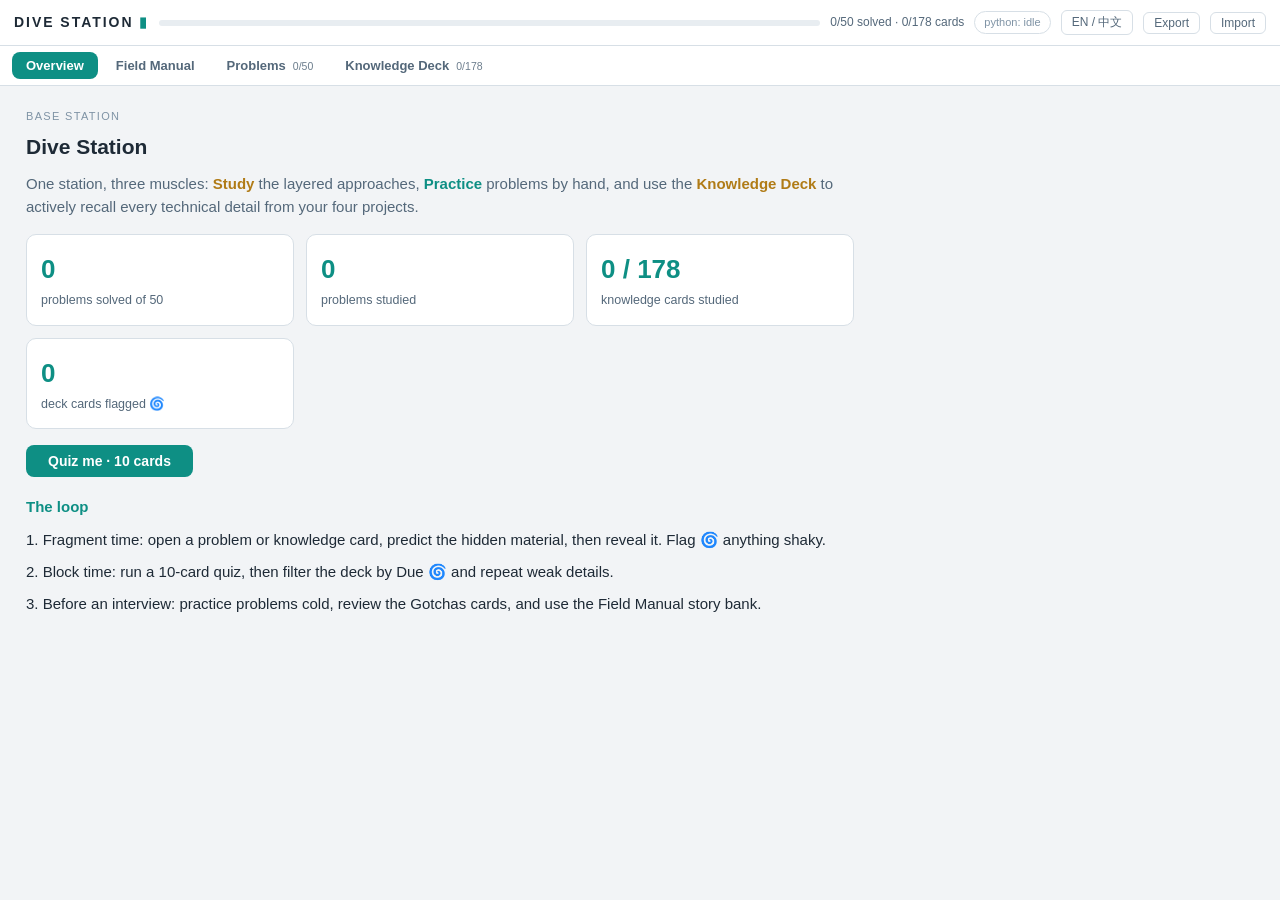
==== commit 62e7d9bb: "theme color change and rearrange" ====
--- a/index.html
+++ b/index.html
@@ -3,22 +3,22 @@
 <head>
 <meta charset="UTF-8">
 <meta name="viewport" content="width=device-width, initial-scale=1.0">
-<meta name="color-scheme" content="dark">
+<meta name="color-scheme" content="light">
 <title>Dive Station · Robotics Interview Prep</title>
 <style>
 :root{
-  --ink:#0b1117; --panel:#131b24; --panel2:#1a2531; --line:#28374a;
-  --text:#dbe4ec; --dim:#8fa1b3; --faint:#5d7082;
-  --sonar:#41d0c7; --sonardim:#2a8a84; --amber:#e8b64c; --red:#e0625d; --green:#5fd08a;
+  --ink:#f2f4f6; --panel:#ffffff; --panel2:#e8edf1; --line:#d7dfe6;
+  --text:#1e2a36; --dim:#54687a; --faint:#7f93a5;
+  --sonar:#0e8f84; --sonardim:#43b0a5; --amber:#b07b16; --red:#c4443d; --green:#178a4c;
 }
 *{box-sizing:border-box;margin:0;padding:0}
 html{-webkit-text-size-adjust:100%}
 body{background:var(--ink);color:var(--text);font-family:-apple-system,"Segoe UI",Roboto,sans-serif;font-size:15px;line-height:1.55}
 button{font-family:inherit;color:inherit;background:none;border:none;cursor:pointer}
 code{font-family:ui-monospace,SFMono-Regular,Menlo,Consolas,monospace;background:var(--panel2);border:1px solid var(--line);border-radius:4px;padding:1px 5px;font-size:.87em;color:var(--sonar);white-space:nowrap}
-pre{background:#0d141c;border:1px solid var(--line);border-radius:8px;padding:12px 14px;overflow-x:auto;font-size:13px;line-height:1.5;margin:10px 0}
+pre{background:#fafcfd;border:1px solid var(--line);border-radius:8px;padding:12px 14px;overflow-x:auto;font-size:13px;line-height:1.5;margin:10px 0}
 pre code{background:none;border:none;padding:0;color:var(--text);font-size:inherit;white-space:pre}
-header{position:sticky;top:0;z-index:30;background:rgba(11,17,23,.95);backdrop-filter:blur(6px);padding:10px 14px;border-bottom:1px solid var(--line);display:flex;align-items:center;gap:10px;flex-wrap:wrap}
+header{background:var(--panel);padding:10px 14px;border-bottom:1px solid var(--line);display:flex;align-items:center;gap:10px;flex-wrap:wrap}
 header h1{font-size:14px;font-weight:700;letter-spacing:.14em;white-space:nowrap}
 header h1 .tick{color:var(--sonar)}
 #menuBtn{display:none;font-size:18px;padding:2px 8px;border:1px solid var(--line);border-radius:6px;color:var(--dim)}
@@ -29,8 +29,15 @@
 .chip.ok{color:var(--sonar);border-color:var(--sonardim)}
 .tbtn{font-size:12px;color:var(--dim);border:1px solid var(--line);border-radius:6px;padding:3px 10px}
 .tbtn:hover{color:var(--text);border-color:var(--faint)}
-.wrap{display:flex;min-height:calc(100vh - 50px)}
-nav{width:262px;flex-shrink:0;border-right:1px solid var(--line);padding:10px 0 40px;overflow-y:auto;height:calc(100vh - 50px);position:sticky;top:50px}
+#langBtn.chip.ok{background:rgba(14,143,132,.10);box-shadow:inset 0 0 0 1px rgba(14,143,132,.25)}
+#topbar{position:sticky;top:0;z-index:30}
+#modtabs{display:flex;gap:4px;padding:6px 12px;background:var(--panel);border-bottom:1px solid var(--line);overflow-x:auto}
+#modtabs button{font-size:13px;font-weight:600;color:var(--dim);padding:6px 14px;border-radius:8px;white-space:nowrap;display:flex;gap:7px;align-items:baseline}
+#modtabs button:hover{background:var(--panel2);color:var(--text)}
+#modtabs button.on{background:var(--sonar);color:#fff}
+#modtabs .cnt{font-size:10.5px;font-weight:500;opacity:.85}
+.wrap{display:flex;min-height:calc(100vh - 94px)}
+nav{width:262px;flex-shrink:0;border-right:1px solid var(--line);padding:10px 0 40px;overflow-y:auto;height:calc(100vh - 94px);position:sticky;top:94px}
 .zone{padding:14px 16px 5px;color:var(--faint);font-size:10.5px;letter-spacing:.13em;font-weight:600}
 .zone .m{color:var(--sonardim);letter-spacing:0}
 .zone.deckzone{display:flex;align-items:center;gap:5px;flex-wrap:wrap}
@@ -51,7 +58,7 @@
 .rvmark{color:var(--amber);font-size:11px;flex-shrink:0}
 .fchips{display:flex;gap:5px;padding:6px 14px;flex-wrap:wrap}
 .fchip{font-size:11px;border:1px solid var(--line);border-radius:20px;padding:2px 9px;color:var(--dim)}
-.fchip.on{color:var(--ink);background:var(--sonar);border-color:var(--sonar);font-weight:600}
+.fchip.on{color:#fff;background:var(--sonar);border-color:var(--sonar);font-weight:600}
 main{flex:1;min-width:0;padding:22px 26px 90px;max-width:880px}
 .crumb{color:var(--faint);font-size:11px;letter-spacing:.12em;margin-bottom:6px}
 h2{font-size:21px;margin-bottom:8px;font-weight:700}
@@ -67,8 +74,8 @@
 .bg.E{color:var(--green);border:1px solid rgba(95,208,138,.4)}
 .bg.M{color:var(--amber);border:1px solid rgba(232,182,76,.4)}
 .bg.lc{color:var(--faint);border:1px solid var(--line);font-weight:400}
-.bg.solved{color:var(--ink);background:var(--sonar)}
-.bg.studied{color:var(--ink);background:var(--amber)}
+.bg.solved{color:#fff;background:var(--sonar)}
+.bg.studied{color:#fff;background:var(--amber)}
 .rvbtn{font-size:12px;color:var(--dim);border:1px solid var(--line);border-radius:20px;padding:2px 10px}
 .rvbtn.on{color:var(--amber);border-color:var(--amber)}
 .robobox{border:1px solid var(--line);border-left:3px solid var(--amber);background:var(--panel);border-radius:0 8px 8px 0;padding:10px 14px;margin:12px 0;color:var(--dim);font-size:13.5px}
@@ -88,10 +95,10 @@
 .revbody li{margin:5px 0;color:var(--text)}
 .pitline{color:var(--red)}
 .tcase{font-size:12.5px;color:var(--dim);font-family:ui-monospace,Menlo,Consolas,monospace;padding:3px 0;overflow-x:auto;white-space:nowrap}
-textarea{width:100%;min-height:340px;background:#0d141c;color:var(--text);border:1px solid var(--line);border-radius:8px;padding:12px;font-family:ui-monospace,SFMono-Regular,Menlo,Consolas,monospace;font-size:16px;line-height:1.5;resize:vertical;tab-size:4;-moz-tab-size:4}
+textarea{width:100%;min-height:340px;background:#ffffff;color:var(--text);border:1px solid var(--line);border-radius:8px;padding:12px;font-family:ui-monospace,SFMono-Regular,Menlo,Consolas,monospace;font-size:16px;line-height:1.5;resize:vertical;tab-size:4;-moz-tab-size:4}
 textarea:focus{outline:none;border-color:var(--sonardim)}
 .btnrow{display:flex;gap:9px;margin:10px 0;flex-wrap:wrap;align-items:center}
-.run{background:var(--sonar);color:var(--ink);font-weight:700;font-size:14px;border-radius:8px;padding:8px 22px}
+.run{background:var(--sonar);color:#fff;font-weight:700;font-size:14px;border-radius:8px;padding:8px 22px}
 .run:disabled{opacity:.5;cursor:wait}
 .ghost{border:1px solid var(--line);color:var(--dim);border-radius:8px;padding:8px 14px;font-size:13px}
 .ghost:hover{color:var(--text)}
@@ -117,11 +124,11 @@
 .hcard{border:1px solid var(--line);border-radius:10px;padding:14px;background:var(--panel)}
 .hcard .hnum{font-size:26px;font-weight:700;color:var(--sonar)}
 .hcard .hlab{color:var(--dim);font-size:12.5px;margin-top:2px}
-#scrim{display:none;position:fixed;inset:0;background:rgba(0,0,0,.5);z-index:39}
+#scrim{display:none;position:fixed;inset:0;background:rgba(30,42,54,.32);z-index:39}
 @media(max-width:900px){
   #menuBtn{display:block}
   #statLabel{display:none}
-  nav{position:fixed;left:0;top:0;height:100vh;z-index:40;background:var(--ink);transform:translateX(-105%);transition:transform .22s;width:280px;padding-top:14px}
+  nav{position:fixed;left:0;top:0;height:100vh;z-index:40;background:var(--panel);box-shadow:0 0 30px rgba(20,40,60,.18);transform:translateX(-105%);transition:transform .22s;width:280px;padding-top:14px}
   nav.open{transform:translateX(0)}
   #scrim.show{display:block}
   main{padding:16px 14px 90px}
@@ -130,6 +137,7 @@
 </style>
 </head>
 <body>
+<div id="topbar">
 <header>
   <button id="menuBtn">&#9776;</button>
   <h1>DIVE STATION <span class="tick">&#9646;</span></h1>
@@ -141,6 +149,13 @@
   <button id="importBtn" class="tbtn">Import</button>
   <input type="file" id="importFile" accept="application/json" style="display:none">
 </header>
+<div id="modtabs">
+  <button data-m="home" class="on">Overview</button>
+  <button data-m="manual">Field Manual</button>
+  <button data-m="prob">Problems <span class="cnt" id="tabProbCnt"></span></button>
+  <button data-m="deck">Knowledge Deck <span class="cnt" id="tabDeckCnt"></span></button>
+</div>
+</div>
 <div class="wrap">
   <nav id="nav"></nav>
   <main id="main"></main>
@@ -1656,39 +1671,56 @@
   return true}
 function dotCls(p){return S.solved[p.id]?"dot solved":(S.studied[p.id]?"dot studied":"dot")}
 function dotClsCard(c){return S.studied[c.id]?"dot studied":"dot"}
+let MOD="home";
+function artBtn(a){return '<button class="art'+(cur==="a:"+a.id?" cur":"")+'" data-a="'+a.id+'"><span class="nm">'+esc(a.t)+'</span></button>'}
 function renderNav(){let h="";
-  h+='<div class="zone">FIELD MANUAL <span class="m">&middot; PYTHON</span></div>';
-  MANUAL.filter(a=>a.grp==="py").forEach(a=>{h+='<button class="art'+(cur==="a:"+a.id?" cur":"")+'" data-a="'+a.id+'"><span class="nm">'+esc(a.t)+'</span></button>'});
-  h+='<div class="zone">FIELD MANUAL <span class="m">&middot; ROBOTICS</span></div>';
-  MANUAL.filter(a=>a.grp==="rb").forEach(a=>{h+='<button class="art'+(cur==="a:"+a.id?" cur":"")+'" data-a="'+a.id+'"><span class="nm">'+esc(a.t)+'</span></button>'});
-  h+='<div class="zone">FIELD MANUAL <span class="m">&middot; INTERVIEW</span></div>';
-  MANUAL.filter(a=>a.grp==="iv").forEach(a=>{h+='<button class="art'+(cur==="a:"+a.id?" cur":"")+'" data-a="'+a.id+'"><span class="nm">'+esc(a.t)+'</span></button>'});
   const solved=Object.keys(S.solved).length;
-  h+='<div class="zone">PROBLEMS <span class="m">'+solved+' / '+PROBLEMS.length+' solved</span></div>';
-  h+='<div class="fchips">';
-  [["all","All"],["e","Easy"],["m","Med"],["todo","Unsolved"],["rev","&#127744;"]].forEach(([f,l])=>{h+='<button class="fchip'+(S.filter===f?" on":"")+'" data-f="'+f+'">'+l+'</button>'});
-  h+='</div>';
-  ZONES.forEach(([z,name])=>{const list=PROBLEMS.filter(p=>p.z===z&&passFilter(p));if(!list.length)return;
-    h+='<div class="subzone">'+esc(name)+'</div>';
-    list.forEach(p=>{h+='<button class="prob'+(cur==="p:"+p.id?" cur":"")+'" data-p="'+p.id+'"><span class="'+dotCls(p)+'"></span><span class="nm">'+esc(p.t)+'</span>'+(S.review[p.id]?'<span class="rvmark">&#127744;</span>':'')+'<span class="dbadge '+p.d+'">'+p.d+'</span></button>'});
-  });
   const deckStudied=DECK.filter(c=>S.studied[c.id]).length;
-  h+='<div class="zone deckzone"><span>KNOWLEDGE DECK</span><span class="m">'+deckStudied+' / '+DECK.length+'</span><button class="fchip zonequiz" data-quiz="10">Quiz me</button></div>';
-  h+='<div class="fchips">';
-  [["all","All"],["algo","Algo"],["pylang","Python"],["hw","HW"],["math","Math"],["gotcha","Gotcha"],["rev","Due &#127744;"]].forEach(([f,l])=>{h+='<button class="fchip'+(S.deckFilter===f?" on":"")+'" data-df="'+f+'">'+l+'</button>'});
-  h+='</div>';
-  DECK_PROJECTS.forEach(([proj,name])=>{const projectCards=DECK.filter(c=>c.proj===proj);const studied=projectCards.filter(c=>S.studied[c.id]).length;
-    h+='<div class="subzone"><b>'+esc(name)+'</b><span class="m">'+studied+' / '+projectCards.length+'</span></div>';
-    DECK_CATS.forEach(([cat,catName])=>{const list=projectCards.filter(c=>c.cat===cat&&passDeckFilter(c));if(!list.length)return;
-      h+='<div class="deckcat">'+esc(catName)+'</div>';
-      list.forEach(c=>{h+='<button class="prob'+(cur==="c:"+c.id?" cur":"")+'" data-c="'+c.id+'"><span class="'+dotClsCard(c)+'"></span><span class="nm">'+esc(c.term)+'</span>'+(S.review[c.id]?'<span class="rvmark">&#127744;</span>':'')+'</button>'});
+  if(MOD==="manual"){
+    h+='<div class="zone">FIELD MANUAL <span class="m">&middot; PYTHON</span></div>';
+    MANUAL.filter(a=>a.grp==="py").forEach(a=>{h+=artBtn(a)});
+    h+='<div class="zone">FIELD MANUAL <span class="m">&middot; ROBOTICS</span></div>';
+    MANUAL.filter(a=>a.grp==="rb").forEach(a=>{h+=artBtn(a)});
+    h+='<div class="zone">FIELD MANUAL <span class="m">&middot; INTERVIEW</span></div>';
+    MANUAL.filter(a=>a.grp==="iv").forEach(a=>{h+=artBtn(a)});
+  }else if(MOD==="prob"){
+    h+='<div class="zone">PROBLEMS <span class="m">'+solved+' / '+PROBLEMS.length+' solved</span></div>';
+    h+='<div class="fchips">';
+    [["all","All"],["e","Easy"],["m","Med"],["todo","Unsolved"],["rev","&#127744;"]].forEach(([f,l])=>{h+='<button class="fchip'+(S.filter===f?" on":"")+'" data-f="'+f+'">'+l+'</button>'});
+    h+='</div>';
+    ZONES.forEach(([z,name])=>{const list=PROBLEMS.filter(p=>p.z===z&&passFilter(p));if(!list.length)return;
+      h+='<div class="subzone">'+esc(name)+'</div>';
+      list.forEach(p=>{h+='<button class="prob'+(cur==="p:"+p.id?" cur":"")+'" data-p="'+p.id+'"><span class="'+dotCls(p)+'"></span><span class="nm">'+esc(p.t)+'</span>'+(S.review[p.id]?'<span class="rvmark">&#127744;</span>':'')+'<span class="dbadge '+p.d+'">'+p.d+'</span></button>'});
     });
-  });
+  }else if(MOD==="deck"){
+    h+='<div class="zone deckzone"><span>KNOWLEDGE DECK</span><span class="m">'+deckStudied+' / '+DECK.length+'</span><button class="fchip zonequiz" data-quiz="10">Quiz me</button></div>';
+    h+='<div class="fchips">';
+    [["all","All"],["algo","Algo"],["pylang","Python"],["hw","HW"],["math","Math"],["gotcha","Gotcha"],["rev","Due &#127744;"]].forEach(([f,l])=>{h+='<button class="fchip'+(S.deckFilter===f?" on":"")+'" data-df="'+f+'">'+l+'</button>'});
+    h+='</div>';
+    DECK_PROJECTS.forEach(([proj,name])=>{const projectCards=DECK.filter(c=>c.proj===proj);const studied=projectCards.filter(c=>S.studied[c.id]).length;
+      h+='<div class="subzone"><b>'+esc(name)+'</b><span class="m">'+studied+' / '+projectCards.length+'</span></div>';
+      DECK_CATS.forEach(([cat,catName])=>{const list=projectCards.filter(c=>c.cat===cat&&passDeckFilter(c));if(!list.length)return;
+        h+='<div class="deckcat">'+esc(catName)+'</div>';
+        list.forEach(c=>{h+='<button class="prob'+(cur==="c:"+c.id?" cur":"")+'" data-c="'+c.id+'"><span class="'+dotClsCard(c)+'"></span><span class="nm">'+esc(c.term)+'</span>'+(S.review[c.id]?'<span class="rvmark">&#127744;</span>':'')+'</button>'});
+      });
+    });
+  }
   $("#nav").innerHTML=h;
+  const isHome=MOD==="home";
+  $("#nav").style.display=isHome?"none":"";
+  $("#menuBtn").style.visibility=isHome?"hidden":"";
+  document.querySelectorAll("#modtabs button").forEach(b=>b.classList.toggle("on",b.dataset.m===MOD));
+  $("#tabProbCnt").textContent=solved+"/"+PROBLEMS.length;
+  $("#tabDeckCnt").textContent=deckStudied+"/"+DECK.length;
   const pct=Math.round(100*solved/PROBLEMS.length);
   $("#depthFill").style.width=pct+"%";
   $("#statLabel").textContent=solved+"/"+PROBLEMS.length+" solved · "+deckStudied+"/"+DECK.length+" cards";
 }
+document.querySelectorAll("#modtabs button").forEach(b=>{b.onclick=()=>{const m=b.dataset.m;
+  if(m==="home"){showHome();closeNav();return}
+  MOD=m;renderNav();
+  if(window.matchMedia("(max-width:900px)").matches){$("#nav").classList.add("open");$("#scrim").classList.add("show")}
+}});
 $("#nav").addEventListener("click",e=>{
   const q=e.target.closest("[data-quiz]");if(q){startQuiz(Number(q.dataset.quiz)||10);closeNav();return}
   const df=e.target.closest("[data-df]");if(df){S.deckFilter=df.dataset.df;renderNav();return}
@@ -1700,7 +1732,7 @@
 
 /* ---- views ---- */
 let cur=null;
-function showHome(){cur=null;renderNav();
+function showHome(){cur=null;MOD="home";renderNav();
   const solved=Object.keys(S.solved).length,studied=PROBLEMS.filter(p=>S.studied[p.id]).length,deckStudied=DECK.filter(c=>S.studied[c.id]).length,rev=DECK.filter(c=>S.review[c.id]).length;
   let h='<div class="crumb">BASE STATION</div><h2>Dive Station</h2>';
   h+='<p class="doc" style="color:var(--dim)">One station, three muscles: <b style="color:var(--amber)">Study</b> the layered approaches, <b style="color:var(--sonar)">Practice</b> problems by hand, and use the <b style="color:var(--amber)">Knowledge Deck</b> to actively recall every technical detail from your four projects.</p>';
@@ -1709,12 +1741,12 @@
   h+='<div class="doc"><h3>The loop</h3><p>1. Fragment time: open a problem or knowledge card, predict the hidden material, then reveal it. Flag &#127744; anything shaky.</p><p>2. Block time: run a 10-card quiz, then filter the deck by Due &#127744; and repeat weak details.</p><p>3. Before an interview: practice problems cold, review the Gotchas cards, and use the Field Manual story bank.</p></div>';
   if(S.last||S.lastCard){h+='<div class="btnrow" style="margin-top:18px">';if(S.last){const p=PROBLEMS.find(x=>x.id===S.last);if(p)h+='<button class="ghost" onclick="showProblem(\''+p.id+'\')">Continue problem: '+esc(p.t)+'</button>'}if(S.lastCard){const c=DECK.find(x=>x.id===S.lastCard);if(c)h+='<button class="ghost" onclick="showCard(\''+c.id+'\')">Continue card: '+esc(c.term)+'</button>'}h+='</div>'}
   $("#main").innerHTML=h;window.scrollTo(0,0)}
-function showArticle(id){cur="a:"+id;renderNav();const a=MANUAL.find(x=>x.id===id);
+function showArticle(id){cur="a:"+id;MOD="manual";renderNav();const a=MANUAL.find(x=>x.id===id);
   $("#main").innerHTML='<div class="crumb">FIELD MANUAL · '+({py:"PYTHON",rb:"ROBOTICS",iv:"INTERVIEW"}[a.grp]||"")+'</div><h2>'+a.t+'</h2><div class="doc">'+a.body+'</div>';
   window.scrollTo(0,0)}
 
 function revCard(label,inner,extra){return '<div class="rev"><button class="revhead" '+(extra||"")+'><span>'+label+'</span><span class="hint">show</span></button><div class="revbody hide">'+inner+'</div></div>'}
-function showCard(id){const c=DECK.find(x=>x.id===id);if(!c){showHome();return}cur="c:"+id;S.lastCard=id;save();renderNav();
+function showCard(id){const c=DECK.find(x=>x.id===id);if(!c){showHome();return}cur="c:"+id;MOD="deck";S.lastCard=id;save();renderNav();
   const recall=deckText(c,"recall"),detail=deckText(c,"detail"),solved=deckText(c,"solved");
   let h='<div class="crumb">'+esc(deckProjectName(c.proj)).toUpperCase()+' &middot; '+esc(deckCatName(c.cat)).toUpperCase()+'</div><h2>'+md(c.term)+'</h2>';
   h+='<div class="badges"><span class="bg lc">'+esc(deckCatName(c.cat)).toUpperCase()+'</span>'+(S.studied[c.id]?'<span class="bg studied">STUDIED</span>':'')+'<button class="rvbtn'+(S.review[c.id]?" on":"")+'" id="cardRv">&#127744; '+(S.review[c.id]?"flagged":"flag for review")+'</button></div>';
@@ -1730,7 +1762,7 @@
 let Q=null;
 function startQuiz(n=10){const ranked=DECK.map(c=>({c,score:(S.review[c.id]?4:0)+(!S.studied[c.id]?2:0),tie:Math.random()})).sort((a,b)=>b.score-a.score||a.tie-b.tie);
   Q={cards:ranked.slice(0,Math.min(n,ranked.length)).map(x=>x.c.id),index:0,revealed:false,got:0,again:0};renderQuiz()}
-function renderQuiz(){if(!Q)return;cur="q";renderNav();if(Q.index>=Q.cards.length){
+function renderQuiz(){if(!Q)return;cur="q";MOD="deck";renderNav();if(Q.index>=Q.cards.length){
     $("#main").innerHTML='<div class="crumb">KNOWLEDGE DECK &middot; QUIZ COMPLETE</div><h2>Round complete</h2><div class="homegrid"><div class="hcard"><div class="hnum">'+Q.got+'</div><div class="hlab">got it</div></div><div class="hcard"><div class="hnum">'+Q.again+'</div><div class="hlab">review again &#127744;</div></div></div><div class="btnrow"><button class="run" id="quizAgain">Quiz another 10</button><button class="ghost" id="quizHome">Back home</button></div>';
     $("#quizAgain").onclick=()=>startQuiz(10);$("#quizHome").onclick=showHome;window.scrollTo(0,0);return}
   const c=DECK.find(x=>x.id===Q.cards[Q.index]),recall=deckText(c,"recall"),detail=deckText(c,"detail"),solved=deckText(c,"solved");let h='<div class="crumb">KNOWLEDGE DECK &middot; QUIZ '+(Q.index+1)+' / '+Q.cards.length+'</div><h2>'+md(c.term)+'</h2><div class="quizmeta">'+esc(deckProjectName(c.proj))+' &middot; '+esc(deckCatName(c.cat))+'</div><div class="quizquestion">'+md(recall)+'</div>';
@@ -1740,7 +1772,7 @@
   if(!Q.revealed)$("#quizReveal").onclick=()=>{Q.revealed=true;renderQuiz()};
   else{$("#quizGot").onclick=()=>{S.studied[c.id]=true;delete S.review[c.id];Q.got++;Q.index++;Q.revealed=false;save();renderQuiz()};$("#quizAgainFlag").onclick=()=>{S.review[c.id]=true;Q.again++;Q.index++;Q.revealed=false;save();renderQuiz()}}
 }
-function showProblem(id){cur="p:"+id;S.last=id;save();renderNav();
+function showProblem(id){cur="p:"+id;MOD="prob";S.last=id;save();renderNav();
   const p=PROBLEMS.find(x=>x.id===id);const zn=ZONES.find(z=>z[0]===p.z)[1];
   let h='<div class="crumb">'+esc(zn).toUpperCase()+'</div><h2>'+esc(p.t)+'</h2>';
   h+='<div class="badges"><span class="bg '+p.d+'">'+(p.d==="E"?"EASY":"MEDIUM")+'</span><span class="bg lc">'+esc(p.lc)+'</span>';
@@ -1942,7 +1974,7 @@
   btn.disabled=false}
 
 /* ---- export / import / drawer ---- */
-function updateLangBtn(){$("#langBtn").className="tbtn"+(S.lang==="zh"?" chip ok":"")}
+function updateLangBtn(){const zh=S.lang==="zh",b=$("#langBtn");b.className="tbtn"+(zh?" chip ok":"");b.setAttribute("aria-pressed",String(zh));b.title="Knowledge Deck language: "+(zh?"中文":"English");document.documentElement.lang=zh?"zh-CN":"en"}
 $("#langBtn").onclick=()=>{S.lang=S.lang==="zh"?"en":"zh";save();updateLangBtn();if(cur==="q"&&Q)renderQuiz();else if(cur&&cur.startsWith("c:"))showCard(cur.slice(2))};
 $("#exportBtn").onclick=()=>{const blob=new Blob([JSON.stringify(S,null,1)],{type:"application/json"});
   const a=document.createElement("a");a.href=URL.createObjectURL(blob);a.download="dive_station_progress.json";a.click();URL.revokeObjectURL(a.href)};
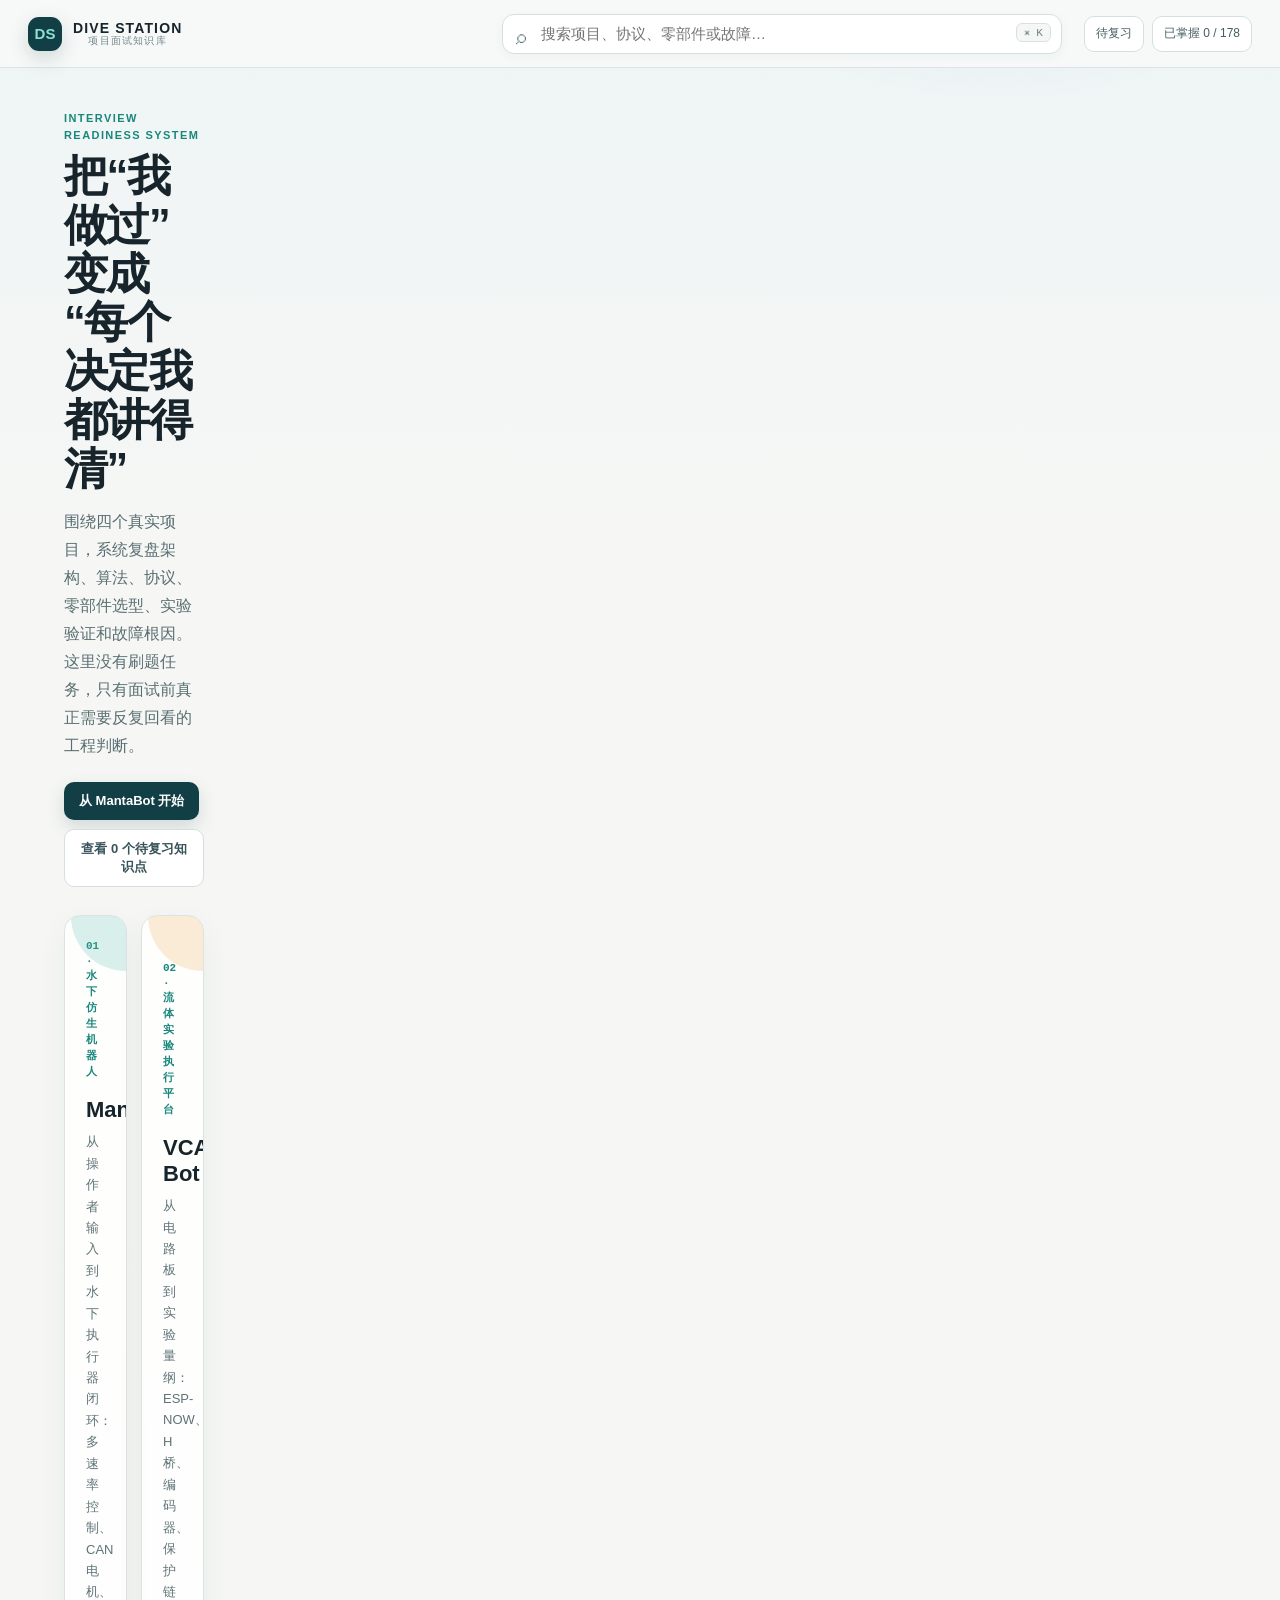
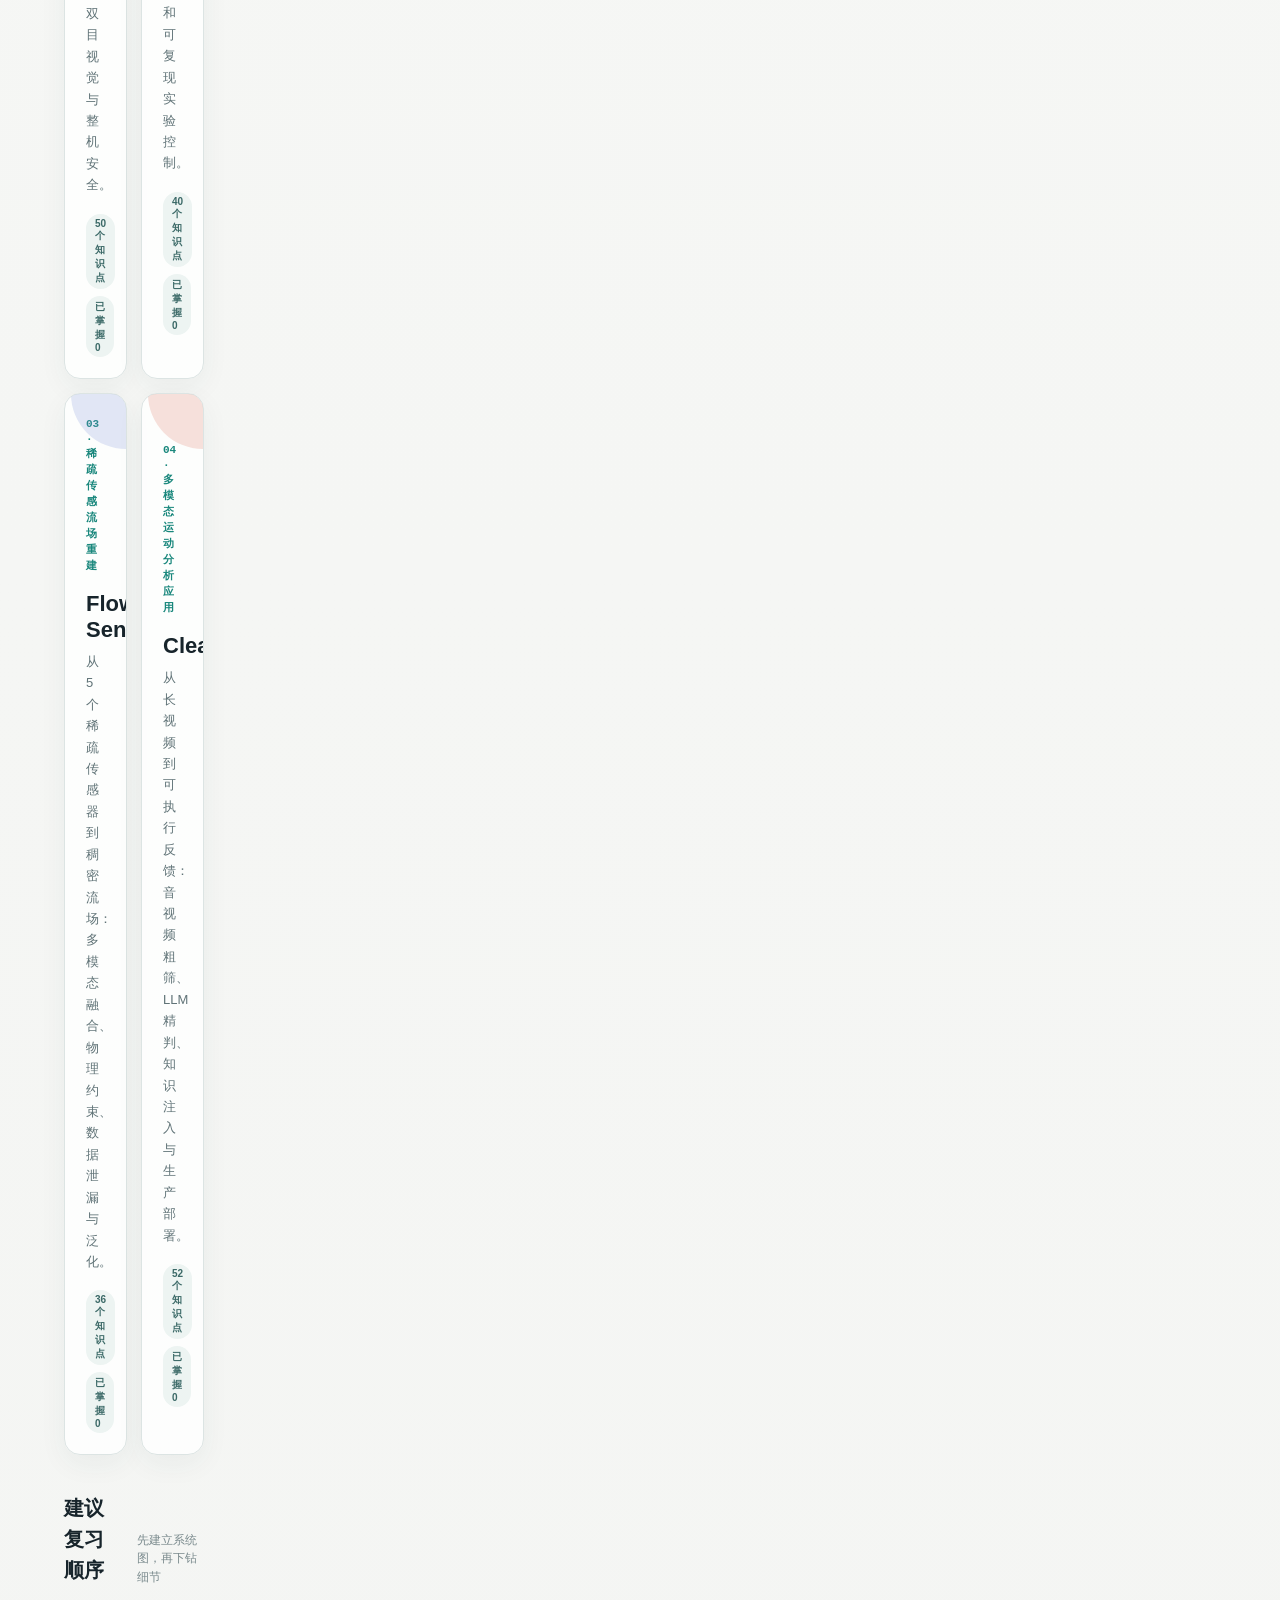
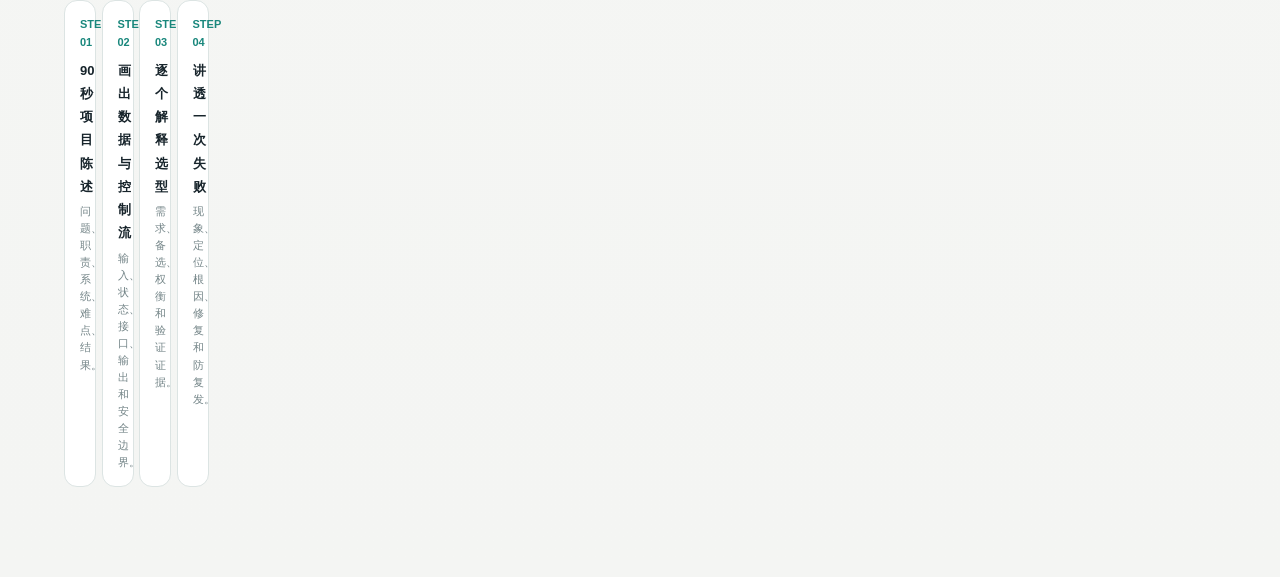
==== commit 60049684: "for interview" ====
--- a/index.html
+++ b/index.html
@@ -1,10 +1,10 @@
 <!DOCTYPE html>
-<html lang="en">
+<html lang="zh-CN">
 <head>
 <meta charset="UTF-8">
 <meta name="viewport" content="width=device-width, initial-scale=1.0">
 <meta name="color-scheme" content="light">
-<title>Dive Station · Robotics Interview Prep</title>
+<title>Dive Station · 项目面试知识库</title>
 <style>
 :root{
   --ink:#f2f4f6; --panel:#ffffff; --panel2:#e8edf1; --line:#d7dfe6;
@@ -133,6 +133,153 @@
   #scrim.show{display:block}
   main{padding:16px 14px 90px}
   .quizquestion{font-size:17px;padding:13px}
+}
+
+/* ============ Interview knowledge base v2 ============ */
+.kb-shell{min-height:100vh;background:
+  radial-gradient(circle at 78% -10%,rgba(25,153,145,.18),transparent 30rem),
+  linear-gradient(180deg,#eef4f5 0,#f6f7f5 35rem,#f4f5f3 100%);color:#17242b}
+.kb-top{position:sticky;top:0;z-index:50;height:68px;display:flex;align-items:center;gap:22px;padding:0 28px;
+  background:rgba(248,250,249,.9);backdrop-filter:blur(18px);border-bottom:1px solid rgba(26,63,68,.12)}
+.kb-brand{display:flex;align-items:center;gap:11px;min-width:max-content}
+.kb-mark{width:34px;height:34px;border-radius:11px;display:grid;place-items:center;background:#123f45;color:#8de1d3;
+  font-size:15px;font-weight:800;box-shadow:0 7px 20px rgba(18,63,69,.18)}
+.kb-brand strong{display:block;font-size:14px;letter-spacing:.08em}
+.kb-brand small{display:block;color:#73858a;font-size:10px;letter-spacing:.12em;margin-top:-2px}
+.kb-search{position:relative;flex:1;max-width:560px;margin-left:auto}
+.kb-search input{width:100%;height:40px;padding:0 86px 0 38px;border:1px solid #d5dfdf;border-radius:12px;background:#fff;
+  color:#17242b;font:inherit;outline:none;box-shadow:0 3px 12px rgba(26,63,68,.04)}
+.kb-search input:focus{border-color:#3d9b91;box-shadow:0 0 0 3px rgba(61,155,145,.11)}
+.kb-search:before{content:"⌕";position:absolute;left:14px;top:7px;color:#698084;font-size:20px}
+.kb-search kbd{position:absolute;right:11px;top:9px;border:1px solid #d9e0df;background:#f5f7f6;color:#718286;border-radius:6px;
+  padding:2px 7px;font:11px ui-monospace,SFMono-Regular,Menlo,monospace}
+.kb-head-actions{display:flex;align-items:center;gap:8px}
+.kb-iconbtn{height:36px;padding:0 11px;border:1px solid #d5dfdf;border-radius:10px;background:#fff;color:#455e63;font-size:12px}
+.kb-iconbtn:hover{border-color:#6caaa3;color:#123f45}
+.kb-layout{display:grid;grid-template-columns:268px minmax(0,1fr);max-width:1520px;margin:0 auto}
+.kb-side{position:sticky;top:68px;height:calc(100vh - 68px);padding:24px 16px 28px;border-right:1px solid rgba(26,63,68,.12);overflow-y:auto}
+.kb-back{width:100%;text-align:left;padding:9px 10px;margin-bottom:14px;color:#60777b;font-size:12px;border-radius:9px}
+.kb-back:hover{background:rgba(18,63,69,.06);color:#123f45}
+.kb-project-title{padding:0 10px 17px}
+.kb-project-title span{display:block;color:#1b8479;font-size:10px;font-weight:800;letter-spacing:.12em;margin-bottom:4px}
+.kb-project-title h2{font-size:20px;margin:0}
+.kb-side-label{padding:13px 10px 6px;color:#8a989a;font-size:10px;font-weight:800;letter-spacing:.12em}
+.kb-navbtn{width:100%;display:flex;align-items:center;gap:9px;text-align:left;padding:9px 10px;border-radius:10px;color:#50676b;font-size:13px}
+.kb-navbtn:hover{background:rgba(18,63,69,.055);color:#173f44}
+.kb-navbtn.on{background:#123f45;color:#fff;box-shadow:0 5px 14px rgba(18,63,69,.14)}
+.kb-navbtn .kb-navico{width:19px;text-align:center;opacity:.8}
+.kb-navbtn .kb-count{margin-left:auto;font-size:10px;opacity:.62}
+.kb-side-progress{margin:22px 10px 0;padding-top:18px;border-top:1px solid #dce3e2}
+.kb-side-progress .row{display:flex;justify-content:space-between;color:#667a7e;font-size:11px;margin-bottom:7px}
+.kb-progress{height:5px;background:#dde5e4;border-radius:5px;overflow:hidden}
+.kb-progress i{display:block;height:100%;background:linear-gradient(90deg,#62cbbb,#19877c);border-radius:5px}
+.kb-main{min-width:0;padding:42px clamp(24px,5vw,76px) 90px;max-width:1120px}
+.kb-eyebrow{color:#19877c;font-size:11px;font-weight:800;letter-spacing:.13em;margin-bottom:8px}
+.kb-title{font-size:clamp(28px,3.4vw,46px);line-height:1.12;letter-spacing:-.035em;margin:0;max-width:820px}
+.kb-lead{font-size:16px;color:#5a6e72;max-width:760px;margin:15px 0 0;line-height:1.75}
+.kb-actions{display:flex;gap:9px;flex-wrap:wrap;margin-top:22px}
+.kb-primary,.kb-secondary{border-radius:10px;padding:10px 15px;font-size:13px;font-weight:700}
+.kb-primary{background:#123f45;color:#fff;box-shadow:0 7px 18px rgba(18,63,69,.16)}
+.kb-primary:hover{background:#19545b}
+.kb-secondary{background:#fff;border:1px solid #d6dfdf;color:#38555a}
+.kb-secondary:hover{border-color:#6caaa3}
+.kb-section{margin-top:38px}
+.kb-section-head{display:flex;justify-content:space-between;align-items:end;gap:18px;margin-bottom:14px}
+.kb-section h2{font-size:20px;letter-spacing:-.015em;margin:0}
+.kb-section-note{color:#7b8b8e;font-size:12px}
+.kb-project-grid{display:grid;grid-template-columns:repeat(2,minmax(0,1fr));gap:14px;margin-top:28px}
+.kb-project-card{position:relative;text-align:left;background:rgba(255,255,255,.86);border:1px solid #dce4e3;border-radius:16px;padding:21px;
+  min-height:212px;overflow:hidden;box-shadow:0 9px 28px rgba(34,67,69,.055);transition:.2s ease}
+.kb-project-card:hover{transform:translateY(-2px);border-color:#77ada7;box-shadow:0 13px 30px rgba(34,67,69,.1)}
+.kb-project-card:after{content:"";position:absolute;width:110px;height:110px;border-radius:50%;right:-55px;top:-55px;background:var(--accent,#86cfc3);opacity:.22}
+.kb-project-no{font:700 11px ui-monospace,SFMono-Regular,Menlo,monospace;color:#19877c}
+.kb-project-card h3{font-size:22px;color:#17242b;margin:18px 0 8px}
+.kb-project-card p{font-size:13px;color:#607377;line-height:1.65;margin:0}
+.kb-project-meta{display:flex;gap:7px;flex-wrap:wrap;margin-top:18px}
+.kb-pill{display:inline-flex;align-items:center;border-radius:20px;padding:4px 9px;background:#edf4f2;color:#3b6967;font-size:10px;font-weight:700}
+.kb-path{display:grid;grid-template-columns:repeat(4,minmax(0,1fr));gap:10px}
+.kb-step{background:#fff;border:1px solid #dce4e3;border-radius:13px;padding:15px}
+.kb-step b{display:block;color:#19877c;font-size:11px;margin-bottom:7px}
+.kb-step strong{font-size:13px}
+.kb-step p{font-size:11px;color:#748588;line-height:1.55;margin:6px 0 0}
+.kb-overview-grid{display:grid;grid-template-columns:1.18fr .82fr;gap:16px;margin-top:28px}
+.kb-hero-card,.kb-panel{background:rgba(255,255,255,.9);border:1px solid #dbe3e2;border-radius:16px;padding:22px;box-shadow:0 9px 28px rgba(34,67,69,.05)}
+.kb-hero-card h3,.kb-panel h3{font-size:15px;margin:0 0 12px;color:#173f44}
+.kb-hero-card p,.kb-panel p{font-size:13px;color:#5b7074;line-height:1.75;margin:0}
+.kb-architecture{display:flex;flex-direction:column;gap:8px}
+.kb-layer{position:relative;padding:12px 14px 12px 42px;border-radius:10px;background:#f0f5f4;color:#35575b;font-size:12px}
+.kb-layer b{display:block;color:#173f44;font-size:12px;margin-bottom:2px}
+.kb-layer:before{content:attr(data-n);position:absolute;left:13px;top:14px;width:20px;height:20px;border-radius:50%;display:grid;place-items:center;
+  background:#d4e9e5;color:#167c72;font:700 10px ui-monospace,Menlo,monospace}
+.kb-talking{border-left:3px solid #d69d3c;background:#fffaf1;border-radius:0 12px 12px 0;padding:17px 19px;margin-top:16px}
+.kb-talking b{display:block;color:#9a6612;font-size:11px;letter-spacing:.1em;margin-bottom:7px}
+.kb-talking p{color:#5a5549;font-size:13px;line-height:1.75;margin:0}
+.kb-cards{display:flex;flex-direction:column;gap:10px}
+.kb-card{background:#fff;border:1px solid #dbe3e2;border-radius:14px;overflow:hidden}
+.kb-card-head{width:100%;display:grid;grid-template-columns:26px minmax(0,1fr) auto;align-items:center;gap:11px;text-align:left;padding:15px 16px}
+.kb-card-head:hover{background:#f8faf9}
+.kb-dot{width:22px;height:22px;border-radius:7px;display:grid;place-items:center;background:#e5f1ef;color:#177f75;font-size:11px;font-weight:800}
+.kb-card.done .kb-dot{background:#177f75;color:#fff}
+.kb-card-title strong{display:block;font-size:14px;color:#1e3439}
+.kb-card-title span{display:block;color:#74868a;font-size:11px;margin-top:3px;overflow:hidden;text-overflow:ellipsis;white-space:nowrap}
+.kb-chevron{color:#8c9a9c;font-size:14px;transition:transform .18s}
+.kb-card.open .kb-chevron{transform:rotate(180deg)}
+.kb-card-body{display:none;border-top:1px solid #e3e8e7;padding:18px 20px 20px 53px}
+.kb-card.open .kb-card-body{display:block}
+.kb-block{margin-bottom:16px}
+.kb-block:last-child{margin-bottom:0}
+.kb-block label{display:block;color:#19877c;font-size:10px;font-weight:800;letter-spacing:.11em;margin-bottom:5px}
+.kb-block p{font-size:13px;color:#455e63;line-height:1.75;margin:0}
+.kb-question{background:#f4f7f6;border-radius:10px;padding:13px 14px!important;color:#273f44!important}
+.kb-card-tools{display:flex;gap:8px;margin-top:17px}
+.kb-mini{border:1px solid #d6dfde;border-radius:8px;padding:6px 10px;color:#5f7377;font-size:11px}
+.kb-mini.on{background:#e7f3f1;border-color:#70aaa4;color:#176e67}
+.kb-filterbar{display:flex;gap:8px;align-items:center;flex-wrap:wrap;margin:22px 0 14px}
+.kb-filter{padding:6px 11px;border:1px solid #d9e1e0;background:#fff;color:#617579;border-radius:20px;font-size:11px}
+.kb-filter.on{background:#123f45;border-color:#123f45;color:#fff}
+.kb-empty{padding:50px 20px;text-align:center;color:#78898c;background:rgba(255,255,255,.6);border:1px dashed #ccd8d6;border-radius:14px}
+.kb-protocols{width:100%;border-collapse:separate;border-spacing:0;background:#fff;border:1px solid #dbe3e2;border-radius:14px;overflow:hidden}
+.kb-protocols th,.kb-protocols td{padding:12px 14px;border-bottom:1px solid #e5e9e8;text-align:left;vertical-align:top;font-size:12px;line-height:1.6}
+.kb-protocols tr:last-child td{border-bottom:0}
+.kb-protocols th{background:#f1f5f4;color:#5b7074;font-size:10px;letter-spacing:.08em}
+.kb-protocols td:first-child{font-weight:800;color:#173f44;white-space:nowrap}
+.kb-story-grid{display:grid;grid-template-columns:repeat(2,minmax(0,1fr));gap:12px}
+.kb-story{background:#fff;border:1px solid #dbe3e2;border-radius:14px;padding:17px}
+.kb-story span{color:#19877c;font-size:10px;font-weight:800;letter-spacing:.1em}
+.kb-story h3{font-size:14px;margin:7px 0;color:#1d373b}
+.kb-story p{font-size:12px;color:#65787c;line-height:1.65;margin:0}
+.kb-mobile-menu{display:none}
+.kb-modal{position:fixed;inset:0;z-index:100;background:rgba(12,32,36,.5);display:grid;place-items:start center;padding:11vh 18px 30px;backdrop-filter:blur(5px)}
+.kb-modal-box{width:min(760px,100%);max-height:76vh;overflow:auto;background:#f8faf9;border-radius:17px;box-shadow:0 25px 70px rgba(0,0,0,.25);padding:18px}
+.kb-modal-top{display:flex;gap:12px;align-items:center;margin-bottom:13px}
+.kb-modal-top input{flex:1;height:42px;border:1px solid #ccd8d6;border-radius:10px;padding:0 13px;font:inherit;outline:none}
+.kb-results{display:flex;flex-direction:column;gap:7px}
+.kb-result{width:100%;text-align:left;background:#fff;border:1px solid #dce3e2;border-radius:10px;padding:12px}
+.kb-result:hover{border-color:#72aaa4}
+.kb-result strong{display:block;font-size:13px}
+.kb-result span{display:block;color:#738589;font-size:11px;margin-top:3px}
+@media(max-width:980px){
+  .kb-layout{grid-template-columns:230px minmax(0,1fr)}
+  .kb-main{padding-left:30px;padding-right:30px}
+  .kb-overview-grid{grid-template-columns:1fr}
+  .kb-path{grid-template-columns:repeat(2,minmax(0,1fr))}
+}
+@media(max-width:720px){
+  .kb-top{height:60px;padding:0 14px;gap:10px}
+  .kb-brand small,.kb-head-actions{display:none}
+  .kb-search input{height:38px;padding-right:12px}
+  .kb-search kbd{display:none}
+  .kb-layout{display:block}
+  .kb-side{position:fixed;z-index:60;left:0;top:60px;width:280px;height:calc(100vh - 60px);background:#f8faf9;transform:translateX(-105%);transition:.2s;box-shadow:20px 0 40px rgba(10,40,45,.15)}
+  .kb-side.open{transform:translateX(0)}
+  .kb-mobile-menu{display:block}
+  .kb-main{padding:28px 16px 70px}
+  .kb-project-grid,.kb-story-grid{grid-template-columns:1fr}
+  .kb-path{grid-template-columns:1fr 1fr}
+  .kb-title{font-size:31px}
+  .kb-card-body{padding-left:16px}
+  .kb-card-title span{max-width:235px}
+  .kb-protocols{display:block;overflow-x:auto}
 }
 </style>
 </head>
@@ -1985,8 +2132,277 @@
 $("#menuBtn").onclick=()=>{$("#nav").classList.toggle("open");$("#scrim").classList.toggle("show")};
 $("#scrim").onclick=closeNav;
 
-(async()=>{await loadState();updateLangBtn();renderNav();
-  if(S.last&&PROBLEMS.find(p=>p.id===S.last))showProblem(S.last);else if(S.lastCard&&DECK.find(c=>c.id===S.lastCard))showCard(S.lastCard);else showHome()})();
+/* ============ Chinese project interview knowledge base ============ */
+const KB_PROJECTS={
+  mantabot:{
+    no:"01",name:"MantaBot",type:"水下仿生机器人",accent:"#58b9ad",
+    tagline:"从操作者输入到水下执行器闭环：多速率控制、CAN 电机、双目视觉与整机安全。",
+    intro:"MantaBot 是一套运行在 Raspberry Pi 5 上的水下仿生机器人系统。我负责把游戏手柄、控制状态机、双 CAN 电机、PWM 舵机、MS5837 深度传感器和双目相机组织成可调试的多速率架构。项目的核心不只是“让电机转”，而是让不同频率、不同失效模式的子系统在掉线、过温、切换控制权等边界情况下仍然可预测、可恢复。",
+    pitch:"我做 MantaBot 时最重视的是控制权和故障边界。50 Hz 的操作者输入只表达意图，200 Hz 的执行器循环负责相位连续和限幅，CAN 接收、相机和 UI 各自独立运行；所有线程只通过共享状态交换带时间戳的数据。这样既避免慢设备阻塞控制，也能让急停和 watchdog 在任何普通命令之前生效。",
+    layers:[
+      ["输入与交互","游戏手柄、QML GUI、50 Hz UDP 命令与超时检测"],
+      ["控制与仲裁","巡航状态机、优先级链、mixer、deadzone、ramp"],
+      ["实时执行","200 Hz 相位累加器、MIT-mode CAN、电机与舵机限幅"],
+      ["感知与视觉","MS5837 I²C 深度、双 IMX219、双目标定与视差"],
+      ["基础设施","SharedState、多线程、FastAPI/WebSocket、NetworkManager"]
+    ],
+    protocols:[
+      ["CAN / MIT mode","电机闭环命令与遥测","确定性、帧短、抗干扰、支持多节点","总线负载、ID 冲突、进入模式时的零点跳变"],
+      ["I²C","MS5837 深度传感器","接线少、驱动成熟、带宽足够","地址、上拉、电平、总线锁死与压力尖峰"],
+      ["PWM / sysfs","舵机角度控制","接口简单、硬件兼容广","Pi 5 RP1 配置、slew-rate、电源压降"],
+      ["UDP 50 Hz","上位机到机器人命令","低延迟，丢一帧不会阻塞后续帧","无可靠交付，必须配序号、时间戳和 watchdog"],
+      ["WebSocket / MJPEG","实时遥测和双路视频","浏览器直接使用，开发成本低","编码热预算、客户端背压、断线重连"]
+    ]
+  },
+  vcabot:{
+    no:"02",name:"VCA Bot",type:"流体实验执行平台",accent:"#e7aa4a",
+    tagline:"从电路板到实验量纲：ESP-NOW、H 桥、编码器、保护链和可复现实验控制。",
+    intro:"VCA Bot 是为流体实验设计的无线双执行器平台。它用 ESP32 commander/driver 拓扑发送控制命令，通过 DRV8871/DRV8874 驱动拮抗执行器，用 AS5600L 读取角度，并围绕 Strouhal 数、相位平均和 PIV 同步组织实验。这个项目最重要的价值是把一次真实的烧板故障变成了系统化的保护设计原则。",
+    pitch:"VCA Bot 的难点是跨越电气、固件和实验三个层级。无线层选 ESP-NOW 是为了低延迟且不依赖现场 Wi‑Fi；执行器层接受真实的 bang-bang 工作区间，不用虚假的查表精度掩盖物理限制；实验层用 St=fA/U 把频率和振幅变成可比较的无量纲参数。烧板后我把启动电平、反电动势和 USB 回灌分别建模并逐条加保护。",
+    layers:[
+      ["实验参数","Strouhal 数、A(f) 标定、相位与锁相判据"],
+      ["命令调度","优先级队列、keep-alive、watchdog、状态锁存"],
+      ["无线与固件","ESP-NOW commander/driver、packed struct、LEDC PWM"],
+      ["驱动与反馈","DRV8871/8874、AS5600L、IPROPI 电流检测"],
+      ["电源与保护","MP2338 buck、去耦、反灌/反接/反电动势保护"]
+    ],
+    protocols:[
+      ["ESP-NOW","两块 ESP32 的低延迟控制","无需 AP，时延低，部署简单","不保证应用层语义；需序号、watchdog、丢包安全态"],
+      ["Packed struct","MCU 间二进制消息","开销小、字段确定、解析快","字节序、对齐、版本号和双方结构体漂移"],
+      ["I²C","AS5600L 编码器","器件生态成熟、读取简单","AS5600 与 AS5600L 地址不同；同总线地址冲突"],
+      ["LEDC PWM","H 桥占空比控制","硬件定时、无软件抖动、频率可调","Arduino Core v2→v3 API 变化、启动态毛刺"],
+      ["IPROPI / ADC","电机电流估计","无需独立电流传感器，保护和诊断兼用","采样电阻必须按 ADC 3.3 V 上限反算"]
+    ]
+  },
+  flow:{
+    no:"03",name:"Flow Sensing",type:"稀疏传感流场重建",accent:"#7d91d7",
+    tagline:"从 5 个稀疏传感器到稠密流场：多模态融合、物理约束、数据泄漏与泛化。",
+    intro:"Flow Sensing 研究如何用 5 个局部压力/PIV 观测重建完整速度与涡量场。方法采用两阶段训练：先让 autoencoder decoder 学习流场结构，再学习稀疏传感器到隐空间/网格查询的映射；同时用 Fourier 位置编码、梯度损失、涡量加权和散度约束保留尖锐涡结构。",
+    pitch:"这个项目的核心不是堆更大的模型，而是判断信息瓶颈在哪里。早期 cross-attention 只有 5 个 sensor token，输出秩被限制在 5 左右，涡量 SSIM 长期卡在约 0.13；继续调参不会解决结构性瓶颈。我加入 learnable spatial tokens，并重新审视 case-level split、phase oracle leakage 和自由来流像素主导指标的问题，确保模型学到的是可部署的泛化，而不是数据集捷径。",
+    layers:[
+      ["数据采集","5 路压力/局部 PIV、全场 NOVA R3、时空对齐"],
+      ["数据表示","时间窗堆叠、无量纲化、Reynolds 分解、位置编码"],
+      ["模型架构","预训练 autoencoder、cross/self-attention、双路径融合"],
+      ["物理损失","速度/涡量、Sobel gradient、divergence、SSIM"],
+      ["评估设计","case-level split、消融实验、POD 与结构指标"]
+    ],
+    protocols:[
+      ["全局快门成像","OV9281 mini-PIV","快速粒子运动下避免 rolling-shutter 畸变","曝光、同步、FOV 映射和信噪比"],
+      ["多传感同步","压力 + PIV 时间对齐","相位关系本身就是模型输入信息","触发延迟、采样率换算、首周期瞬态"],
+      [".mat → PyTorch","MATLAB/Python 数据交换","兼容现有实验管线","column-major、transpose、维度顺序和单位元数据"],
+      ["W&B","配置和消融实验追踪","让 2×2 架构实验可复现、可比较","命名规范、随机种子、dataset version"]
+    ]
+  },
+  coach:{
+    no:"04",name:"ClearCoach",type:"多模态运动分析应用",accent:"#d87562",
+    tagline:"从长视频到可执行反馈：音视频粗筛、LLM 精判、知识注入与生产部署。",
+    intro:"ClearCoach 是面向羽毛球训练的多模态分析应用。它先用音频 onset、帧差和物理时间约束从 30–90 分钟视频中定位候选击球，再把高信息密度的 contact sheet 交给视觉模型做动作阶段和技术问题分析，最后结合结构化中文教练知识生成可执行反馈。",
+    pitch:"ClearCoach 的工程关键是让确定性计算和 LLM 各做擅长的部分。传统信号处理负责把搜索空间从长视频缩到 30 帧左右，LLM 只做需要语义理解的精判；Flash 做便宜的第一阶段，Pro 做少量高价值分析。上线时我又处理了大文件上传、长请求超时、输出 schema 不稳定和多用户文件隔离，避免原型在生产边界失效。",
+    layers:[
+      ["媒体预处理","ffmpeg、OpenCV 帧提取、16 kHz 音频与 clip 切分"],
+      ["候选检测","音频 onset、frame difference、平滑、峰值间隔"],
+      ["多模态精判","contact sheet、粗到细搜索、模型分层"],
+      ["知识与反馈","RAG 式知识注入、动作分类、结构化 JSON"],
+      ["生产部署","Flask、PostgreSQL、Nginx、Gunicorn、PWA"]
+    ],
+    protocols:[
+      ["HTTP / Nginx","视频上传与 API","生态成熟，便于鉴权、代理和 SSL","client_max_body_size、超时、413、长任务设计"],
+      ["JSON + Pydantic","LLM/前后端数据契约","可读、可验证、易于演进","markdown fence、字段漂移、schema version"],
+      ["PostgreSQL","用户、视频和分析结果","事务与引用完整性适合多用户数据","迁移、索引、会话隔离、删除策略"],
+      ["ffmpeg CLI","转码、抽音频、精确切片","稳定且格式支持广，避免重复造轮子","fps 重采样、时间基、subprocess 错误处理"],
+      ["Service Worker","PWA 安装与缓存","无需原生 App 即可获得移动入口","缓存失效、离线边界和版本更新"]
+    ]
+  }
+};
+const KB_CATS=[
+  ["overview","总览与架构","⌂"],
+  ["algo","算法与控制策略","◇"],
+  ["pylang","软件架构与实现","⌘"],
+  ["hw","硬件、部件与协议","▣"],
+  ["math","数学、实验与验证","∑"],
+  ["gotcha","故障复盘与排查","!"],
+  ["interview","面试表达与追问","◎"]
+];
+const KB_CAT_INTRO={
+  algo:["算法与控制策略","重点不在背名词，而在说明：输入是什么、状态如何变化、边界条件在哪里、为什么比备选方案更可靠。"],
+  pylang:["软件架构与实现","从线程/进程边界、数据所有权、时序、接口契约和可测试性解释代码结构。"],
+  hw:["硬件、部件与协议","每个选型都回答四件事：需求、为什么选它、放弃了什么、失效时怎样进入安全状态。"],
+  math:["数学、实验与验证","公式要能落到量纲、假设、测量方法和验收指标；同时知道公式何时失效。"],
+  gotcha:["故障复盘与排查","用“现象 → 假设 → 隔离实验 → 根因 → 修复 → 防复发”讲清楚真实工程能力。"]
+};
+const KB_CLEAN_REPL=[
+  ["试点接管","操作者接管"],["飞行员意图","操作者意图"],["棒覆盖","摇杆覆盖"],
+  ["降价围栏","Markdown 代码围栏"],["邻近法庭","相邻球场"],["颤动","抖振"],
+  ["超驰","覆盖"],["匝数期间","转向过程中"],["网络日志","Web 日志"],
+  ["隔离降价","Markdown 代码块"],["同一个 phase 变量","同一相位变量"],
+  ["急停","急停"],["网络遥测","Web 遥测"],["相对于直接计算","相比直接计算"]
+];
+let KB_STATE={project:null,view:"home",known:{},starred:{},filter:"all"};
+const KB_KEY="divestation_interview_kb_v2";
+function kbClean(v){let s=String(v||"");KB_CLEAN_REPL.forEach(([a,b])=>{s=s.split(a).join(b)});return s}
+function kbLoad(){
+  try{const x=JSON.parse(localStorage.getItem(KB_KEY));if(x&&typeof x==="object")KB_STATE={...KB_STATE,...x}}catch(e){}
+  if(!Object.keys(KB_STATE.known).length&&S.studied)KB_STATE.known={...S.studied};
+}
+function kbSave(){try{localStorage.setItem(KB_KEY,JSON.stringify(KB_STATE))}catch(e){}}
+function kbProjectCards(p){return DECK.filter(c=>c.proj===p)}
+function kbCategoryName(k){const x=KB_CATS.find(c=>c[0]===k);return x?x[1]:k}
+function kbKnownCount(p){return kbProjectCards(p).filter(c=>KB_STATE.known[c.id]).length}
+function kbTotalKnown(){return DECK.filter(c=>KB_STATE.known[c.id]).length}
+function kbShell(){
+  document.body.innerHTML=`<div class="kb-shell">
+    <header class="kb-top">
+      <button class="kb-iconbtn kb-mobile-menu" id="kbMenu" aria-label="打开目录">☰</button>
+      <button class="kb-brand" id="kbHome" aria-label="返回知识库首页">
+        <span class="kb-mark">DS</span><span><strong>DIVE STATION</strong><small>项目面试知识库</small></span>
+      </button>
+      <div class="kb-search"><input id="kbSearch" type="search" placeholder="搜索项目、协议、零部件或故障…" autocomplete="off"><kbd>⌘ K</kbd></div>
+      <div class="kb-head-actions"><button class="kb-iconbtn" id="kbStarred">待复习</button><button class="kb-iconbtn" id="kbProgress">已掌握 ${kbTotalKnown()} / ${DECK.length}</button></div>
+    </header>
+    <div class="kb-layout"><aside class="kb-side" id="kbSide"></aside><main class="kb-main" id="kbMain"></main></div>
+  </div>`;
+  document.getElementById("kbHome").onclick=()=>{KB_STATE.project=null;KB_STATE.view="home";KB_STATE.filter="all";kbSave();kbRender()};
+  document.getElementById("kbMenu").onclick=()=>document.getElementById("kbSide").classList.toggle("open");
+  document.getElementById("kbStarred").onclick=()=>{KB_STATE.filter=KB_STATE.filter==="starred"?"all":"starred";kbRender()};
+  document.getElementById("kbProgress").onclick=()=>{KB_STATE.filter=KB_STATE.filter==="unknown"?"all":"unknown";kbRender()};
+  const si=document.getElementById("kbSearch");
+  si.onfocus=()=>kbOpenSearch(si.value);si.oninput=()=>kbOpenSearch(si.value);
+  document.addEventListener("keydown",e=>{if((e.metaKey||e.ctrlKey)&&e.key.toLowerCase()==="k"){e.preventDefault();document.getElementById("kbSearch")?.focus()}if(e.key==="Escape")document.querySelector(".kb-modal")?.remove()});
+  kbRender();
+}
+function kbRender(){
+  const side=document.getElementById("kbSide"),main=document.getElementById("kbMain");
+  if(!side||!main)return;
+  if(!KB_STATE.project){side.innerHTML="";side.style.display="none";main.style.maxWidth="1240px";kbRenderHome(main);return}
+  side.style.display="";main.style.maxWidth="";
+  const p=KB_STATE.project,meta=KB_PROJECTS[p],cards=kbProjectCards(p),done=kbKnownCount(p),pct=Math.round(100*done/cards.length);
+  side.innerHTML=`<button class="kb-back" data-home>← 全部项目</button>
+    <div class="kb-project-title"><span>${meta.type}</span><h2>${meta.name}</h2></div>
+    <div class="kb-side-label">项目模块</div>
+    ${KB_CATS.map(([k,n,i])=>`<button class="kb-navbtn ${KB_STATE.view===k?"on":""}" data-view="${k}"><span class="kb-navico">${i}</span><span>${n}</span>${["algo","pylang","hw","math","gotcha"].includes(k)?`<span class="kb-count">${cards.filter(c=>c.cat===k).length}</span>`:""}</button>`).join("")}
+    <div class="kb-side-progress"><div class="row"><span>项目掌握度</span><b>${done} / ${cards.length}</b></div><div class="kb-progress"><i style="width:${pct}%"></i></div></div>`;
+  side.querySelector("[data-home]").onclick=()=>{KB_STATE.project=null;KB_STATE.view="home";KB_STATE.filter="all";kbSave();kbRender()};
+  side.querySelectorAll("[data-view]").forEach(b=>b.onclick=()=>{KB_STATE.view=b.dataset.view;KB_STATE.filter="all";kbSave();kbRender();side.classList.remove("open");window.scrollTo(0,0)});
+  if(KB_STATE.view==="overview")kbRenderOverview(main,p);
+  else if(KB_STATE.view==="interview")kbRenderInterview(main,p);
+  else kbRenderCategory(main,p,KB_STATE.view);
+  document.getElementById("kbProgress").textContent=`已掌握 ${kbTotalKnown()} / ${DECK.length}`;
+  document.getElementById("kbStarred").classList.toggle("on",KB_STATE.filter==="starred");
+}
+function kbRenderHome(main){
+  const totalStar=DECK.filter(c=>KB_STATE.starred[c.id]).length;
+  main.innerHTML=`<div class="kb-eyebrow">INTERVIEW READINESS SYSTEM</div>
+    <h1 class="kb-title">把“我做过”变成<br>“每个决定我都讲得清”</h1>
+    <p class="kb-lead">围绕四个真实项目，系统复盘架构、算法、协议、零部件选型、实验验证和故障根因。这里没有刷题任务，只有面试前真正需要反复回看的工程判断。</p>
+    <div class="kb-actions"><button class="kb-primary" data-open="mantabot">从 MantaBot 开始</button><button class="kb-secondary" data-review>查看 ${totalStar} 个待复习知识点</button></div>
+    <div class="kb-project-grid">${Object.entries(KB_PROJECTS).map(([k,p])=>`<button class="kb-project-card" data-project="${k}" style="--accent:${p.accent}">
+      <span class="kb-project-no">${p.no} · ${p.type}</span><h3>${p.name}</h3><p>${p.tagline}</p>
+      <span class="kb-project-meta"><span class="kb-pill">${kbProjectCards(k).length} 个知识点</span><span class="kb-pill">已掌握 ${kbKnownCount(k)}</span></span>
+    </button>`).join("")}</div>
+    <section class="kb-section"><div class="kb-section-head"><h2>建议复习顺序</h2><span class="kb-section-note">先建立系统图，再下钻细节</span></div>
+      <div class="kb-path">
+        <div class="kb-step"><b>STEP 01</b><strong>90 秒项目陈述</strong><p>问题、职责、系统、难点、结果。</p></div>
+        <div class="kb-step"><b>STEP 02</b><strong>画出数据与控制流</strong><p>输入、状态、接口、输出和安全边界。</p></div>
+        <div class="kb-step"><b>STEP 03</b><strong>逐个解释选型</strong><p>需求、备选、权衡和验证证据。</p></div>
+        <div class="kb-step"><b>STEP 04</b><strong>讲透一次失败</strong><p>现象、定位、根因、修复和防复发。</p></div>
+      </div>
+    </section>`;
+  main.querySelectorAll("[data-project],[data-open]").forEach(b=>b.onclick=()=>{KB_STATE.project=b.dataset.project||b.dataset.open;KB_STATE.view="overview";KB_STATE.filter="all";kbSave();kbRender();window.scrollTo(0,0)});
+  main.querySelector("[data-review]").onclick=()=>{KB_STATE.filter="starred";kbRenderAllReview(main)};
+}
+function kbRenderOverview(main,p){
+  const m=KB_PROJECTS[p],cards=kbProjectCards(p),known=kbKnownCount(p);
+  main.innerHTML=`<div class="kb-eyebrow">${m.no} · ${m.type}</div><h1 class="kb-title">${m.name} 项目全景</h1><p class="kb-lead">${m.intro}</p>
+    <div class="kb-actions"><button class="kb-primary" data-next>进入算法与控制策略</button><button class="kb-secondary" data-copy>复制 90 秒陈述</button></div>
+    <div class="kb-overview-grid">
+      <section class="kb-hero-card"><h3>90 秒项目陈述</h3><p>${m.pitch}</p><div class="kb-talking"><b>回答主线</b><p>项目目标 → 我的职责 → 系统分层 → 最难的技术判断 → 如何验证 → 最终学到了什么。不要按时间流水账讲。</p></div></section>
+      <section class="kb-panel"><h3>系统数据与控制流</h3><div class="kb-architecture">${m.layers.map((x,i)=>`<div class="kb-layer" data-n="${i+1}"><b>${x[0]}</b>${x[1]}</div>`).join("")}</div></section>
+    </div>
+    <section class="kb-section"><div class="kb-section-head"><h2>模块地图</h2><span class="kb-section-note">${known} / ${cards.length} 已掌握</span></div>
+      <div class="kb-story-grid">${KB_CATS.filter(x=>["algo","pylang","hw","math","gotcha"].includes(x[0])).map(([k,n])=>{const a=cards.filter(c=>c.cat===k);return`<button class="kb-story" data-cat="${k}"><span>${String(a.length).padStart(2,"0")} 个知识点</span><h3>${n}</h3><p>${KB_CAT_INTRO[k][1]}</p></button>`}).join("")}</div>
+    </section>`;
+  main.querySelector("[data-next]").onclick=()=>{KB_STATE.view="algo";kbSave();kbRender();window.scrollTo(0,0)};
+  main.querySelector("[data-copy]").onclick=async e=>{try{await navigator.clipboard.writeText(m.pitch);e.currentTarget.textContent="已复制"}catch(x){e.currentTarget.textContent="复制失败，请手动选择"}};
+  main.querySelectorAll("[data-cat]").forEach(b=>b.onclick=()=>{KB_STATE.view=b.dataset.cat;kbSave();kbRender();window.scrollTo(0,0)});
+}
+function kbCardHTML(c){
+  const solved=kbClean(c.solved_zh||c.solved),detail=kbClean(c.detail_zh||c.detail),recall=kbClean(c.recall_zh||c.recall);
+  return `<article class="kb-card ${KB_STATE.known[c.id]?"done":""}" data-id="${c.id}">
+    <button class="kb-card-head" aria-expanded="false"><span class="kb-dot">${KB_STATE.known[c.id]?"✓":"·"}</span><span class="kb-card-title"><strong>${md(solved)}</strong><span>${md(c.term)}</span></span><span class="kb-chevron">⌄</span></button>
+    <div class="kb-card-body">
+      <div class="kb-block"><label>技术关键词</label><p>${md(c.term)}</p></div>
+      <div class="kb-block"><label>这个项目为什么需要它</label><p>${md(solved)}</p></div>
+      <div class="kb-block"><label>项目中的做法与权衡</label><p>${md(detail)}</p></div>
+      <div class="kb-block"><label>面试官可能追问</label><p class="kb-question">${md(recall)}</p></div>
+      <div class="kb-card-tools"><button class="kb-mini ${KB_STATE.known[c.id]?"on":""}" data-known>${KB_STATE.known[c.id]?"✓ 已掌握":"标记为已掌握"}</button><button class="kb-mini ${KB_STATE.starred[c.id]?"on":""}" data-star>${KB_STATE.starred[c.id]?"★ 待复习":"☆ 加入待复习"}</button></div>
+    </div></article>`;
+}
+function kbRenderCategory(main,p,cat){
+  const m=KB_PROJECTS[p],intro=KB_CAT_INTRO[cat]||[kbCategoryName(cat),""],all=kbProjectCards(p).filter(c=>c.cat===cat);
+  let list=all;
+  if(KB_STATE.filter==="unknown")list=list.filter(c=>!KB_STATE.known[c.id]);
+  if(KB_STATE.filter==="known")list=list.filter(c=>KB_STATE.known[c.id]);
+  if(KB_STATE.filter==="starred")list=list.filter(c=>KB_STATE.starred[c.id]);
+  main.innerHTML=`<div class="kb-eyebrow">${m.name} · ${m.type}</div><h1 class="kb-title">${intro[0]}</h1><p class="kb-lead">${intro[1]}</p>
+    ${cat==="hw"?kbProtocolTable(p):""}
+    <div class="kb-filterbar"><button class="kb-filter ${KB_STATE.filter==="all"?"on":""}" data-filter="all">全部 ${all.length}</button><button class="kb-filter ${KB_STATE.filter==="unknown"?"on":""}" data-filter="unknown">未掌握</button><button class="kb-filter ${KB_STATE.filter==="known"?"on":""}" data-filter="known">已掌握</button><button class="kb-filter ${KB_STATE.filter==="starred"?"on":""}" data-filter="starred">待复习</button></div>
+    <div class="kb-cards">${list.length?list.map(kbCardHTML).join(""):'<div class="kb-empty">当前筛选下没有知识点。</div>'}</div>`;
+  kbWireCards(main);
+  main.querySelectorAll("[data-filter]").forEach(b=>b.onclick=()=>{KB_STATE.filter=b.dataset.filter;kbSave();kbRender()});
+}
+function kbProtocolTable(p){
+  return `<section class="kb-section"><div class="kb-section-head"><h2>协议与部件选型速查</h2><span class="kb-section-note">先讲需求，再讲选择</span></div>
+    <table class="kb-protocols"><thead><tr><th>协议 / 部件</th><th>在项目中的角色</th><th>为什么选</th><th>必须知道的风险</th></tr></thead><tbody>
+    ${KB_PROJECTS[p].protocols.map(r=>`<tr>${r.map(x=>`<td>${x}</td>`).join("")}</tr>`).join("")}</tbody></table></section>`;
+}
+function kbWireCards(root){
+  root.querySelectorAll(".kb-card").forEach(card=>{
+    card.querySelector(".kb-card-head").onclick=()=>{const open=card.classList.toggle("open");card.querySelector(".kb-card-head").setAttribute("aria-expanded",String(open))};
+    card.querySelector("[data-known]").onclick=e=>{e.stopPropagation();const id=card.dataset.id;if(KB_STATE.known[id])delete KB_STATE.known[id];else KB_STATE.known[id]=true;kbSave();kbRender()};
+    card.querySelector("[data-star]").onclick=e=>{e.stopPropagation();const id=card.dataset.id;if(KB_STATE.starred[id])delete KB_STATE.starred[id];else KB_STATE.starred[id]=true;kbSave();kbRender()};
+  });
+}
+function kbRenderInterview(main,p){
+  const m=KB_PROJECTS[p],cards=kbProjectCards(p);
+  const failures=cards.filter(c=>c.cat==="gotcha").slice(0,4);
+  const decisions=cards.filter(c=>c.cat==="hw"||c.cat==="algo").slice(0,4);
+  main.innerHTML=`<div class="kb-eyebrow">${m.name} · 面试表达</div><h1 class="kb-title">把技术细节讲成有判断力的故事</h1><p class="kb-lead">回答时不只说“用了什么”，还要给出当时的约束、你做的选择、验证证据，以及如果重做会怎样改。</p>
+    <section class="kb-section"><div class="kb-section-head"><h2>90 秒主陈述</h2><button class="kb-secondary" data-copy>复制</button></div><div class="kb-hero-card"><p>${m.pitch}</p></div></section>
+    <section class="kb-section"><div class="kb-section-head"><h2>高概率追问框架</h2><span class="kb-section-note">每题控制在 60–120 秒</span></div>
+      <div class="kb-story-grid">
+        <div class="kb-story"><span>WHY</span><h3>为什么选择这个方案？</h3><p>先给需求和硬约束，再比较至少一个备选，最后用验证结果收口。避免只说“因为常用”或“性能更好”。</p></div>
+        <div class="kb-story"><span>TRADE-OFF</span><h3>这个方案牺牲了什么？</h3><p>主动说出带宽、延迟、精度、功耗、复杂度和可维护性中的代价，并解释为什么当时可接受。</p></div>
+        <div class="kb-story"><span>DEBUG</span><h3>最难排查的问题是什么？</h3><p>区分现象与根因；按时间线说明你如何缩小范围，而不是一上来就“猜对答案”。</p></div>
+        <div class="kb-story"><span>NEXT</span><h3>如果再做一次会改什么？</h3><p>给出具体的架构、测试或保护改进，同时说明当时为什么没有这样做，体现复盘而不是否定过去。</p></div>
+      </div></section>
+    <section class="kb-section"><div class="kb-section-head"><h2>优先准备的选型问题</h2><span class="kb-section-note">需求 → 方案 → 权衡 → 验证</span></div><div class="kb-cards">${decisions.map(kbCardHTML).join("")}</div></section>
+    <section class="kb-section"><div class="kb-section-head"><h2>优先准备的故障故事</h2><span class="kb-section-note">现象 → 隔离 → 根因 → 防复发</span></div><div class="kb-cards">${failures.map(kbCardHTML).join("")}</div></section>`;
+  main.querySelector("[data-copy]").onclick=async e=>{try{await navigator.clipboard.writeText(m.pitch);e.currentTarget.textContent="已复制"}catch(x){}};
+  kbWireCards(main);
+}
+function kbRenderAllReview(main){
+  const list=DECK.filter(c=>KB_STATE.starred[c.id]);
+  main.innerHTML=`<div class="kb-eyebrow">REVIEW QUEUE</div><h1 class="kb-title">待复习知识点</h1><p class="kb-lead">这里集中放仍然讲不顺、容易忘或需要补证据的细节。掌握后可以直接移出。</p>
+    <div class="kb-filterbar"><button class="kb-secondary" data-back>← 返回全部项目</button></div>
+    <div class="kb-cards">${list.length?list.map(kbCardHTML).join(""):'<div class="kb-empty">还没有待复习知识点。展开任意知识卡，点击“加入待复习”即可。</div>'}</div>`;
+  main.querySelector("[data-back]").onclick=()=>kbRenderHome(main);kbWireCards(main);
+}
+function kbOpenSearch(initial=""){
+  document.querySelector(".kb-modal")?.remove();
+  const modal=document.createElement("div");modal.className="kb-modal";
+  modal.innerHTML=`<div class="kb-modal-box"><div class="kb-modal-top"><input id="kbModalSearch" placeholder="例如：CAN、watchdog、为什么选 ESP-NOW、烧板…" value="${esc(initial)}"><button class="kb-iconbtn" data-close>关闭</button></div><div class="kb-results"></div></div>`;
+  document.body.appendChild(modal);
+  const input=modal.querySelector("input"),results=modal.querySelector(".kb-results");
+  function run(){
+    const q=input.value.trim().toLowerCase();
+    const hits=(q?DECK.filter(c=>[c.term,c.detail,c.detail_zh,c.solved,c.solved_zh,c.recall,c.recall_zh,KB_PROJECTS[c.proj].name].join(" ").toLowerCase().includes(q)):DECK.filter(c=>KB_STATE.starred[c.id])).slice(0,30);
+    results.innerHTML=hits.length?hits.map(c=>`<button class="kb-result" data-result="${c.id}"><strong>${md(kbClean(c.solved_zh||c.solved))}</strong><span>${KB_PROJECTS[c.proj].name} · ${kbCategoryName(c.cat)} · ${md(c.term)}</span></button>`).join(""):`<div class="kb-empty">${q?"没有找到匹配内容。试试协议名、部件型号或故障现象。":"输入关键词开始全库搜索。"}</div>`;
+    results.querySelectorAll("[data-result]").forEach(b=>b.onclick=()=>{const c=DECK.find(x=>x.id===b.dataset.result);KB_STATE.project=c.proj;KB_STATE.view=c.cat;KB_STATE.filter="all";kbSave();modal.remove();kbRender();setTimeout(()=>{const card=document.querySelector('[data-id="'+c.id+'"]');if(card){card.classList.add("open");card.scrollIntoView({behavior:"smooth",block:"center"})}},50)});
+  }
+  input.oninput=run;modal.querySelector("[data-close]").onclick=()=>modal.remove();modal.onclick=e=>{if(e.target===modal)modal.remove()};input.focus();run();
+}
+
+(async()=>{await loadState();kbLoad();kbShell()})();
 </script>
 </body>
 </html>
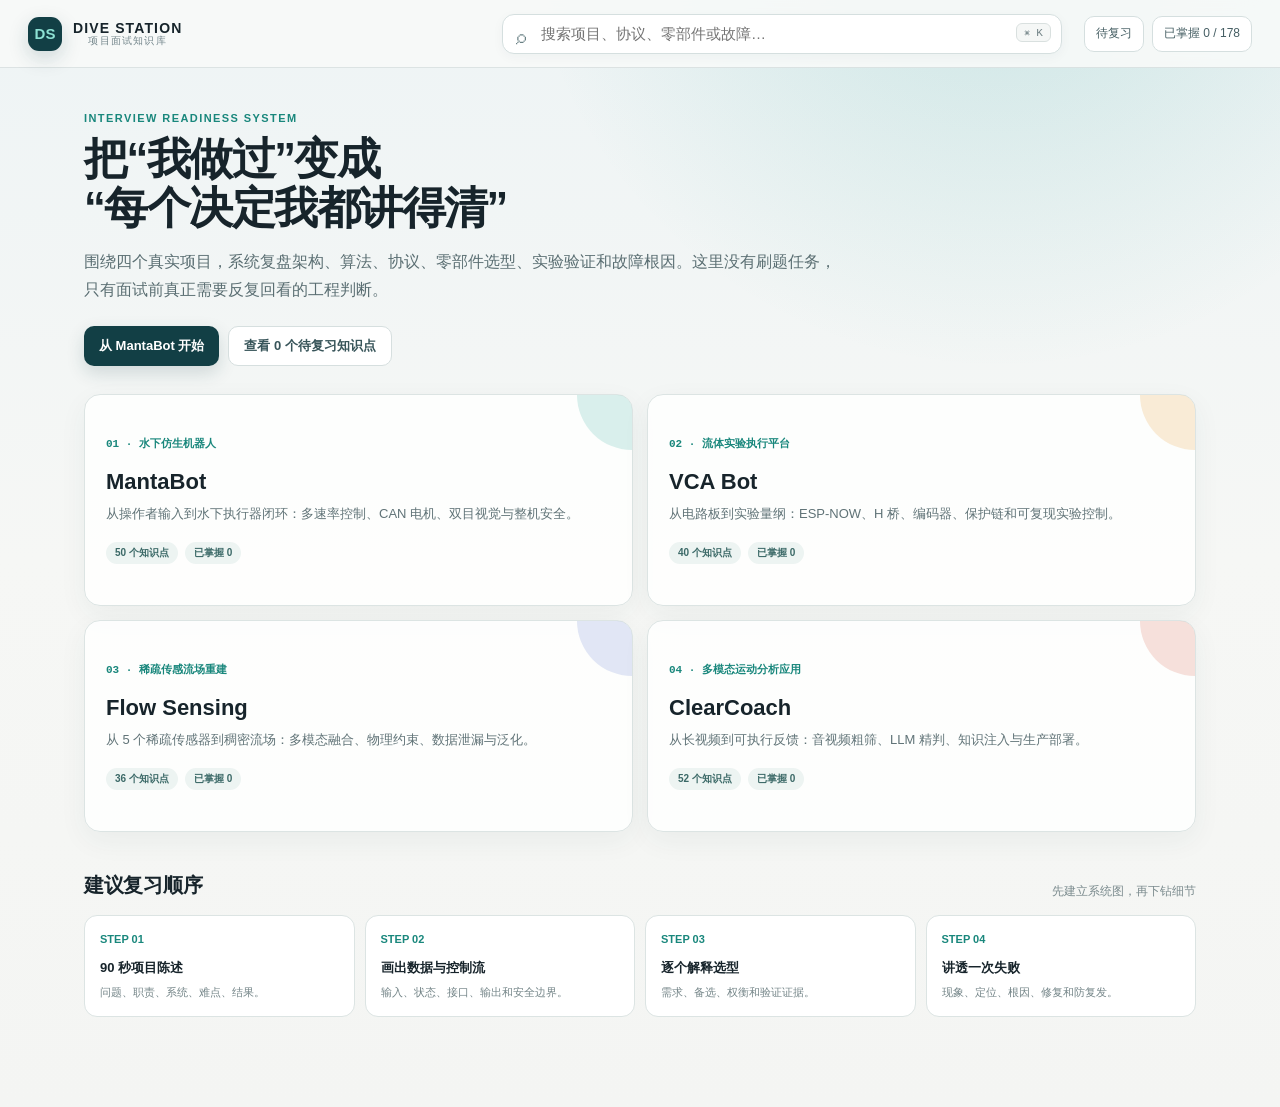
==== commit 2d055e07: "bug fixed" ====
--- a/index.html
+++ b/index.html
@@ -13,8 +13,9 @@
 }
 *{box-sizing:border-box;margin:0;padding:0}
 html{-webkit-text-size-adjust:100%}
-body{background:var(--ink);color:var(--text);font-family:-apple-system,"Segoe UI",Roboto,sans-serif;font-size:15px;line-height:1.55}
+body{background:var(--ink);color:var(--text);font-family:-apple-system,"Segoe UI",Roboto,sans-serif;font-size:15px;line-height:1.55;overflow-x:hidden}
 button{font-family:inherit;color:inherit;background:none;border:none;cursor:pointer}
+button:focus-visible,input:focus-visible{outline:3px solid rgba(25,135,124,.22);outline-offset:2px}
 code{font-family:ui-monospace,SFMono-Regular,Menlo,Consolas,monospace;background:var(--panel2);border:1px solid var(--line);border-radius:4px;padding:1px 5px;font-size:.87em;color:var(--sonar);white-space:nowrap}
 pre{background:#fafcfd;border:1px solid var(--line);border-radius:8px;padding:12px 14px;overflow-x:auto;font-size:13px;line-height:1.5;margin:10px 0}
 pre code{background:none;border:none;padding:0;color:var(--text);font-size:inherit;white-space:pre}
@@ -157,7 +158,9 @@
 .kb-iconbtn{height:36px;padding:0 11px;border:1px solid #d5dfdf;border-radius:10px;background:#fff;color:#455e63;font-size:12px}
 .kb-iconbtn:hover{border-color:#6caaa3;color:#123f45}
 .kb-layout{display:grid;grid-template-columns:268px minmax(0,1fr);max-width:1520px;margin:0 auto}
+.kb-layout.home{grid-template-columns:minmax(0,1fr)}
 .kb-side{position:sticky;top:68px;height:calc(100vh - 68px);padding:24px 16px 28px;border-right:1px solid rgba(26,63,68,.12);overflow-y:auto}
+.kb-scrim{display:none}
 .kb-back{width:100%;text-align:left;padding:9px 10px;margin-bottom:14px;color:#60777b;font-size:12px;border-radius:9px}
 .kb-back:hover{background:rgba(18,63,69,.06);color:#123f45}
 .kb-project-title{padding:0 10px 17px}
@@ -265,49 +268,85 @@
   .kb-path{grid-template-columns:repeat(2,minmax(0,1fr))}
 }
 @media(max-width:720px){
-  .kb-top{height:60px;padding:0 14px;gap:10px}
-  .kb-brand small,.kb-head-actions{display:none}
-  .kb-search input{height:38px;padding-right:12px}
+  .kb-top{height:60px;padding:0 max(12px,env(safe-area-inset-right)) 0 max(12px,env(safe-area-inset-left));gap:9px}
+  .kb-brand>span:last-child,.kb-head-actions{display:none}
+  .kb-brand{min-width:34px}
+  .kb-mark{width:34px;height:34px}
+  .kb-search{min-width:0}
+  .kb-search input{height:38px;padding:0 10px 0 35px;font-size:14px}
   .kb-search kbd{display:none}
   .kb-layout{display:block}
-  .kb-side{position:fixed;z-index:60;left:0;top:60px;width:280px;height:calc(100vh - 60px);background:#f8faf9;transform:translateX(-105%);transition:.2s;box-shadow:20px 0 40px rgba(10,40,45,.15)}
+  .kb-side{position:fixed;z-index:70;left:0;top:60px;width:min(86vw,310px);height:calc(100dvh - 60px);padding-bottom:max(28px,env(safe-area-inset-bottom));background:#f8faf9;transform:translateX(-105%);transition:transform .2s ease;box-shadow:20px 0 40px rgba(10,40,45,.15)}
   .kb-side.open{transform:translateX(0)}
+  .kb-scrim{position:fixed;inset:60px 0 0;z-index:65;background:rgba(11,36,40,.38);backdrop-filter:blur(2px)}
+  .kb-scrim.show{display:block}
   .kb-mobile-menu{display:block}
-  .kb-main{padding:28px 16px 70px}
+  .kb-main{width:100%!important;max-width:none!important;margin:0!important;padding:27px 16px max(72px,env(safe-area-inset-bottom))}
   .kb-project-grid,.kb-story-grid{grid-template-columns:1fr}
+  .kb-project-grid{gap:11px;margin-top:23px}
+  .kb-project-card{min-height:0;padding:18px}
+  .kb-project-card h3{font-size:20px;margin:14px 0 6px}
   .kb-path{grid-template-columns:1fr 1fr}
   .kb-title{font-size:31px}
+  .kb-lead{font-size:14px;line-height:1.7}
+  .kb-section{margin-top:31px}
+  .kb-section-head{align-items:start}
+  .kb-actions{display:grid;grid-template-columns:1fr}
+  .kb-primary,.kb-secondary,.kb-iconbtn,.kb-navbtn{min-height:44px}
+  .kb-primary,.kb-secondary{width:100%;text-align:center}
+  .kb-overview-grid{gap:11px}
+  .kb-hero-card,.kb-panel{padding:17px}
+  .kb-card-head{padding:14px 13px;grid-template-columns:24px minmax(0,1fr) 16px}
   .kb-card-body{padding-left:16px}
-  .kb-card-title span{max-width:235px}
-  .kb-protocols{display:block;overflow-x:auto}
+  .kb-card-title span{max-width:none;white-space:normal;line-height:1.45}
+  .kb-card-tools{display:grid;grid-template-columns:1fr 1fr}
+  .kb-mini{min-height:40px}
+  .kb-protocols,.kb-protocols tbody,.kb-protocols tr,.kb-protocols td{display:block;width:100%}
+  .kb-protocols{background:transparent;border:0;overflow:visible}
+  .kb-protocols thead{display:none}
+  .kb-protocols tr{margin-bottom:11px;padding:13px 15px;background:#fff;border:1px solid #dbe3e2;border-radius:13px}
+  .kb-protocols td{padding:5px 0 5px 92px;border:0;position:relative;min-height:28px;white-space:normal}
+  .kb-protocols td:before{position:absolute;left:0;top:5px;width:82px;color:#7b8b8e;font-size:10px;font-weight:800;letter-spacing:.05em}
+  .kb-protocols td:nth-child(1):before{content:"协议 / 部件"}
+  .kb-protocols td:nth-child(2):before{content:"项目角色"}
+  .kb-protocols td:nth-child(3):before{content:"选择原因"}
+  .kb-protocols td:nth-child(4):before{content:"风险"}
+  .kb-modal{padding:68px 10px 12px;align-items:start}
+  .kb-modal-box{max-height:calc(100dvh - 80px);padding:12px;border-radius:14px}
+  .kb-modal-top{gap:8px}
+  .kb-modal-top input{min-width:0}
+}
+@media(max-width:430px){
+  .kb-main{padding-left:13px;padding-right:13px}
+  .kb-title{font-size:28px}
+  .kb-path{grid-template-columns:1fr}
+  .kb-section-head{display:block}
+  .kb-section-note{display:block;margin-top:5px}
+  .kb-card-tools{grid-template-columns:1fr}
+  .kb-protocols td{padding-left:84px}
+  .kb-protocols td:before{width:76px}
 }
 </style>
 </head>
 <body>
-<div id="topbar">
-<header>
-  <button id="menuBtn">&#9776;</button>
-  <h1>DIVE STATION <span class="tick">&#9646;</span></h1>
-  <div id="depth"><div id="depthFill"></div></div>
-  <span id="statLabel"></span>
-  <span id="engChip" class="chip">python: idle</span>
-  <button id="langBtn" class="tbtn">EN / 中文</button>
-  <button id="exportBtn" class="tbtn">Export</button>
-  <button id="importBtn" class="tbtn">Import</button>
-  <input type="file" id="importFile" accept="application/json" style="display:none">
-</header>
-<div id="modtabs">
-  <button data-m="home" class="on">Overview</button>
-  <button data-m="manual">Field Manual</button>
-  <button data-m="prob">Problems <span class="cnt" id="tabProbCnt"></span></button>
-  <button data-m="deck">Knowledge Deck <span class="cnt" id="tabDeckCnt"></span></button>
+<div class="kb-shell">
+  <header class="kb-top">
+    <div class="kb-brand"><span class="kb-mark">DS</span><span><strong>DIVE STATION</strong><small>项目面试知识库</small></span></div>
+  </header>
+  <div class="kb-layout" style="display:block">
+    <main class="kb-main" style="max-width:1120px;margin:0 auto">
+      <div class="kb-eyebrow">INTERVIEW READINESS SYSTEM</div>
+      <h1 class="kb-title">把“我做过”变成<br>“每个决定我都讲得清”</h1>
+      <p class="kb-lead">围绕四个真实项目，系统复盘架构、算法、协议、零部件选型、实验验证和故障根因。</p>
+      <div class="kb-project-grid">
+        <div class="kb-project-card"><span class="kb-project-no">01 · 水下仿生机器人</span><h3>MantaBot</h3><p>多速率控制、CAN 电机、双目视觉与整机安全。</p></div>
+        <div class="kb-project-card"><span class="kb-project-no">02 · 流体实验执行平台</span><h3>VCA Bot</h3><p>ESP-NOW、H 桥、编码器、保护链和实验控制。</p></div>
+        <div class="kb-project-card"><span class="kb-project-no">03 · 稀疏传感流场重建</span><h3>Flow Sensing</h3><p>多模态融合、物理约束、数据泄漏与泛化。</p></div>
+        <div class="kb-project-card"><span class="kb-project-no">04 · 多模态运动分析</span><h3>ClearCoach</h3><p>音视频粗筛、LLM 精判、知识注入与生产部署。</p></div>
+      </div>
+    </main>
+  </div>
 </div>
-</div>
-<div class="wrap">
-  <nav id="nav"></nav>
-  <main id="main"></main>
-</div>
-<div id="scrim"></div>
 <script>
 /* ============ Field Manual: Python Handbook ============ */
 const MANUAL = [
@@ -1785,6 +1824,8 @@
 tests:[{a:[],w:[[1],[2]]}],fl:{}}
 ];
 
+/* ============ Legacy quiz app (kept as data archive, intentionally disabled) ============ */
+if(false){
 /* ============ App logic ============ */
 const $=s=>document.querySelector(s);
 function esc(s){return String(s).replace(/&/g,"&amp;").replace(/</g,"&lt;").replace(/>/g,"&gt;")}
@@ -2132,7 +2173,11 @@
 $("#menuBtn").onclick=()=>{$("#nav").classList.toggle("open");$("#scrim").classList.toggle("show")};
 $("#scrim").onclick=closeNav;
 
+}
+
 /* ============ Chinese project interview knowledge base ============ */
+function kbEsc(s){return String(s??"").replace(/&/g,"&amp;").replace(/</g,"&lt;").replace(/>/g,"&gt;").replace(/"/g,"&quot;")}
+function kbMd(s){return kbEsc(s).replace(/`([^`]+)`/g,"<code>$1</code>").replace(/\*\*([^*]+)\*\*/g,"<b>$1</b>")}
 const KB_PROJECTS={
   mantabot:{
     no:"01",name:"MantaBot",type:"水下仿生机器人",accent:"#58b9ad",
@@ -2242,7 +2287,6 @@
 function kbClean(v){let s=String(v||"");KB_CLEAN_REPL.forEach(([a,b])=>{s=s.split(a).join(b)});return s}
 function kbLoad(){
   try{const x=JSON.parse(localStorage.getItem(KB_KEY));if(x&&typeof x==="object")KB_STATE={...KB_STATE,...x}}catch(e){}
-  if(!Object.keys(KB_STATE.known).length&&S.studied)KB_STATE.known={...S.studied};
 }
 function kbSave(){try{localStorage.setItem(KB_KEY,JSON.stringify(KB_STATE))}catch(e){}}
 function kbProjectCards(p){return DECK.filter(c=>c.proj===p)}
@@ -2260,21 +2304,42 @@
       <div class="kb-head-actions"><button class="kb-iconbtn" id="kbStarred">待复习</button><button class="kb-iconbtn" id="kbProgress">已掌握 ${kbTotalKnown()} / ${DECK.length}</button></div>
     </header>
     <div class="kb-layout"><aside class="kb-side" id="kbSide"></aside><main class="kb-main" id="kbMain"></main></div>
+    <div class="kb-scrim" id="kbScrim" aria-hidden="true"></div>
   </div>`;
   document.getElementById("kbHome").onclick=()=>{KB_STATE.project=null;KB_STATE.view="home";KB_STATE.filter="all";kbSave();kbRender()};
-  document.getElementById("kbMenu").onclick=()=>document.getElementById("kbSide").classList.toggle("open");
+  document.getElementById("kbMenu").onclick=()=>kbDrawer(!document.getElementById("kbSide").classList.contains("open"));
+  document.getElementById("kbScrim").onclick=()=>kbDrawer(false);
   document.getElementById("kbStarred").onclick=()=>{KB_STATE.filter=KB_STATE.filter==="starred"?"all":"starred";kbRender()};
   document.getElementById("kbProgress").onclick=()=>{KB_STATE.filter=KB_STATE.filter==="unknown"?"all":"unknown";kbRender()};
   const si=document.getElementById("kbSearch");
   si.onfocus=()=>kbOpenSearch(si.value);si.oninput=()=>kbOpenSearch(si.value);
-  document.addEventListener("keydown",e=>{if((e.metaKey||e.ctrlKey)&&e.key.toLowerCase()==="k"){e.preventDefault();document.getElementById("kbSearch")?.focus()}if(e.key==="Escape")document.querySelector(".kb-modal")?.remove()});
+  document.addEventListener("keydown",e=>{if((e.metaKey||e.ctrlKey)&&e.key.toLowerCase()==="k"){e.preventDefault();document.getElementById("kbSearch")?.focus()}if(e.key==="Escape"){document.querySelector(".kb-modal")?.remove();kbDrawer(false)}});
+  window.addEventListener("resize",()=>{if(window.innerWidth>720)kbDrawer(false)});
   kbRender();
+}
+function kbDrawer(open){
+  const side=document.getElementById("kbSide"),scrim=document.getElementById("kbScrim"),menu=document.getElementById("kbMenu");
+  if(!side||!scrim||!menu)return;
+  side.classList.toggle("open",open);
+  scrim.classList.toggle("show",open);
+  scrim.setAttribute("aria-hidden",String(!open));
+  menu.setAttribute("aria-expanded",String(open));
 }
 function kbRender(){
   const side=document.getElementById("kbSide"),main=document.getElementById("kbMain");
   if(!side||!main)return;
-  if(!KB_STATE.project){side.innerHTML="";side.style.display="none";main.style.maxWidth="1240px";kbRenderHome(main);return}
-  side.style.display="";main.style.maxWidth="";
+  const layout=document.querySelector(".kb-layout");
+  const menu=document.getElementById("kbMenu");
+  kbDrawer(false);
+  if(!KB_STATE.project){
+    side.innerHTML="";side.style.display="none";
+    menu.style.visibility="hidden";
+    layout.classList.add("home");
+    main.style.maxWidth="1240px";main.style.width="100%";main.style.margin="0 auto";
+    kbRenderHome(main);return
+  }
+  side.style.display="";menu.style.visibility="";layout.classList.remove("home");
+  main.style.maxWidth="";main.style.width="";main.style.margin="";
   const p=KB_STATE.project,meta=KB_PROJECTS[p],cards=kbProjectCards(p),done=kbKnownCount(p),pct=Math.round(100*done/cards.length);
   side.innerHTML=`<button class="kb-back" data-home>← 全部项目</button>
     <div class="kb-project-title"><span>${meta.type}</span><h2>${meta.name}</h2></div>
@@ -2282,7 +2347,7 @@
     ${KB_CATS.map(([k,n,i])=>`<button class="kb-navbtn ${KB_STATE.view===k?"on":""}" data-view="${k}"><span class="kb-navico">${i}</span><span>${n}</span>${["algo","pylang","hw","math","gotcha"].includes(k)?`<span class="kb-count">${cards.filter(c=>c.cat===k).length}</span>`:""}</button>`).join("")}
     <div class="kb-side-progress"><div class="row"><span>项目掌握度</span><b>${done} / ${cards.length}</b></div><div class="kb-progress"><i style="width:${pct}%"></i></div></div>`;
   side.querySelector("[data-home]").onclick=()=>{KB_STATE.project=null;KB_STATE.view="home";KB_STATE.filter="all";kbSave();kbRender()};
-  side.querySelectorAll("[data-view]").forEach(b=>b.onclick=()=>{KB_STATE.view=b.dataset.view;KB_STATE.filter="all";kbSave();kbRender();side.classList.remove("open");window.scrollTo(0,0)});
+  side.querySelectorAll("[data-view]").forEach(b=>b.onclick=()=>{KB_STATE.view=b.dataset.view;KB_STATE.filter="all";kbSave();kbRender();window.scrollTo(0,0)});
   if(KB_STATE.view==="overview")kbRenderOverview(main,p);
   else if(KB_STATE.view==="interview")kbRenderInterview(main,p);
   else kbRenderCategory(main,p,KB_STATE.view);
@@ -2328,12 +2393,12 @@
 function kbCardHTML(c){
   const solved=kbClean(c.solved_zh||c.solved),detail=kbClean(c.detail_zh||c.detail),recall=kbClean(c.recall_zh||c.recall);
   return `<article class="kb-card ${KB_STATE.known[c.id]?"done":""}" data-id="${c.id}">
-    <button class="kb-card-head" aria-expanded="false"><span class="kb-dot">${KB_STATE.known[c.id]?"✓":"·"}</span><span class="kb-card-title"><strong>${md(solved)}</strong><span>${md(c.term)}</span></span><span class="kb-chevron">⌄</span></button>
+    <button class="kb-card-head" aria-expanded="false"><span class="kb-dot">${KB_STATE.known[c.id]?"✓":"·"}</span><span class="kb-card-title"><strong>${kbMd(solved)}</strong><span>${kbMd(c.term)}</span></span><span class="kb-chevron">⌄</span></button>
     <div class="kb-card-body">
-      <div class="kb-block"><label>技术关键词</label><p>${md(c.term)}</p></div>
-      <div class="kb-block"><label>这个项目为什么需要它</label><p>${md(solved)}</p></div>
-      <div class="kb-block"><label>项目中的做法与权衡</label><p>${md(detail)}</p></div>
-      <div class="kb-block"><label>面试官可能追问</label><p class="kb-question">${md(recall)}</p></div>
+      <div class="kb-block"><label>技术关键词</label><p>${kbMd(c.term)}</p></div>
+      <div class="kb-block"><label>这个项目为什么需要它</label><p>${kbMd(solved)}</p></div>
+      <div class="kb-block"><label>项目中的做法与权衡</label><p>${kbMd(detail)}</p></div>
+      <div class="kb-block"><label>面试官可能追问</label><p class="kb-question">${kbMd(recall)}</p></div>
       <div class="kb-card-tools"><button class="kb-mini ${KB_STATE.known[c.id]?"on":""}" data-known>${KB_STATE.known[c.id]?"✓ 已掌握":"标记为已掌握"}</button><button class="kb-mini ${KB_STATE.starred[c.id]?"on":""}" data-star>${KB_STATE.starred[c.id]?"★ 待复习":"☆ 加入待复习"}</button></div>
     </div></article>`;
 }
@@ -2390,19 +2455,20 @@
 function kbOpenSearch(initial=""){
   document.querySelector(".kb-modal")?.remove();
   const modal=document.createElement("div");modal.className="kb-modal";
-  modal.innerHTML=`<div class="kb-modal-box"><div class="kb-modal-top"><input id="kbModalSearch" placeholder="例如：CAN、watchdog、为什么选 ESP-NOW、烧板…" value="${esc(initial)}"><button class="kb-iconbtn" data-close>关闭</button></div><div class="kb-results"></div></div>`;
+  modal.innerHTML=`<div class="kb-modal-box"><div class="kb-modal-top"><input id="kbModalSearch" placeholder="例如：CAN、watchdog、为什么选 ESP-NOW、烧板…" value="${kbEsc(initial)}"><button class="kb-iconbtn" data-close>关闭</button></div><div class="kb-results"></div></div>`;
   document.body.appendChild(modal);
   const input=modal.querySelector("input"),results=modal.querySelector(".kb-results");
   function run(){
     const q=input.value.trim().toLowerCase();
     const hits=(q?DECK.filter(c=>[c.term,c.detail,c.detail_zh,c.solved,c.solved_zh,c.recall,c.recall_zh,KB_PROJECTS[c.proj].name].join(" ").toLowerCase().includes(q)):DECK.filter(c=>KB_STATE.starred[c.id])).slice(0,30);
-    results.innerHTML=hits.length?hits.map(c=>`<button class="kb-result" data-result="${c.id}"><strong>${md(kbClean(c.solved_zh||c.solved))}</strong><span>${KB_PROJECTS[c.proj].name} · ${kbCategoryName(c.cat)} · ${md(c.term)}</span></button>`).join(""):`<div class="kb-empty">${q?"没有找到匹配内容。试试协议名、部件型号或故障现象。":"输入关键词开始全库搜索。"}</div>`;
+    results.innerHTML=hits.length?hits.map(c=>`<button class="kb-result" data-result="${c.id}"><strong>${kbMd(kbClean(c.solved_zh||c.solved))}</strong><span>${KB_PROJECTS[c.proj].name} · ${kbCategoryName(c.cat)} · ${kbMd(c.term)}</span></button>`).join(""):`<div class="kb-empty">${q?"没有找到匹配内容。试试协议名、部件型号或故障现象。":"输入关键词开始全库搜索。"}</div>`;
     results.querySelectorAll("[data-result]").forEach(b=>b.onclick=()=>{const c=DECK.find(x=>x.id===b.dataset.result);KB_STATE.project=c.proj;KB_STATE.view=c.cat;KB_STATE.filter="all";kbSave();modal.remove();kbRender();setTimeout(()=>{const card=document.querySelector('[data-id="'+c.id+'"]');if(card){card.classList.add("open");card.scrollIntoView({behavior:"smooth",block:"center"})}},50)});
   }
   input.oninput=run;modal.querySelector("[data-close]").onclick=()=>modal.remove();modal.onclick=e=>{if(e.target===modal)modal.remove()};input.focus();run();
 }
 
-(async()=>{await loadState();kbLoad();kbShell()})();
+kbLoad();
+kbShell();
 </script>
 </body>
 </html>
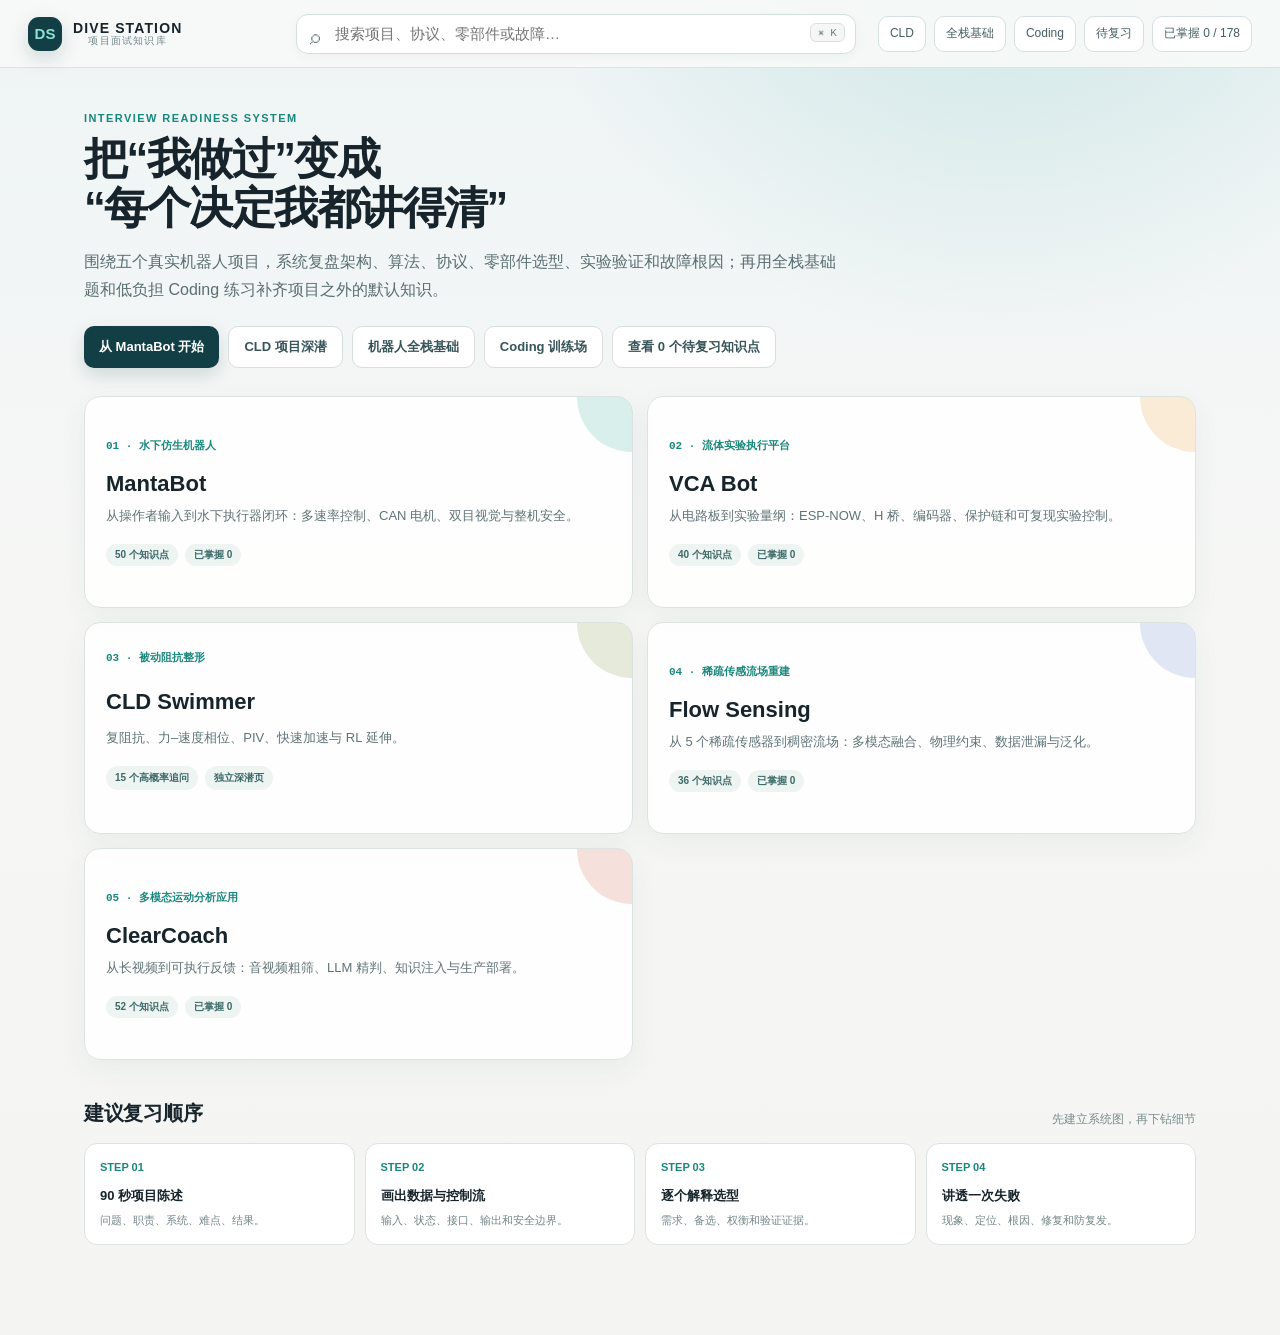
==== commit 20f038c0: "update the coding test" ====
--- a/index.html
+++ b/index.html
@@ -155,7 +155,7 @@
 .kb-search kbd{position:absolute;right:11px;top:9px;border:1px solid #d9e0df;background:#f5f7f6;color:#718286;border-radius:6px;
   padding:2px 7px;font:11px ui-monospace,SFMono-Regular,Menlo,monospace}
 .kb-head-actions{display:flex;align-items:center;gap:8px}
-.kb-iconbtn{height:36px;padding:0 11px;border:1px solid #d5dfdf;border-radius:10px;background:#fff;color:#455e63;font-size:12px}
+.kb-iconbtn{height:36px;padding:0 11px;border:1px solid #d5dfdf;border-radius:10px;background:#fff;color:#455e63;font-size:12px;text-decoration:none;display:inline-flex;align-items:center;justify-content:center;white-space:nowrap}
 .kb-iconbtn:hover{border-color:#6caaa3;color:#123f45}
 .kb-layout{display:grid;grid-template-columns:268px minmax(0,1fr);max-width:1520px;margin:0 auto}
 .kb-layout.home{grid-template-columns:minmax(0,1fr)}
@@ -193,6 +193,7 @@
 .kb-project-grid{display:grid;grid-template-columns:repeat(2,minmax(0,1fr));gap:14px;margin-top:28px}
 .kb-project-card{position:relative;text-align:left;background:rgba(255,255,255,.86);border:1px solid #dce4e3;border-radius:16px;padding:21px;
   min-height:212px;overflow:hidden;box-shadow:0 9px 28px rgba(34,67,69,.055);transition:.2s ease}
+a.kb-project-card{display:block;color:inherit;text-decoration:none}
 .kb-project-card:hover{transform:translateY(-2px);border-color:#77ada7;box-shadow:0 13px 30px rgba(34,67,69,.1)}
 .kb-project-card:after{content:"";position:absolute;width:110px;height:110px;border-radius:50%;right:-55px;top:-55px;background:var(--accent,#86cfc3);opacity:.22}
 .kb-project-no{font:700 11px ui-monospace,SFMono-Regular,Menlo,monospace;color:#19877c}
@@ -337,12 +338,13 @@
     <main class="kb-main" style="max-width:1120px;margin:0 auto">
       <div class="kb-eyebrow">INTERVIEW READINESS SYSTEM</div>
       <h1 class="kb-title">把“我做过”变成<br>“每个决定我都讲得清”</h1>
-      <p class="kb-lead">围绕四个真实项目，系统复盘架构、算法、协议、零部件选型、实验验证和故障根因。</p>
+      <p class="kb-lead">围绕五个真实机器人项目，系统复盘架构、算法、协议、实验验证和故障根因，并补齐机器人全栈基础与 Coding 训练。</p>
       <div class="kb-project-grid">
         <div class="kb-project-card"><span class="kb-project-no">01 · 水下仿生机器人</span><h3>MantaBot</h3><p>多速率控制、CAN 电机、双目视觉与整机安全。</p></div>
         <div class="kb-project-card"><span class="kb-project-no">02 · 流体实验执行平台</span><h3>VCA Bot</h3><p>ESP-NOW、H 桥、编码器、保护链和实验控制。</p></div>
-        <div class="kb-project-card"><span class="kb-project-no">03 · 稀疏传感流场重建</span><h3>Flow Sensing</h3><p>多模态融合、物理约束、数据泄漏与泛化。</p></div>
-        <div class="kb-project-card"><span class="kb-project-no">04 · 多模态运动分析</span><h3>ClearCoach</h3><p>音视频粗筛、LLM 精判、知识注入与生产部署。</p></div>
+        <a class="kb-project-card" href="cld.html"><span class="kb-project-no">03 · 被动阻抗整形</span><h3>CLD Swimmer</h3><p>复阻抗、力–速度相位、PIV、快速加速与 RL 延伸。</p></a>
+        <div class="kb-project-card"><span class="kb-project-no">04 · 稀疏传感流场重建</span><h3>Flow Sensing</h3><p>多模态融合、物理约束、数据泄漏与泛化。</p></div>
+        <div class="kb-project-card"><span class="kb-project-no">05 · 多模态运动分析</span><h3>ClearCoach</h3><p>音视频粗筛、LLM 精判、知识注入与生产部署。</p></div>
       </div>
     </main>
   </div>
@@ -2220,7 +2222,7 @@
     ]
   },
   flow:{
-    no:"03",name:"Flow Sensing",type:"稀疏传感流场重建",accent:"#7d91d7",
+    no:"04",name:"Flow Sensing",type:"稀疏传感流场重建",accent:"#7d91d7",
     tagline:"从 5 个稀疏传感器到稠密流场：多模态融合、物理约束、数据泄漏与泛化。",
     intro:"Flow Sensing 研究如何用 5 个局部压力/PIV 观测重建完整速度与涡量场。方法采用两阶段训练：先让 autoencoder decoder 学习流场结构，再学习稀疏传感器到隐空间/网格查询的映射；同时用 Fourier 位置编码、梯度损失、涡量加权和散度约束保留尖锐涡结构。",
     pitch:"这个项目的核心不是堆更大的模型，而是判断信息瓶颈在哪里。早期 cross-attention 只有 5 个 sensor token，输出秩被限制在 5 左右，涡量 SSIM 长期卡在约 0.13；继续调参不会解决结构性瓶颈。我加入 learnable spatial tokens，并重新审视 case-level split、phase oracle leakage 和自由来流像素主导指标的问题，确保模型学到的是可部署的泛化，而不是数据集捷径。",
@@ -2239,7 +2241,7 @@
     ]
   },
   coach:{
-    no:"04",name:"ClearCoach",type:"多模态运动分析应用",accent:"#d87562",
+    no:"05",name:"ClearCoach",type:"多模态运动分析应用",accent:"#d87562",
     tagline:"从长视频到可执行反馈：音视频粗筛、LLM 精判、知识注入与生产部署。",
     intro:"ClearCoach 是面向羽毛球训练的多模态分析应用。它先用音频 onset、帧差和物理时间约束从 30–90 分钟视频中定位候选击球，再把高信息密度的 contact sheet 交给视觉模型做动作阶段和技术问题分析，最后结合结构化中文教练知识生成可执行反馈。",
     pitch:"ClearCoach 的工程关键是让确定性计算和 LLM 各做擅长的部分。传统信号处理负责把搜索空间从长视频缩到 30 帧左右，LLM 只做需要语义理解的精判；Flash 做便宜的第一阶段，Pro 做少量高价值分析。上线时我又处理了大文件上传、长请求超时、输出 schema 不稳定和多用户文件隔离，避免原型在生产边界失效。",
@@ -2301,7 +2303,7 @@
         <span class="kb-mark">DS</span><span><strong>DIVE STATION</strong><small>项目面试知识库</small></span>
       </button>
       <div class="kb-search"><input id="kbSearch" type="search" placeholder="搜索项目、协议、零部件或故障…" autocomplete="off"><kbd>⌘ K</kbd></div>
-      <div class="kb-head-actions"><button class="kb-iconbtn" id="kbStarred">待复习</button><button class="kb-iconbtn" id="kbProgress">已掌握 ${kbTotalKnown()} / ${DECK.length}</button></div>
+      <div class="kb-head-actions"><a class="kb-iconbtn" href="cld.html">CLD</a><a class="kb-iconbtn" href="fundamentals.html">全栈基础</a><a class="kb-iconbtn" href="coding.html">Coding</a><button class="kb-iconbtn" id="kbStarred">待复习</button><button class="kb-iconbtn" id="kbProgress">已掌握 ${kbTotalKnown()} / ${DECK.length}</button></div>
     </header>
     <div class="kb-layout"><aside class="kb-side" id="kbSide"></aside><main class="kb-main" id="kbMain"></main></div>
     <div class="kb-scrim" id="kbScrim" aria-hidden="true"></div>
@@ -2358,12 +2360,12 @@
   const totalStar=DECK.filter(c=>KB_STATE.starred[c.id]).length;
   main.innerHTML=`<div class="kb-eyebrow">INTERVIEW READINESS SYSTEM</div>
     <h1 class="kb-title">把“我做过”变成<br>“每个决定我都讲得清”</h1>
-    <p class="kb-lead">围绕四个真实项目，系统复盘架构、算法、协议、零部件选型、实验验证和故障根因。这里没有刷题任务，只有面试前真正需要反复回看的工程判断。</p>
-    <div class="kb-actions"><button class="kb-primary" data-open="mantabot">从 MantaBot 开始</button><button class="kb-secondary" data-review>查看 ${totalStar} 个待复习知识点</button></div>
-    <div class="kb-project-grid">${Object.entries(KB_PROJECTS).map(([k,p])=>`<button class="kb-project-card" data-project="${k}" style="--accent:${p.accent}">
+    <p class="kb-lead">围绕五个真实机器人项目，系统复盘架构、算法、协议、零部件选型、实验验证和故障根因；再用全栈基础题和低负担 Coding 练习补齐项目之外的默认知识。</p>
+    <div class="kb-actions"><button class="kb-primary" data-open="mantabot">从 MantaBot 开始</button><a class="kb-secondary" href="cld.html" style="text-decoration:none">CLD 项目深潜</a><a class="kb-secondary" href="fundamentals.html" style="text-decoration:none">机器人全栈基础</a><a class="kb-secondary" href="coding.html" style="text-decoration:none">Coding 训练场</a><button class="kb-secondary" data-review>查看 ${totalStar} 个待复习知识点</button></div>
+    <div class="kb-project-grid">${Object.entries(KB_PROJECTS).map(([k,p])=>`<button class="kb-project-card" data-project="${k}" style="--accent:${p.accent};order:${p.no}">
       <span class="kb-project-no">${p.no} · ${p.type}</span><h3>${p.name}</h3><p>${p.tagline}</p>
       <span class="kb-project-meta"><span class="kb-pill">${kbProjectCards(k).length} 个知识点</span><span class="kb-pill">已掌握 ${kbKnownCount(k)}</span></span>
-    </button>`).join("")}</div>
+    </button>`).join("")}<a class="kb-project-card" href="cld.html" style="--accent:#8fa55b;order:3"><span class="kb-project-no">03 · 被动阻抗整形</span><h3>CLD Swimmer</h3><p>复阻抗、力–速度相位、PIV、快速加速与 RL 延伸。</p><span class="kb-project-meta"><span class="kb-pill">15 个高概率追问</span><span class="kb-pill">独立深潜页</span></span></a></div>
     <section class="kb-section"><div class="kb-section-head"><h2>建议复习顺序</h2><span class="kb-section-note">先建立系统图，再下钻细节</span></div>
       <div class="kb-path">
         <div class="kb-step"><b>STEP 01</b><strong>90 秒项目陈述</strong><p>问题、职责、系统、难点、结果。</p></div>
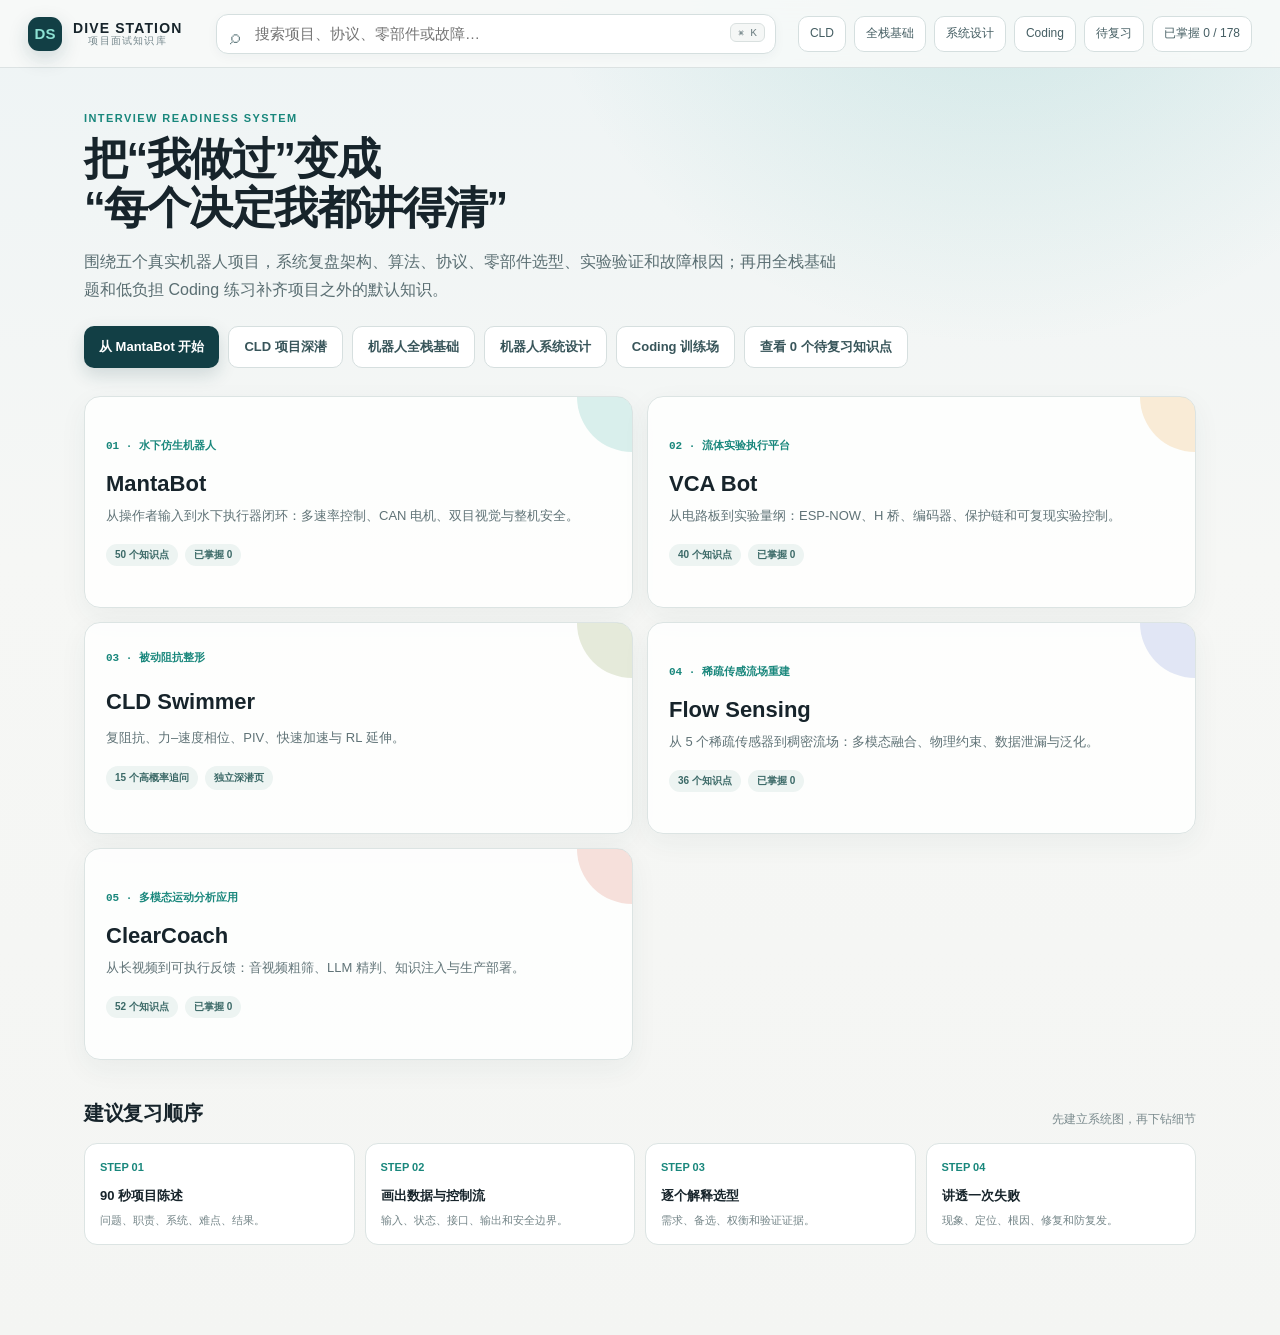
==== commit c83c695d: "add some related questions" ====
--- a/index.html
+++ b/index.html
@@ -2303,7 +2303,7 @@
         <span class="kb-mark">DS</span><span><strong>DIVE STATION</strong><small>项目面试知识库</small></span>
       </button>
       <div class="kb-search"><input id="kbSearch" type="search" placeholder="搜索项目、协议、零部件或故障…" autocomplete="off"><kbd>⌘ K</kbd></div>
-      <div class="kb-head-actions"><a class="kb-iconbtn" href="cld.html">CLD</a><a class="kb-iconbtn" href="fundamentals.html">全栈基础</a><a class="kb-iconbtn" href="coding.html">Coding</a><button class="kb-iconbtn" id="kbStarred">待复习</button><button class="kb-iconbtn" id="kbProgress">已掌握 ${kbTotalKnown()} / ${DECK.length}</button></div>
+      <div class="kb-head-actions"><a class="kb-iconbtn" href="cld.html">CLD</a><a class="kb-iconbtn" href="fundamentals.html">全栈基础</a><a class="kb-iconbtn" href="system-design.html">系统设计</a><a class="kb-iconbtn" href="coding.html">Coding</a><button class="kb-iconbtn" id="kbStarred">待复习</button><button class="kb-iconbtn" id="kbProgress">已掌握 ${kbTotalKnown()} / ${DECK.length}</button></div>
     </header>
     <div class="kb-layout"><aside class="kb-side" id="kbSide"></aside><main class="kb-main" id="kbMain"></main></div>
     <div class="kb-scrim" id="kbScrim" aria-hidden="true"></div>
@@ -2361,7 +2361,7 @@
   main.innerHTML=`<div class="kb-eyebrow">INTERVIEW READINESS SYSTEM</div>
     <h1 class="kb-title">把“我做过”变成<br>“每个决定我都讲得清”</h1>
     <p class="kb-lead">围绕五个真实机器人项目，系统复盘架构、算法、协议、零部件选型、实验验证和故障根因；再用全栈基础题和低负担 Coding 练习补齐项目之外的默认知识。</p>
-    <div class="kb-actions"><button class="kb-primary" data-open="mantabot">从 MantaBot 开始</button><a class="kb-secondary" href="cld.html" style="text-decoration:none">CLD 项目深潜</a><a class="kb-secondary" href="fundamentals.html" style="text-decoration:none">机器人全栈基础</a><a class="kb-secondary" href="coding.html" style="text-decoration:none">Coding 训练场</a><button class="kb-secondary" data-review>查看 ${totalStar} 个待复习知识点</button></div>
+    <div class="kb-actions"><button class="kb-primary" data-open="mantabot">从 MantaBot 开始</button><a class="kb-secondary" href="cld.html" style="text-decoration:none">CLD 项目深潜</a><a class="kb-secondary" href="fundamentals.html" style="text-decoration:none">机器人全栈基础</a><a class="kb-secondary" href="system-design.html" style="text-decoration:none">机器人系统设计</a><a class="kb-secondary" href="coding.html" style="text-decoration:none">Coding 训练场</a><button class="kb-secondary" data-review>查看 ${totalStar} 个待复习知识点</button></div>
     <div class="kb-project-grid">${Object.entries(KB_PROJECTS).map(([k,p])=>`<button class="kb-project-card" data-project="${k}" style="--accent:${p.accent};order:${p.no}">
       <span class="kb-project-no">${p.no} · ${p.type}</span><h3>${p.name}</h3><p>${p.tagline}</p>
       <span class="kb-project-meta"><span class="kb-pill">${kbProjectCards(k).length} 个知识点</span><span class="kb-pill">已掌握 ${kbKnownCount(k)}</span></span>
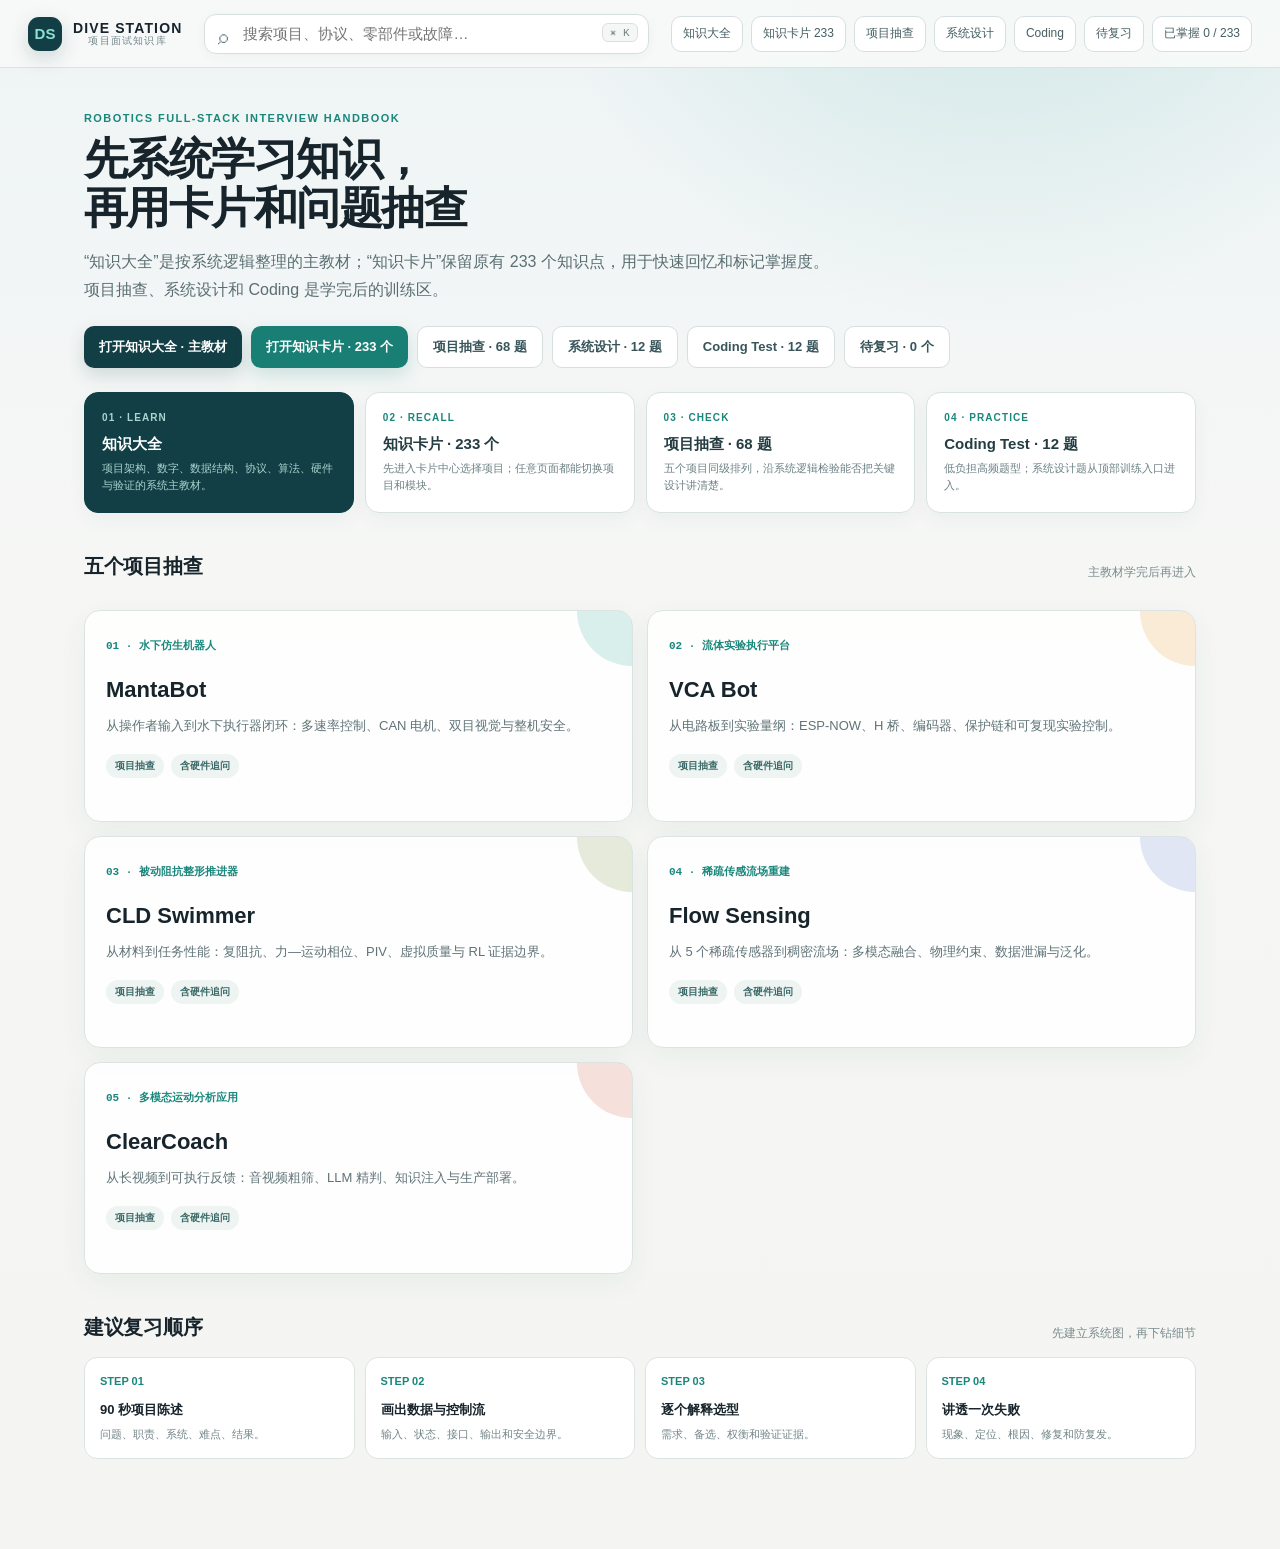
==== commit 00fb1716: "big change" ====
--- a/index.html
+++ b/index.html
@@ -15,7 +15,7 @@
 html{-webkit-text-size-adjust:100%}
 body{background:var(--ink);color:var(--text);font-family:-apple-system,"Segoe UI",Roboto,sans-serif;font-size:15px;line-height:1.55;overflow-x:hidden}
 button{font-family:inherit;color:inherit;background:none;border:none;cursor:pointer}
-button:focus-visible,input:focus-visible{outline:3px solid rgba(25,135,124,.22);outline-offset:2px}
+button:focus-visible,input:focus-visible,a:focus-visible{outline:3px solid rgba(25,135,124,.28);outline-offset:3px}
 code{font-family:ui-monospace,SFMono-Regular,Menlo,Consolas,monospace;background:var(--panel2);border:1px solid var(--line);border-radius:4px;padding:1px 5px;font-size:.87em;color:var(--sonar);white-space:nowrap}
 pre{background:#fafcfd;border:1px solid var(--line);border-radius:8px;padding:12px 14px;overflow-x:auto;font-size:13px;line-height:1.5;margin:10px 0}
 pre code{background:none;border:none;padding:0;color:var(--text);font-size:inherit;white-space:pre}
@@ -140,6 +140,8 @@
 .kb-shell{min-height:100vh;background:
   radial-gradient(circle at 78% -10%,rgba(25,153,145,.18),transparent 30rem),
   linear-gradient(180deg,#eef4f5 0,#f6f7f5 35rem,#f4f5f3 100%);color:#17242b}
+.kb-skip{position:fixed;left:14px;top:8px;z-index:200;transform:translateY(-160%);border-radius:8px;background:#123f45;color:#fff;padding:8px 12px;text-decoration:none}
+.kb-skip:focus{transform:translateY(0)}
 .kb-top{position:sticky;top:0;z-index:50;height:68px;display:flex;align-items:center;gap:22px;padding:0 28px;
   background:rgba(248,250,249,.9);backdrop-filter:blur(18px);border-bottom:1px solid rgba(26,63,68,.12)}
 .kb-brand{display:flex;align-items:center;gap:11px;min-width:max-content}
@@ -181,11 +183,42 @@
 .kb-title{font-size:clamp(28px,3.4vw,46px);line-height:1.12;letter-spacing:-.035em;margin:0;max-width:820px}
 .kb-lead{font-size:16px;color:#5a6e72;max-width:760px;margin:15px 0 0;line-height:1.75}
 .kb-actions{display:flex;gap:9px;flex-wrap:wrap;margin-top:22px}
-.kb-primary,.kb-secondary{border-radius:10px;padding:10px 15px;font-size:13px;font-weight:700}
+.kb-primary,.kb-secondary{display:inline-flex;align-items:center;justify-content:center;border-radius:10px;padding:10px 15px;font-size:13px;font-weight:700}
 .kb-primary{background:#123f45;color:#fff;box-shadow:0 7px 18px rgba(18,63,69,.16)}
 .kb-primary:hover{background:#19545b}
+.kb-primary.alt{background:#197f75;box-shadow:0 7px 18px rgba(25,127,117,.18)}
+.kb-primary.alt:hover{background:#126e66}
 .kb-secondary{background:#fff;border:1px solid #d6dfdf;color:#38555a}
 .kb-secondary:hover{border-color:#6caaa3}
+.kb-mode-grid{display:grid;grid-template-columns:repeat(4,minmax(0,1fr));gap:11px;margin-top:24px}
+.kb-mode{display:block;text-align:left;border:1px solid #d8e2e0;border-radius:14px;background:#fff;padding:17px;color:#243d42;text-decoration:none;box-shadow:0 7px 20px rgba(34,67,69,.045)}
+.kb-mode:hover{border-color:#70aaa4;transform:translateY(-1px)}
+.kb-mode b{display:block;color:#19877c;font-size:10px;letter-spacing:.11em;margin-bottom:7px}
+.kb-mode strong{display:block;font-size:15px}
+.kb-mode span{display:block;color:#6d8084;font-size:11px;line-height:1.55;margin-top:5px}
+.kb-mode.main{background:#123f45;border-color:#123f45;color:#fff}
+.kb-mode.main b,.kb-mode.main span{color:#a9d4cf}
+.kb-focus-grid{display:grid;grid-template-columns:repeat(2,minmax(0,1fr));gap:13px;margin-top:20px}
+.kb-focus-card{position:relative;display:block;text-align:left;border:1px solid #d7e2e0;border-radius:16px;background:#fff;padding:20px;color:#233b40;text-decoration:none;overflow:hidden;box-shadow:0 9px 26px rgba(34,67,69,.055)}
+.kb-focus-card:hover{border-color:#69a79f;transform:translateY(-2px)}
+.kb-focus-card.primary{grid-column:1/-1;background:linear-gradient(135deg,#123f45,#195b5b);border-color:#123f45;color:#fff;padding:25px}
+.kb-focus-card .rank{display:flex;align-items:center;gap:8px;color:#19877c;font-size:10px;font-weight:800;letter-spacing:.1em}
+.kb-focus-card.primary .rank{color:#94ddd2}
+.kb-focus-card h3{font-size:23px;margin:13px 0 7px}
+.kb-focus-card p{color:#65797d;font-size:12px;line-height:1.65;margin:0;max-width:720px}
+.kb-focus-card.primary p{color:#c4dcda}
+.kb-focus-meta{display:flex;gap:7px;flex-wrap:wrap;margin-top:15px}
+.kb-focus-meta span{border-radius:20px;background:#edf4f2;color:#376965;padding:4px 9px;font-size:10px;font-weight:700}
+.kb-focus-card.primary .kb-focus-meta span{background:rgba(255,255,255,.11);color:#ddf2ef}
+.kb-extended-grid{display:grid;grid-template-columns:repeat(2,minmax(0,1fr));gap:10px}
+.kb-extended{display:flex;align-items:center;gap:12px;border:1px solid #dce4e3;border-radius:13px;background:#fff;padding:14px;text-decoration:none;color:#314e53}
+.kb-extended:hover{border-color:#7bafa9}
+.kb-extended b{display:block;font-size:13px}.kb-extended span{display:block;color:#75878a;font-size:10px;margin-top:2px}.kb-extended em{margin-left:auto;color:#19877c;font-style:normal;font-size:11px;font-weight:800}
+.kb-side-projects{display:flex;flex-direction:column;gap:4px;margin-bottom:8px}
+.kb-project-switch{width:100%;display:grid;grid-template-columns:minmax(0,1fr) auto;gap:8px;align-items:center;text-align:left;border-radius:9px;padding:7px 10px;color:#5b7074;font-size:11px}
+.kb-project-switch:hover{background:#edf3f1;color:#173f44}.kb-project-switch.on{background:#dcecea;color:#145f59;font-weight:800}
+.kb-project-switch small{font-size:9px;color:#839395}.kb-project-switch.on small{color:#397d77}
+.kb-priority-note{margin-top:14px;border-left:3px solid #19877c;background:#eef6f4;border-radius:0 10px 10px 0;padding:12px 14px;color:#47686a;font-size:11px;line-height:1.6}
 .kb-section{margin-top:38px}
 .kb-section-head{display:flex;justify-content:space-between;align-items:end;gap:18px;margin-bottom:14px}
 .kb-section h2{font-size:20px;letter-spacing:-.015em;margin:0}
@@ -267,6 +300,8 @@
   .kb-main{padding-left:30px;padding-right:30px}
   .kb-overview-grid{grid-template-columns:1fr}
   .kb-path{grid-template-columns:repeat(2,minmax(0,1fr))}
+  .kb-mode-grid{grid-template-columns:repeat(2,minmax(0,1fr))}
+  .kb-focus-grid{grid-template-columns:1fr 1fr}
 }
 @media(max-width:720px){
   .kb-top{height:60px;padding:0 max(12px,env(safe-area-inset-right)) 0 max(12px,env(safe-area-inset-left));gap:9px}
@@ -288,6 +323,9 @@
   .kb-project-card{min-height:0;padding:18px}
   .kb-project-card h3{font-size:20px;margin:14px 0 6px}
   .kb-path{grid-template-columns:1fr 1fr}
+  .kb-mode-grid{grid-template-columns:1fr;gap:9px}
+  .kb-focus-grid,.kb-extended-grid{grid-template-columns:1fr}
+  .kb-focus-card.primary{grid-column:auto}
   .kb-title{font-size:31px}
   .kb-lead{font-size:14px;line-height:1.7}
   .kb-section{margin-top:31px}
@@ -339,12 +377,13 @@
       <div class="kb-eyebrow">INTERVIEW READINESS SYSTEM</div>
       <h1 class="kb-title">把“我做过”变成<br>“每个决定我都讲得清”</h1>
       <p class="kb-lead">围绕五个真实机器人项目，系统复盘架构、算法、协议、实验验证和故障根因，并补齐机器人全栈基础与 Coding 训练。</p>
+      <div class="kb-actions"><a class="kb-primary" href="handbook.html" style="text-decoration:none">知识大全 · 主教材</a><a class="kb-primary alt" href="#cards" style="text-decoration:none">知识卡片 · 233 个</a><a class="kb-secondary" href="projects.html" style="text-decoration:none">项目抽查 · 68 题</a><a class="kb-secondary" href="coding.html" style="text-decoration:none">Coding Test · 12 题</a></div>
       <div class="kb-project-grid">
-        <div class="kb-project-card"><span class="kb-project-no">01 · 水下仿生机器人</span><h3>MantaBot</h3><p>多速率控制、CAN 电机、双目视觉与整机安全。</p></div>
-        <div class="kb-project-card"><span class="kb-project-no">02 · 流体实验执行平台</span><h3>VCA Bot</h3><p>ESP-NOW、H 桥、编码器、保护链和实验控制。</p></div>
-        <a class="kb-project-card" href="cld.html"><span class="kb-project-no">03 · 被动阻抗整形</span><h3>CLD Swimmer</h3><p>复阻抗、力–速度相位、PIV、快速加速与 RL 延伸。</p></a>
-        <div class="kb-project-card"><span class="kb-project-no">04 · 稀疏传感流场重建</span><h3>Flow Sensing</h3><p>多模态融合、物理约束、数据泄漏与泛化。</p></div>
-        <div class="kb-project-card"><span class="kb-project-no">05 · 多模态运动分析</span><h3>ClearCoach</h3><p>音视频粗筛、LLM 精判、知识注入与生产部署。</p></div>
+        <a class="kb-project-card" href="projects.html#mantabot"><span class="kb-project-no">01 · 水下仿生机器人</span><h3>MantaBot</h3><p>多速率控制、CAN 电机、双目视觉与整机安全。</p></a>
+        <a class="kb-project-card" href="projects.html#vca"><span class="kb-project-no">02 · 流体实验执行平台</span><h3>VCA Bot</h3><p>ESP-NOW、H 桥、编码器、保护链和实验控制。</p></a>
+        <a class="kb-project-card" href="projects.html#cld"><span class="kb-project-no">03 · 被动阻抗整形</span><h3>CLD Swimmer</h3><p>复阻抗、力–速度相位、PIV、快速加速与 RL 延伸。</p></a>
+        <a class="kb-project-card" href="projects.html#flow"><span class="kb-project-no">04 · 稀疏传感流场重建</span><h3>Flow Sensing</h3><p>多模态融合、物理约束、数据泄漏与泛化。</p></a>
+        <a class="kb-project-card" href="projects.html#coach"><span class="kb-project-no">05 · 多模态运动分析</span><h3>ClearCoach</h3><p>音视频粗筛、LLM 精判、知识注入与生产部署。</p></a>
       </div>
     </main>
   </div>
@@ -875,6 +914,75 @@
   {"id":"coach-contact-sheet-resolution-vs-llm-token-budget","proj":"coach","cat":"gotcha","term":"Contact sheet resolution vs LLM token budget","detail":"In the ClearCoach coaching app, I used Contact sheet resolution vs LLM token budget, a failure mode I had to isolate at a component boundary. That addressed a specific project need — loss of arm-angle detail when too many undersized thumbnails share one contact sheet. In practice, I implemented it this way: 40 frames at 300px thumbnails → too small, LLM can't distinguish arm angles. 20 frames at 600px → sharp enough, but now you need 2 sheets for a 40-frame clip = 2 API calls. There's no free lunch. Fix: tune `frames_per_sheet` and `thumb_long` together based on actual LLM accuracy, not intuition.","solved":"loss of arm-angle detail when too many undersized thumbnails share one contact sheet","recall":"A vision model misses fine motion details when many frames share one image. How would you tune resolution against request count?","recall_zh":"很多帧挤在同一张图里时，视觉模型会丢掉动作细节。你会怎样权衡分辨率和请求次数？","detail_zh":"在 ClearCoach 教练应用中，我把 Contact sheet resolution vs LLM token budget 当作组件边界上的故障模式来排查。它解决的是这个具体问题：当太多尺寸过小的缩略图共享一个 contact sheet 时，手臂角度细节会丢失。具体实现上，40 帧配 300px 缩略图时细节太小，LLM 无法分辨手臂角度。改成每张 20 帧、600px 后图像足够清晰，但 40 帧 clip 需要 2 张 contact sheet，也就是 2 次 API 调用。这个 trade-off 无法消除。实际参数要根据模型准确率联合调整 `frames_per_sheet` 和 `thumb_long`，不能只凭直觉。","solved_zh":"当太多尺寸过小的缩略图共享一个 contact sheet 时，手臂角度细节会丢失"}
 ];
 
+/* Focus-track additions: deliberately weighted toward MantaBot, VCA, and CLD. */
+DECK.push(
+  {id:"mb-focus-multirate-budget",proj:"mantabot",cat:"algo",term:"Multi-rate control budget",solved_zh:"按物理带宽拆分 200 Hz 执行器、50 Hz 整机协调、100 Hz IMU、10 Hz 深度与遥测",detail_zh:"每个循环只承担需要该频率的工作：200 Hz 保证扑翼相位连续；50 Hz 处理操作者意图和控制权；慢传感器异步更新带时间戳的状态。慢相机或网络不能进入执行器关键路径。",recall_zh:"为什么不能把 MantaBot 的所有任务放进一个最高频循环？"},
+  {id:"mb-focus-command-freshness",proj:"mantabot",cat:"algo",term:"Command freshness and authority lease",solved_zh:"把 UDP 控制权视为带 500 ms 到期时间的 lease，而不是永久有效的最后命令",detail_zh:"每个控制包携带 sequence 和 timestamp；接收端只接受更新序列，并用 monotonic age 判断是否新鲜。超时后撤销远程控制权并进入显式安全输出，不能继续沿用内存中的旧命令。",recall_zh:"UDP 丢包时为什么不能只重复执行最后一条命令？"},
+  {id:"mb-focus-phase-resync",proj:"mantabot",cat:"algo",term:"Continuous phase re-synchronization",solved_zh:"差动转向结束后逐步收敛左右翼相位，而不是瞬间强制同相",detail_zh:"转向时左右频率不同会累积相位差；恢复直行时对相位误差做 wrap，并限制每周期最大修正量。这样最终回到目标相位关系，同时保证位置命令和速度连续。",recall_zh:"双翼差动频率结束后，怎样恢复同步又不造成位置跳变？"},
+  {id:"mb-focus-degradation-tree",proj:"mantabot",cat:"algo",term:"Graceful-degradation decision tree",solved_zh:"根据故障影响范围选择禁用单功能、降级遥操作或整机 E-Stop",detail_zh:"单路相机失败可保留基础遥操作；深度数据过期应禁用依赖深度的功能；控制链失联、执行器异常或紧急温度必须撤销输出。降级策略以“还能保证什么”为依据，不是所有异常都直接重启。",recall_zh:"一个相机掉线和一个电机掉线，为什么不应该走同一故障处理？"},
+
+  {id:"mb-focus-state-ownership",proj:"mantabot",cat:"pylang",term:"State ownership and immutable snapshots",solved_zh:"每个 worker 只写自己拥有的状态块，消费者一次复制一致快照后在锁外工作",detail_zh:"状态块同时包含 value、timestamp、valid 和 error；RLock 只保护短暂复制，不把编码、网络发送或 UI 更新放进临界区。这样能说清谁写、谁读、数据何时失效。",recall_zh:"SharedState 怎样避免线程互相覆盖，又不让锁拖慢 200 Hz 控制？"},
+  {id:"mb-focus-bounded-queues",proj:"mantabot",cat:"pylang",term:"Bounded queues and backpressure",solved_zh:"日志、视频和遥测队列必须有上限，并为不同数据定义丢弃策略",detail_zh:"控制状态优先保留最新值；日志可用 ring buffer；视频积压应丢旧帧而不是延迟播放。队列满不是偶发异常，而是系统过载信号，应计数并进入 telemetry。",recall_zh:"如果视频编码速度跟不上采集速度，应该阻塞采集还是丢帧？为什么？"},
+  {id:"mb-focus-monotonic-deadlines",proj:"mantabot",cat:"pylang",term:"Monotonic deadline scheduling",solved_zh:"控制周期用 monotonic clock 和绝对 deadline 计算 dt、timeout 与 missed cycle",detail_zh:"wall clock 会被 NTP 或人工调整，不适合控制；每周期用 next_deadline += period，超期则记录 lateness 和 missed count，避免简单 sleep(period) 让计算时间累积成漂移。",recall_zh:"为什么控制循环不能用系统日期时间计算 dt？"},
+  {id:"mb-focus-unified-shutdown",proj:"mantabot",cat:"pylang",term:"Idempotent unified shutdown",solved_zh:"正常退出、信号、服务故障和 E-Stop 最终走同一可重复调用的关停路径",detail_zh:"关停顺序先撤销执行器输出，再停止生产者，最后关闭 CAN、相机、网络和日志；每一步允许重复执行并独立捕获异常。这样不会因为某个 cleanup 失败而跳过后续安全动作。",recall_zh:"多线程机器人程序怎样避免不同退出路径遗漏电机停机？"},
+
+  {id:"mb-focus-can-physical",proj:"mantabot",cat:"hw",term:"CAN physical layer and bus load",solved_zh:"1 Mbps CAN 除了帧格式，还要验证总线拓扑、双端 120 Ω 终端、接地和负载率",detail_zh:"两台电机 200 Hz 命令与反馈要纳入 worst-case arbitration 和 error frame；终端电阻应在断电时测得约 60 Ω。水下长线、高 di/dt 电机和地电位差都需要示波器或错误计数验证。",recall_zh:"CAN 能收发不等于可靠；你会怎样检查物理层和总线容量？"},
+  {id:"mb-focus-neutral-limits",proj:"mantabot",cat:"hw",term:"Power-on neutral and relative mechanical limits",solved_zh:"进入 MIT mode 后先捕获当前反馈位置，再把 ±70° 限位定义在该 neutral 周围",detail_zh:"编码器零点不保证等于机构装配中位；第一条位置命令必须保持当前位置，随后才允许 ramp 到目标。neutral、方向符号和机械限位需要随每台电机配置并记录。",recall_zh:"为什么上电后直接命令编码器零位可能损坏扑翼机构？"},
+  {id:"mb-focus-ms5837-pipeline",proj:"mantabot",cat:"hw",term:"MS5837 pressure-to-depth pipeline",solved_zh:"10 Hz 压力读取要经过补偿、表面基准、密度假设、异常值检查和 freshness gate",detail_zh:"深度由压力差除以 ρg 得到；水密度、温度和大气压都会影响绝对值。启动时不能在机器人已下水后盲目把当前压力当作零点，压力尖峰也不能直接进入控制。",recall_zh:"MS5837 给出压力后，还要经过哪些步骤才能成为可信深度？"},
+  {id:"mb-focus-power-domains",proj:"mantabot",cat:"hw",term:"Actuator and compute power-domain isolation",solved_zh:"电机、舵机与 Pi 的供电回路要限制浪涌和回灌，避免执行器堵转造成 brownout",detail_zh:"需要明确电源树、保险丝、反接与浪涌保护、公共地策略和舵机峰值电流；仅靠软件 slew-rate 不能替代电气保护。Pi 重启而执行器仍带电是必须专门分析的故障组合。",recall_zh:"舵机堵转时怎样避免 Raspberry Pi 掉电并失去安全控制？"},
+
+  {id:"mb-focus-stereo-uncertainty",proj:"mantabot",cat:"math",term:"Stereo depth uncertainty propagation",solved_zh:"由 Z=fB/d 可知远距离小视差会把亚像素误差放大成很大的深度误差",detail_zh:"一阶近似为 |δZ|≈fB·|δd|/d²；60.566 mm 基线决定量程与近距离几何。0.246 px reprojection RMS 只能描述标定拟合，不能直接代入当作所有场景的 disparity error。",recall_zh:"为什么双目在远距离会迅速变得不可靠？0.246 px 能否直接换算深度精度？"},
+  {id:"mb-focus-loop-jitter",proj:"mantabot",cat:"math",term:"Control-loop jitter metrics",solved_zh:"评估 200 Hz 循环不能只看平均频率，还要看 period 分布、P99 lateness 和 missed deadline",detail_zh:"5 ms 是目标周期；均值接近 5 ms 仍可能隐藏偶发 30 ms stall。应记录 actual dt、deadline miss、最长连续超期，并在相机、网络和日志全开时做压力测试。",recall_zh:"“平均 200 Hz”为什么不足以证明控制循环满足实时需求？"},
+  {id:"mb-focus-pressure-units",proj:"mantabot",cat:"math",term:"Pressure, depth, and unit discipline",solved_zh:"压力单位、表压/绝压、水密度和坐标正方向必须在接口中显式统一",detail_zh:"Pa、mbar 与 bar 的混用会造成数量级错误；深度向下为正还是向上为正必须贯穿 UI、控制和日志。用静水已知深度点检查斜率和零偏，比只相信驱动库更可靠。",recall_zh:"深度数据接口最容易出现哪些单位和符号错误？"},
+  {id:"mb-focus-proximity-evidence",proj:"mantabot",cat:"math",term:"Robust proximity evidence",solved_zh:"接近告警要求中心区域至少 64 个有效深度像素，并使用 0.20/0.25 m hysteresis",detail_zh:"单个最小像素极易来自 StereoSGBM 误匹配；区域统计先过滤无效/离群值，再基于有效像素数量判断证据是否足够。该逻辑是操作者辅助，不是经过安全认证的自主避障。",recall_zh:"为什么接近告警要同时检查距离、有效像素数和解除阈值？"},
+
+  {id:"mb-focus-camera-sync-boundary",proj:"mantabot",cat:"gotcha",term:"Configured stereo is not synchronized stereo",solved_zh:"两台 IMX219 没有共同硬件触发，快速运动时左右帧可能来自不同物理时刻",detail_zh:"软件同时发起采集不能保证曝光同步；时间偏差会破坏 epipolar correspondence，并把运动误差伪装成视差。面试时应明确它适合低速辅助感知，不能声称完成动态场景的精确双目。",recall_zh:"两路相机都标成同一时间戳，为什么仍不能叫硬件同步？"},
+  {id:"mb-focus-fps-claim-boundary",proj:"mantabot",cat:"gotcha",term:"Configured frame rate versus measured throughput",solved_zh:"1280×720、15 fps 是配置目标，不是端到端已验证吞吐率",detail_zh:"实际 pipeline 还包含采集、颜色转换、双目匹配、JPEG 编码、网络和客户端解码。可信表述需要同时报告 sustained fps、延迟分布、丢帧与 CPU 温度。",recall_zh:"为什么相机配置为 15 fps 不等于用户稳定看到 15 fps？"},
+  {id:"mb-focus-depth-hold-boundary",proj:"mantabot",cat:"gotcha",term:"Planned depth hold is not implemented control",solved_zh:"级联深度/速度 PID 是设计方案，当前项目不能表述为已经实现并验证",detail_zh:"可以解释计划中的 outer depth loop、inner vertical-velocity loop、滤波和 anti-windup；但没有闭环实验、调参记录和扰动响应就不能给出性能结论。",recall_zh:"面试官问深度保持效果时，怎样区分架构设计和已完成结果？"},
+  {id:"mb-focus-soc-boundary",proj:"mantabot",cat:"gotcha",term:"Battery voltage is not integrated SOC",solved_zh:"当前系统没有完整的电池 SOC 估计链，不能把电压读数等同剩余续航",detail_zh:"负载压降、化学体系、温度与老化都会影响开路电压—SOC 关系。若要产品化，需要电流积分、静置校准、容量模型和低电量安全策略。",recall_zh:"为什么只读电池电压不能可靠估计水下机器人的剩余时间？"},
+
+  {id:"vca-focus-local-pid",proj:"vcabot",cat:"algo",term:"500 Hz local PID ownership",solved_zh:"角度闭环留在 Driver 本地运行，上位机只发送模式、setpoint 和 gains",detail_zh:"AS5600L 与 H 桥都直接连接 Driver，500 Hz 环路用本地实际 dt；串口、浏览器和 ESP-NOW 抖动不进入反馈环。无线失联后由本地 watchdog coast。",recall_zh:"为什么 VCA PID 不应该运行在 Python 主机或浏览器里？"},
+  {id:"vca-focus-derivative-measurement",proj:"vcabot",cat:"algo",term:"Derivative on measurement with low-pass",solved_zh:"D 项对测量角度求导并做 50 Hz 一阶低通，避免 setpoint 阶跃产生 derivative kick",detail_zh:"P、I 基于误差，D 近似负速度反馈；最佳搜索结果 Kd 约 5×10⁻⁵，说明当前机构额外微分收益有限。不能把接近零的 Kd 泛化到所有 VCA。",recall_zh:"derivative on measurement 怎样减少阶跃目标带来的输出尖峰？"},
+  {id:"vca-focus-message-semantics",proj:"vcabot",cat:"pylang",term:"Message ID, ACK, and bounded receive queue",solved_zh:"ESP-NOW 发送成功不等于 Driver 已按应用语义执行命令",detail_zh:"message ID 用来匹配 ACK、检测重复与超时；无线回调只把消息放入有界 FreeRTOS 队列，控制任务负责验证和执行。STOP 走优先路径，普通轨迹不能无限积压。",recall_zh:"为什么 ESP-NOW 已有发送回调，应用层仍需要 ACK？"},
+  {id:"vca-focus-telemetry-decimation",proj:"vcabot",cat:"pylang",term:"Control/telemetry rate decimation",solved_zh:"500 Hz 控制、50 Hz telemetry 和约 10 Hz 浏览器显示分层运行",detail_zh:"控制状态每周期更新，但网络和 DOM 无需同频；telemetry 只复制一致快照并降采样，既保留诊断带宽，又避免序列化和 Web UI 干扰控制。",recall_zh:"为什么 500 Hz PID 不应该把每个样本都推送到浏览器？"},
+  {id:"vca-focus-directional-limit",proj:"vcabot",cat:"hw",term:"Directional mechanical-limit gating",solved_zh:"到达 ±45° 时只禁止继续向外的输出，仍允许执行器返回安全区",detail_zh:"setpoint 先 clamp 在机械范围内，输出层再根据当前位置和命令方向门控。若越界后把所有输出清零，外力可能让机构停在限位外且无法主动恢复。",recall_zh:"为什么机械限位保护不能简单地在越界后禁用所有方向？"},
+  {id:"vca-focus-fault-latch",proj:"vcabot",cat:"hw",term:"Encoder fault latch and explicit re-arm",solved_zh:"I²C 角度反馈失败后立即 coast、锁存故障，并要求显式 re-arm",detail_zh:"总线重新可读只说明通信恢复，不证明零点、角度和机构仍安全。显式 re-arm 把恢复控制权交给操作者，避免系统在无人预期时自动重新施力。",recall_zh:"传感器通信恢复后为什么不能自动恢复闭环输出？"},
+  {id:"vca-focus-calibration-evidence",proj:"vcabot",cat:"math",term:"Three-point Hall calibration evidence",solved_zh:"neutral、+45°、−45° 各平均 20 次，处理 12-bit wrap 后拟合 raw count 到角度",detail_zh:"R²=0.9999326、三点最大残差 0.43° 只证明这三个标定点的线性拟合；全范围绝对精度还需要独立角度、多方向扫描和回差测试。",recall_zh:"很高的 R² 为什么仍不能证明整个 ±45° 范围都准确？"},
+  {id:"vca-focus-resolution-accuracy",proj:"vcabot",cat:"math",term:"Noise-equivalent resolution versus accuracy",solved_zh:"2.18 counts 静态噪声乘 0.0907°/count 得到约 0.20° 噪声等效分辨率",detail_zh:"它描述短时重复测量的抖动，不包含磁铁偏心、非线性、温漂、机械回差和参考角误差，因此不能称为绝对精度。",recall_zh:"0.20° 是怎样算出的？为什么应该叫分辨率而不是精度？"},
+  {id:"vca-focus-autotune-boundary",proj:"vcabot",cat:"gotcha",term:"Autotune score is task-specific",solved_zh:"composite cost 从 183.43 降到 112.89 的 38.5% 改善只对应既定序列与评分函数",detail_zh:"数据来自 36 个安全候选、每个两次 0→+10→−10→0°；最佳试验饱和率为 0%。它不能代表全工作区、所有负载或所有轨迹都提升 38.5%。",recall_zh:"怎样准确解释自动调参的 38.5% 改善而不过度承诺？"},
+  {id:"vca-focus-mode-reset",proj:"vcabot",cat:"gotcha",term:"Mode-transition state leakage",solved_zh:"MANUAL、STATIC_PID、TRACKING 切换时必须重置或对齐积分器、目标和 quiet-hold 状态",detail_zh:"上一模式留下的积分和 setpoint 会在新模式第一周期产生突变；安全切换要先定义输出连续性，再初始化内部状态，必要时从当前测量开始 ramp。",recall_zh:"为什么控制模式切换时即使 setpoint 合法也可能突然冲击？"},
+
+  {id:"cld-passive-impedance-shaping",proj:"cld",cat:"algo",term:"Passive frequency-selective impedance shaping",solved_zh:"用随频率增长的损耗分量被动改变力—运动相位，而不是实时主动调刚度",detail_zh:"加速时前进速度和流体载荷不断变化，窄带共振难以保持；CLD 让结构在高频自动增加耗散，抑制寄生响应并改善净推力时序。",recall_zh:"CLD 的核心控制思想为什么不是追踪一个固定共振频率？"},
+  {id:"cld-symmetric-laminate",proj:"cld",cat:"algo",term:"Symmetric constrained-layer laminate",solved_zh:"两侧对称的 PET—黏弹芯层—PLA 铺层减少静态翘曲与非目标弯扭耦合",detail_zh:"外侧约束层限制芯层自由伸缩，把鳍面弯曲转成芯层剪切；对称结构让比较更接近“损耗变化”而不是制造出来的偏置曲率。",recall_zh:"为什么 CLD 要采用对称层压，而不是只在鳍面一侧贴阻尼层？"},
+  {id:"cld-mechanical-lowpass",proj:"cld",cat:"algo",term:"Mechanical low-pass behavior",solved_zh:"频率相关耗散抑制高频寄生弯曲，使尾缘轨迹更接近主驱动频率",detail_zh:"这不是数字滤波器；被耗散的是结构高阶模态能量。判断是否有效应比较频谱、尾缘轨迹和力相位，而不只是看形状更平滑。",recall_zh:"为什么可以把 CLD 描述为机械低通，但不能把它等同软件滤波？"},
+  {id:"cld-coverage-sweep",proj:"cld",cat:"algo",term:"Coverage-ratio design sweep",solved_zh:"用 0%、16.7%、33.3%、66.7% 四级覆盖率检查趋势、阈值和饱和",detail_zh:"中间级减少两个样品偶然差异的解释空间；当前结果可支持范围内趋势，但不能证明 66.7% 是全局最优，也没有分离位置、厚度与层向交互。",recall_zh:"为什么四种覆盖率比 baseline 对最高覆盖率更有说服力？"},
+  {id:"cld-sac-action-space",proj:"cld",cat:"algo",term:"SAC high-level action space (planned)",solved_zh:"RL 动作压缩为频率和幅值两个连续高层参数，而不是逐关节逐时刻扭矩",detail_zh:"低维动作先检验 CLD 是否压缩控制搜索空间；SAC 的 off-policy replay 和熵正则适合连续动作，但尚需和 PPO/DDPG 在相同预算下比较。当前是研究设计，不是已有结果。",recall_zh:"为什么计划让 SAC 输出频率和幅值，而不是直接输出每个关节扭矩？"},
+
+  {id:"cld-lockin-pipeline",proj:"cld",cat:"pylang",term:"Lock-in harmonic regression pipeline",solved_zh:"把 θ(t) 与 T(t) 回归到目标频率正余弦基底，再用复幅值比计算 K*",detail_zh:"pipeline 先丢弃启动周期，再按同一时间基切稳态窗口，输出幅值、相位、残差和谐波质量指标。相比直接找峰值，它能隔离噪声和非目标频率。",recall_zh:"锁相谐波回归的数据处理步骤是什么？"},
+  {id:"cld-trial-schema",proj:"cld",cat:"pylang",term:"Experiment trial schema and provenance",solved_zh:"每个 trial 必须绑定 specimen、覆盖率、频率、St、校准、时间基和排除原因",detail_zh:"目录名不能承担全部语义；结构化 metadata 还要记录原始文件 hash、处理版本、坐标约定和重复编号，保证推力、PIV 与阻抗结果能追溯到同一工况。",recall_zh:"怎样防止 CLD 多设备实验的数据在后处理时错配？"},
+  {id:"cld-phase-alignment-code",proj:"cld",cat:"pylang",term:"Phase-aligned averaging",solved_zh:"按驱动相位而非壁钟时间对多个周期重采样和平均",detail_zh:"先用共同触发或参考信号估计每周期相位，再映射到统一 0–2π 网格；报告周期间方差并剔除启动段。这样不同频率工况可以在相同相位位置比较。",recall_zh:"为什么 PIV 和推力波形应按相位平均，而不是按时间直接平均？"},
+  {id:"cld-mujoco-lookup",proj:"cld",cat:"pylang",term:"Frequency-dependent K(f)/B(f) lookup",solved_zh:"由硬件扫频建立有边界的查表或平滑拟合，并在控制段更新等效关节参数",detail_zh:"实现必须限制外推、保证插值连续并检查能量合理性；频率估计滞后、幅值与温度依赖都会让稳态线性参数失效。",recall_zh:"MuJoCo 中动态更新 K 和 B 时，最容易引入什么数值与物理错误？"},
+  {id:"cld-virtual-mass-cps",proj:"cld",cat:"pylang",term:"Cyber-physical virtual-mass loop",solved_zh:"实测推力实时驱动 3 kg 一维质量模型，再把计算速度反馈给实验边界",detail_zh:"积分器、采样周期、坐标符号、滤波和延迟都必须记录；这个闭环连接真实测力与虚拟动力学，价值高于离线积分，但仍不等于物理自由游动。",recall_zh:"虚拟质量实验为什么属于 cyber-physical system，而不只是离线仿真？"},
+
+  {id:"cld-material-stack",proj:"cld",cat:"hw",term:"PLA / acrylic foam / PET material stack",solved_zh:"PLA 提供主要弹性骨架，亚克力泡沫提供率相关剪切损耗，PET 提供约束",detail_zh:"材料角色必须和厚度、覆盖位置、粘接与固化流程一起描述；若层间滑移或气泡不可控，测到的 K″ 可能来自制造缺陷而非设计机理。",recall_zh:"CLD 三种材料各自承担什么机械功能？"},
+  {id:"cld-clearpath-mini40",proj:"cld",cat:"hw",term:"ClearPath actuator + ATI Mini-40 measurement chain",solved_zh:"ClearPath 施加已知 ±9° 单频运动，ATI Mini-40 测量反力矩并做坐标变换",detail_zh:"需要做静态归零、空载惯性基线、安装偏差检查和量程确认；执行器命令角不等于鳍根真实角，最好有独立角度观测。",recall_zh:"干态阻抗台架中，驱动器和六轴测力计分别提供什么量？"},
+  {id:"cld-piv-hardware",proj:"cld",cat:"hw",term:"Phase-resolved PIV hardware chain",solved_zh:"Photron Nova R3、激光/粒子和 DaVis 在中展向平面重建速度与涡量",detail_zh:"触发延迟、曝光时刻、标定平面、粒子密度和 interrogation window 都影响相位结论；必须报告 vector validation 与空间分辨率。",recall_zh:"PIV 设备能够直接测出涡量吗？从图像到涡量还经过哪些步骤？"},
+  {id:"cld-water-tunnel-fixture",proj:"cld",cat:"hw",term:"Water-tunnel fixture and inertial baseline",solved_zh:"约束推进装置必须把鳍面水动力与支架惯性、振动和安装共振分开",detail_zh:"应做无鳍/刚性件基线、检查台架固有频率，并把测力坐标转换到流向推力；否则高频时测到的增长可能来自夹具。",recall_zh:"怎样证明高频推力增长不是水洞支架或执行器惯性造成的？"},
+  {id:"cld-environment-durability",proj:"cld",cat:"hw",term:"Water absorption, fatigue, and bond durability",solved_zh:"盐水、温度、吸水和循环疲劳可能同时改变黏弹损耗与层间粘结",detail_zh:"真实机器人需要浸泡前后扫频、循环寿命、剥离/气泡检查和多样品统计；短期水洞性能不能替代环境耐久结论。",recall_zh:"CLD 从论文样机走向机器人，材料层面首先缺哪些验证？"},
+
+  {id:"cld-complex-stiffness",proj:"cld",cat:"math",term:"Complex bending impedance K*=K′+iK″",solved_zh:"K′ 表示与角位移同相的储能分量，K″ 表示正交的损耗分量",detail_zh:"由目标频率下的复扭矩 T̂ 除以复角度 θ̂ 得到；K′、K″ 的单位一致，损耗角可由 atan2(K″,K′) 表示。解释时要说明线性单频稳态假设。",recall_zh:"K′、K″ 各自代表什么？怎样从测量信号计算？"},
+  {id:"cld-strouhal",proj:"cld",cat:"math",term:"Strouhal-number convention",solved_zh:"实验采用 St=fA/U，其中 A=0.08 m 是 ±0.04 m heave 的峰—峰幅值",detail_zh:"U=0.2 m/s、f=0.5–2 Hz，因此 St=0.2–0.8。必须主动说明 A 的约定，否则使用单边幅值会得到一半的 St。",recall_zh:"CLD 的 St=0.2–0.8 怎样从实验参数计算？"},
+  {id:"cld-thrust-acceleration",proj:"cld",cat:"math",term:"From mean thrust to virtual-mass acceleration",solved_zh:"St=0.8 时平均推力由 0.16 N 增至 0.51 N，3 kg 虚拟质量峰值加速度由 0.039 增至 0.191 m/s²",detail_zh:"任务层结果还包括 3.8 s 终端速度从 0.105 增至 0.291 m/s。数值来自一维 CPS，不应直接说真实机器人自由游动快了相同比例。",recall_zh:"CLD 的推力、峰值加速度和终端速度三个指标分别说明什么？"},
+  {id:"cld-efficiency-tradeoff",proj:"cld",cat:"math",term:"Useful propulsive efficiency versus material loss",solved_zh:"材料耗散增加不必然降低系统推进效率，因为它可能减少相位失配和无效侧向动量",detail_zh:"baseline 在低 St 效率峰值约 20%，design c 更接近约 10% 平台并在高 St 显示优势；正确结论是工况相关 trade-off，不是阻尼越大越好。",recall_zh:"怎样解释“更多材料耗散”与“高 St 推进更好”并不矛盾？"},
+  {id:"cld-uncertainty",proj:"cld",cat:"math",term:"Repeatability versus specimen variability",solved_zh:"同一条件三次重复的标准差只能描述 trial repeatability，不能代表制造样品间差异",detail_zh:"更强的不确定度分析要分层报告传感器、trial、specimen 和处理参数贡献，并用独立样品重复覆盖率趋势。",recall_zh:"为什么每个工况重复三次仍不足以证明 CLD 制造具有一致性？"},
+
+  {id:"cld-resonance-boundary",proj:"cld",cat:"gotcha",term:"Resonance is not the transient objective",solved_zh:"项目不是否定共振，而是指出快速加速时系统参数变化使窄带共振难以持续",detail_zh:"稳态巡航仍可能利用共振；瞬态任务更关心每周期净冲量和力—速度相位。把论点说成“共振没有用”会被轻易反驳。",recall_zh:"怎样说明 CLD 与共振设计的关系而不做过度否定？"},
+  {id:"cld-damping-fallacy",proj:"cld",cat:"gotcha",term:"More damping is not always better",solved_zh:"CLD 的价值是合适频段与覆盖率下的阻抗组成，而不是无限增加损耗",detail_zh:"过高耗散会降低振幅、增加输入功率或改变目标模态；当前四种覆盖率只显示研究范围内趋势，不能推出最大覆盖或最大阻尼最优。",recall_zh:"如果面试官问“那为什么不把整个鳍都做成最高阻尼”，你怎么回答？"},
+  {id:"cld-virtual-mass-boundary",proj:"cld",cat:"gotcha",term:"Virtual mass is not free swimming",solved_zh:"3 kg 一维虚拟质量缺少真实机身、姿态相关附加质量和六自由度稳定性",detail_zh:"它能证明实测推力可转化为一维任务加速，但不能证明真实机器人航向稳定、推进器—机身干扰或自由游动性能。",recall_zh:"虚拟质量实验最有价值的结论和最重要的局限各是什么？"},
+  {id:"cld-piv-boundary",proj:"cld",cat:"gotcha",term:"2D phase PIV evidence boundary",solved_zh:"中展向二维 PIV 支持 LEV/TEV 与力相位解释，但不能覆盖完整三维尾迹",detail_zh:"有限相位、面外速度、激光平面位置和空间窗口都会限制因果强度；应说“支持机制解释”，而不是“PIV 单独证明机制”。",recall_zh:"如何用 PIV 证据支持结论，同时主动说明它没有证明什么？"},
+  {id:"cld-rl-status-boundary",proj:"cld",cat:"gotcha",term:"RL design versus validated result",solved_zh:"SAC、课程学习、±30% 参数扰动和 sim-to-real 对照目前是研究计划",detail_zh:"可以说已定义状态、动作、奖励、对照与 MuJoCo 参数接口；没有多随机种子曲线和硬件迁移结果，就不能声称 CLD 已提高训练效率或鲁棒性。",recall_zh:"面试时怎样准确划分 CLD 已完成实验和 RL 进行中工作？"}
+);
+
 /* ============ Problems ============ */
 const ZONES=[["ah","Arrays & Hashing"],["tp","Two Pointers"],["sw","Sliding Window"],["st","Stack"],["bs","Binary Search"],["gr","Grid Search"],["gp","Graphs"],["hp","Heaps"],["iv","Intervals"],["mx","Matrix Ops"],["dp","Dynamic Programming"],["tr","Trees"],["rb","Robotics Bay"],["db","Debug Bay"]];
 
@@ -2182,7 +2290,7 @@
 function kbMd(s){return kbEsc(s).replace(/`([^`]+)`/g,"<code>$1</code>").replace(/\*\*([^*]+)\*\*/g,"<b>$1</b>")}
 const KB_PROJECTS={
   mantabot:{
-    no:"01",name:"MantaBot",type:"水下仿生机器人",accent:"#58b9ad",
+    no:"01",name:"MantaBot",type:"水下仿生机器人",accent:"#58b9ad",priority:"P0 主线",share:"45%",core:true,
     tagline:"从操作者输入到水下执行器闭环：多速率控制、CAN 电机、双目视觉与整机安全。",
     intro:"MantaBot 是一套运行在 Raspberry Pi 5 上的水下仿生机器人系统。我负责把游戏手柄、控制状态机、双 CAN 电机、PWM 舵机、MS5837 深度传感器和双目相机组织成可调试的多速率架构。项目的核心不只是“让电机转”，而是让不同频率、不同失效模式的子系统在掉线、过温、切换控制权等边界情况下仍然可预测、可恢复。",
     pitch:"我做 MantaBot 时最重视的是控制权和故障边界。50 Hz 的操作者输入只表达意图，200 Hz 的执行器循环负责相位连续和限幅，CAN 接收、相机和 UI 各自独立运行；所有线程只通过共享状态交换带时间戳的数据。这样既避免慢设备阻塞控制，也能让急停和 watchdog 在任何普通命令之前生效。",
@@ -2202,7 +2310,7 @@
     ]
   },
   vcabot:{
-    no:"02",name:"VCA Bot",type:"流体实验执行平台",accent:"#e7aa4a",
+    no:"02",name:"VCA Bot",type:"流体实验执行平台",accent:"#e7aa4a",priority:"P1 核心",share:"25%",core:true,
     tagline:"从电路板到实验量纲：ESP-NOW、H 桥、编码器、保护链和可复现实验控制。",
     intro:"VCA Bot 是为流体实验设计的无线双执行器平台。它用 ESP32 commander/driver 拓扑发送控制命令，通过 DRV8871/DRV8874 驱动拮抗执行器，用 AS5600L 读取角度，并围绕 Strouhal 数、相位平均和 PIV 同步组织实验。这个项目最重要的价值是把一次真实的烧板故障变成了系统化的保护设计原则。",
     pitch:"VCA Bot 的难点是跨越电气、固件和实验三个层级。无线层选 ESP-NOW 是为了低延迟且不依赖现场 Wi‑Fi；执行器层接受真实的 bang-bang 工作区间，不用虚假的查表精度掩盖物理限制；实验层用 St=fA/U 把频率和振幅变成可比较的无量纲参数。烧板后我把启动电平、反电动势和 USB 回灌分别建模并逐条加保护。",
@@ -2221,8 +2329,28 @@
       ["IPROPI / ADC","电机电流估计","无需独立电流传感器，保护和诊断兼用","采样电阻必须按 ADC 3.3 V 上限反算"]
     ]
   },
+  cld:{
+    no:"03",name:"CLD Swimmer",type:"被动阻抗整形推进器",accent:"#8fa55b",priority:"P1 核心",share:"20%",core:true,
+    tagline:"从材料到任务性能：复阻抗、力—运动相位、PIV、虚拟质量与 RL 证据边界。",
+    intro:"CLD Swimmer 用 PLA / 亚克力泡沫 / PET 对称约束层阻尼结构，在基本保持储能刚度的同时让损耗分量随频率增长。项目通过 0–5 Hz 干态阻抗、水洞推力、相位分辨 PIV 和 3 kg 虚拟质量逐层验证：被动相位整形能在快速加速工况下抑制寄生形变，并把更有序的涡结构转化为更高推力和加速度。",
+    pitch:"CLD 项目的关键不是简单增加阻尼，而是按频率整形复阻抗。对称夹层把鳍面弯曲转化为黏弹芯层剪切，使 K′ 基本稳定而 K″ 随频率上升；我再用干态锁相识别、水洞约束推进、相位 PIV 和 3 kg 虚拟质量形成从材料到任务性能的证据链。结果必须限定在一维虚拟质量与有限 PIV 平面，真实六自由度自由游动和 RL 鲁棒性仍是下一步。",
+    layers:[
+      ["结构设计","PLA 基体、亚克力泡沫黏弹芯层、PET 约束层与对称层压"],
+      ["干态识别","0–5 Hz 扫频、角度/扭矩锁相回归、复阻抗 K′/K″"],
+      ["水洞推进","四种覆盖率、St 0.2–0.8、推力/效率/相位"],
+      ["流场证据","中展向相位 PIV、LEV/TEV、换向阶段涡量连续性"],
+      ["任务验证","3 kg 虚拟质量一维积分、加速度/位移/终端速度与 RL 延伸"]
+    ],
+    protocols:[
+      ["ClearPath + 角度驱动","施加 ±9° 单频弯曲","可控频率和幅值，便于锁相识别","安装惯性、回差与结构共振需做空载基线"],
+      ["ATI Mini-40","测量扭矩和水中载荷","六轴测力并支持坐标变换","零漂、量程、安装偏差和惯性力会污染结果"],
+      ["NI / Simulink 实时链","200 Hz 数据采集与虚拟质量闭环","统一控制、采样和记录时序","软件时间不等于传感器真实相位，需验证延迟"],
+      ["Photron + DaVis PIV","相位分辨速度/涡量场","能连接力波形与 LEV/TEV 机制","二维切面、面外速度和窗口参数限制结论"],
+      ["MuJoCo / MJCF（进行中）","频率相关 K(f)/B(f) 与连续动作 RL","便于受控对照和参数扰动","不能把规划中的 SAC、鲁棒性或 sim-to-real 当成已有结果"]
+    ]
+  },
   flow:{
-    no:"04",name:"Flow Sensing",type:"稀疏传感流场重建",accent:"#7d91d7",
+    no:"04",name:"Flow Sensing",type:"稀疏传感流场重建",accent:"#7d91d7",priority:"P2 补充",share:"5%",core:false,
     tagline:"从 5 个稀疏传感器到稠密流场：多模态融合、物理约束、数据泄漏与泛化。",
     intro:"Flow Sensing 研究如何用 5 个局部压力/PIV 观测重建完整速度与涡量场。方法采用两阶段训练：先让 autoencoder decoder 学习流场结构，再学习稀疏传感器到隐空间/网格查询的映射；同时用 Fourier 位置编码、梯度损失、涡量加权和散度约束保留尖锐涡结构。",
     pitch:"这个项目的核心不是堆更大的模型，而是判断信息瓶颈在哪里。早期 cross-attention 只有 5 个 sensor token，输出秩被限制在 5 左右，涡量 SSIM 长期卡在约 0.13；继续调参不会解决结构性瓶颈。我加入 learnable spatial tokens，并重新审视 case-level split、phase oracle leakage 和自由来流像素主导指标的问题，确保模型学到的是可部署的泛化，而不是数据集捷径。",
@@ -2241,7 +2369,7 @@
     ]
   },
   coach:{
-    no:"05",name:"ClearCoach",type:"多模态运动分析应用",accent:"#d87562",
+    no:"05",name:"ClearCoach",type:"多模态运动分析应用",accent:"#d87562",priority:"P2 补充",share:"5%",core:false,
     tagline:"从长视频到可执行反馈：音视频粗筛、LLM 精判、知识注入与生产部署。",
     intro:"ClearCoach 是面向羽毛球训练的多模态分析应用。它先用音频 onset、帧差和物理时间约束从 30–90 分钟视频中定位候选击球，再把高信息密度的 contact sheet 交给视觉模型做动作阶段和技术问题分析，最后结合结构化中文教练知识生成可执行反馈。",
     pitch:"ClearCoach 的工程关键是让确定性计算和 LLM 各做擅长的部分。传统信号处理负责把搜索空间从长视频缩到 30 帧左右，LLM 只做需要语义理解的精判；Flash 做便宜的第一阶段，Pro 做少量高价值分析。上线时我又处理了大文件上传、长请求超时、输出 schema 不稳定和多用户文件隔离，避免原型在生产边界失效。",
@@ -2270,6 +2398,8 @@
   ["gotcha","故障复盘与排查","!"],
   ["interview","面试表达与追问","◎"]
 ];
+const KB_PROJECT_ORDER=["mantabot","vcabot","cld","flow","coach"];
+const KB_CORE_PER_CAT={flow:3,coach:3};
 const KB_CAT_INTRO={
   algo:["算法与控制策略","重点不在背名词，而在说明：输入是什么、状态如何变化、边界条件在哪里、为什么比备选方案更可靠。"],
   pylang:["软件架构与实现","从线程/进程边界、数据所有权、时序、接口契约和可测试性解释代码结构。"],
@@ -2292,31 +2422,51 @@
 }
 function kbSave(){try{localStorage.setItem(KB_KEY,JSON.stringify(KB_STATE))}catch(e){}}
 function kbProjectCards(p){return DECK.filter(c=>c.proj===p)}
+function kbCoreCards(p){
+  const cards=kbProjectCards(p),limit=KB_CORE_PER_CAT[p];
+  if(!limit)return cards;
+  return ["algo","pylang","hw","math","gotcha"].flatMap(cat=>cards.filter(c=>c.cat===cat).slice(0,limit))
+}
 function kbCategoryName(k){const x=KB_CATS.find(c=>c[0]===k);return x?x[1]:k}
 function kbKnownCount(p){return kbProjectCards(p).filter(c=>KB_STATE.known[c.id]).length}
 function kbTotalKnown(){return DECK.filter(c=>KB_STATE.known[c.id]).length}
+function kbApplyRoute(){
+  const parts=decodeURIComponent(location.hash.slice(1)).split("/").filter(Boolean);
+  if(parts[0]==="cards"){
+    const p=parts[1];
+    if(p&&KB_PROJECTS[p]){KB_STATE.project=p;KB_STATE.view=KB_CATS.some(x=>x[0]===parts[2])?parts[2]:"overview";KB_STATE.filter=KB_PROJECTS[p].core?"all":"core"}
+    else{KB_STATE.project=null;KB_STATE.view="cards";KB_STATE.filter="all"}
+  }else if(parts[0]==="review"){KB_STATE.project=null;KB_STATE.view="review";KB_STATE.filter="starred"}
+  else{KB_STATE.project=null;KB_STATE.view="home";KB_STATE.filter="all"}
+  kbSave()
+}
+function kbNavigate(hash){
+  if(location.hash===hash){kbApplyRoute();kbRender();window.scrollTo(0,0)}else location.hash=hash
+}
 function kbShell(){
   document.body.innerHTML=`<div class="kb-shell">
+    <a class="kb-skip" href="#kbMain">跳到主要内容</a>
     <header class="kb-top">
-      <button class="kb-iconbtn kb-mobile-menu" id="kbMenu" aria-label="打开目录">☰</button>
+      <button class="kb-iconbtn kb-mobile-menu" id="kbMenu" aria-label="打开项目与模块目录" aria-expanded="false">☰</button>
       <button class="kb-brand" id="kbHome" aria-label="返回知识库首页">
         <span class="kb-mark">DS</span><span><strong>DIVE STATION</strong><small>项目面试知识库</small></span>
       </button>
-      <div class="kb-search"><input id="kbSearch" type="search" placeholder="搜索项目、协议、零部件或故障…" autocomplete="off"><kbd>⌘ K</kbd></div>
-      <div class="kb-head-actions"><a class="kb-iconbtn" href="cld.html">CLD</a><a class="kb-iconbtn" href="fundamentals.html">全栈基础</a><a class="kb-iconbtn" href="system-design.html">系统设计</a><a class="kb-iconbtn" href="coding.html">Coding</a><button class="kb-iconbtn" id="kbStarred">待复习</button><button class="kb-iconbtn" id="kbProgress">已掌握 ${kbTotalKnown()} / ${DECK.length}</button></div>
+      <div class="kb-search"><input id="kbSearch" type="search" aria-label="搜索全部知识卡片" placeholder="搜索项目、协议、零部件或故障…" autocomplete="off"><kbd>⌘ K</kbd></div>
+      <div class="kb-head-actions"><a class="kb-iconbtn" href="handbook.html">知识大全</a><a class="kb-iconbtn" href="#cards">知识卡片 ${DECK.length}</a><a class="kb-iconbtn" href="projects.html">项目抽查</a><a class="kb-iconbtn" href="system-design.html">系统设计</a><a class="kb-iconbtn" href="coding.html">Coding</a><a class="kb-iconbtn" href="#review">待复习</a><a class="kb-iconbtn" href="#cards">已掌握 ${kbTotalKnown()} / ${DECK.length}</a></div>
     </header>
-    <div class="kb-layout"><aside class="kb-side" id="kbSide"></aside><main class="kb-main" id="kbMain"></main></div>
+    <div class="kb-layout"><aside class="kb-side" id="kbSide" aria-label="知识卡片项目与模块导航"></aside><main class="kb-main" id="kbMain" tabindex="-1"></main></div>
     <div class="kb-scrim" id="kbScrim" aria-hidden="true"></div>
   </div>`;
-  document.getElementById("kbHome").onclick=()=>{KB_STATE.project=null;KB_STATE.view="home";KB_STATE.filter="all";kbSave();kbRender()};
+  document.getElementById("kbHome").onclick=()=>kbNavigate("");
+  document.querySelector(".kb-skip").onclick=e=>{e.preventDefault();const main=document.getElementById("kbMain");main.focus();main.scrollIntoView({block:"start"})};
   document.getElementById("kbMenu").onclick=()=>kbDrawer(!document.getElementById("kbSide").classList.contains("open"));
   document.getElementById("kbScrim").onclick=()=>kbDrawer(false);
-  document.getElementById("kbStarred").onclick=()=>{KB_STATE.filter=KB_STATE.filter==="starred"?"all":"starred";kbRender()};
-  document.getElementById("kbProgress").onclick=()=>{KB_STATE.filter=KB_STATE.filter==="unknown"?"all":"unknown";kbRender()};
   const si=document.getElementById("kbSearch");
   si.onfocus=()=>kbOpenSearch(si.value);si.oninput=()=>kbOpenSearch(si.value);
   document.addEventListener("keydown",e=>{if((e.metaKey||e.ctrlKey)&&e.key.toLowerCase()==="k"){e.preventDefault();document.getElementById("kbSearch")?.focus()}if(e.key==="Escape"){document.querySelector(".kb-modal")?.remove();kbDrawer(false)}});
   window.addEventListener("resize",()=>{if(window.innerWidth>720)kbDrawer(false)});
+  window.addEventListener("hashchange",()=>{kbApplyRoute();kbRender();window.scrollTo(0,0)});
+  kbApplyRoute();
   kbRender();
 }
 function kbDrawer(open){
@@ -2338,34 +2488,42 @@
     menu.style.visibility="hidden";
     layout.classList.add("home");
     main.style.maxWidth="1240px";main.style.width="100%";main.style.margin="0 auto";
-    kbRenderHome(main);return
+    if(KB_STATE.view==="cards")kbRenderCardsHub(main);
+    else if(KB_STATE.view==="review")kbRenderAllReview(main);
+    else kbRenderHome(main);
+    return
   }
   side.style.display="";menu.style.visibility="";layout.classList.remove("home");
   main.style.maxWidth="";main.style.width="";main.style.margin="";
   const p=KB_STATE.project,meta=KB_PROJECTS[p],cards=kbProjectCards(p),done=kbKnownCount(p),pct=Math.round(100*done/cards.length);
-  side.innerHTML=`<button class="kb-back" data-home>← 全部项目</button>
+  side.innerHTML=`<a class="kb-back" href="#cards" style="display:block;text-decoration:none">← 知识卡片中心</a>
+    <div class="kb-side-label">切换项目</div>
+    <div class="kb-side-projects">${KB_PROJECT_ORDER.map(k=>{const x=KB_PROJECTS[k];return`<a class="kb-project-switch ${p===k?"on":""}" href="#cards/${k}/overview" ${p===k?'aria-current="page"':""}><span>${x.no} · ${x.name}</span><small>${x.priority}</small></a>`}).join("")}</div>
     <div class="kb-project-title"><span>${meta.type}</span><h2>${meta.name}</h2></div>
     <div class="kb-side-label">项目模块</div>
-    ${KB_CATS.map(([k,n,i])=>`<button class="kb-navbtn ${KB_STATE.view===k?"on":""}" data-view="${k}"><span class="kb-navico">${i}</span><span>${n}</span>${["algo","pylang","hw","math","gotcha"].includes(k)?`<span class="kb-count">${cards.filter(c=>c.cat===k).length}</span>`:""}</button>`).join("")}
+    ${KB_CATS.map(([k,n,i])=>`<a class="kb-navbtn ${KB_STATE.view===k?"on":""}" href="#cards/${p}/${k}" ${KB_STATE.view===k?'aria-current="page"':""} style="text-decoration:none"><span class="kb-navico">${i}</span><span>${n}</span>${["algo","pylang","hw","math","gotcha"].includes(k)?`<span class="kb-count">${cards.filter(c=>c.cat===k).length}</span>`:""}</a>`).join("")}
     <div class="kb-side-progress"><div class="row"><span>项目掌握度</span><b>${done} / ${cards.length}</b></div><div class="kb-progress"><i style="width:${pct}%"></i></div></div>`;
-  side.querySelector("[data-home]").onclick=()=>{KB_STATE.project=null;KB_STATE.view="home";KB_STATE.filter="all";kbSave();kbRender()};
-  side.querySelectorAll("[data-view]").forEach(b=>b.onclick=()=>{KB_STATE.view=b.dataset.view;KB_STATE.filter="all";kbSave();kbRender();window.scrollTo(0,0)});
   if(KB_STATE.view==="overview")kbRenderOverview(main,p);
   else if(KB_STATE.view==="interview")kbRenderInterview(main,p);
   else kbRenderCategory(main,p,KB_STATE.view);
-  document.getElementById("kbProgress").textContent=`已掌握 ${kbTotalKnown()} / ${DECK.length}`;
-  document.getElementById("kbStarred").classList.toggle("on",KB_STATE.filter==="starred");
 }
 function kbRenderHome(main){
   const totalStar=DECK.filter(c=>KB_STATE.starred[c.id]).length;
-  main.innerHTML=`<div class="kb-eyebrow">INTERVIEW READINESS SYSTEM</div>
-    <h1 class="kb-title">把“我做过”变成<br>“每个决定我都讲得清”</h1>
-    <p class="kb-lead">围绕五个真实机器人项目，系统复盘架构、算法、协议、零部件选型、实验验证和故障根因；再用全栈基础题和低负担 Coding 练习补齐项目之外的默认知识。</p>
-    <div class="kb-actions"><button class="kb-primary" data-open="mantabot">从 MantaBot 开始</button><a class="kb-secondary" href="cld.html" style="text-decoration:none">CLD 项目深潜</a><a class="kb-secondary" href="fundamentals.html" style="text-decoration:none">机器人全栈基础</a><a class="kb-secondary" href="system-design.html" style="text-decoration:none">机器人系统设计</a><a class="kb-secondary" href="coding.html" style="text-decoration:none">Coding 训练场</a><button class="kb-secondary" data-review>查看 ${totalStar} 个待复习知识点</button></div>
-    <div class="kb-project-grid">${Object.entries(KB_PROJECTS).map(([k,p])=>`<button class="kb-project-card" data-project="${k}" style="--accent:${p.accent};order:${p.no}">
+  main.innerHTML=`<div class="kb-eyebrow">ROBOTICS FULL-STACK INTERVIEW HANDBOOK</div>
+    <h1 class="kb-title">先系统学习知识，<br>再用卡片和问题抽查</h1>
+    <p class="kb-lead">“知识大全”是按系统逻辑整理的主教材；“知识卡片”保留原有 ${DECK.length} 个知识点，用于快速回忆和标记掌握度。项目抽查、系统设计和 Coding 是学完后的训练区。</p>
+    <div class="kb-actions"><a class="kb-primary" href="handbook.html" style="text-decoration:none">打开知识大全 · 主教材</a><a class="kb-primary alt" href="#cards" style="text-decoration:none">打开知识卡片 · ${DECK.length} 个</a><a class="kb-secondary" href="projects.html" style="text-decoration:none">项目抽查 · 68 题</a><a class="kb-secondary" href="system-design.html" style="text-decoration:none">系统设计 · 12 题</a><a class="kb-secondary" href="coding.html" style="text-decoration:none">Coding Test · 12 题</a><a class="kb-secondary" href="#review" style="text-decoration:none">待复习 · ${totalStar} 个</a></div>
+    <div class="kb-mode-grid" aria-label="主要学习入口">
+      <a class="kb-mode main" href="handbook.html"><b>01 · LEARN</b><strong>知识大全</strong><span>项目架构、数字、数据结构、协议、算法、硬件与验证的系统主教材。</span></a>
+      <a class="kb-mode" href="#cards"><b>02 · RECALL</b><strong>知识卡片 · ${DECK.length} 个</strong><span>先进入卡片中心选择项目；任意页面都能切换项目和模块。</span></a>
+      <a class="kb-mode" href="projects.html"><b>03 · CHECK</b><strong>项目抽查 · 68 题</strong><span>五个项目同级排列，沿系统逻辑检验能否把关键设计讲清楚。</span></a>
+      <a class="kb-mode" href="coding.html"><b>04 · PRACTICE</b><strong>Coding Test · 12 题</strong><span>低负担高频题型；系统设计题从顶部训练入口进入。</span></a>
+    </div>
+    <section class="kb-section"><div class="kb-section-head"><h2>五个项目抽查</h2><span class="kb-section-note">主教材学完后再进入</span></div>
+    <div class="kb-project-grid">${KB_PROJECT_ORDER.map(k=>{const p=KB_PROJECTS[k];return`<a class="kb-project-card" href="projects.html#${k==="vcabot"?"vca":k}" style="--accent:${p.accent};order:${p.no}">
       <span class="kb-project-no">${p.no} · ${p.type}</span><h3>${p.name}</h3><p>${p.tagline}</p>
-      <span class="kb-project-meta"><span class="kb-pill">${kbProjectCards(k).length} 个知识点</span><span class="kb-pill">已掌握 ${kbKnownCount(k)}</span></span>
-    </button>`).join("")}<a class="kb-project-card" href="cld.html" style="--accent:#8fa55b;order:3"><span class="kb-project-no">03 · 被动阻抗整形</span><h3>CLD Swimmer</h3><p>复阻抗、力–速度相位、PIV、快速加速与 RL 延伸。</p><span class="kb-project-meta"><span class="kb-pill">15 个高概率追问</span><span class="kb-pill">独立深潜页</span></span></a></div>
+      <span class="kb-project-meta"><span class="kb-pill">项目抽查</span><span class="kb-pill">含硬件追问</span></span>
+    </a>`}).join("")}</div></section>
     <section class="kb-section"><div class="kb-section-head"><h2>建议复习顺序</h2><span class="kb-section-note">先建立系统图，再下钻细节</span></div>
       <div class="kb-path">
         <div class="kb-step"><b>STEP 01</b><strong>90 秒项目陈述</strong><p>问题、职责、系统、难点、结果。</p></div>
@@ -2374,29 +2532,42 @@
         <div class="kb-step"><b>STEP 04</b><strong>讲透一次失败</strong><p>现象、定位、根因、修复和防复发。</p></div>
       </div>
     </section>`;
-  main.querySelectorAll("[data-project],[data-open]").forEach(b=>b.onclick=()=>{KB_STATE.project=b.dataset.project||b.dataset.open;KB_STATE.view="overview";KB_STATE.filter="all";kbSave();kbRender();window.scrollTo(0,0)});
-  main.querySelector("[data-review]").onclick=()=>{KB_STATE.filter="starred";kbRenderAllReview(main)};
+}
+function kbRenderCardsHub(main){
+  const core=KB_PROJECT_ORDER.filter(k=>KB_PROJECTS[k].core),extended=KB_PROJECT_ORDER.filter(k=>!KB_PROJECTS[k].core);
+  main.innerHTML=`<div class="kb-eyebrow">KNOWLEDGE CARDS · PRIORITY ROUTE</div>
+    <h1 class="kb-title">知识卡片中心</h1>
+    <p class="kb-lead">这里不是平均分配复习时间。MantaBot 是唯一 P0 主线；VCA 和 CLD 是 P1 核心。Flow Sensing 与 ClearCoach 保留完整资料，但默认只抽核心卡片。</p>
+    <div class="kb-focus-grid">${core.map(k=>{const p=KB_PROJECTS[k],cards=kbProjectCards(k),done=kbKnownCount(k);return`<a class="kb-focus-card ${k==="mantabot"?"primary":""}" href="#cards/${k}/overview" style="--accent:${p.accent}">
+      <div class="rank"><span>${p.priority}</span><span>·</span><span>建议复习 ${p.share}</span></div><h3>${p.no} · ${p.name}</h3><p>${p.tagline}</p>
+      <div class="kb-focus-meta"><span>${cards.length} 张核心卡片</span><span>已掌握 ${done}</span><span>${k==="mantabot"?"最细粒度主线":"核心项目"}</span></div></a>`}).join("")}</div>
+    <section class="kb-section"><div class="kb-section-head"><h2>补充项目</h2><span class="kb-section-note">保留全库，默认每类先看 3 张核心卡</span></div>
+      <div class="kb-extended-grid">${extended.map(k=>{const p=KB_PROJECTS[k],all=kbProjectCards(k),coreCount=kbCoreCards(k).length;return`<a class="kb-extended" href="#cards/${k}/overview"><span><b>${p.no} · ${p.name}</b><span>${p.priority} · 建议复习 ${p.share}</span></span><em>核心 ${coreCount} / 全部 ${all.length} →</em></a>`}).join("")}</div>
+    </section>
+    <div class="kb-priority-note"><b>推荐顺序：</b>MantaBot 从总览顺序学完全部模块 → VCA → CLD → 回到待复习队列；另外两个项目只补岗位可能追问的交叉知识。</div>
+    <div class="kb-actions"><a class="kb-primary" href="#cards/mantabot/overview" style="text-decoration:none">从 MantaBot 开始</a><a class="kb-secondary" href="#review" style="text-decoration:none">查看待复习</a><a class="kb-secondary" href="handbook.html" style="text-decoration:none">返回知识大全</a></div>`;
 }
 function kbRenderOverview(main,p){
   const m=KB_PROJECTS[p],cards=kbProjectCards(p),known=kbKnownCount(p);
-  main.innerHTML=`<div class="kb-eyebrow">${m.no} · ${m.type}</div><h1 class="kb-title">${m.name} 项目全景</h1><p class="kb-lead">${m.intro}</p>
-    <div class="kb-actions"><button class="kb-primary" data-next>进入算法与控制策略</button><button class="kb-secondary" data-copy>复制 90 秒陈述</button></div>
+  const deepId=p==="vcabot"?"vca":p;
+  main.innerHTML=`<div class="kb-eyebrow">${m.priority} · 建议复习 ${m.share} · ${m.type}</div><h1 class="kb-title">${m.name} 项目全景</h1><p class="kb-lead">${m.intro}</p>
+    <div class="kb-actions"><a class="kb-primary" href="handbook.html#${deepId}" style="text-decoration:none">阅读知识大全章节</a><button class="kb-primary alt" data-next>打开本项目知识卡片</button><a class="kb-secondary" href="projects.html#${deepId}" style="text-decoration:none">进入项目抽查</a><button class="kb-secondary" data-copy>复制 90 秒陈述</button></div>
     <div class="kb-overview-grid">
       <section class="kb-hero-card"><h3>90 秒项目陈述</h3><p>${m.pitch}</p><div class="kb-talking"><b>回答主线</b><p>项目目标 → 我的职责 → 系统分层 → 最难的技术判断 → 如何验证 → 最终学到了什么。不要按时间流水账讲。</p></div></section>
       <section class="kb-panel"><h3>系统数据与控制流</h3><div class="kb-architecture">${m.layers.map((x,i)=>`<div class="kb-layer" data-n="${i+1}"><b>${x[0]}</b>${x[1]}</div>`).join("")}</div></section>
     </div>
     <section class="kb-section"><div class="kb-section-head"><h2>模块地图</h2><span class="kb-section-note">${known} / ${cards.length} 已掌握</span></div>
-      <div class="kb-story-grid">${KB_CATS.filter(x=>["algo","pylang","hw","math","gotcha"].includes(x[0])).map(([k,n])=>{const a=cards.filter(c=>c.cat===k);return`<button class="kb-story" data-cat="${k}"><span>${String(a.length).padStart(2,"0")} 个知识点</span><h3>${n}</h3><p>${KB_CAT_INTRO[k][1]}</p></button>`}).join("")}</div>
+      <div class="kb-story-grid">${KB_CATS.filter(x=>["algo","pylang","hw","math","gotcha"].includes(x[0])).map(([k,n])=>{const a=cards.filter(c=>c.cat===k),core=kbCoreCards(p).filter(c=>c.cat===k);return`<a class="kb-story" href="#cards/${p}/${k}" style="display:block;text-decoration:none;color:inherit"><span>${m.core?`${String(a.length).padStart(2,"0")} 个知识点`:`核心 ${core.length} / 全部 ${a.length}`}</span><h3>${n}</h3><p>${KB_CAT_INTRO[k][1]}</p></a>`}).join("")}</div>
     </section>`;
-  main.querySelector("[data-next]").onclick=()=>{KB_STATE.view="algo";kbSave();kbRender();window.scrollTo(0,0)};
+  main.querySelector("[data-next]").onclick=()=>kbNavigate(`#cards/${p}/algo`);
   main.querySelector("[data-copy]").onclick=async e=>{try{await navigator.clipboard.writeText(m.pitch);e.currentTarget.textContent="已复制"}catch(x){e.currentTarget.textContent="复制失败，请手动选择"}};
-  main.querySelectorAll("[data-cat]").forEach(b=>b.onclick=()=>{KB_STATE.view=b.dataset.cat;kbSave();kbRender();window.scrollTo(0,0)});
 }
 function kbCardHTML(c){
   const solved=kbClean(c.solved_zh||c.solved),detail=kbClean(c.detail_zh||c.detail),recall=kbClean(c.recall_zh||c.recall);
+  const bodyId=`kb-card-body-${c.id}`;
   return `<article class="kb-card ${KB_STATE.known[c.id]?"done":""}" data-id="${c.id}">
-    <button class="kb-card-head" aria-expanded="false"><span class="kb-dot">${KB_STATE.known[c.id]?"✓":"·"}</span><span class="kb-card-title"><strong>${kbMd(solved)}</strong><span>${kbMd(c.term)}</span></span><span class="kb-chevron">⌄</span></button>
-    <div class="kb-card-body">
+    <button class="kb-card-head" aria-expanded="false" aria-controls="${bodyId}"><span class="kb-dot">${KB_STATE.known[c.id]?"✓":"·"}</span><span class="kb-card-title"><strong>${kbMd(solved)}</strong><span>${kbMd(c.term)}</span></span><span class="kb-chevron" aria-hidden="true">⌄</span></button>
+    <div class="kb-card-body" id="${bodyId}">
       <div class="kb-block"><label>技术关键词</label><p>${kbMd(c.term)}</p></div>
       <div class="kb-block"><label>这个项目为什么需要它</label><p>${kbMd(solved)}</p></div>
       <div class="kb-block"><label>项目中的做法与权衡</label><p>${kbMd(detail)}</p></div>
@@ -2407,12 +2578,13 @@
 function kbRenderCategory(main,p,cat){
   const m=KB_PROJECTS[p],intro=KB_CAT_INTRO[cat]||[kbCategoryName(cat),""],all=kbProjectCards(p).filter(c=>c.cat===cat);
   let list=all;
+  if(KB_STATE.filter==="core")list=kbCoreCards(p).filter(c=>c.cat===cat);
   if(KB_STATE.filter==="unknown")list=list.filter(c=>!KB_STATE.known[c.id]);
   if(KB_STATE.filter==="known")list=list.filter(c=>KB_STATE.known[c.id]);
   if(KB_STATE.filter==="starred")list=list.filter(c=>KB_STATE.starred[c.id]);
   main.innerHTML=`<div class="kb-eyebrow">${m.name} · ${m.type}</div><h1 class="kb-title">${intro[0]}</h1><p class="kb-lead">${intro[1]}</p>
     ${cat==="hw"?kbProtocolTable(p):""}
-    <div class="kb-filterbar"><button class="kb-filter ${KB_STATE.filter==="all"?"on":""}" data-filter="all">全部 ${all.length}</button><button class="kb-filter ${KB_STATE.filter==="unknown"?"on":""}" data-filter="unknown">未掌握</button><button class="kb-filter ${KB_STATE.filter==="known"?"on":""}" data-filter="known">已掌握</button><button class="kb-filter ${KB_STATE.filter==="starred"?"on":""}" data-filter="starred">待复习</button></div>
+    <div class="kb-filterbar">${!m.core?`<button class="kb-filter ${KB_STATE.filter==="core"?"on":""}" data-filter="core">核心必会 ${kbCoreCards(p).filter(c=>c.cat===cat).length}</button>`:""}<button class="kb-filter ${KB_STATE.filter==="all"?"on":""}" data-filter="all">全部 ${all.length}</button><button class="kb-filter ${KB_STATE.filter==="unknown"?"on":""}" data-filter="unknown">未掌握</button><button class="kb-filter ${KB_STATE.filter==="known"?"on":""}" data-filter="known">已掌握</button><button class="kb-filter ${KB_STATE.filter==="starred"?"on":""}" data-filter="starred">待复习</button></div>
     <div class="kb-cards">${list.length?list.map(kbCardHTML).join(""):'<div class="kb-empty">当前筛选下没有知识点。</div>'}</div>`;
   kbWireCards(main);
   main.querySelectorAll("[data-filter]").forEach(b=>b.onclick=()=>{KB_STATE.filter=b.dataset.filter;kbSave();kbRender()});
@@ -2450,23 +2622,44 @@
 function kbRenderAllReview(main){
   const list=DECK.filter(c=>KB_STATE.starred[c.id]);
   main.innerHTML=`<div class="kb-eyebrow">REVIEW QUEUE</div><h1 class="kb-title">待复习知识点</h1><p class="kb-lead">这里集中放仍然讲不顺、容易忘或需要补证据的细节。掌握后可以直接移出。</p>
-    <div class="kb-filterbar"><button class="kb-secondary" data-back>← 返回全部项目</button></div>
+    <div class="kb-filterbar"><a class="kb-secondary" href="#cards" style="text-decoration:none">← 返回知识卡片中心</a></div>
     <div class="kb-cards">${list.length?list.map(kbCardHTML).join(""):'<div class="kb-empty">还没有待复习知识点。展开任意知识卡，点击“加入待复习”即可。</div>'}</div>`;
-  main.querySelector("[data-back]").onclick=()=>kbRenderHome(main);kbWireCards(main);
+  kbWireCards(main);
 }
 function kbOpenSearch(initial=""){
+  const returnFocus=document.activeElement;
   document.querySelector(".kb-modal")?.remove();
   const modal=document.createElement("div");modal.className="kb-modal";
-  modal.innerHTML=`<div class="kb-modal-box"><div class="kb-modal-top"><input id="kbModalSearch" placeholder="例如：CAN、watchdog、为什么选 ESP-NOW、烧板…" value="${kbEsc(initial)}"><button class="kb-iconbtn" data-close>关闭</button></div><div class="kb-results"></div></div>`;
+  modal.setAttribute("role","dialog");modal.setAttribute("aria-modal","true");modal.setAttribute("aria-label","搜索全部知识卡片");
+  modal.innerHTML=`<div class="kb-modal-box"><div class="kb-modal-top"><input id="kbModalSearch" aria-label="输入知识卡片搜索关键词" placeholder="例如：CAN、watchdog、为什么选 ESP-NOW、烧板…" value="${kbEsc(initial)}"><button class="kb-iconbtn" data-close>关闭</button></div><div class="kb-results" aria-live="polite"></div></div>`;
   document.body.appendChild(modal);
   const input=modal.querySelector("input"),results=modal.querySelector(".kb-results");
   function run(){
     const q=input.value.trim().toLowerCase();
     const hits=(q?DECK.filter(c=>[c.term,c.detail,c.detail_zh,c.solved,c.solved_zh,c.recall,c.recall_zh,KB_PROJECTS[c.proj].name].join(" ").toLowerCase().includes(q)):DECK.filter(c=>KB_STATE.starred[c.id])).slice(0,30);
     results.innerHTML=hits.length?hits.map(c=>`<button class="kb-result" data-result="${c.id}"><strong>${kbMd(kbClean(c.solved_zh||c.solved))}</strong><span>${KB_PROJECTS[c.proj].name} · ${kbCategoryName(c.cat)} · ${kbMd(c.term)}</span></button>`).join(""):`<div class="kb-empty">${q?"没有找到匹配内容。试试协议名、部件型号或故障现象。":"输入关键词开始全库搜索。"}</div>`;
-    results.querySelectorAll("[data-result]").forEach(b=>b.onclick=()=>{const c=DECK.find(x=>x.id===b.dataset.result);KB_STATE.project=c.proj;KB_STATE.view=c.cat;KB_STATE.filter="all";kbSave();modal.remove();kbRender();setTimeout(()=>{const card=document.querySelector('[data-id="'+c.id+'"]');if(card){card.classList.add("open");card.scrollIntoView({behavior:"smooth",block:"center"})}},50)});
+    results.querySelectorAll("[data-result]").forEach(b=>{
+      b.onclick=()=>{
+        const c=DECK.find(x=>x.id===b.dataset.result);
+        modal.remove();
+        kbNavigate(`#cards/${c.proj}/${c.cat}`);
+        setTimeout(()=>{
+          let card=document.querySelector('[data-id="'+c.id+'"]');
+          if(!card&&KB_STATE.filter==="core"){
+            KB_STATE.filter="all";kbRender();
+            card=document.querySelector('[data-id="'+c.id+'"]')
+          }
+          if(card){
+            card.classList.add("open");
+            card.querySelector(".kb-card-head").setAttribute("aria-expanded","true");
+            card.scrollIntoView({behavior:"smooth",block:"center"})
+          }
+        },80)
+      }
+    });
   }
-  input.oninput=run;modal.querySelector("[data-close]").onclick=()=>modal.remove();modal.onclick=e=>{if(e.target===modal)modal.remove()};input.focus();run();
+  const close=()=>{modal.remove();const target=returnFocus?.id==="kbSearch"?document.getElementById("kbHome"):returnFocus;if(target&&target.focus)target.focus()};
+  input.oninput=run;modal.querySelector("[data-close]").onclick=close;modal.onclick=e=>{if(e.target===modal)close()};modal.onkeydown=e=>{if(e.key==="Escape"){e.stopPropagation();close()}};input.focus();run();
 }
 
 kbLoad();
